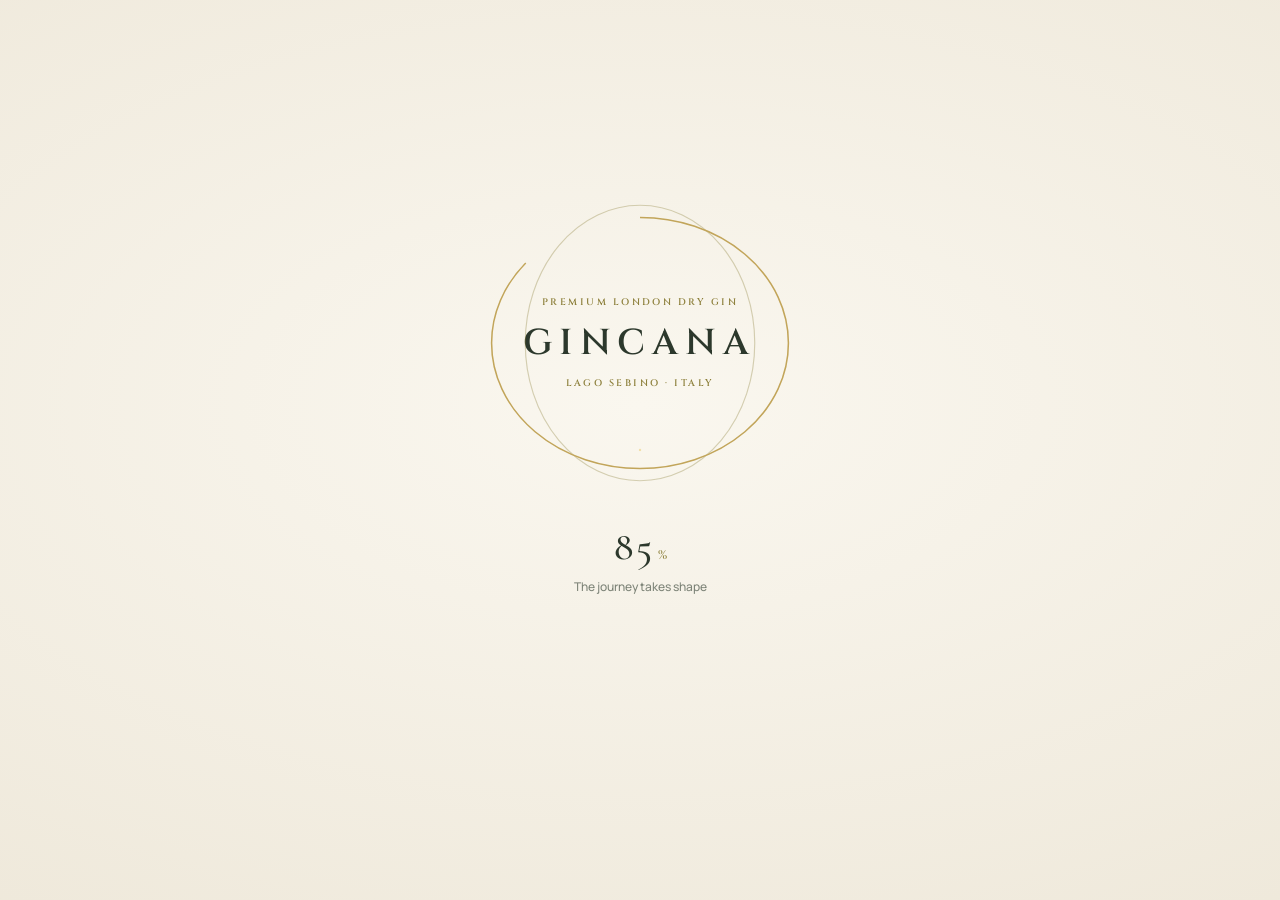
==== anteprima/index.html @ 13e138b6 "Anteprima Gincana (26/11/2026 11:02)" ====
<!doctype html>
<html lang="it">
<head>
  <meta name="robots" content="noindex, nofollow" />
  <meta charset="utf-8" />
  <script>try{if(sessionStorage.getItem("gc-pt"))document.documentElement.setAttribute("data-pt","");if(localStorage.getItem("gincana-age")==="ok")document.documentElement.setAttribute("data-age-ok","")}catch(e){}</script>
  <meta name="viewport" content="width=device-width, initial-scale=1, viewport-fit=cover" />
  <title>Gincana · Premium London Dry Gin · Lago Sebino</title>
  <meta name="description" content="Gincana, Premium London Dry Gin italiano ispirato al Lago Sebino. Un viaggio nel gusto, sorso dopo sorso." />
  <meta name="theme-color" content="#0f140f" />
  <link rel="icon" href="img/medaglione.png" />
  <link rel="preconnect" href="https://fonts.googleapis.com" />
  <link rel="preconnect" href="https://fonts.gstatic.com" crossorigin />
  <link href="https://fonts.googleapis.com/css2?family=Cinzel:wght@500;600&family=Cormorant+Garamond:ital,wght@0,400;0,500;1,400;1,500&family=Pinyon+Script&family=Manrope:wght@400;500;600;700&display=swap" rel="stylesheet" />
  <script type="module" crossorigin src="./assets/index-BLOfh_Nz.js"></script>
  <link rel="modulepreload" crossorigin href="./assets/cart-DpD7hsn4.js">
  <link rel="stylesheet" crossorigin href="./assets/cart-BZKIj5uR.css">
</head>
<body data-tone="dark" data-variant="editoriale">
  <canvas id="scene" aria-hidden="true"></canvas>
  <div class="shade" aria-hidden="true"></div>

  <div class="progress" aria-hidden="true"><span id="trip-progress"></span></div>

  <header class="header" inert>
    <a class="brand" href="#" data-goto="0" aria-label="Gincana, torna all'inizio"><span class="foil">GINCANA</span></a>
    <p class="chapter" aria-live="polite"><span class="ch-num" id="ch-num">01</span><span class="ch-sep"></span><span class="ch-name" id="ch-name">La bottiglia</span></p>
    <nav aria-label="Capitoli" class="sr-nav">
      <a href="#" data-goto="0" aria-current="page">Il gin</a><a href="#" data-goto="1">Il lago</a><a href="#" data-goto="2">Botaniche</a><a href="#" data-goto="3">Gin Tonic</a><a href="#" data-goto="4">Formati</a>
    </nav>
    <div class="header-right">
      <div class="lang-switch" data-lang-switch role="group" aria-label="Lingua"></div>
      <a class="header-link link-line" href="contatti.html">Contatti</a>
      <a class="header-link link-line h-buy" href="prodotto.html?p=gin-50">Acquista ora</a>
      <button class="cart-btn" type="button" data-cart-open aria-label="Apri il carrello"><svg class="cart-ic" viewBox="0 0 24 24" aria-hidden="true"><path d="M5 8h14l-1.2 11.2a1 1 0 0 1-1 .8H7.2a1 1 0 0 1-1-.8L5 8Z"/><path d="M9 10V6.5a3 3 0 0 1 6 0V10"/></svg><span class="cart-label">Carrello</span><span class="cart-count" data-cart-count>0</span></button>
      <button class="menu-btn" type="button" id="menu-open" aria-expanded="false" aria-controls="menu"><span class="menu-lines" aria-hidden="true"><i></i><i></i></span><span class="menu-label">Menu</span></button>
    </div>
  </header>

  <main class="panels" id="panels" inert>
    <section class="panel" data-index="0" aria-labelledby="p0">
      <div class="panel-inner">
        <p class="eyebrow"><span class="idx">01</span><span class="eb-text">London Dry Gin · Lago Sebino</span></p>
        <h1 id="p0"><span class="l"><span>Un viaggio</span></span><span class="l"><span>nel <em>gusto,</em></span></span><span class="l"><span><i class="script">sorso dopo sorso</i></span></span></h1>
        <p class="lead m-only">Tre amici, una ricetta, dodici botaniche: il gin delle sere d'estate sul lago.</p>
        <p class="lead reveal-words d-only">Tre amici, tante prove, una ricetta che li ha lasciati senza parole. Dodici botaniche che sanno di tavole lunghe, di brindisi e di sere d'estate sul lago.</p>
        <dl class="specs">
          <div><dt>Gradazione</dt><dd><b data-count="43">43</b><small>% vol</small></dd></div>
          <div><dt>Botaniche</dt><dd><b data-count="12">12</b><small>dal ginepro al sale rosa</small></dd></div>
          <div><dt>Ispirato al</dt><dd><b class="word">Sebino</b><small>il Lago d'Iseo</small></dd></div>
        </dl>
        <div class="actions">
          <button class="btn btn--solid magnetic" data-next><span>Scopri la bottiglia</span></button>
          <a class="btn btn--ghost magnetic" href="prodotto.html?p=gin-50"><span>Acquista ora</span></a>
        </div>
      </div>
    </section>

    <section class="panel" data-index="1" aria-labelledby="p1">
      <div class="panel-inner">
        <p class="eyebrow"><span class="idx">02</span><span class="eb-text">Ispirato al Lago Sebino</span></p>
        <h2 id="p1"><span class="l"><span>Un tuffo dove</span></span><span class="l"><span>l'acqua incontra</span></span><span class="l"><span>la <i class="script">terra</i></span></span></h2>
        <p class="lead m-only">Gincana nasce sul Lago d'Iseo, il Sebino. Tre amici, le sere sull'acqua: il gin è ispirato a quel lago.</p>
        <p class="lead reveal-words d-only">Gincana nasce sul Lago d'Iseo, che qui tutti chiamano Sebino. È lì che tre amici hanno cercato la loro ricetta: le sere sull'acqua, il vento che cala al tramonto, gli aperitivi che non finiscono mai. Il gin è ispirato a quel lago e lo racconta in tre tempi.</p>
        <p class="quote reveal-words">«Come il vento che increspa il lago la sera.»</p>
        <ol class="journey" aria-label="Il sorso in tre tempi">
          <li><span class="j-n">I</span><b>Secco</b><small>Il ginepro apre deciso, il pepe gli dà carattere.</small></li>
          <li><span class="j-n">II</span><b>Fresco</b><small>Bergamotto e pompelmo accendono il sorso.</small></li>
          <li><span class="j-n">III</span><b>Balsamico</b><small>Salvia sclarea e tonka lo accompagnano nel finale.</small></li>
        </ol>
      </div>
    </section>

    <section class="panel" data-index="2" aria-labelledby="p2">
      <div class="panel-inner">
        <p class="eyebrow"><span class="idx">03</span><span class="eb-text">Dodici botaniche, sei famiglie</span></p>
        <h2 id="p2"><span class="l"><span>Il ginepro al centro,</span></span><span class="l"><span>tutto il resto in</span></span><span class="l"><span><i class="script">equilibrio</i></span></span></h2>
        <ul class="families" aria-label="Le botaniche per famiglia">
          <li><span class="f-n">01</span><b>Ginepro</b><i>il cuore</i></li>
          <li><span class="f-n">02</span><b>Agrumi</b><i>bergamotto, pompelmo</i></li>
          <li><span class="f-n">03</span><b>Erbe</b><i>melissa, salvia sclarea</i></li>
          <li><span class="f-n">04</span><b>Spezie</b><i>coriandolo, cardamomo, pepe</i></li>
          <li><span class="f-n">05</span><b>Fiori</b><i>calendula, fava di tonka</i></li>
          <li><span class="f-n">06</span><b>Minerale</b><i>un pizzico di sale rosa</i></li>
        </ul>
        <p class="fam-detail" aria-live="polite"><span>Tocca una famiglia per vedere le sue botaniche</span></p>
      </div>
    </section>

    <section class="panel" data-index="3" aria-labelledby="p3">
      <div class="panel-inner">
        <p class="eyebrow"><span class="idx">04</span><span class="eb-text">Perfect serve</span></p>
        <h2 id="p3"><span class="l"><span>Nato per un</span></span><span class="l"><span><i class="script">Gin Tonic</i></span></span><span class="l"><span>elegante.</span></span></h2>
        <ol class="recipe" aria-label="Come lo serviamo noi">
          <li><b>Ghiaccio</b><span>fino all'orlo del calice</span></li>
          <li><b>5 cl</b><span>di Gincana</span></li>
          <li><b>15 cl</b><span>di tonica, lungo il cucchiaio</span></li>
          <li><b>Scorza</b><span>di limone e un rametto di rosmarino</span></li>
        </ol>
        <div class="actions"><button class="btn btn--solid magnetic" data-next><span>Scegli il formato</span></button></div>
      </div>
    </section>

    <section class="panel" data-index="4" aria-labelledby="p4">
      <div class="panel-inner">
        <p class="eyebrow"><span class="idx">05</span><span class="eb-text">Lo shop</span></p>
        <h2 id="p4"><span class="l"><span>Scegli il tuo</span></span><span class="l"><span><i class="script">formato</i></span></span></h2>
        <ul class="products">
          <li>
            <a class="p-link" href="prodotto.html?p=gin-20"><span class="p-name">London Dry Gin <small>20 cl</small></span><span class="p-note">Per assaggiarlo, o da regalare</span></a>
            <span class="p-price">€22</span>
            <button class="p-add" type="button" data-add="gin-20" aria-label="Aggiungi London Dry Gin 20 cl al carrello"><span>+</span></button>
          </li>
          <li>
            <a class="p-link" href="prodotto.html?p=gin-50"><span class="p-name">London Dry Gin <small>50 cl</small></span><span class="p-note">La bottiglia da tenere sul bancone</span></a>
            <span class="p-price">€35</span>
            <button class="p-add" type="button" data-add="gin-50" aria-label="Aggiungi London Dry Gin 50 cl al carrello"><span>+</span></button>
          </li>
          <li>
            <a class="p-link" href="prodotto.html?p=marmellata"><span class="p-name">Marmellata Gincana <small>220 g</small></span><span class="p-note">Con formaggi e taglieri</span></a>
            <span class="p-price">€16</span>
            <button class="p-add" type="button" data-add="marmellata" aria-label="Aggiungi Marmellata Gincana al carrello"><span>+</span></button>
          </li>
        </ul>
        <p class="ship"><span class="ship-dot"></span>Spedizione gratuita sopra €150 · Carte, PayPal, Klarna, Apple Pay, Google Pay</p>
        <div class="actions">
          <button class="btn btn--solid magnetic" type="button" data-cart-open><span>Vai al carrello</span></button>
        </div>
      </div>
    </section>
  </main>

  <nav class="dots" aria-label="Capitoli" inert><ol id="dots"></ol></nav>
  <div class="hint" id="hint" aria-hidden="true"><span class="hint-line"></span>Scorri</div>
  <div class="swipe-hint" aria-hidden="true"><span>Scorri</span><i></i></div>
  <div class="bot-spots" id="bot-spots" aria-hidden="true"><p class="bot-tip" id="bot-tip"></p></div>
  <p class="responsible" aria-hidden="true">Bevi responsabilmente</p>

  <div class="controls" inert>
    <p class="sound-tip" id="sound-tip" role="status" aria-live="polite"></p>
    <button class="orb" id="sound-toggle" aria-pressed="false" aria-label="Attiva l'audio">
      <svg viewBox="0 0 24 24" fill="none" stroke="currentColor" stroke-width="1.6" stroke-linecap="round"><path class="wave" d="M3 12q3-9 6 0t6 0t6 0" /><path class="wave" d="M3 12q3 9 6 0t6 0t6 0" opacity=".55" /></svg>
    </button>
    <button class="orb" id="fullscreen" aria-label="Schermo intero">
      <svg viewBox="0 0 24 24" fill="none" stroke="currentColor" stroke-width="1.6" stroke-linecap="round" stroke-linejoin="round"><path d="M4 9V4h5M20 9V4h-5M4 15v5h5M20 15v5h-5" /></svg>
    </button>
  </div>

  <footer class="footer" id="footer" aria-label="Informazioni" inert>
    <!-- scena di chiusura a tutto schermo (Daniele 25/11: il footer a 2/3 con il titolo dei formati tagliato dietro "non mi piace") -->
    <div class="f-top">
      <div class="f-cta">
        <p class="eyebrow"><span class="idx">06</span><span class="eb-text">Portalo a casa</span></p>
        <h2 class="f-title"><span class="f-l">L'eleganza della</span><span class="f-l"><i class="script">semplicità</i></span></h2>
        <p class="f-lead">Un London Dry ispirato al Lago Sebino, nato da tre amici. Portalo a casa e stappalo con le persone giuste.</p>
        <div class="f-actions">
          <a class="btn btn--solid magnetic" href="prodotto.html?p=gin-50"><span>Acquista ora</span></a>
          <button class="btn btn--ghost magnetic" type="button" data-goto="0"><span>Torna all'inizio</span></button>
        </div>
      </div>
      <div class="f-side">
        <form class="news" id="news" novalidate>
          <h3>Newsletter</h3>
          <label for="news-mail">Le serate, le novità e i nuovi punti vendita. Una mail al mese, niente di più.</label>
          <div class="news-row"><input id="news-mail" type="email" placeholder="La tua email" autocomplete="email" required /><button class="btn btn--solid" type="submit"><span>Iscriviti</span></button></div>
          <p class="news-msg" aria-live="polite"></p>
        </form>
        <div class="f-cols">
          <div><h3><a href="contatti.html">Contatti</a></h3><p><a href="mailto:info@gincana.it">info@gincana.it</a><br /><a href="tel:+393392366963">339 2366963</a><br />Lun–Ven 10:00–18:00</p></div>
          <div><h3>Seguici</h3><p><a href="https://www.instagram.com/gincana.londondrygin/" target="_blank" rel="noopener">Instagram</a><br /><a href="prodotto.html?p=gin-50">Shop</a><br /><a class="f-buy" href="prodotto.html?p=gin-50">Acquista ora</a></p></div>
        </div>
      </div>
    </div>
    <p class="f-word-xl foil" aria-hidden="true">GINCANA</p>
    <div class="f-legal">
      <p>MB di Bulgari Michele · Via Marina Negrini 15, 25050 Ome (BS) · P.IVA 04263660989 · Prodotto per distillazione e imbottigliato a Meda (MB)</p>
      <p><b>Bevi responsabilmente.</b> Vendita riservata ai maggiori di 18 anni.</p>
    </div>
  </footer>

  <div class="menu" id="menu" role="dialog" aria-modal="true" aria-label="Menu" hidden>
    <div class="menu-bg" aria-hidden="true"></div>
    <div class="menu-inner">
      <!-- menu (26/11): si compra e si contatta, niente capitoli e niente immagini che seguono il cursore -->
      <nav class="menu-list" aria-label="Acquista e contatti">
        <a href="prodotto.html?p=gin-50"><span class="m-n">01</span><span class="m-t">London Dry Gin</span><span class="m-p">50 cl · €35</span></a>
        <a href="prodotto.html?p=gin-20"><span class="m-n">02</span><span class="m-t">London Dry Gin</span><span class="m-p">20 cl · €22</span></a>
        <a href="prodotto.html?p=marmellata"><span class="m-n">03</span><span class="m-t">Marmellata</span><span class="m-p">220 g · €16</span></a>
        <button type="button" class="menu-cart"><span class="m-n">04</span><span class="m-t">Il tuo carrello</span><span class="m-p" data-cart-count></span></button>
        <a href="contatti.html"><span class="m-n">05</span><span class="m-t">Contatti</span><span class="m-p">Scrivici</span></a>
      </nav>
      <aside class="menu-side">
        <a class="menu-shop" href="prodotto.html?p=gin-50"><span>Acquista ora</span><i class="script">London Dry Gin</i></a>
        <!-- telefono (26/11): nel menu si compra, non si naviga tra i capitoli -->
        <nav class="menu-buy" aria-label="Acquista">
          <a href="prodotto.html?p=gin-50"><span class="m-t">London Dry Gin</span><small>50 cl · €35</small></a>
          <a href="prodotto.html?p=gin-20"><span class="m-t">London Dry Gin</span><small>20 cl · €22</small></a>
          <a href="prodotto.html?p=marmellata"><span class="m-t">Marmellata</span><small>220 g · €16</small></a>
          <button type="button" class="menu-cart"><span class="m-t">Il tuo carrello</span><small data-cart-count></small></button>
        </nav>
        <p><a href="contatti.html">Contatti</a><br /><a href="mailto:info@gincana.it">info@gincana.it</a><br /><a href="https://www.instagram.com/gincana.londondrygin/" target="_blank" rel="noopener">Instagram</a></p>
        <p class="menu-note">Spedizione gratuita sopra €150</p>
        <div class="lang-switch" data-lang-switch role="group" aria-label="Lingua"></div>
      </aside>
    </div>
    <button class="menu-close" type="button" id="menu-close" aria-label="Chiudi il menu"><span>Chiudi</span></button>
  </div>

  <div class="loader" id="loader" role="dialog" aria-modal="true" aria-labelledby="age-q">
    <div class="loader-stack">
      <div class="loader-ring">
        <svg viewBox="0 0 400 400" aria-hidden="true">
          <ellipse cx="200" cy="200" rx="150" ry="180" fill="none" stroke="#8e813d" stroke-opacity=".35" stroke-width="1.5" />
          <ellipse id="loader-arc" cx="200" cy="200" rx="164" ry="194" fill="none" stroke="#c2a55a" stroke-width="2" stroke-dasharray="1131" stroke-dashoffset="1131" transform="rotate(-90 200 200)" />
        </svg>
        <div class="loader-center">
          <span class="loader-small">Premium London Dry Gin</span>
          <span class="wordmark loader-word">GINCANA</span>
          <span class="loader-small">Lago Sebino · Italy</span>
        </div>
      </div>
      <div class="loader-swap">
        <div class="loader-progress"><span id="loader-num">00</span><small>%</small><div class="loader-stage" id="loader-stage">Prepariamo la scena</div></div>
        <div class="age">
          <p id="age-q" class="age-q">Hai almeno 18 anni?</p>
          <div class="age-actions"><button class="btn btn--solid" id="enter"><span>Sì, entra</span></button></div>
          <button class="age-no" id="underage">No, non ancora</button>
          <div class="lang-switch lang-switch--gate" data-lang-switch role="group" aria-label="Lingua"></div>
          <p class="age-msg">Ci vediamo quando sarai maggiorenne. Gincana si beve responsabilmente.</p>
        </div>
      </div>
    </div>
  </div>

  <div class="grain" aria-hidden="true"></div>
  <canvas class="trail" aria-hidden="true"></canvas>
  <div class="cursor" aria-hidden="true"><span></span></div>
</body>
</html>
---- anteprima/assets/cart-BZKIj5uR.css ----
:root{--lightningcss-light: ;--lightningcss-dark:initial;color-scheme:dark;--night:#0d110d;--green:#2c382c;--gold:#c2a55a;--gold-hi:#f3dfa6;--ivory:#f4f0e6;--ivory-dim:#f4f0e6b8;--ivory-faint:#f4f0e67a;--line:#f4f0e629;--f-display:"Cormorant Garamond", "Times New Roman", serif;--f-script:"Pinyon Script", "Cormorant Garamond", cursive;--f-caps:"Cinzel", "Times New Roman", serif;--f-body:"Manrope", system-ui, -apple-system, "Segoe UI", sans-serif;--ease-out:cubic-bezier(.16, 1, .3, 1);--ease-io:cubic-bezier(.65, 0, .35, 1);--margin:max(24px, 6vw, env(safe-area-inset-left,0px));--edge:22px}*,:before,:after{box-sizing:border-box}html,body{height:100%;margin:0}body{background:var(--night);color:var(--ivory);font-family:var(--f-body);-webkit-font-smoothing:antialiased;overscroll-behavior:none;touch-action:none;-webkit-tap-highlight-color:transparent;overflow:hidden}a{color:inherit}.sr-nav{clip-path:inset(50%);width:1px;height:1px;position:absolute;overflow:hidden}#scene,#scene-video,.station-loop{z-index:1;object-fit:cover;background:var(--night);transform-origin:62%;will-change:transform;width:100%;height:100%;display:block;position:fixed;inset:0}.scene-veil{z-index:2;background:var(--night);opacity:0;pointer-events:none;position:fixed;inset:0}.shade{z-index:2;pointer-events:none;background:linear-gradient(95deg,#090c09d1 0%,#090c098c 32%,#090c0900 60%),linear-gradient(#090c0900 74%,#090c098c 100%),linear-gradient(#090c0980 0%,#090c0900 16%);position:fixed;inset:0}.shade:after{content:"";opacity:0;transition:opacity .9s var(--ease-out);background:linear-gradient(95deg,#090c09e6 0%,#090c09c7 30%,#090c0959 44%,#090c0900 56%);position:absolute;inset:0}body[data-station="2"] .shade:after{opacity:.6}body[data-station="3"] .shade:after,body[data-station="4"] .shade:after{opacity:1}.foil{font-family:var(--f-caps);letter-spacing:.22em;background:linear-gradient(100deg,#8d7334 0%,#c2a55a 28%,#fff4d2 44%,#e6cd8e 50%,#c2a55a 64%,#8d7334 100%) 100% 0/280% 100%;color:#0000;animation:foil 6s var(--ease-io) infinite;-webkit-background-clip:text;background-clip:text;font-weight:600}@keyframes foil{0%,55%{background-position:100% 0}85%,to{background-position:0 0}}.header{z-index:40;top:var(--edge);left:var(--margin);right:var(--margin);grid-template-columns:1fr auto 1fr;align-items:center;gap:16px;display:grid;position:fixed}.brand{justify-self:start;font-size:17px;text-decoration:none}.chapter{font:500 11px var(--f-body);letter-spacing:.28em;text-transform:uppercase;color:var(--ivory-dim);align-items:center;gap:12px;margin:0;display:flex}.ch-num{font:500 15px var(--f-display);letter-spacing:.04em;color:var(--gold-hi);font-variant-numeric:tabular-nums}.ch-sep{background:var(--gold);opacity:.7;width:34px;height:1px}.ch-name{min-width:9ch;display:inline-block}.header-right{justify-self:end;align-items:center;gap:22px;display:flex}.header-link{font:600 11px var(--f-body);letter-spacing:.24em;text-transform:uppercase;padding:10px 0;text-decoration:none}.cart-btn,.menu-btn{height:40px;color:var(--ivory);cursor:pointer;font:600 11px var(--f-body);letter-spacing:.24em;text-transform:uppercase;background:0 0;border:0;align-items:center;gap:10px;padding:0 4px;display:inline-flex}.cart-ic{fill:none;stroke:currentColor;stroke-width:1.5px;stroke-linejoin:round;stroke-linecap:round;width:22px;height:22px;display:none}.menu-buy,.m-only{display:none}.cart-count{min-width:24px;height:24px;font:500 13px var(--f-display);letter-spacing:0;color:var(--gold-hi);font-variant-numeric:tabular-nums;transition:background .4s, color .4s, transform .5s var(--ease-out);border:1px solid #c2a55a99;border-radius:999px;place-items:center;padding:0 6px;display:inline-grid}.cart-count:not([data-empty]):not(:empty){background:var(--gold);color:#121811;border-color:var(--gold)}.cart-btn:hover .cart-count{transform:scale(1.12)}.menu-lines{width:26px;height:10px;position:relative}.menu-lines i{height:1px;transition:transform .6s var(--ease-out);background:currentColor;position:absolute;left:0;right:0}.menu-lines i:first-child{top:0}.menu-lines i:last-child{bottom:0;right:8px}.menu-btn:hover .menu-lines i:last-child{transform:translate(8px)}.progress{z-index:41;pointer-events:none;height:2px;position:fixed;top:0;left:0;right:0}.progress span{background:linear-gradient(90deg, #c2a55a00, var(--gold) 30%, var(--gold-hi));transform-origin:0;height:100%;transform:scaleX(var(--p,0));display:block}.link-line{position:relative}.link-line:after{content:"";background:var(--gold);transform-origin:100%;height:1px;transition:transform .6s var(--ease-out);position:absolute;bottom:4px;left:0;right:0}.link-line:hover:after{transform-origin:100%;transform:scaleX(0)}.link-line:hover{color:var(--gold-hi)}.panels{z-index:3;pointer-events:none;position:fixed;inset:0}.panel{padding:calc(var(--edge) + 78px) var(--margin) clamp(64px, 10vh, 120px);visibility:hidden;align-content:end;transition:visibility 0s linear .6s;display:grid;position:absolute;inset:0}.panel[data-active]{visibility:visible;transition:visibility}.panel-inner{width:min(40rem, 37vw, var(--col-max,40rem));pointer-events:auto;container-type:inline-size}.eyebrow{font:600 12px/1.2 var(--f-body);letter-spacing:.3em;text-transform:uppercase;color:var(--ivory-dim);align-items:center;gap:14px;margin:0 0 20px;display:flex}.eyebrow .idx{font:500 14px var(--f-display);letter-spacing:.04em;color:var(--gold-hi);border-right:1px solid var(--line);padding-right:14px}.panel h1,.panel h2{font-family:var(--f-display);letter-spacing:-.02em;color:var(--ivory);text-wrap:balance;margin:0 0 22px;font-weight:400;line-height:.92}.panel h1{font-size:min(clamp(48px,min(5.2vw,9.2vh),104px),15cqi)}.panel h2{font-size:min(clamp(42px,min(4.7vw,8.4vh),92px),13.5cqi)}.panel h1 em,.panel h2 em{color:var(--gold-hi);font-style:italic}.script{font-family:var(--f-script);letter-spacing:0;color:#0000;background:linear-gradient(100deg,#b6974c 0%,#f6e3ad 40%,#fff8e0 50%,#d8bb72 62%,#a98c45 100%) 100% 0/260% 100%;-webkit-box-decoration-break:clone;box-decoration-break:clone;-webkit-background-clip:text;background-clip:text;margin:-.2em -.34em -.3em -.4em;padding:.2em .34em .3em .4em;font-size:1.12em;font-style:normal;font-weight:400;line-height:.8;display:inline-block}.l{margin:-.12em -.42em -.32em;padding:.16em .42em .34em;display:block;overflow:hidden}.l>span{transition:transform .55s cubic-bezier(.5,0,.75,0);display:block;transform:translateY(105%)}.panel[data-active] .l>span{transition:transform 1.15s var(--ease-out);transform:none}.panel[data-active] .l:nth-child(2)>span{transition-delay:80ms}.panel[data-active] .l:nth-child(3)>span{transition-delay:.16s}.panel[data-active] .script{transition:background-position 1.8s var(--ease-io) .6s;background-position:0 0}.panel-inner>:not(h1,h2){opacity:0;transition:opacity .35s,transform .35s;transform:translateY(16px)}.panel[data-active] .panel-inner>:not(h1,h2){opacity:1;transition:opacity 1s var(--ease-out), transform 1s var(--ease-out);transition-delay:calc(.25s + var(--i,0) * 70ms);transform:none}.lead{max-width:36ch;font:400 clamp(16.5px, min(1.3vw, 2.3vh), 19px)/1.6 var(--f-body);color:var(--ivory-dim);text-wrap:pretty;margin:0 0 24px}.reveal-words .rw{opacity:0;filter:blur(6px);transition:opacity .3s,filter .3s,transform .3s;display:inline-block;transform:translateY(.3em)}.panel[data-active] .reveal-words .rw{opacity:1;filter:none;transition:opacity .9s var(--ease-out), filter .9s var(--ease-out), transform .9s var(--ease-out);transition-delay:calc(.45s + var(--w) * 28ms);transform:none}.specs{grid-template-columns:repeat(3,auto);justify-content:start;gap:0;margin:0 0 28px;display:grid}.specs div{border-right:1px solid var(--line);margin-right:28px;padding:4px 28px 4px 0}.specs div:last-child{border-right:0;margin-right:0}.specs dt{font:600 10.5px var(--f-body);letter-spacing:.26em;text-transform:uppercase;color:var(--gold);margin-bottom:8px}.specs dd{margin:0;display:grid}.specs b{font:400 clamp(34px, 5vh, 46px)/.95 var(--f-display);color:var(--ivory);font-variant-numeric:tabular-nums}.specs b.word{font-style:italic}.specs small{font:400 13.5px var(--f-body);color:var(--ivory-faint);margin-top:6px}.quote{max-width:22ch;font:italic 400 clamp(26px, 2.3vw, 36px)/1.2 var(--f-display);color:var(--ivory);margin:0 0 30px}.journey{counter-reset:j;gap:0;max-width:34rem;margin:0;padding:0;list-style:none;display:grid}.journey li{border-top:1px solid var(--line);grid-template-rows:auto auto;grid-template-columns:44px 1fr;column-gap:8px;padding:14px 0;display:grid;position:relative}.journey li:after{content:"";background:var(--gold);transform-origin:0;width:100%;height:1px;position:absolute;top:-1px;left:0;transform:scaleX(0)}.panel[data-active] .journey li:after{transition:transform 1.4s var(--ease-out);transform:scaleX(1)}.panel[data-active] .journey li:nth-child(2):after{transition-delay:.35s}.panel[data-active] .journey li:nth-child(3):after{transition-delay:.7s}.j-n{font:500 13px var(--f-caps);letter-spacing:.16em;color:var(--gold);grid-row:1/span 2;padding-top:8px}.journey b{font:italic 400 30px/1.1 var(--f-display);color:var(--ivory)}.journey small{font:400 16px/1.5 var(--f-body);color:var(--ivory-dim)}.panel[data-index="1"] .journey{grid-template-columns:repeat(3,minmax(0,1fr));column-gap:18px;max-width:none}.panel[data-index="1"] .journey li{grid-template-rows:auto auto auto;grid-template-columns:1fr;padding:12px 0 0}.panel[data-index="1"] .j-n{grid-row:auto;padding-top:0}.panel[data-index="1"] .journey b{font-size:26px}.panel[data-index="1"] .journey small{font-size:14.5px;line-height:1.45}.panel[data-index="1"] .quote{margin-bottom:22px;font-size:clamp(24px,2vw,32px)}.families{grid-template-columns:repeat(2,minmax(0,1fr));gap:0 30px;max-width:40rem;margin:4px 0 0;padding:0;list-style:none;display:grid}.families li{border-top:1px solid var(--line);grid-template-columns:30px 1fr;padding:13px 0;transition:border-color .5s;display:grid}.families li:hover{border-color:var(--gold)}.f-n{font:500 13px var(--f-display);color:var(--gold);grid-row:1/span 2;padding-top:3px}.families b{font:600 11px var(--f-body);letter-spacing:.24em;text-transform:uppercase;color:var(--gold-hi)}.families i{font:italic 400 21px/1.3 var(--f-display);color:var(--ivory)}.recipe{counter-reset:r;grid-template-columns:repeat(2,minmax(0,1fr));gap:0 30px;max-width:36rem;margin:4px 0 30px;padding:0;list-style:none;display:grid}.recipe li{counter-increment:r;border-top:1px solid var(--line);padding:14px 0 14px 34px;display:grid;position:relative}.recipe li:before{content:counter(r);width:22px;height:22px;font:500 12px var(--f-display);color:var(--gold-hi);border:1px solid #c2a55a99;border-radius:50%;place-items:center;display:grid;position:absolute;top:16px;left:0}.recipe b{font:400 30px/1.05 var(--f-display);color:var(--ivory)}.recipe span{font:400 15.5px/1.45 var(--f-body);color:var(--ivory-dim)}.products{max-width:34rem;margin:0 0 16px;padding:0;list-style:none}.products li{border-top:1px solid var(--line);grid-template-columns:1fr auto auto;align-items:center;gap:0 18px;padding:15px 0;transition:border-color .5s;display:grid}.products li:last-child{border-bottom:1px solid var(--line)}.products li:hover{border-top-color:#c2a55a99}.p-link{text-decoration:none;display:grid}.p-name{font:400 27px/1.15 var(--f-display);color:var(--ivory);transition:color .4s}.p-link:hover .p-name{color:var(--gold-hi)}.p-name small{font:600 11px var(--f-body);letter-spacing:.2em;color:var(--gold);margin-left:8px}.p-note{font:400 15px var(--f-body);color:var(--ivory-faint);margin-top:3px}.p-price{font:400 32px var(--f-display);color:var(--gold-hi)}.p-add{width:44px;height:44px;color:var(--ivory);cursor:pointer;isolation:isolate;font:300 24px/1 var(--f-display);background:0 0;border:1px solid #c2a55a8c;border-radius:50%;position:relative;overflow:visible}.p-add:before{content:"";z-index:-1;background:var(--gold);transition:transform .5s var(--ease-out);border-radius:50%;position:absolute;inset:0;transform:scale(0)}.p-add:hover:before,.p-add[data-done]:before{transform:scale(1)}.p-add:hover,.p-add[data-done]{color:#121811}.p-add span{transition:transform .6s var(--ease-out);display:inline-block}.p-add:hover span{transform:rotate(90deg)}.p-add:focus-visible{outline:2px solid var(--gold);outline-offset:3px}.p-add:after{content:"Aggiungi al carrello";white-space:nowrap;pointer-events:none;-webkit-backdrop-filter:blur(10px);backdrop-filter:blur(10px);font:600 10.5px/1 var(--f-body);letter-spacing:.2em;text-transform:uppercase;color:var(--gold-hi);opacity:0;transition:opacity .35s var(--ease-out), transform .5s var(--ease-out);background:#0c0e0cc7;border:1px solid #c2a55a73;border-radius:999px;padding:8px 14px;position:absolute;bottom:calc(100% + 10px);right:-6px;transform:translateY(6px)}.p-add:hover:after,.p-add:focus-visible:after{opacity:1;transform:none}.p-add[data-done]:after{content:"Aggiunto"}@media (hover:none){.products .p-add{border-radius:999px;align-items:center;gap:6px;width:auto;padding:0 12px 0 10px;font-size:18px;display:inline-flex}.p-add:before{border-radius:999px}.p-add:after{content:"Aggiungi";-webkit-backdrop-filter:none;backdrop-filter:none;opacity:1;color:inherit;letter-spacing:.16em;background:0 0;border:0;padding:0;font-size:10px;position:static;transform:none}.p-add[data-done]:after{content:"Aggiunto"}}.ship{font:500 13.5px var(--f-body);color:var(--ivory-dim);align-items:center;gap:10px;margin:0 0 24px;display:flex}.ship-dot{background:var(--gold);width:7px;height:7px;animation:ping 2.4s var(--ease-out) infinite;border-radius:50%;box-shadow:0 0 #c2a55a99}@keyframes ping{0%{box-shadow:0 0 #c2a55a8c}70%,to{box-shadow:0 0 0 9px #c2a55a00}}.btn{--bg:var(--ivory);--fg:#121811;--bd:var(--ivory);border:1px solid var(--bd);background:var(--bg);height:50px;color:var(--fg);cursor:pointer;font:700 11px/1 var(--f-body);letter-spacing:.2em;text-transform:uppercase;white-space:nowrap;isolation:isolate;border-radius:999px;justify-content:center;align-items:center;padding:0 30px;text-decoration:none;display:inline-flex;position:relative;overflow:hidden}.btn:before{content:"";z-index:-1;background:var(--gold);border-radius:inherit;transition:transform .6s var(--ease-out);position:absolute;inset:0;transform:translateY(101%)}.btn:hover:before{transform:none}.btn span{transition:transform .6s var(--ease-out);display:inline-block}.btn:focus-visible{outline:2px solid var(--gold);outline-offset:3px}.btn--ghost{--bg:transparent;--fg:var(--ivory);--bd:#f4f0e666}.btn--ghost:hover{--fg:#121811}.dots{z-index:4;right:var(--margin);position:fixed;top:50%;transform:translateY(-50%)}.dots ol{counter-reset:ch;-webkit-backdrop-filter:blur(14px)saturate(1.3);backdrop-filter:blur(14px)saturate(1.3);background:#0c0e0c80;border:1px solid #f4f0e624;border-radius:999px;gap:2px;margin:0;padding:10px 8px;list-style:none;display:grid;box-shadow:0 10px 34px #00000061}.dots li{counter-increment:ch}.dots button{cursor:pointer;color:#f4f0e6cc;background:0 0;border:0;border-radius:999px;justify-content:flex-end;align-items:center;gap:10px;height:32px;padding:0 8px;transition:color .4s,background .4s;display:flex;position:relative}.dots button:before{content:"0" counter(ch);font:600 13px var(--f-display);color:inherit;order:2;transition:color .4s}.dots button:after{content:"";transform-origin:100%;width:28px;height:2px;transition:transform .6s var(--ease-out), background .4s;background:currentColor;border-radius:2px;order:3;transform:scaleX(.5)}.dots .tip{-webkit-backdrop-filter:blur(12px);backdrop-filter:blur(12px);height:28px;font:600 10.5px var(--f-body);letter-spacing:.22em;text-transform:uppercase;color:var(--ivory);opacity:0;transition:opacity .4s, transform .6s var(--ease-out);white-space:nowrap;pointer-events:none;background:#0c0e0ca8;border:1px solid #f4f0e61f;border-radius:999px;align-items:center;margin-top:-14px;padding:0 12px;display:flex;position:absolute;top:50%;right:calc(100% + 14px);transform:translate(8px)}.dots button:hover{color:var(--ivory);background:#f4f0e612}.dots button[aria-current]{color:var(--ivory)}.dots button[aria-current]:after{background:var(--gold);transform:none}.dots button:hover .tip,.dots button[aria-current] .tip{opacity:1;transform:none}.dots button[aria-current]:before{color:var(--gold-hi)}.dots button:focus-visible{outline:1px solid var(--gold);outline-offset:2px}.hint{z-index:4;font:600 10px var(--f-body);letter-spacing:.32em;text-transform:uppercase;color:var(--ivory-dim);justify-items:center;gap:10px;transition:opacity .4s;display:grid;position:fixed;bottom:26px;left:50%;translate:-50%}.hint[hidden]{opacity:0;display:grid}.hint-line{background:linear-gradient(var(--gold), transparent);transform-origin:top;width:1px;height:42px;animation:drip 2.2s var(--ease-io) infinite}@keyframes drip{0%{opacity:1;transform:scaleY(0)}60%{opacity:1;transform:scaleY(1)}to{opacity:0;transform:scaleY(1)}}.controls{z-index:35;left:max(22px, env(safe-area-inset-left));right:max(22px, env(safe-area-inset-right));pointer-events:none;justify-content:space-between;transition:opacity .4s;display:flex;position:fixed;bottom:22px}body[data-footer=open] :is(.controls,.dots,.hint,.responsible){opacity:0;pointer-events:none}.orb{pointer-events:auto;cursor:pointer;width:44px;height:44px;color:var(--ivory);border:1px solid var(--line);-webkit-backdrop-filter:blur(10px);backdrop-filter:blur(10px);background:#0d110d59;border-radius:50%;place-items:center;transition:border-color .4s,color .4s;display:grid}.orb:hover{border-color:var(--gold);color:var(--gold-hi)}.sound-tip{white-space:nowrap;pointer-events:none;-webkit-backdrop-filter:blur(10px);backdrop-filter:blur(10px);height:32px;font:600 10.5px var(--f-body);letter-spacing:.2em;text-transform:uppercase;color:var(--gold-hi);opacity:0;transition:opacity .35s var(--ease-out), transform .5s var(--ease-out);background:#0c0e0cb8;border:1px solid #c2a55a73;border-radius:999px;align-items:center;margin:0;padding:0 14px;display:flex;position:absolute;bottom:6px;left:56px;transform:translate(-8px)}.sound-tip[data-show]{opacity:1;transform:none}@media (hover:none) and (pointer:coarse),(width<=900px) and (orientation:portrait){#fullscreen{display:none}}.orb[aria-pressed=true]{background:var(--gold);color:#121811;border-color:var(--gold)}.orb svg{width:20px;height:20px;overflow:visible}.orb .wave{transform-origin:50%;transform-box:fill-box}.responsible{z-index:35;pointer-events:none;font:600 8.5px var(--f-body);letter-spacing:.26em;text-transform:uppercase;color:var(--ivory-faint);margin:0;position:fixed;bottom:6px;left:50%;translate:-50%}.footer{z-index:30;overscroll-behavior:contain;color:var(--ivory);padding:calc(var(--edge) + 88px) var(--margin) 0;clip-path:inset(100% 0 0);visibility:hidden;transition:clip-path 1.2s var(--ease-out), visibility 0s linear 1.2s;background:#0b0f0b;grid-template-rows:1fr auto auto;grid-template-columns:minmax(0,1fr);display:grid;position:fixed;inset:0;overflow:auto}.footer[data-open]{clip-path:inset(0);visibility:visible;transition:clip-path 1.2s var(--ease-out), visibility 0s}.footer{overflow-x:hidden}.f-top{grid-template-columns:minmax(0,1.15fr) minmax(0,.85fr);align-items:end;gap:clamp(40px,7vw,140px);padding-bottom:clamp(28px,4vh,56px);display:grid;position:relative}.f-title{font:400 clamp(56px, min(7vw, 12vh), 132px)/.9 var(--f-display);letter-spacing:-.025em;margin:0 0 22px}.f-title .f-l{display:block}.f-lead{max-width:34ch;font:400 clamp(17px, 1.25vw, 19px)/1.6 var(--f-body);color:var(--ivory-dim);margin:0 0 30px}.f-actions{flex-wrap:wrap;gap:12px;display:flex}.f-side{-webkit-backdrop-filter:blur(10px);backdrop-filter:blur(10px);background:#f4f0e60a;border:1px solid #f4f0e61a;border-radius:18px;gap:34px;padding:30px;display:grid}.f-cols{border-top:1px solid var(--line);grid-template-columns:1fr 1fr;gap:24px;padding-top:26px;display:grid}.footer h3{font:600 11px var(--f-body);letter-spacing:.26em;text-transform:uppercase;color:var(--gold);margin:0 0 12px}.footer .f-cols p{font:400 15.5px/1.85 var(--f-body);color:var(--ivory-dim);margin:0}.footer :is(.f-cols,.f-legal) a{color:inherit;text-underline-offset:3px;text-decoration-color:#c2a55a80;transition:color .3s}.footer :is(.f-cols,.f-legal) a:hover,.f-link:hover{color:var(--gold-hi)}.footer .f-cols a.f-buy{color:var(--gold-hi);-webkit-text-decoration-color:var(--gold);text-decoration-color:var(--gold);font-weight:600}.news{gap:12px;display:grid}.news label{font:400 15.5px/1.55 var(--f-body);color:var(--ivory-dim)}.news-row{gap:10px;display:flex}.news input{border:1px solid var(--line);min-width:0;height:52px;color:var(--ivory);font:400 16px var(--f-body);background:#f4f0e60d;border-radius:999px;flex:1;padding:0 20px;transition:border-color .4s}.news input:focus{border-color:var(--gold);outline:none}.news input[aria-invalid=true]{border-color:#d27a5a}.news-msg{min-height:1.4em;color:var(--gold-hi);margin:0;font:500 13.5px var(--f-body)!important}.news[data-sent] .news-row{display:none}.f-link{color:inherit;font:inherit;cursor:pointer;text-underline-offset:3px;background:0 0;border:0;padding:0;-webkit-text-decoration:underline #c2a55a80;text-decoration:underline #c2a55a80}.f-word-xl{letter-spacing:.04em;text-align:center;white-space:nowrap;-webkit-user-select:none;user-select:none;margin:clamp(6px,2vh,30px) 0 0;padding-top:.06em;font-size:clamp(60px,min(15.5vw,25vh),300px);line-height:.9;position:relative;-webkit-mask-image:linear-gradient(#000 45%,#00000026 100%);mask-image:linear-gradient(#000 45%,#00000026 100%)}.f-legal{border-top:1px solid var(--line);flex-wrap:wrap;justify-content:space-between;gap:8px 30px;padding:16px 0 22px;display:flex;position:relative}.f-legal p{font:400 12.5px/1.6 var(--f-body);color:var(--ivory-faint);margin:0}.footer :is(.f-cta>*,.f-side,.f-word-xl,.f-legal){opacity:0;transition:opacity .5s,transform .5s;transform:translateY(26px)}.footer[data-open] :is(.f-cta>*,.f-side,.f-word-xl,.f-legal){opacity:1;transition:opacity 1.1s var(--ease-out), transform 1.1s var(--ease-out);transform:none}.footer[data-open] .f-cta>:first-child{transition-delay:.35s}.footer[data-open] .f-cta>:nth-child(2){transition-delay:.45s}.footer[data-open] .f-cta>:nth-child(3){transition-delay:.55s}.footer[data-open] .f-cta>:nth-child(4){transition-delay:.65s}.footer[data-open] .f-side{transition-delay:.6s}.footer[data-open] .f-word-xl{transition-duration:1.6s;transition-delay:.75s}.footer[data-open] .f-legal{transition-delay:.9s}.loader{z-index:10000;text-align:center;transition:opacity .9s var(--ease-io), filter .9s var(--ease-io);background:radial-gradient(120% 90% at 50% 45%,#faf7ef,#ebe4d4);place-items:center;display:grid;position:fixed;inset:0}.loader[data-exiting]{opacity:0;filter:blur(6px);pointer-events:none}.loader-stack{justify-items:center;gap:30px;display:grid}.loader-ring{aspect-ratio:1;place-items:center;width:clamp(230px,34vh,330px);display:grid;position:relative}.loader-ring svg{width:100%;height:100%;position:absolute;inset:0}#loader-arc{transition:stroke-dashoffset .4s linear}.loader-center{justify-items:center;gap:10px;display:grid}.wordmark{font-family:var(--f-caps);letter-spacing:.16em;font-weight:600}.loader-word{color:var(--green);letter-spacing:.2em;font-size:clamp(26px,4vh,36px)}.loader-small{font:600 9.5px var(--f-caps);letter-spacing:.26em;color:#8e813d;text-transform:uppercase}.loader-swap{justify-items:center;min-height:150px;display:grid}.loader-swap>*{grid-area:1/1}.loader-progress{font:500 40px/1 var(--f-display);color:var(--green);font-variant-numeric:tabular-nums;transition:opacity .42s .18s,filter .42s .18s}.loader-progress small{color:#8e813d;margin-left:4px;font-size:16px}.loader-stage{font:500 12px var(--f-body);color:#2c382c99;margin-top:12px}.age{z-index:1;opacity:0;filter:blur(3px);pointer-events:none;transition:opacity .64s var(--ease-out) .5s, filter .64s var(--ease-out) .5s;justify-items:center;gap:14px;display:grid;position:relative}.age-q{font:italic 500 28px var(--f-display);color:var(--green);margin:0}.age-actions{flex-wrap:wrap;justify-content:center;gap:10px;display:flex}.loader .btn--solid{--bg:var(--green);--fg:#f4f0e6;--bd:var(--green)}.loader .btn--solid:hover{--fg:#121811}.age-no{font:500 12px var(--f-body);color:#2c382c8c;cursor:pointer;text-underline-offset:3px;background:0 0;border:0;text-decoration:underline}.age-msg{font:500 13px var(--f-body);color:var(--green);max-width:32ch;margin:4px 0 0;display:none}.loader[data-ready] .loader-progress{opacity:0;filter:blur(3px);pointer-events:none;visibility:hidden;transition:opacity .42s .18s,filter .42s .18s,visibility 0s .6s}.loader[data-ready] .age{opacity:1;filter:none;pointer-events:auto}.loader[data-underage] :is(.age-actions,.age-no){display:none}.loader[data-underage] .age-msg{display:block}.menu{z-index:60;touch-action:pan-y;display:grid;position:fixed;inset:0}.menu[hidden]{display:none}.menu-bg{clip-path:inset(0 0 100%);transition:clip-path .9s var(--ease-io);background:#0a0d0a;position:absolute;inset:0}.menu[data-open] .menu-bg{clip-path:inset(0)}.menu-inner{padding:110px var(--margin) 70px;grid-template-columns:1fr minmax(220px,26vw);align-items:end;gap:40px;display:grid;position:relative}.menu-list{display:grid}.menu-list a{color:var(--ivory);border-bottom:1px solid var(--line);align-items:baseline;gap:22px;padding:8px 0;text-decoration:none;display:flex;overflow:hidden}.m-n{font:500 14px var(--f-display);color:var(--gold);min-width:2.2em}.m-t{font:400 clamp(44px, 7.4vh, 92px)/1 var(--f-display);letter-spacing:-.02em;transition:transform .4s var(--ease-io), color .4s;display:inline-block;transform:translateY(110%)}.menu[data-open] .m-t{transition:transform 1.1s var(--ease-out), color .4s, letter-spacing .6s var(--ease-out);transition-delay:calc(.3s + var(--i) * 60ms), 0s, 0s;transform:none}.menu-list a:hover .m-t,.menu-list a:focus-visible .m-t{color:var(--gold-hi);font-style:italic}.menu-list a[aria-current] .m-n:after{content:" ·"}.menu-side{opacity:0;gap:22px;transition:opacity .4s;display:grid}.menu[data-open] .menu-side{opacity:1;transition:opacity 1s var(--ease-out) .7s}.menu-shop{text-align:center;border:1px solid #c2a55a66;border-radius:50%/46%;padding:22px;text-decoration:none;transition:border-color .5s;display:grid}.menu-shop:hover{border-color:var(--gold)}.menu-shop span{font:600 11px var(--f-body);letter-spacing:.3em;text-transform:uppercase;color:var(--ivory-dim)}.menu-shop .script{background-position:0 0;font-size:34px;line-height:1.2}.menu-side p{font:400 15px/1.8 var(--f-body);color:var(--ivory-dim);margin:0}.menu-side a{color:var(--ivory);text-underline-offset:3px;text-decoration-color:#c2a55a80}.menu-note{color:var(--ivory-faint)!important;font-size:13px!important}.menu-close{top:var(--edge);right:var(--margin);height:40px;color:var(--ivory);cursor:pointer;font:600 11px var(--f-body);letter-spacing:.24em;text-transform:uppercase;opacity:0;background:0 0;border:0;transition:opacity .4s;position:absolute}.menu[data-open] .menu-close{opacity:1;transition-delay:.5s}.menu-peek{z-index:1;aspect-ratio:16/10;pointer-events:none;opacity:0;clip-path:inset(50%);width:300px;transition:clip-path .7s var(--ease-out), opacity .4s;border-radius:4px;margin:0;position:fixed;top:0;left:0;overflow:hidden}.menu-peek img{object-fit:cover;width:100%;height:100%;transition:transform 1.2s var(--ease-out);transform:scale(1.2)}.menu[data-peek] .menu-peek{opacity:1;clip-path:inset(0)}.menu[data-peek] .menu-peek img{transform:none}.grain{z-index:9;pointer-events:none;opacity:.075;mix-blend-mode:overlay;background-image:url("data:image/svg+xml;utf8,<svg xmlns='http://www.w3.org/2000/svg' width='220' height='220'><filter id='n'><feTurbulence type='fractalNoise' baseFrequency='0.85' numOctaves='2' stitchTiles='stitch'/><feColorMatrix values='0 0 0 0 1  0 0 0 0 1  0 0 0 0 1  0 0 0 1.4 -0.2'/></filter><rect width='100%' height='100%' filter='url(%23n)'/></svg>");animation:.9s steps(6,end) infinite grain;position:fixed;inset:-50%}@keyframes grain{0%{transform:translate(0)}20%{transform:translate(-6%,4%)}40%{transform:translate(5%,-3%)}60%{transform:translate(-3%,-6%)}80%{transform:translate(6%,5%)}to{transform:translate(0)}}.trail{z-index:19999;pointer-events:none;width:100%;height:100%;position:fixed;inset:0}@media (hover:none),(pointer:coarse){.trail{display:none}}.cursor{z-index:20000;pointer-events:none;opacity:0;width:34px;height:34px;transition:width .5s var(--ease-out), height .5s var(--ease-out), margin .5s var(--ease-out), background .4s, opacity .4s;mix-blend-mode:difference;border:1px solid #f3dfa6b3;border-radius:50%;margin:-17px 0 0 -17px;position:fixed;top:0;left:0}.cursor span{background:var(--gold-hi);border-radius:50%;width:4px;height:4px;margin:-2px;position:absolute;top:50%;left:50%}.cursor[data-on]{opacity:1}.cursor[data-hover]{background:#f3dfa61f;width:64px;height:64px;margin:-32px 0 0 -32px}@media (hover:none),(pointer:coarse){.cursor{display:none}}@media (width<=900px),(pointer:coarse){:root{--edge:16px;--margin:max(18px, 5vw)}.header{grid-template-columns:1fr auto}.chapter{display:none}.brand{font-size:15px}.shade{background:linear-gradient(#090c0900 38%,#090c09b3 66%,#090c09e6 100%),linear-gradient(#090c098c 0%,#090c0900 18%)}.panel{padding:0 var(--margin) 90px}#scene-video,.station-loop{-webkit-mask-image:linear-gradient(#000 calc(100% - 24vh),#0000);mask-image:linear-gradient(#000 calc(100% - 24vh),#0000)}.panel-inner{width:100%;padding-right:50px}.shade:after{background:linear-gradient(#090c0900 18%,#090c09a8 50%,#090c09e0 100%)}body[data-station="1"] .shade:after{opacity:1}.panel h1{font-size:clamp(42px,12vw,58px)}.panel h2{margin-bottom:14px;font-size:clamp(38px,11vw,52px)}.lead{margin-bottom:18px;font-size:16px;line-height:1.55}.specs{grid-template-columns:repeat(3,minmax(0,1fr));margin-bottom:20px}.specs div{margin-right:12px;padding:2px 10px 2px 0}.specs b{font-size:32px}.eyebrow{letter-spacing:.2em;gap:10px;margin-bottom:14px;font-size:10.5px}.eyebrow .idx{padding-right:10px}.specs small{display:none}.specs dt{letter-spacing:.2em;font-size:9.5px}.quote{margin-bottom:16px;font-size:24px}.journey li{grid-template-columns:30px 1fr;padding:9px 0}.journey b{font-size:22px}.journey small{font-size:14px}.families{gap:0 14px}.families li{grid-template-columns:1fr;padding:8px 0}.f-n{display:none}.families b{font-size:9.5px}.families i{font-size:16px}.recipe{gap:0 14px;margin-bottom:18px}.recipe li{padding:9px 0 9px 28px}.recipe li:before{width:19px;height:19px;font-size:11px;top:11px}.recipe b{font-size:22px}.recipe span{font-size:13.5px}.p-note{display:none}.products li{gap:0 12px;padding:8px 0}.p-name{font-size:19px}.p-name small{margin:2px 0 0;display:block}.p-price{font-size:22px}.p-add{width:38px;height:38px;font-size:20px}.ship{margin-bottom:16px;font-size:12px}.header-link:not(.h-buy),.cart-label,.menu-label{display:none}.header-right{gap:8px}.h-buy{-webkit-backdrop-filter:blur(8px);backdrop-filter:blur(8px);letter-spacing:.18em;height:34px;color:var(--gold-hi);white-space:nowrap;background:#0c0e0c73;border:1px solid #c2a55ab3;border-radius:999px;align-items:center;padding:0 14px;font-size:10px;display:inline-flex}.h-buy:after{display:none}.cart-btn{justify-content:center;width:40px;padding:0;position:relative}.cart-ic{display:block}.cart-btn .cart-count{min-width:18px;height:18px;padding:0 4px;font-size:11px;position:absolute;top:2px;right:0}.cart-btn .cart-count[data-empty],.cart-btn .cart-count:empty,.menu-list{display:none}.menu-inner{align-content:start}.menu-side{gap:26px}.menu-shop{background:var(--gold);border-color:var(--gold);border-radius:999px;padding:26px 18px}.menu-shop span{color:#121811;font-size:12px}.menu-shop .script{color:#121811}.menu-buy{display:grid}.menu-buy a,.menu-buy button{border:0;border-bottom:1px solid var(--line);color:var(--ivory);cursor:pointer;text-align:left;background:0 0;justify-content:space-between;align-items:baseline;gap:12px;width:100%;padding:16px 0;text-decoration:none;display:flex}.menu-buy .m-t{font:400 28px/1.1 var(--f-display)}.menu-buy small{font:600 11px var(--f-body);letter-spacing:.16em;text-transform:uppercase;color:var(--gold-hi)}.menu-buy small[data-empty]:before{content:"vuoto"}.menu-inner{padding:90px var(--margin) 40px;grid-template-columns:1fr;align-items:start;gap:30px}.m-t{font-size:clamp(36px,11vw,52px)}.menu-peek{display:none}.news-row{flex-direction:column}.age-actions{flex-direction:column;align-items:stretch;width:min(300px,84vw)}.age-q{font-size:24px}.btn{height:44px;padding:0 20px}.dots{right:8px}.dots ol{padding:8px 4px}.dots button{height:28px;padding:0 6px}.dots .tip,.dots button:before{display:none}.dots button:after{width:20px}.hint{display:none!important}.orb{width:40px;height:40px}.footer{padding-top:calc(var(--edge) + 72px);grid-template-rows:auto auto auto}.f-top{grid-template-columns:1fr;gap:30px}.f-title{font-size:clamp(46px,13vw,64px)}.f-side{padding:22px}.f-legal{flex-direction:column;padding-bottom:28px}}@media (prefers-reduced-motion:reduce){*,:before,:after{transition-duration:.01ms!important;animation-duration:.01ms!important;animation-iteration-count:1!important}}.station-loop{opacity:0;pointer-events:none}@media (width<=900px) and (orientation:portrait){:root{--band:48svh}#scene-video,.station-loop{height:var(--band);transform-origin:50%;inset:0 0 auto;-webkit-mask-image:linear-gradient(#0000 0,#000 7% 80%,#0000);mask-image:linear-gradient(#0000 0,#000 7% 80%,#0000)}.shade{background:linear-gradient(#090c0999 0%,#090c0900 12%)}.shade:after{display:none}.panel{padding:calc(var(--band) - 26px) var(--margin) 78px;align-content:start}.panel-inner{padding-right:0}.dots{top:calc(var(--band) * .5)}.panel h1{margin-bottom:12px;font-size:clamp(36px,10.4vw,48px)}.panel h2{margin-bottom:12px;font-size:clamp(32px,9.4vw,44px)}.eyebrow{margin-bottom:10px}.lead{margin-bottom:14px;font-size:15.5px;line-height:1.5}.d-only{display:none}.m-only{display:block}.panel[data-index="1"] .quote,.journey small,.families i{display:none}.recipe span{font-size:12.5px;line-height:1.35}.panel[data-index="1"] .journey{column-gap:10px}.panel[data-index="1"] .journey li{padding-top:8px}.panel[data-index="1"] .journey b{font-size:22px}.families{grid-template-columns:repeat(3,minmax(0,1fr));gap:0 10px}.families b{font-size:10px}.recipe{grid-template-columns:repeat(2,minmax(0,1fr))}.panel[data-index="4"] .ship,.panel[data-index="4"] .actions{display:none}.specs{margin-bottom:16px}.specs b{font-size:28px}.actions{gap:10px}}@media (width<=380px){.h-buy{letter-spacing:.12em;padding:0 11px}.header-right{gap:4px}.brand{font-size:13px}}@media (width<=900px) and (orientation:portrait){.panel{padding-bottom:72px}.panel h1{font-size:clamp(40px,11.6vw,54px)}.panel h2{font-size:clamp(36px,10.6vw,50px)}.eyebrow{font-size:11.5px}.lead{font-size:17px;line-height:1.5}.specs b{font-size:32px}.specs dt{font-size:10.5px}.panel[data-index="1"] .journey b{font-size:25px}.families b{font-size:12px}.recipe b{font-size:24px}.recipe span{font-size:13.5px}.p-name{font-size:21px}.p-name small{font-size:12px}.p-price{font-size:24px}.btn{height:46px;font-size:11.5px}}.fam-detail{display:none}@media (width<=900px) and (orientation:portrait){.panel{padding-bottom:86px}.panel h1{font-size:clamp(44px,12.6vw,58px)}.panel h2{font-size:clamp(40px,11.6vw,54px)}.eyebrow{font-size:12.5px}.lead{font-size:18.5px;line-height:1.48}.specs b{font-size:36px}.specs dt{font-size:11px}.panel[data-index="1"] .journey b{font-size:28px}.recipe b{font-size:26px}.recipe span{font-size:15px}.p-name{font-size:23px}.p-name small{font-size:13px}.p-price{font-size:26px}.btn{height:48px;font-size:12px}.families{grid-template-columns:repeat(3,minmax(0,1fr));gap:8px}.families li{border:1px solid var(--line);text-align:center;cursor:pointer;-webkit-tap-highlight-color:transparent;border-radius:10px;justify-items:center;padding:12px 6px;transition:border-color .3s,background .3s}.families b{letter-spacing:.14em;font-size:13px}.families li[aria-pressed=true]{border-color:var(--gold);background:#c2a55a24}.fam-detail{min-height:2.9em;font:italic 400 21px/1.35 var(--f-display);color:var(--ivory);margin:14px 0 0;display:block}.fam-detail span{animation:gc-fam-in .5s var(--ease-out);display:block}.fam-detail b{font:600 12px var(--f-body);letter-spacing:.18em;text-transform:uppercase;color:var(--gold-hi);margin-right:6px;font-style:normal}@keyframes gc-fam-in{0%{opacity:0;transform:translateY(8px)}}.swipe-hint{z-index:34;pointer-events:none;font:600 10.5px var(--f-body);letter-spacing:.3em;text-transform:uppercase;color:var(--ivory-dim);opacity:0;flex-direction:column;align-items:center;gap:4px;transition:opacity .5s;display:flex;position:fixed;bottom:28px;left:50%;translate:-50%}.swipe-hint i{border-right:1.5px solid var(--gold);border-bottom:1.5px solid var(--gold);width:10px;height:10px;animation:gc-swipe 1.6s var(--ease-io) infinite;transform:rotate(45deg)}body[data-swipe]:not([data-footer=open]) .swipe-hint{opacity:1}@keyframes gc-swipe{0%,to{opacity:.4;transform:translateY(-3px)rotate(45deg)}50%{opacity:1;transform:translateY(3px)rotate(45deg)}}.responsible{bottom:8px}}@media (prefers-reduced-motion:reduce){.swipe-hint i{animation:none}}.hint{display:none!important}.swipe-hint{z-index:34;left:50%;bottom:calc(30px + env(safe-area-inset-bottom));pointer-events:none;font:700 11px var(--f-body);letter-spacing:.3em;text-transform:uppercase;color:var(--gold-hi);text-shadow:0 1px 10px #000000b3;opacity:0;flex-direction:column;align-items:center;gap:6px;transition:opacity .5s;display:flex;position:fixed;translate:-50%}.swipe-hint i{border-right:2px solid var(--gold-hi);border-bottom:2px solid var(--gold-hi);width:11px;height:11px;animation:gc-swipe 1.6s var(--ease-io) infinite;transform:rotate(45deg)}body[data-swipe]:not([data-footer=open]) .swipe-hint{opacity:1}@keyframes gc-swipe{0%,to{opacity:.45;transform:translateY(-3px)rotate(45deg)}50%{opacity:1;transform:translateY(3px)rotate(45deg)}}.responsible{bottom:calc(8px + env(safe-area-inset-bottom))!important}.controls{bottom:calc(22px + env(safe-area-inset-bottom))}@media (prefers-reduced-motion:reduce){.swipe-hint i{animation:none}}.bot-spots{z-index:3;pointer-events:none;opacity:0;transition:opacity .6s;position:fixed;inset:0}body[data-bot-spots] .bot-spots{opacity:1}.bot-spot{pointer-events:none;cursor:help;border-radius:50%;position:absolute}body[data-bot-spots] .bot-spot{pointer-events:auto}.bot-spot--mark:after{content:"";background:var(--gold-hi);width:9px;height:9px;animation:bot-ping 2.4s var(--ease-out) infinite;border-radius:50%;margin:-4.5px;position:absolute;top:50%;left:50%;box-shadow:0 0 #f3dfa699}.bot-spot[data-hot]{box-shadow:0 0 0 1.5px #f3dfa6d9,0 0 28px #f3dfa640}@keyframes bot-ping{0%{box-shadow:0 0 #f3dfa68c}70%,to{box-shadow:0 0 0 14px #f3dfa600}}.bot-tip{z-index:5;white-space:nowrap;pointer-events:none;-webkit-backdrop-filter:blur(12px);backdrop-filter:blur(12px);opacity:0;transition:opacity .3s var(--ease-out), transform .45s var(--ease-out);background:#0c0e0cbd;border:1px solid #c2a55a80;border-radius:12px;gap:2px;margin:0;padding:10px 16px;display:grid;position:fixed;transform:translate(-50%,calc(-100% - 6px))}.bot-tip[data-show]{opacity:1;transform:translate(-50%,calc(-100% - 14px))}.bot-tip b{font:400 22px/1.1 var(--f-display);color:var(--ivory)}.bot-tip small{font:600 10px var(--f-body);letter-spacing:.22em;text-transform:uppercase;color:var(--gold-hi)}@media (prefers-reduced-motion:reduce){.bot-spot--mark:after{animation:none}}.menu-peek{display:none!important}.menu-list a,.menu-list button{border:0;border-bottom:1px solid var(--line);text-align:left;width:100%;color:var(--ivory);cursor:pointer;font:inherit;background:0 0;align-items:baseline;gap:22px;padding:8px 0;text-decoration:none;display:flex;overflow:hidden}.menu-list .m-p{font:600 11px var(--f-body);letter-spacing:.2em;text-transform:uppercase;color:var(--ivory-dim);white-space:nowrap;margin-left:auto;transition:color .4s}.menu-list .m-p[data-empty]:before{content:"vuoto"}.menu-list :is(a,button):hover .m-t,.menu-list :is(a,button):focus-visible .m-t{color:var(--gold-hi);font-style:italic}.menu-list :is(a,button):hover .m-p,.menu-list :is(a,button):focus-visible .m-p{color:var(--gold-hi)}.bot-tip[data-below]{transform:translate(-50%,6px)}.bot-tip[data-below][data-show]{transform:translate(-50%,14px)}.lang-switch{align-items:center;gap:2px;display:inline-flex}.lang-switch button{cursor:pointer;font:600 10.5px var(--f-body);letter-spacing:.16em;color:#f4f0e68c;background:0 0;border:0;border-bottom:1px solid #0000;padding:6px 6px 4px;transition:color .3s,border-color .3s}.lang-switch button:hover{color:var(--ivory)}.lang-switch button[aria-pressed=true]{color:var(--gold-hi);border-bottom-color:var(--gold)}.lang-switch--gate{justify-content:center;margin-top:14px}.menu-side .lang-switch button{padding:8px 10px 6px;font-size:12px}@media (width<=900px),(pointer:coarse){.header .lang-switch{display:none}}html[data-pt] body:before{content:"";z-index:99998;background:#0b0f0b;position:fixed;inset:0}.pt{z-index:99999;pointer-events:none;clip-path:inset(100% 0 0);visibility:hidden;background:#0b0f0b;place-items:center;display:grid;position:fixed;inset:0}.pt[data-state]{visibility:visible}.pt[data-state=in]{clip-path:inset(0);transition:clip-path .7s var(--ease-io);pointer-events:auto}.pt[data-state=cover]{clip-path:inset(0);transition:none}.pt[data-state=out]{clip-path:inset(0 0 100%);transition:clip-path 1s var(--ease-io) .1s}.pt-mark{justify-items:center;gap:14px;display:grid}.pt-word{font:600 clamp(22px, 2.4vw, 34px) var(--f-caps);letter-spacing:.32em;color:var(--gold-hi);opacity:0;transition:opacity .5s, transform .6s var(--ease-out);transform:translateY(10px)}.pt-line{background:var(--gold);transform-origin:0;width:140px;height:1px;transition:transform .7s var(--ease-out);transform:scaleX(0)}.pt[data-state=in] .pt-word,.pt[data-state=cover] .pt-word{opacity:1;transition-delay:.25s;transform:none}.pt[data-state=in] .pt-line,.pt[data-state=cover] .pt-line{transition-delay:.3s;transform:scaleX(1)}.glint{z-index:2;pointer-events:none;opacity:0;mix-blend-mode:screen;background:radial-gradient(ellipse 16% 55% at var(--gx,50%) var(--gy,40%), #fff4d68c, #ffecbe2e 45%, #ffecbe00 72%);border-radius:36% 36% 18% 18%/22% 22% 10% 10%;position:fixed}.glint--stage{z-index:4;background:radial-gradient(ellipse 22% 45% at var(--gx,50%) var(--gy,40%), #fff8e46b, #fff0cd00 70%);border-radius:0;position:absolute;inset:0}.cursor[data-label]{mix-blend-mode:normal;border-color:var(--gold);-webkit-backdrop-filter:blur(6px);backdrop-filter:blur(6px);background:#0c0e0c8c;width:88px;height:88px;margin:-44px 0 0 -44px}.cursor-label{font:700 10px var(--f-body);letter-spacing:.22em;text-transform:uppercase;color:var(--gold-hi);opacity:0;place-items:center;transition:opacity .3s;display:grid;position:absolute;inset:0}.cursor[data-label] .cursor-label{opacity:1;transition-delay:.12s}.cursor[data-label] span{opacity:0}html[data-age-ok] .age{visibility:hidden}html[lang=de] .panel h1{font-size:min(clamp(44px,min(4.6vw,8.2vh),92px),13.2cqi)}html[lang=de] .panel h1 .l>span,html[lang=de] .h-buy,.header-link{white-space:nowrap}@media (width<=760px){html[lang=de] .panel h1{font-size:clamp(30px,9.4vw,44px)}}::selection{color:#10140f;-webkit-text-fill-color:#10140f;text-shadow:none;background:#d6b76aeb}::-moz-selection{color:#10140f;text-shadow:none;background:#d6b76aeb}.script::selection{color:#10140f}em::selection{color:#10140f}i::selection{color:#10140f}html:not([lang=it]) .responsible{white-space:nowrap}@media (width<=760px){html[lang=de] .responsible{letter-spacing:.14em;font-size:8.5px}}.cart{z-index:9000;pointer-events:none;position:fixed;inset:0}.cart-veil{opacity:0;transition:opacity .6s var(--ease-out);background:#0508059e;position:absolute;inset:0}.cart-panel{-webkit-backdrop-filter:blur(18px)saturate(1.2);backdrop-filter:blur(18px)saturate(1.2);width:min(460px,100vw);transition:transform .75s var(--ease-out);background:linear-gradient(#1f2820f0,#0e130ef7);border-left:1px solid #c2a55a61;outline:none;grid-template-rows:auto auto 1fr auto;display:grid;position:absolute;top:0;bottom:0;right:0;transform:translate(104%);box-shadow:-40px 0 80px #00000073}.cart[data-open]{pointer-events:auto}.cart[data-open] .cart-veil{opacity:1}.cart[data-open] .cart-panel{transform:none}.cart-panel:before{content:"";pointer-events:none;background:linear-gradient(#0000,#c2a55a66,#0000);width:1px;position:absolute;top:14px;bottom:14px;left:14px}.cart-head{justify-content:space-between;align-items:center;padding:26px 28px 18px 40px;display:flex}.cart-head h2{font:400 40px/1 var(--f-display);color:var(--ivory);letter-spacing:-.01em;margin:0}.cart-head .script{background-position:0 0;font-size:1.05em}.cart-x{cursor:pointer;background:0 0;border:1px solid #f4f0e640;border-radius:50%;width:44px;height:44px;transition:border-color .4s;position:relative}.cart-x span{background:var(--ivory);height:1px;transition:transform .6s var(--ease-out);position:absolute;top:50%;left:13px;right:13px}.cart-x span:first-child{transform:rotate(45deg)}.cart-x span:last-child{transform:rotate(-45deg)}.cart-x:hover{border-color:var(--gold)}.cart-x:hover span:first-child{transform:rotate(135deg)}.cart-x:hover span:last-child{transform:rotate(45deg)}.cart-x:focus-visible,.cart :is(a,body[data-page=shop] button):focus-visible{outline:2px solid var(--gold);outline-offset:3px}.ship-meter{border-bottom:1px solid var(--line);margin:0 28px 0 40px;padding:14px 0 18px}.ship-meter-text{font:400 15px/1.4 var(--f-body);color:var(--ivory-dim);margin:0 0 10px}.ship-meter-text b{color:var(--gold-hi);font-weight:600}.ship-meter-bar{background:#f4f0e61f;border-radius:2px;height:2px;overflow:hidden}.ship-meter-bar span{background:linear-gradient(90deg, #8d7334, var(--gold), var(--gold-hi));transform-origin:0;height:100%;transition:transform .9s var(--ease-out);display:block;transform:scaleX(0)}.cart-list{overscroll-behavior:contain;touch-action:pan-y;-webkit-overflow-scrolling:touch;margin:0;padding:6px 28px 6px 40px;list-style:none;overflow-y:auto}.cart-item{border-bottom:1px solid var(--line);grid-template-columns:72px 1fr auto;align-items:start;gap:16px;padding:18px 0;display:grid}.cart[data-open] .cart-item{animation:gc-ci-in .8s var(--ease-out) both}.cart[data-open] .cart-item:nth-child(2){animation-delay:60ms}.cart[data-open] .cart-item:nth-child(3){animation-delay:.12s}@keyframes gc-ci-in{0%{opacity:0;transform:translate(26px)}}.ci-img{background:#0a0d0a;border-radius:3px;outline:1px solid #c2a55a40;width:72px;height:90px;display:block;overflow:hidden}.ci-img img{object-fit:cover;width:100%;height:100%;display:block}.ci-name{font:400 22px/1.15 var(--f-display);color:var(--ivory);text-decoration:none;display:block}.ci-name small{font:600 11px var(--f-body);letter-spacing:.18em;color:var(--gold);white-space:nowrap;margin-left:6px}.ci-unit{font:400 14px var(--f-body);color:var(--ivory-faint);margin:4px 0 10px}.ci-side{text-align:right;justify-items:end;gap:10px;display:grid}.ci-total{font:400 24px/1 var(--f-display);color:var(--gold-hi);font-variant-numeric:tabular-nums;margin:0}.ci-remove{cursor:pointer;color:var(--ivory-faint);font:600 11px var(--f-body);letter-spacing:.18em;text-transform:uppercase;background:0 0;border:0;padding:6px 0}.ci-remove:after{opacity:.5}.gc-stepper{border:1px solid #f4f0e63d;border-radius:999px;align-items:center;height:40px;display:inline-flex}.gc-stepper button{width:40px;height:38px;color:var(--ivory);font:400 20px/1 var(--f-body);cursor:pointer;background:0 0;border:0;border-radius:50%;transition:color .3s}.gc-stepper button:hover:not(:disabled){color:var(--gold-hi)}.gc-stepper button:disabled{opacity:.3;cursor:default}.gc-stepper output,.gc-stepper input{text-align:center;width:34px;min-width:28px;font:500 17px var(--f-body);color:var(--ivory);font-variant-numeric:tabular-nums;-moz-appearance:textfield;background:0 0;border:0;padding:0}.gc-stepper input::-webkit-outer-spin-button{-webkit-appearance:none;margin:0}.gc-stepper input::-webkit-inner-spin-button{-webkit-appearance:none;margin:0}.cart-empty{align-content:start;gap:14px;padding:40px 28px 0 40px;display:none}.cart[data-empty] .cart-empty{display:grid}.cart[data-empty] :is(.cart-list,.cart-foot){display:none}.cart-empty-title{font:italic 400 30px/1.1 var(--f-display);color:var(--ivory);margin:0}.cart-empty p:not(.cart-empty-title){font:400 16px/1.65 var(--f-body);color:var(--ivory-dim);max-width:34ch;margin:0 0 10px}.cart-empty .btn{justify-self:start}.ce-card{background:#f4f0e60a;border:1px solid #c2a55a47;border-radius:14px;grid-template-columns:120px minmax(0,1fr);gap:18px;margin-top:6px;padding:16px;display:grid}.ce-img{aspect-ratio:3/4;background:#e7dfd0;border-radius:8px;overflow:hidden}.ce-img img{object-fit:cover;width:100%;height:100%;display:block}.ce-body{align-content:start;gap:12px;display:grid}.ce-name{font:400 24px/1.1 var(--f-display)!important;color:var(--ivory)!important;margin:0!important}.ce-name small{font:600 10.5px var(--f-body);letter-spacing:.2em;text-transform:uppercase;color:var(--gold);margin-top:4px;display:block}.ce-formats{grid-template-columns:1fr 1fr;gap:8px;display:grid}.ce-formats button{text-align:left;cursor:pointer;color:var(--ivory);background:0 0;border:1px solid #f4f0e633;border-radius:8px;gap:2px;padding:9px 10px;transition:border-color .3s,background .3s;display:grid}.ce-formats button b{font:400 20px/1 var(--f-display)}.ce-formats button span{font:500 11.5px var(--f-body);color:var(--ivory-faint)}.ce-formats button:hover{border-color:#c2a55a99}.ce-formats button[aria-checked=true]{border-color:var(--gold);background:#c2a55a1a}.ce-formats button[aria-checked=true] b{color:var(--gold-hi)}.cart-empty .ce-add{grid-column:1/-1;justify-self:stretch;height:52px;font-size:11px}.ce-more{font:600 11px var(--f-body);letter-spacing:.2em;text-transform:uppercase;color:var(--ivory-dim);grid-column:1/-1;justify-self:center;text-decoration:none}@media (width<=420px){.ce-card{grid-template-columns:92px minmax(0,1fr);gap:14px;padding:12px}}.cart-foot{background:#080b0880;border-top:1px solid #c2a55a4d;padding:20px 28px 26px 40px}.cart-sum{justify-content:space-between;align-items:baseline;margin:0;display:flex}.cart-sum dt{font:600 12px var(--f-body);letter-spacing:.24em;text-transform:uppercase;color:var(--ivory-dim)}.cart-sum dd{font:400 36px/1 var(--f-display);color:var(--ivory);font-variant-numeric:tabular-nums;margin:0}.cart-note{font:400 14px/1.5 var(--f-body);color:var(--ivory-faint);margin:8px 0 18px}.cart-cta{width:100%;height:56px}.cart-pay{text-align:center;font:500 11px var(--f-body);letter-spacing:.12em;color:var(--ivory-faint);margin:14px 0 0}.cart-toast{z-index:8990;top:78px;right:var(--margin,24px);-webkit-backdrop-filter:blur(14px);backdrop-filter:blur(14px);opacity:0;pointer-events:none;visibility:hidden;width:min(360px,100vw - 32px);transition:opacity .4s var(--ease-out), transform .6s var(--ease-out), visibility 0s linear .6s;background:#141b15eb;border:1px solid #c2a55a6b;border-radius:6px;grid-template-columns:48px 1fr;align-items:center;gap:6px 14px;padding:14px 18px 14px 14px;display:grid;position:fixed;transform:translateY(-14px)scale(.98);box-shadow:0 24px 60px #00000080}.cart-toast[data-show]{opacity:1;pointer-events:auto;visibility:visible;transition-delay:0s;transform:none}.cart-toast img{object-fit:cover;border-radius:3px;grid-row:span 2;width:48px;height:60px}.cart-toast p{margin:0}.ct-title{font:600 11px var(--f-body);letter-spacing:.22em;text-transform:uppercase;color:var(--gold)}.ct-name{font:400 20px/1.2 var(--f-display);color:var(--ivory)}.ct-name small{font:600 10.5px var(--f-body);letter-spacing:.16em;color:var(--gold)}.ct-open{cursor:pointer;color:var(--ivory);font:600 11px var(--f-body);letter-spacing:.2em;text-transform:uppercase;background:0 0;border:0;grid-column:2;justify-self:start;padding:4px 0 6px}[data-cart-count]{background:var(--gold);color:#121811;min-width:20px;height:20px;font:700 11px/1 var(--f-body);letter-spacing:0;border-radius:999px;place-items:center;margin-left:8px;padding:0 6px;display:inline-grid}[data-cart-count][data-empty]{display:none}[data-added]>span{animation:gc-added 1.2s var(--ease-out)}@keyframes gc-added{0%{transform:translateY(0)}30%{transform:translateY(-120%)}31%{transform:translateY(120%)}60%,to{transform:none}}html[data-gate],html[data-gate] body{overflow:hidden}.age-gate{z-index:9500;-webkit-backdrop-filter:blur(16px);backdrop-filter:blur(16px);transition:opacity .7s var(--ease-out);background:#090c09e6;place-items:center;padding:24px;display:grid;position:fixed;inset:0}.age-gate[data-leaving]{opacity:0;pointer-events:none}.ag-card{text-align:center;justify-items:center;gap:14px;max-width:440px;display:grid}.ag-oval{outline-offset:6px;background:radial-gradient(closest-side,#2c382cd9,#1f2820b3);border:1px solid #c2a55ab3;border-radius:50%;outline:1px solid #c2a55a59;place-items:center;width:210px;height:128px;margin-bottom:18px;display:grid}.ag-word{font-size:22px}.ag-q{font:400 40px/1.1 var(--f-display);color:var(--ivory);margin:0}.ag-q .script{background-position:0 0}.ag-sub{font:400 16px/1.6 var(--f-body);color:var(--ivory-dim);margin:0 0 10px}.ag-actions{gap:12px;display:flex}.ag-msg{font:italic 400 20px var(--f-display);color:var(--gold-hi);opacity:0;margin:0;transition:opacity .5s}.age-gate[data-no] .ag-msg{opacity:1}.age-gate[data-no] .ag-actions{opacity:.4;pointer-events:none}html:has(body[data-page=shop]){scroll-behavior:smooth;height:auto}body[data-page=shop]{touch-action:auto;overscroll-behavior:auto;height:auto;min-height:100%;font-size:17px;line-height:1.65;overflow:clip auto}body[data-page=shop] ::selection{background:var(--gold);color:#121811}body[data-page=shop] .gc-grain-layer{z-index:1;pointer-events:none;opacity:.06;mix-blend-mode:overlay;background-image:url("data:image/svg+xml,%3Csvg xmlns='http://www.w3.org/2000/svg' width='160' height='160'%3E%3Cfilter id='n'%3E%3CfeTurbulence type='fractalNoise' baseFrequency='.9' numOctaves='3' stitchTiles='stitch'/%3E%3C/filter%3E%3Crect width='100%25' height='100%25' filter='url(%23n)'/%3E%3C/svg%3E");animation:1.2s steps(6,end) infinite gc-grain;position:fixed;inset:-50%}@keyframes gc-grain{0%{transform:translate(0)}20%{transform:translate(-3%,2%)}40%{transform:translate(2%,-3%)}60%{transform:translate(-2%,-1%)}80%{transform:translate(3%,3%)}to{transform:translate(0)}}body[data-page=shop] .s-header{z-index:50;padding:18px var(--margin);border-bottom:1px solid #0000;grid-template-columns:1fr auto 1fr;align-items:center;gap:16px;transition:background .5s,border-color .5s;display:grid;position:sticky;top:0}body[data-page=shop] .s-header[data-scrolled]{-webkit-backdrop-filter:blur(14px);backdrop-filter:blur(14px);background:#0b0f0bd1;border-bottom-color:#c2a55a2e}body[data-page=shop] .s-header .brand{font-size:17px}body[data-page=shop] .s-header nav{gap:30px;display:flex}body[data-page=shop] .s-header nav a,body[data-page=shop] .s-header .s-cart{font:600 11.5px var(--f-body);letter-spacing:.24em;text-transform:uppercase;color:var(--ivory-dim);padding:10px 0;text-decoration:none}body[data-page=shop] .s-header nav a[aria-current],body[data-page=shop] .s-header nav a:hover{color:var(--ivory)}body[data-page=shop] .s-cart{cursor:pointer;background:0 0;border:0;justify-self:end;align-items:center;display:inline-flex;color:var(--ivory)!important}body[data-page=shop] .s-back{align-items:center;gap:10px;display:inline-flex}body[data-page=shop] .s-back:before{content:"←";font:400 16px var(--f-body);letter-spacing:0;transition:transform .6s var(--ease-out)}body[data-page=shop] .s-back:hover:before{transform:translate(-5px)}body[data-page=shop] [data-reveal]{opacity:0;transition:opacity 1.1s var(--ease-out), transform 1.1s var(--ease-out);transition-delay:calc(var(--d,0) * 80ms);transform:translateY(28px)}body[data-page=shop] [data-reveal][data-in]{opacity:1;transform:none}body[data-page=shop] .rv-line{margin:-.12em -.42em -.32em;padding:.16em .42em .34em;display:block;overflow:hidden}body[data-page=shop] .rv-line>span{transition:transform 1.2s var(--ease-out);transition-delay:calc(var(--d,0) * 90ms);display:block;transform:translateY(105%)}body[data-page=shop] [data-in] .rv-line>span,body[data-page=shop] .rv-line[data-in]>span{transform:none}body[data-page=shop] [data-in] .script{transition:background-position 1.8s var(--ease-io) .5s;background-position:0 0}body[data-page=shop] .s-eyebrow{font:600 12px/1.2 var(--f-body);letter-spacing:.28em;text-transform:uppercase;color:var(--ivory-dim);align-items:center;gap:14px;margin:0 0 20px;display:flex}body[data-page=shop] .s-eyebrow:before{content:"";background:var(--gold);width:34px;height:1px}body[data-page=shop] .s-h2{font:400 clamp(42px, 4.6vw, 80px)/.95 var(--f-display);letter-spacing:-.02em;color:var(--ivory);margin:0 0 22px}body[data-page=shop] .crumbs{padding:8px var(--margin) 0;font:600 11px var(--f-body);letter-spacing:.2em;text-transform:uppercase;color:var(--ivory-faint);flex-wrap:wrap;align-items:center;gap:10px;margin:0;list-style:none;display:flex}body[data-page=shop] .crumbs li+li:before{content:"/";color:#c2a55a99;margin-right:10px}body[data-page=shop] .crumbs a{color:var(--ivory-dim);text-decoration:none}body[data-page=shop] .crumbs a:hover{color:var(--gold-hi)}body[data-page=shop] .pd{z-index:2;padding:28px var(--margin) 90px;grid-template-columns:minmax(0,1.08fr) minmax(0,.92fr);align-items:start;gap:clamp(32px,5vw,88px);display:grid;position:relative}body[data-page=shop] .gallery{grid-template-columns:76px minmax(0,1fr);gap:16px;display:grid;position:sticky;top:92px}body[data-page=shop] .g-thumbs{align-content:start;gap:10px;margin:0;padding:0;list-style:none;display:grid}body[data-page=shop] .g-thumbs button{cursor:pointer;opacity:.5;outline-offset:3px;background:#0a0d0a;border:0;border-radius:3px;outline:1px solid #0000;width:76px;height:101px;padding:0;transition:opacity .4s,outline-color .4s;display:block;overflow:hidden}body[data-page=shop] .g-thumbs button img{object-fit:cover;width:100%;height:100%;display:block}body[data-page=shop] .g-thumbs button[aria-current],body[data-page=shop] .g-thumbs button:hover{opacity:1}body[data-page=shop] .g-thumbs button[aria-current]{outline-color:var(--gold)}body[data-page=shop] .g-stage{aspect-ratio:3/4;cursor:zoom-in;background:#e7dfd0;border-radius:4px;justify-self:center;width:100%;max-height:calc(100svh - 130px);position:relative;overflow:hidden}body[data-page=shop] .g-stage figure{clip-path:inset(100% 0 0);transition:clip-path 1.1s var(--ease-out);margin:0;position:absolute;inset:0}body[data-page=shop] .g-stage figure[data-on]{clip-path:inset(0);z-index:2}body[data-page=shop] .g-stage figure[data-leaving]{z-index:1;clip-path:inset(0)}body[data-page=shop] .g-stage img{object-fit:cover;width:100%;height:100%;transition:transform 1.6s var(--ease-out);display:block;transform:scale(1.08)}body[data-page=shop] .g-stage[data-zoom] figure[data-on] img{transition:transform .5s var(--ease-out)}body[data-page=shop] .g-stage[data-zoom]{cursor:zoom-out}body[data-page=shop] .g-stage figure[data-on] img{transform:scale(1)}body[data-page=shop] .g-stage:after{content:"";z-index:3;pointer-events:none;border:1px solid #c2a55a52;border-radius:2px;position:absolute;inset:12px}body[data-page=shop] .g-count{z-index:4;font:500 15px var(--f-display);color:var(--ivory);letter-spacing:.08em;text-shadow:0 1px 8px #0009;position:absolute;bottom:22px;left:26px}body[data-page=shop] .g-count b{color:var(--gold-hi);font-weight:500}body[data-page=shop] .info{padding-top:6px}body[data-page=shop] .info h1{font:400 clamp(56px, 6.4vw, 118px)/.9 var(--f-display);letter-spacing:-.025em;color:var(--ivory);margin:0 0 20px}body[data-page=shop] .info .script{font-size:1.05em}body[data-page=shop] .price-row{flex-wrap:wrap;align-items:baseline;gap:6px 18px;margin:0 0 18px;display:flex}body[data-page=shop] .price{font:400 54px/1 var(--f-display);color:var(--gold-hi);font-variant-numeric:lining-nums tabular-nums}body[data-page=shop] .unit{font:400 15px var(--f-body);color:var(--ivory-faint)}body[data-page=shop] .pitch{max-width:32ch;font:italic 400 clamp(24px, 2vw, 30px)/1.3 var(--f-display);color:var(--ivory);margin:0 0 30px}body[data-page=shop] .opt-label{font:600 11.5px var(--f-body);letter-spacing:.24em;text-transform:uppercase;color:var(--ivory-dim);margin:0 0 12px;display:block}body[data-page=shop] .formats{flex-wrap:wrap;gap:10px;margin:0 0 28px;display:flex}body[data-page=shop] .formats a{border:1px solid #f4f0e638;border-radius:6px;gap:2px;min-width:132px;padding:14px 20px;text-decoration:none;transition:border-color .4s,background .4s;display:grid;position:relative}body[data-page=shop] .formats a b{font:400 26px/1 var(--f-display);color:var(--ivory)}body[data-page=shop] .formats a span{font:500 14px var(--f-body);color:var(--ivory-faint)}body[data-page=shop] .formats a:hover{border-color:#c2a55a99}body[data-page=shop] .formats a[aria-current]{border-color:var(--gold);background:#c2a55a14}body[data-page=shop] .formats a[aria-current]:after{content:"";background:var(--gold-hi);border-radius:50%;width:7px;height:7px;position:absolute;top:10px;right:10px}body[data-page=shop] .buy{align-items:center;gap:12px;margin:0 0 26px;display:flex}.buy .gc-stepper{height:58px}.buy .gc-stepper button{width:48px;height:56px}body[data-page=shop] .buy .btn{flex:1;height:58px;font-size:12px}body[data-page=shop] .assure{gap:12px;margin:0 0 34px;padding:0;list-style:none;display:grid}body[data-page=shop] .assure li{font:400 16px/1.5 var(--f-body);color:var(--ivory-dim);grid-template-columns:22px 1fr;align-items:baseline;gap:12px;display:grid}body[data-page=shop] .assure li:before{content:"";border:1px solid var(--gold);border-radius:50%;width:10px;height:10px;transform:translateY(1px)}body[data-page=shop] .assure b{color:var(--ivory);font-weight:600}body[data-page=shop] .tabs{border-top:1px solid var(--line)}body[data-page=shop] .tablist{scrollbar-width:none;gap:28px;display:flex;position:relative;overflow-x:auto}body[data-page=shop] .tablist button{cursor:pointer;font:600 12px var(--f-body);letter-spacing:.22em;text-transform:uppercase;color:var(--ivory-faint);white-space:nowrap;background:0 0;border:0;padding:20px 0 16px;transition:color .4s;position:relative}body[data-page=shop] .tablist button[aria-selected=true],body[data-page=shop] .tablist button:hover{color:var(--ivory)}body[data-page=shop] .tab-ink{background:var(--gold);transform-origin:0;width:100px;height:1px;transition:transform .7s var(--ease-out);position:absolute;bottom:0;left:0}body[data-page=shop] .tabpanel{padding:24px 0 4px}body[data-page=shop] .tabpanel[hidden]{display:none}body[data-page=shop] .tabpanel:not([hidden]){animation:gc-tab-in .8s var(--ease-out)}@keyframes gc-tab-in{0%{opacity:0;transform:translateY(10px)}}body[data-page=shop] .tabpanel p{font:400 17px/1.75 var(--f-body);color:var(--ivory-dim);max-width:60ch;margin:0 0 16px}body[data-page=shop] .pd-specs{grid-template-columns:repeat(2,minmax(0,1fr));gap:0 28px;margin:18px 0 0;display:grid}body[data-page=shop] .pd-specs div{border-top:1px solid var(--line);padding:14px 0}body[data-page=shop] .pd-specs dt{font:600 11px var(--f-body);letter-spacing:.22em;text-transform:uppercase;color:var(--gold);margin-bottom:4px}body[data-page=shop] .pd-specs dd{font:400 21px/1.3 var(--f-display);color:var(--ivory);margin:0}body[data-page=shop] .fam{grid-template-columns:repeat(2,minmax(0,1fr));gap:0 28px;margin:0;display:grid}body[data-page=shop] .fam div{border-top:1px solid var(--line);padding:14px 0}body[data-page=shop] .fam dt{font:600 11px var(--f-body);letter-spacing:.22em;text-transform:uppercase;color:var(--gold);margin-bottom:4px}body[data-page=shop] .fam dd{font:italic 400 22px/1.3 var(--f-display);color:var(--ivory);margin:0}body[data-page=shop] .g-nav{z-index:5;gap:8px;display:flex;position:absolute;bottom:18px;right:22px}body[data-page=shop] .g-arrow{cursor:pointer;-webkit-backdrop-filter:blur(10px);backdrop-filter:blur(10px);width:46px;height:46px;color:var(--ivory);transition:background .4s, border-color .4s, transform .5s var(--ease-out);background:#0e120e80;border:1px solid #f4f0e638;border-radius:50%;place-items:center;padding:0;display:grid}body[data-page=shop] .g-arrow svg{fill:none;stroke:currentColor;stroke-width:1.6px;stroke-linecap:round;stroke-linejoin:round;width:18px;height:18px}body[data-page=shop] .g-arrow:hover{color:#12160f;background:#c2a55ad9;border-color:#0000;transform:scale(1.06)}body[data-page=shop] .g-bar{z-index:5;background:#1418122e;height:1px;position:absolute;bottom:41px;left:26px;right:140px}body[data-page=shop] .g-bar i{background:var(--gold);transform-origin:0;transition:transform .9s var(--ease-out);position:absolute;inset:0;transform:scaleX(0)}body[data-page=shop] .g-count{color:#1a1f17;text-shadow:none;bottom:52px}body[data-page=shop] .g-count b{color:#7a5f22}body[data-page=shop] .g-stage[data-zoom] :is(.g-count,.g-bar){opacity:0}body[data-page=shop] .g-count,body[data-page=shop] .g-bar{transition:opacity .4s}body[data-page=shop] .look{z-index:2;padding:clamp(90px, 10vw, 160px) var(--margin) clamp(70px, 8vw, 130px);border-top:1px solid #c2a55a33;grid-template-columns:repeat(12,minmax(0,1fr));gap:40px clamp(16px,2.4vw,36px);display:grid;position:relative}body[data-page=shop] .look-head{grid-area:1/1/auto/span 5;align-self:start;position:sticky;top:120px}body[data-page=shop] .look-lead{max-width:38ch;font:400 18px/1.7 var(--f-body);color:var(--ivory-dim);margin:0}body[data-page=shop] .look figure{margin:0}body[data-page=shop] .look-a{grid-area:1/7/auto/span 6}body[data-page=shop] .look-b{grid-area:2/1/auto/span 5;margin-top:6vh!important}body[data-page=shop] .look-c{grid-area:2/8/auto/span 5;margin-top:22vh!important}body[data-page=shop] .look-img{aspect-ratio:3/4;clip-path:inset(100% 0 0 round 4px);transition:clip-path 1.4s var(--ease-out);background:#0a0d0a;border-radius:4px;position:relative;overflow:hidden}body[data-page=shop] .look-img img{object-fit:cover;will-change:transform;width:100%;height:100%;position:absolute;inset:0;transform:scale(1.12)}body[data-page=shop] .look figure[data-in] .look-img{clip-path:inset(0 round 4px)}body[data-page=shop] .look figcaption{font:italic 400 22px/1.3 var(--f-display);color:var(--ivory);opacity:0;transition:opacity .9s var(--ease-out) .35s, transform .9s var(--ease-out) .35s;align-items:baseline;gap:14px;margin-top:16px;display:flex;transform:translateY(12px)}body[data-page=shop] .look figcaption span{font:600 11px var(--f-body);letter-spacing:.22em;color:var(--gold);font-style:normal}body[data-page=shop] .look figure[data-in] figcaption{opacity:1;transform:none}body[data-page=shop] .serve{z-index:2;border-top:1px solid #c2a55a33;grid-template-columns:minmax(0,1fr) minmax(0,1fr);min-height:88svh;display:grid;position:relative}body[data-page=shop] .serve-img{position:relative;overflow:hidden}body[data-page=shop] .serve-img img{object-fit:cover;will-change:transform;width:100%;height:116%;position:absolute;inset:-8% 0}body[data-page=shop] .serve-text{padding:clamp(60px, 9vw, 140px) var(--margin);align-self:center}body[data-page=shop] .steps-serve{counter-reset:s;margin:34px 0 0;padding:0;list-style:none;display:grid}body[data-page=shop] .steps-serve li{counter-increment:s;border-top:1px solid var(--line);grid-template-columns:64px 1fr;align-items:baseline;gap:18px;padding:20px 0;display:grid}body[data-page=shop] .steps-serve li:before{content:counter(s, upper-roman);font:500 15px var(--f-caps);letter-spacing:.18em;color:var(--gold)}body[data-page=shop] .steps-serve b{font:400 28px/1.15 var(--f-display);color:var(--ivory);margin-bottom:4px;font-weight:400;display:block}body[data-page=shop] .steps-serve span{font:400 16px/1.6 var(--f-body);color:var(--ivory-dim)}body[data-page=shop] .faq{z-index:2;padding:clamp(80px, 10vw, 150px) var(--margin);border-top:1px solid #c2a55a33;grid-template-columns:minmax(0,.8fr) minmax(0,1.2fr);gap:clamp(32px,6vw,110px);display:grid;position:relative}body[data-page=shop] .faq-list{border-bottom:1px solid var(--line)}body[data-page=shop] .faq details{border-top:1px solid var(--line)}body[data-page=shop] .faq summary{cursor:pointer;font:400 clamp(22px, 2vw, 28px)/1.25 var(--f-display);color:var(--ivory);grid-template-columns:1fr 28px;align-items:center;gap:16px;padding:26px 0;list-style:none;transition:color .3s;display:grid}body[data-page=shop] .faq summary::-webkit-details-marker{display:none}body[data-page=shop] .faq summary:hover{color:var(--gold-hi)}body[data-page=shop] .faq summary i{border:1px solid #c2a55a8c;border-radius:50%;width:28px;height:28px;position:relative}body[data-page=shop] .faq summary i:before,body[data-page=shop] .faq summary i:after{content:"";background:var(--gold-hi);height:1px;transition:transform .6s var(--ease-out);position:absolute;top:50%;left:8px;right:8px}body[data-page=shop] .faq summary i:after{transform:rotate(90deg)}body[data-page=shop] .faq details[open] summary i:after{transform:rotate(0)}body[data-page=shop] .faq .ans{overflow:hidden}body[data-page=shop] .faq .ans p{font:400 17px/1.75 var(--f-body);color:var(--ivory-dim);max-width:62ch;margin:0;padding:0 44px 28px 0}body[data-page=shop] .faq details[open] .ans p{animation:gc-tab-in .7s var(--ease-out)}body[data-page=shop] .related{z-index:2;padding:clamp(80px, 9vw, 140px) var(--margin) 110px;border-top:1px solid #c2a55a33;position:relative}body[data-page=shop] .rel-grid{grid-template-columns:repeat(3,minmax(0,1fr));gap:28px;margin-top:40px;display:grid}body[data-page=shop] .card{gap:16px;display:grid;position:relative}body[data-page=shop] .card-img{aspect-ratio:4/5;background:#0a0d0a;border-radius:4px;display:block;position:relative;overflow:hidden}body[data-page=shop] .card-img img{object-fit:cover;width:100%;height:100%;transition:transform 1.4s var(--ease-out);display:block}body[data-page=shop] .card-img img+img{opacity:0;transition:opacity .8s var(--ease-out), transform 1.4s var(--ease-out);position:absolute;inset:0}body[data-page=shop] .card:hover .card-img img{transform:scale(1.05)}body[data-page=shop] .card:hover .card-img img+img{opacity:1}body[data-page=shop] .card-img:after{content:"";pointer-events:none;border:1px solid #c2a55a00;border-radius:2px;transition:border-color .6s;position:absolute;inset:10px}body[data-page=shop] .card:hover .card-img:after{border-color:#c2a55a73}body[data-page=shop] .card-row{grid-template-columns:1fr auto;align-items:baseline;gap:4px 16px;display:grid}body[data-page=shop] .card h3{font:400 28px/1.1 var(--f-display);margin:0}body[data-page=shop] .card h3 a{color:var(--ivory);text-decoration:none}body[data-page=shop] .card h3 small{font:600 11px var(--f-body);letter-spacing:.18em;color:var(--gold);margin-left:6px}body[data-page=shop] .card .c-price{font:400 28px/1 var(--f-display);color:var(--gold-hi)}body[data-page=shop] .card .c-line{font:400 16px/1.55 var(--f-body);color:var(--ivory-faint);grid-column:1/-1;margin:0}body[data-page=shop] .card .c-add{justify-self:start}body[data-page=shop] .card[data-current],body[data-page=shop] .sticky-buy{display:none}body[data-page=shop] .s-footer{z-index:2;background:#0a0d0a;border-top:1px solid #c2a55a59;position:relative}body[data-page=shop] .s-footer .footer-inner{padding:64px var(--margin) 44px;grid-template-columns:1.4fr 1fr 1fr;gap:34px 48px;display:grid}body[data-page=shop] .s-footer .f-word{font-size:clamp(36px,5vw,64px)}body[data-page=shop] .s-footer .f-brand p{font:500 14px var(--f-body);color:var(--ivory-faint);margin:12px 0 0}body[data-page=shop] .s-footer .f-quote{font:italic 400 24px var(--f-display);color:var(--ivory)}body[data-page=shop] .s-footer h3{font:600 11px var(--f-body);letter-spacing:.26em;text-transform:uppercase;color:var(--gold);margin:0 0 12px}body[data-page=shop] .s-footer p{font:400 15px/1.8 var(--f-body);margin:0}body[data-page=shop] .s-footer a{text-underline-offset:3px;text-decoration-color:#c2a55a80}body[data-page=shop] .s-footer .f-legal{border-top:1px solid var(--line);grid-column:1/-1;padding-top:22px}body[data-page=shop] .s-footer .f-legal p{color:var(--ivory-faint);font-size:13px}body[data-page=shop] .demo-ribbon{z-index:51;font:600 11px var(--f-body);letter-spacing:.24em;text-transform:uppercase;color:var(--gold-hi);text-align:center;background:linear-gradient(90deg,#2c382c,#3a4a3b,#2c382c);border-bottom:1px solid #c2a55a73;justify-content:center;align-items:center;gap:12px;padding:9px 16px;display:flex;position:relative}body[data-page=shop] .demo-ribbon:before,body[data-page=shop] .demo-ribbon:after{content:"";background:var(--gold);border-radius:50%;flex:none;width:5px;height:5px}body[data-page=shop] .co{z-index:2;padding:30px var(--margin) 110px;grid-template-columns:minmax(0,1.25fr) minmax(320px,.75fr);align-items:start;gap:clamp(32px,5vw,90px);display:grid;position:relative}body[data-page=shop] .co h1{font:400 clamp(48px, 5vw, 92px)/.92 var(--f-display);letter-spacing:-.02em;margin:0 0 30px}body[data-page=shop] .steps{counter-reset:st;grid-template-columns:repeat(4,1fr);margin:0 0 36px;padding:0;list-style:none;display:grid;position:relative}body[data-page=shop] .steps:before{content:"";background:var(--line);height:1px;position:absolute;top:15px;left:0;right:0}body[data-page=shop] .steps:after{content:"";background:var(--gold);transform-origin:0;height:1px;transform:scaleX(var(--p,0));transition:transform .9s var(--ease-out);position:absolute;top:15px;left:0;right:0}body[data-page=shop] .steps li{counter-increment:st;font:600 11px var(--f-body);letter-spacing:.2em;text-transform:uppercase;color:var(--ivory-faint);justify-items:start;gap:10px;display:grid;position:relative}body[data-page=shop] .steps li:before{content:counter(st);background:var(--night);width:31px;height:31px;font:500 15px var(--f-display);letter-spacing:0;color:var(--ivory-dim);border:1px solid #f4f0e640;border-radius:50%;place-items:center;transition:background .5s,border-color .5s,color .5s;display:grid}body[data-page=shop] .steps li[data-state=current]{color:var(--ivory)}body[data-page=shop] .steps li[data-state=current]:before{border-color:var(--gold);color:var(--gold-hi)}body[data-page=shop] .steps li[data-state=done]:before{content:"✓";background:var(--gold);border-color:var(--gold);color:#121811;font:700 13px var(--f-body)}body[data-page=shop] .steps li[data-state=done]{color:var(--ivory-dim);cursor:pointer}body[data-page=shop] .co-step[hidden]{display:none}body[data-page=shop] .co-step:not([hidden]){animation:gc-step-in .9s var(--ease-out)}@keyframes gc-step-in{0%{opacity:0;transform:translateY(18px)}}body[data-page=shop] .co-step h2{font:400 36px/1.1 var(--f-display);margin:0 0 8px}body[data-page=shop] .co-step>p.co-hint{font:400 16px/1.6 var(--f-body);color:var(--ivory-faint);margin:0 0 26px}body[data-page=shop] .fields{grid-template-columns:repeat(6,minmax(0,1fr));gap:18px 16px;margin-bottom:26px;display:grid}body[data-page=shop] .field{grid-column:span 6;position:relative}body[data-page=shop] .field.half{grid-column:span 3}body[data-page=shop] .field.third{grid-column:span 2}body[data-page=shop] .field.two-third{grid-column:span 4}body[data-page=shop] .field label{font:600 11.5px var(--f-body);letter-spacing:.2em;text-transform:uppercase;color:var(--ivory-dim);margin:0 0 8px;display:block}body[data-page=shop] .field label small{letter-spacing:.1em;text-transform:none;color:var(--ivory-faint);font-weight:500}body[data-page=shop] .field input,body[data-page=shop] .field select{width:100%;height:56px;color:var(--ivory);font:400 17px var(--f-body);appearance:none;background:#f4f0e609;border:1px solid #f4f0e633;border-radius:6px;outline:none;padding:0 18px;transition:border-color .3s,background .3s}body[data-page=shop] .field select{background-image:linear-gradient(45deg, transparent 50%, var(--gold) 50%), linear-gradient(135deg, var(--gold) 50%, transparent 50%);background-position:calc(100% - 22px) 25px,calc(100% - 17px) 25px;background-repeat:no-repeat;background-size:5px 5px}body[data-page=shop] .field select option{background:#141a14}body[data-page=shop] .field input::placeholder{color:#f4f0e64d}body[data-page=shop] .field input:hover,body[data-page=shop] .field select:hover{border-color:#f4f0e65c}body[data-page=shop] .field input:focus,body[data-page=shop] .field select:focus{border-color:var(--gold);background:#c2a55a0f}body[data-page=shop] .field[data-invalid] input,body[data-page=shop] .field[data-invalid] select{border-color:#d07a5a}body[data-page=shop] .field .err{min-height:0;font:500 14px var(--f-body);color:#e79c80;margin:6px 0 0;display:block}body[data-page=shop] .field .err:empty{display:none}body[data-page=shop] .field .brand-ic{height:26px;font:800 11px var(--f-body);letter-spacing:.08em;color:#121811;background:var(--gold-hi);opacity:0;transition:opacity .3s, transform .4s var(--ease-out);border-radius:4px;place-items:center;padding:0 8px;display:grid;position:absolute;top:38px;right:14px;transform:scale(.8)}body[data-page=shop] .field .brand-ic[data-on]{opacity:1;transform:none}body[data-page=shop] .choices{gap:12px;margin-bottom:26px;display:grid}body[data-page=shop] .choices.grid3{grid-template-columns:repeat(3,minmax(0,1fr))}body[data-page=shop] .choice{cursor:pointer;border:1px solid #f4f0e633;border-radius:8px;grid-template-columns:22px 1fr auto;align-items:center;gap:14px;padding:18px 20px;transition:border-color .35s,background .35s;display:grid;position:relative}body[data-page=shop] .choice:hover{border-color:#c2a55a8c}body[data-page=shop] .choice input{opacity:0;pointer-events:none;position:absolute}body[data-page=shop] .choice .dot{border:1px solid #f4f0e666;border-radius:50%;place-items:center;width:20px;height:20px;display:grid}body[data-page=shop] .choice .dot:after{content:"";background:var(--gold-hi);width:10px;height:10px;transition:transform .5s var(--ease-out);border-radius:50%;transform:scale(0)}body[data-page=shop] .choice:has(input:checked){border-color:var(--gold);background:#c2a55a12}body[data-page=shop] .choice:has(input:checked) .dot{border-color:var(--gold)}body[data-page=shop] .choice:has(input:checked) .dot:after{transform:scale(1)}body[data-page=shop] .choice:has(input:focus-visible){outline:2px solid var(--gold);outline-offset:3px}body[data-page=shop] .choice b{font:400 23px/1.15 var(--f-display);color:var(--ivory);font-weight:400;display:block}body[data-page=shop] .choice span.note{font:400 15px/1.45 var(--f-body);color:var(--ivory-faint)}body[data-page=shop] .choice .c-amt{font:400 23px var(--f-display);color:var(--gold-hi)}body[data-page=shop] .choices.grid3 .choice{grid-template-columns:1fr;justify-items:start;gap:8px;min-height:96px}body[data-page=shop] .choices.grid3 .choice .dot{position:absolute;top:14px;right:14px}body[data-page=shop] .pm-ic{font:400 24px/1.1 var(--f-display);color:var(--ivory)}body[data-page=shop] .pay-panel{border:1px solid var(--line);background:#f4f0e606;border-radius:8px;margin:-6px 0 26px;padding:22px}body[data-page=shop] .pay-panel[hidden]{display:none}body[data-page=shop] .pay-panel p{font:400 16px/1.65 var(--f-body);color:var(--ivory-dim);margin:0}body[data-page=shop] .pay-panel .fields{margin-bottom:4px}body[data-page=shop] .test-hint{color:var(--ivory-faint)!important;margin:0 0 18px!important;font-size:14px!important}body[data-page=shop] .test-hint code{color:var(--gold-hi);font:600 14px ui-monospace,monospace}body[data-page=shop] .checks{gap:14px;margin-bottom:28px;display:grid}body[data-page=shop] .check{cursor:pointer;font:400 16px/1.55 var(--f-body);color:var(--ivory-dim);grid-template-columns:24px 1fr;align-items:start;gap:14px;display:grid}body[data-page=shop] .check input{width:22px;height:22px;accent-color:var(--gold);cursor:pointer;margin:1px 0 0}body[data-page=shop] .check[data-invalid]{color:#e79c80}body[data-page=shop] .check a{color:var(--ivory);-webkit-text-decoration-color:var(--gold);text-decoration-color:var(--gold)}body[data-page=shop] .co-nav{flex-wrap:wrap;justify-content:space-between;align-items:center;gap:16px;display:flex}body[data-page=shop] .co-nav .btn{min-width:240px;height:58px;font-size:12px}body[data-page=shop] .co-back{cursor:pointer;color:var(--ivory-dim);font:600 11.5px var(--f-body);letter-spacing:.22em;text-transform:uppercase;background:0 0;border:0;padding:10px 0}body[data-page=shop] .co-back:hover{color:var(--ivory)}body[data-page=shop] .btn[data-loading]{pointer-events:none}body[data-page=shop] .btn[data-loading] span{opacity:0}body[data-page=shop] .btn[data-loading]:after{content:"";border:2px solid #12181140;border-top-color:#121811;border-radius:50%;width:20px;height:20px;margin:-10px;animation:.8s linear infinite gc-spin;position:absolute;top:50%;left:50%}@keyframes gc-spin{to{transform:rotate(360deg)}}body[data-page=shop] .summary{background:linear-gradient(#1f282099,#0e130e99);border:1px solid #c2a55a4d;border-radius:10px;padding:28px;position:sticky;top:92px}body[data-page=shop] .sum-toggle{display:none}body[data-page=shop] .sum-title{justify-content:space-between;align-items:baseline;margin:0 0 18px;display:flex}body[data-page=shop] .sum-title h2{font:400 30px var(--f-display);margin:0}body[data-page=shop] .sum-title button{cursor:pointer;color:var(--gold-hi);font:600 11px var(--f-body);letter-spacing:.2em;text-transform:uppercase;background:0 0;border:0;padding:6px 0}body[data-page=shop] .sum-items{margin:0 0 18px;padding:0;list-style:none}body[data-page=shop] .sum-items li{border-top:1px solid var(--line);grid-template-columns:56px 1fr auto;align-items:center;gap:14px;padding:12px 0;display:grid}body[data-page=shop] .sum-items .si-img{width:56px;height:70px;position:relative}body[data-page=shop] .sum-items .si-img img{object-fit:cover;border-radius:3px;width:100%;height:100%;display:block}body[data-page=shop] .sum-items .si-img b{background:var(--gold);color:#121811;min-width:22px;height:22px;font:700 11px var(--f-body);border-radius:999px;place-items:center;padding:0 5px;display:grid;position:absolute;top:-8px;right:-8px}body[data-page=shop] .sum-items .si-name{font:400 20px/1.2 var(--f-display);color:var(--ivory)}body[data-page=shop] .sum-items .si-name small{font:600 10.5px var(--f-body);letter-spacing:.16em;color:var(--gold);margin-top:3px;display:block}body[data-page=shop] .sum-items .si-total{font:400 20px var(--f-display);color:var(--ivory);font-variant-numeric:tabular-nums}body[data-page=shop] .coupon{gap:10px;margin:0 0 6px;display:flex}body[data-page=shop] .coupon input{min-width:0;height:50px;color:var(--ivory);font:500 15px var(--f-body);letter-spacing:.12em;text-transform:uppercase;background:#f4f0e609;border:1px solid #f4f0e633;border-radius:6px;outline:none;flex:1;padding:0 16px}body[data-page=shop] .coupon input:focus{border-color:var(--gold)}body[data-page=shop] .coupon .btn{height:50px;padding:0 22px}body[data-page=shop] .coupon-msg{min-height:22px;font:500 14px var(--f-body);color:var(--ivory-faint);margin:0 0 14px}body[data-page=shop] .coupon-msg[data-ok]{color:var(--gold-hi)}body[data-page=shop] .coupon-msg[data-err]{color:#e79c80}body[data-page=shop] .coupon-tip{font:400 13.5px var(--f-body);color:var(--ivory-faint);margin:-8px 0 16px}body[data-page=shop] .totals{border-top:1px solid var(--line);gap:10px;margin:0;padding-top:14px;display:grid}body[data-page=shop] .totals div{font:400 16px var(--f-body);color:var(--ivory-dim);justify-content:space-between;display:flex}body[data-page=shop] .totals dd{color:var(--ivory);font-variant-numeric:tabular-nums;margin:0}body[data-page=shop] .totals .disc dd{color:var(--gold-hi)}body[data-page=shop] .totals .grand{border-top:1px solid #c2a55a4d;align-items:baseline;margin-top:8px;padding-top:16px}body[data-page=shop] .totals .grand dt{font:600 12px var(--f-body);letter-spacing:.24em;text-transform:uppercase;color:var(--ivory)}body[data-page=shop] .totals .grand dd{font:400 40px/1 var(--f-display);color:var(--gold-hi)}body[data-page=shop] .sum-foot{font:400 13.5px/1.6 var(--f-body);color:var(--ivory-faint);margin:14px 0 0}body[data-page=shop] .done{text-align:center;justify-items:center;gap:16px;padding:20px 0 40px;display:grid}body[data-page=shop] .seal{width:150px;height:150px}body[data-page=shop] .seal circle,body[data-page=shop] .seal path{fill:none;stroke:var(--gold);stroke-linecap:round;stroke-linejoin:round}body[data-page=shop] .seal .s1{stroke-width:1.4px;stroke-dasharray:440;stroke-dashoffset:440px;animation:gc-draw 1.6s var(--ease-out) forwards}body[data-page=shop] .seal .s2{stroke-width:1px;stroke-opacity:.55;stroke-dasharray:400;stroke-dashoffset:400px;animation:gc-draw 1.6s var(--ease-out) .2s forwards}body[data-page=shop] .seal .s3{stroke:var(--gold-hi);stroke-width:3px;stroke-dasharray:90;stroke-dashoffset:90px;animation:gc-draw .9s var(--ease-out) .9s forwards}@keyframes gc-draw{to{stroke-dashoffset:0}}body[data-page=shop] .done h2{font:400 clamp(44px, 4.6vw, 76px)/.95 var(--f-display);margin:0}body[data-page=shop] .done .order-no{font:600 13px var(--f-body);letter-spacing:.28em;color:var(--gold-hi)}body[data-page=shop] .done p{max-width:46ch;font:400 17px/1.7 var(--f-body);color:var(--ivory-dim);margin:0}body[data-page=shop] .done .recap{text-align:left;width:100%;max-width:520px;margin:14px 0 10px}body[data-page=shop] .done .actions{flex-wrap:wrap;justify-content:center;gap:12px;margin-top:10px;display:flex}body[data-page=shop] .co[data-done] .summary{display:none}body[data-page=shop] .co[data-done]{grid-template-columns:1fr;max-width:860px;margin:0 auto}body[data-page=shop] .co[data-done] :is(.steps,body[data-page=shop] .co-title){display:none}body[data-page=shop] .co-empty{justify-items:start;gap:18px;padding:20px 0 60px;display:grid}body[data-page=shop] .co-empty[hidden]{display:none}body[data-page=shop] .co-empty p{font:400 18px/1.7 var(--f-body);color:var(--ivory-dim);max-width:46ch;margin:0}body[data-page=shop] .co[data-empty] .co-title,body[data-page=shop] .co[data-empty] .summary,body[data-page=shop] .co[data-empty] .steps,body[data-page=shop] .co[data-empty] form{display:none}@media (width<=960px){body[data-page=shop] .s-header{grid-template-columns:1fr auto;padding:14px 16px}body[data-page=shop] .s-header nav{display:none}body[data-page=shop] .crumbs{padding:6px 16px 0}body[data-page=shop] .pd{grid-template-columns:minmax(0,1fr);gap:30px;padding:18px 16px 70px}body[data-page=shop] .gallery{grid-template-columns:minmax(0,1fr);position:relative;top:0}body[data-page=shop] .g-thumbs{scrollbar-width:none;order:2;gap:10px;display:flex;overflow-x:auto}body[data-page=shop] .g-thumbs button{flex:none;width:62px;height:78px}body[data-page=shop] .g-stage{cursor:default;max-height:none}body[data-page=shop] .g-thumbs button{height:83px}body[data-page=shop] .g-nav{bottom:14px;right:14px}body[data-page=shop] .g-arrow{width:40px;height:40px}body[data-page=shop] .g-bar{bottom:33px;left:18px;right:116px}body[data-page=shop] .g-count{bottom:44px;left:18px}body[data-page=shop] .look{grid-template-columns:repeat(6,minmax(0,1fr));row-gap:34px;padding:80px 16px 70px}body[data-page=shop] .look-head{grid-column:1/-1;position:relative;top:0}body[data-page=shop] .look-a{grid-area:auto/1/auto/-1}body[data-page=shop] .look-b{grid-area:auto/1/auto/span 4;margin-top:0!important}body[data-page=shop] .look-c{grid-area:auto/3/auto/-1;margin-top:0!important}body[data-page=shop] .info h1{font-size:clamp(54px,15vw,76px)}body[data-page=shop] .price{font-size:46px}body[data-page=shop] .serve{grid-template-columns:minmax(0,1fr);min-height:0}body[data-page=shop] .serve-img{aspect-ratio:4/5}body[data-page=shop] .serve-text{padding:56px 16px}body[data-page=shop] .faq{grid-template-columns:minmax(0,1fr);gap:10px;padding:80px 16px}body[data-page=shop] .faq .ans p{padding-right:0}body[data-page=shop] .related{padding:80px 16px 120px}body[data-page=shop] .rel-grid{grid-template-columns:minmax(0,1fr);gap:40px}body[data-page=shop] .pd-specs,body[data-page=shop] .fam{grid-template-columns:1fr 1fr;gap:0 16px}body[data-page=shop] .s-footer .footer-inner{grid-template-columns:1fr;padding:48px 16px 110px}body[data-page=shop] .sticky-buy{z-index:60;left:10px;right:10px;bottom:max(10px, env(safe-area-inset-bottom));-webkit-backdrop-filter:blur(14px);backdrop-filter:blur(14px);transition:transform .7s var(--ease-out);background:#141b15eb;border:1px solid #c2a55a66;border-radius:12px;grid-template-columns:44px 1fr auto;align-items:center;gap:12px;padding:10px 10px 10px 12px;display:grid;position:fixed;transform:translateY(140%);box-shadow:0 20px 50px #00000080}body[data-page=shop] .sticky-buy[data-show]{transform:none}body[data-page=shop] .sticky-buy img{object-fit:cover;border-radius:3px;width:44px;height:55px}body[data-page=shop] .sticky-buy p{font:400 19px/1.1 var(--f-display);color:var(--ivory);margin:0}body[data-page=shop] .sticky-buy p small{font:500 13px var(--f-body);color:var(--gold-hi);margin-top:3px;display:block}body[data-page=shop] .sticky-buy .btn{height:46px;padding:0 18px}body[data-page=shop] .co{grid-template-columns:minmax(0,1fr);gap:18px;padding:18px 16px 90px}body[data-page=shop] .summary{border:1px solid #c2a55a4d;order:-1;padding:0;position:relative;top:0}body[data-page=shop] .sum-toggle{cursor:pointer;width:100%;color:var(--ivory);font:600 12px var(--f-body);letter-spacing:.2em;text-transform:uppercase;background:0 0;border:0;justify-content:space-between;align-items:center;padding:18px;display:flex}body[data-page=shop] .sum-toggle b{font:400 26px var(--f-display);color:var(--gold-hi);letter-spacing:0}body[data-page=shop] .sum-toggle i{transition:transform .5s var(--ease-out);margin-left:8px;font-style:normal;display:inline-block}body[data-page=shop] .summary[data-open] .sum-toggle i{transform:rotate(180deg)}body[data-page=shop] .sum-body{padding:0 18px 20px;display:none}body[data-page=shop] .sum-title h2{clip-path:inset(50%);width:1px;height:1px;position:absolute;overflow:hidden}body[data-page=shop] .sum-title{justify-content:flex-end;margin-bottom:6px}body[data-page=shop] .summary[data-open] .sum-body{animation:gc-tab-in .6s var(--ease-out);display:block}body[data-page=shop] .steps li{letter-spacing:.12em;font-size:9.5px}body[data-page=shop] .field.half,body[data-page=shop] .field.third,body[data-page=shop] .field.two-third{grid-column:span 6}body[data-page=shop] .field.third.pair{grid-column:span 3}body[data-page=shop] .choices.grid3{grid-template-columns:1fr 1fr}body[data-page=shop] .co-nav{flex-direction:column-reverse;align-items:stretch}body[data-page=shop] .co-nav .btn{width:100%;min-width:0}.cart-head,.ship-meter,.cart-list,.cart-foot,.cart-empty{padding-left:28px;padding-right:20px}.ship-meter{margin-left:28px;margin-right:20px;padding-left:0;padding-right:0}.cart-panel:before{left:10px}.cart-toast{top:auto;bottom:86px;right:16px}}@media (width<=420px){body[data-page=shop] .buy{flex-wrap:wrap}body[data-page=shop] .buy .btn{flex-basis:100%}body[data-page=shop] .formats a{flex:1;min-width:0}body[data-page=shop] .card-row{grid-template-columns:1fr}}@media (prefers-reduced-motion:reduce){.cart-panel,.cart-veil,.cart-toast,body[data-page=shop] .g-stage figure,body[data-page=shop] .g-stage img,body[data-page=shop] .look-img,body[data-page=shop] .look figcaption,body[data-page=shop] [data-reveal],body[data-page=shop] .rv-line>span{transition-duration:10ms!important;transition-delay:0s!important}.cart[data-open] .cart-item,body[data-page=shop] .tabpanel:not([hidden]),body[data-page=shop] .co-step:not([hidden]),body[data-page=shop] .gc-grain-layer{animation:none}body[data-page=shop] .seal *{animation-duration:10ms!important;animation-delay:0s!important}html:has(body[data-page=shop]){scroll-behavior:auto}}body[data-page=shop] .ct{z-index:2;padding:34px var(--margin) clamp(90px, 10vw, 150px);position:relative}body[data-page=shop] .ct-hero{max-width:60rem;padding:clamp(20px,4vw,60px) 0 clamp(40px,5vw,70px)}body[data-page=shop] .ct-title{font:400 clamp(56px, 7vw, 124px)/.9 var(--f-display);letter-spacing:-.025em;text-transform:none;color:var(--ivory);margin:0 0 24px}body[data-page=shop] .ct-title .script{font-size:1.05em}body[data-page=shop] .ct-lead{max-width:46ch;font:400 clamp(17px, 1.3vw, 19px)/1.7 var(--f-body);color:var(--ivory-dim);margin:0}body[data-page=shop] .ct-grid{grid-template-columns:minmax(0,1.2fr) minmax(0,.8fr);align-items:start;gap:clamp(28px,5vw,90px);display:grid}body[data-page=shop] .ct-form{-webkit-backdrop-filter:blur(10px);backdrop-filter:blur(10px);background:#f4f0e609;border:1px solid #f4f0e61a;border-radius:18px;padding:clamp(26px,3vw,44px);position:relative}body[data-page=shop] .ct-h2{font:400 clamp(32px, 2.6vw, 44px)/1 var(--f-display);color:var(--ivory);margin:0 0 26px}body[data-page=shop] .ct-label{font:600 11.5px var(--f-body);letter-spacing:.2em;text-transform:uppercase;color:var(--ivory-dim);margin:0 0 10px;display:block}body[data-page=shop] .field textarea{width:100%;min-height:150px;color:var(--ivory);font:400 17px/1.6 var(--f-body);resize:vertical;background:#f4f0e609;border:1px solid #f4f0e633;border-radius:6px;outline:none;padding:16px 18px;transition:border-color .3s,background .3s}body[data-page=shop] .field textarea:hover{border-color:#f4f0e65c}body[data-page=shop] .field textarea:focus{border-color:var(--gold);background:#c2a55a0f}body[data-page=shop] .field[data-invalid] textarea{border-color:#d07a5a}body[data-page=shop] .ct-topics{flex-wrap:wrap;gap:8px;display:flex}body[data-page=shop] .ct-topics label{cursor:pointer;position:relative}body[data-page=shop] .ct-topics input{opacity:0;pointer-events:none;position:absolute}body[data-page=shop] .ct-topics span{height:42px;font:500 14.5px var(--f-body);color:var(--ivory-dim);border:1px solid #f4f0e633;border-radius:999px;align-items:center;padding:0 18px;transition:border-color .3s,background .3s,color .3s;display:inline-flex}body[data-page=shop] .ct-topics label:hover span{color:var(--ivory);border-color:#c2a55a99}body[data-page=shop] .ct-topics input:checked+span{border-color:var(--gold);color:var(--gold-hi);background:#c2a55a1f}body[data-page=shop] .ct-topics input:focus-visible+span{outline:2px solid var(--gold);outline-offset:2px}body[data-page=shop] .ct-send{min-width:240px;height:58px}body[data-page=shop] .ct-note{font:400 13px var(--f-body);color:var(--ivory-faint);margin:14px 0 0}body[data-page=shop] .ct-form[data-sent]>:not(.ct-done){display:none}body[data-page=shop] .ct-done{animation:gc-tab-in .9s var(--ease-out);justify-items:start;gap:16px;padding:20px 0;display:grid}body[data-page=shop] .ct-done[hidden]{display:none}body[data-page=shop] .ct-done-t{font:400 clamp(38px, 4vw, 60px)/1 var(--f-display);color:var(--ivory);margin:0}body[data-page=shop] .ct-info{gap:34px;display:grid;position:sticky;top:110px}body[data-page=shop] .ct-list{margin:0;display:grid}body[data-page=shop] .ct-list>div{border-top:1px solid var(--line);grid-template-columns:110px 1fr;align-items:baseline;gap:16px;padding:20px 0;display:grid}body[data-page=shop] .ct-list>div:last-child{border-bottom:1px solid var(--line)}body[data-page=shop] .ct-list dt{font:600 11px var(--f-body);letter-spacing:.24em;text-transform:uppercase;color:var(--gold)}body[data-page=shop] .ct-list dd{font:400 clamp(22px, 1.8vw, 27px)/1.3 var(--f-display);color:var(--ivory);margin:0}body[data-page=shop] .ct-list dd small{font:400 14.5px/1.5 var(--f-body);color:var(--ivory-faint);margin-top:6px;display:block}body[data-page=shop] .ct-list a{color:inherit;background:linear-gradient(var(--gold), var(--gold)) 0 100% / 0 1px no-repeat;transition:background-size .6s var(--ease-out), color .3s;text-decoration:none}body[data-page=shop] .ct-list a:hover{color:var(--gold-hi);background-size:100% 1px}body[data-page=shop] .ct-photo{margin:0}body[data-page=shop] .ct-photo img{aspect-ratio:4/3;object-fit:cover;border-radius:6px;width:100%;display:block}body[data-page=shop] .ct-photo figcaption{font:italic 400 20px/1.35 var(--f-display);color:var(--ivory-dim);margin-top:12px}@media (width<=960px){body[data-page=shop] .ct{padding:18px 16px 90px}body[data-page=shop] .ct-grid{grid-template-columns:minmax(0,1fr)}body[data-page=shop] .ct-info{position:relative;top:0}body[data-page=shop] .ct-form .field.half{grid-column:span 6}body[data-page=shop] .ct-list>div{grid-template-columns:92px 1fr}body[data-page=shop] .ct-send{width:100%}}body[data-page=shop] .ct-form .ct-topics label,body[data-page=shop] .ct-form .check{text-transform:none;letter-spacing:normal;margin:0}body[data-page=shop] .ct-form .check{font:400 15.5px/1.55 var(--f-body);color:var(--ivory-dim);display:grid}body[data-page=shop] .s-header{grid-template-columns:1fr auto 1fr auto}body[data-page=shop] .s-header .lang-switch{justify-self:end}@media (width<=960px){body[data-page=shop] .s-header{grid-template-columns:1fr auto auto}}
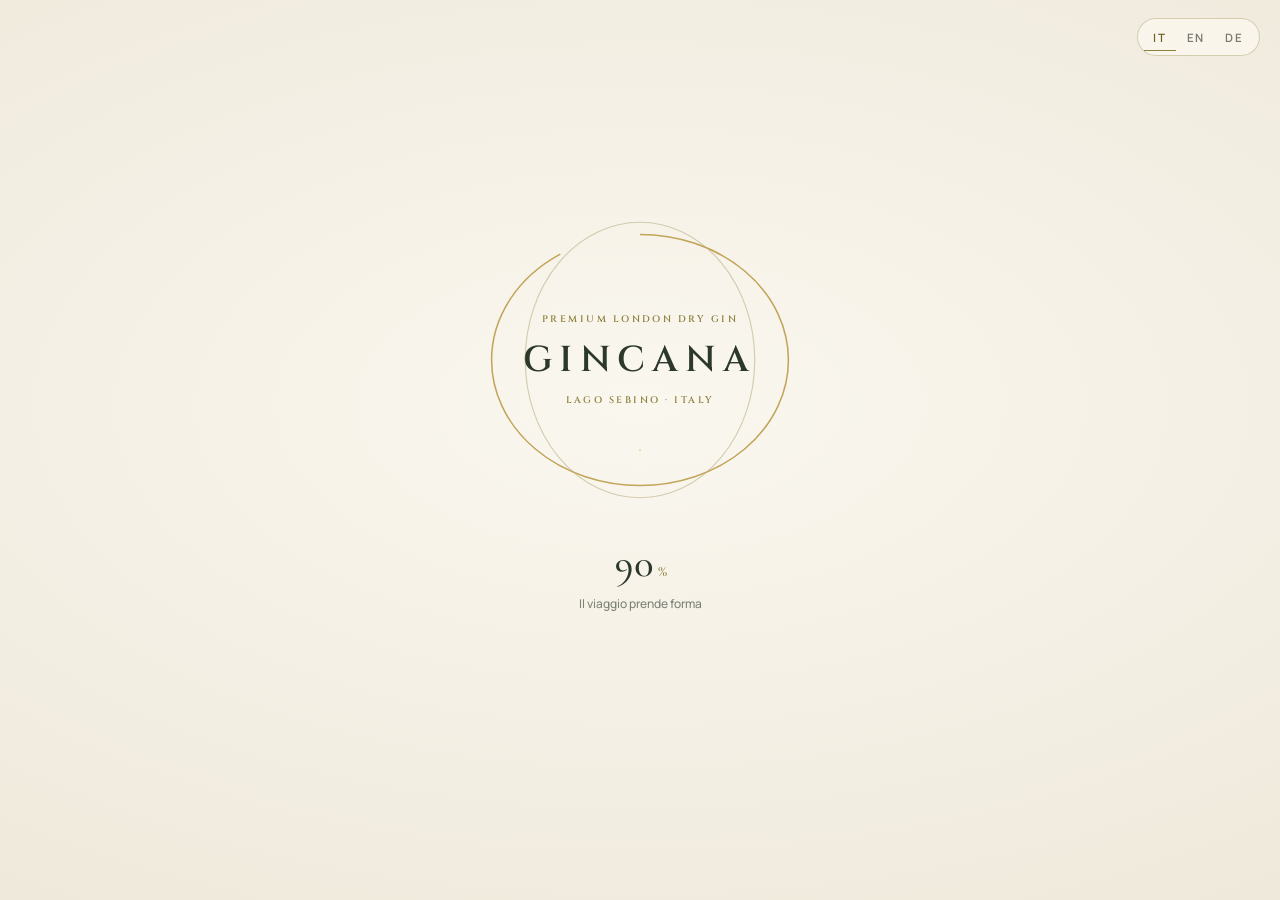
==== commit 451fe4aa: "Anteprima Gincana (26/11/2026 11:13)" ====
--- a/anteprima/index.html
+++ b/anteprima/index.html
@@ -3,7 +3,7 @@
 <head>
   <meta name="robots" content="noindex, nofollow" />
   <meta charset="utf-8" />
-  <script>try{if(sessionStorage.getItem("gc-pt"))document.documentElement.setAttribute("data-pt","");if(localStorage.getItem("gincana-age")==="ok")document.documentElement.setAttribute("data-age-ok","")}catch(e){}</script>
+  <script>try{if(sessionStorage.getItem("gc-pt"))document.documentElement.setAttribute("data-pt","");if(sessionStorage.getItem("gincana:18"))document.documentElement.setAttribute("data-age-ok","")}catch(e){}</script>
   <meta name="viewport" content="width=device-width, initial-scale=1, viewport-fit=cover" />
   <title>Gincana · Premium London Dry Gin · Lago Sebino</title>
   <meta name="description" content="Gincana, Premium London Dry Gin italiano ispirato al Lago Sebino. Un viaggio nel gusto, sorso dopo sorso." />
@@ -12,9 +12,9 @@
   <link rel="preconnect" href="https://fonts.googleapis.com" />
   <link rel="preconnect" href="https://fonts.gstatic.com" crossorigin />
   <link href="https://fonts.googleapis.com/css2?family=Cinzel:wght@500;600&family=Cormorant+Garamond:ital,wght@0,400;0,500;1,400;1,500&family=Pinyon+Script&family=Manrope:wght@400;500;600;700&display=swap" rel="stylesheet" />
-  <script type="module" crossorigin src="./assets/index-BLOfh_Nz.js"></script>
-  <link rel="modulepreload" crossorigin href="./assets/cart-DpD7hsn4.js">
-  <link rel="stylesheet" crossorigin href="./assets/cart-BZKIj5uR.css">
+  <script type="module" crossorigin src="./assets/index-BcDUeJtv.js"></script>
+  <link rel="modulepreload" crossorigin href="./assets/cart-BRs5hpzH.js">
+  <link rel="stylesheet" crossorigin href="./assets/cart-BEZr0bEt.css">
 </head>
 <body data-tone="dark" data-variant="editoriale">
   <canvas id="scene" aria-hidden="true"></canvas>
@@ -133,7 +133,7 @@
   <nav class="dots" aria-label="Capitoli" inert><ol id="dots"></ol></nav>
   <div class="hint" id="hint" aria-hidden="true"><span class="hint-line"></span>Scorri</div>
   <div class="swipe-hint" aria-hidden="true"><span>Scorri</span><i></i></div>
-  <div class="bot-spots" id="bot-spots" aria-hidden="true"><p class="bot-tip" id="bot-tip"></p></div>
+  <div class="bot-spots" id="bot-spots" aria-hidden="true"><p class="bot-tip" id="bot-tip"></p><p class="bot-hint"><i></i><span class="hint-fine">Passa il mouse su una botanica: ti diciamo come si chiama</span><span class="hint-touch">Tocca una botanica per scoprire come si chiama</span></p></div>
   <p class="responsible" aria-hidden="true">Bevi responsabilmente</p>
 
   <div class="controls" inert>
@@ -207,6 +207,7 @@
   </div>
 
   <div class="loader" id="loader" role="dialog" aria-modal="true" aria-labelledby="age-q">
+    <div class="lang-switch lang-switch--gate" data-lang-switch role="group" aria-label="Lingua"></div>
     <div class="loader-stack">
       <div class="loader-ring">
         <svg viewBox="0 0 400 400" aria-hidden="true">
@@ -225,7 +226,6 @@
           <p id="age-q" class="age-q">Hai almeno 18 anni?</p>
           <div class="age-actions"><button class="btn btn--solid" id="enter"><span>Sì, entra</span></button></div>
           <button class="age-no" id="underage">No, non ancora</button>
-          <div class="lang-switch lang-switch--gate" data-lang-switch role="group" aria-label="Lingua"></div>
           <p class="age-msg">Ci vediamo quando sarai maggiorenne. Gincana si beve responsabilmente.</p>
         </div>
       </div>
--- a/anteprima/assets/cart-BEZr0bEt.css
+++ b/anteprima/assets/cart-BEZr0bEt.css
@@ -0,0 +1 @@
+:root{--lightningcss-light: ;--lightningcss-dark:initial;color-scheme:dark;--night:#0d110d;--green:#2c382c;--gold:#c2a55a;--gold-hi:#f3dfa6;--ivory:#f4f0e6;--ivory-dim:#f4f0e6b8;--ivory-faint:#f4f0e67a;--line:#f4f0e629;--f-display:"Cormorant Garamond", "Times New Roman", serif;--f-script:"Pinyon Script", "Cormorant Garamond", cursive;--f-caps:"Cinzel", "Times New Roman", serif;--f-body:"Manrope", system-ui, -apple-system, "Segoe UI", sans-serif;--ease-out:cubic-bezier(.16, 1, .3, 1);--ease-io:cubic-bezier(.65, 0, .35, 1);--margin:max(24px, 6vw, env(safe-area-inset-left,0px));--edge:22px}*,:before,:after{box-sizing:border-box}html,body{height:100%;margin:0}body{background:var(--night);color:var(--ivory);font-family:var(--f-body);-webkit-font-smoothing:antialiased;overscroll-behavior:none;touch-action:none;-webkit-tap-highlight-color:transparent;overflow:hidden}a{color:inherit}.sr-nav{clip-path:inset(50%);width:1px;height:1px;position:absolute;overflow:hidden}#scene,#scene-video,.station-loop{z-index:1;object-fit:cover;background:var(--night);transform-origin:62%;will-change:transform;width:100%;height:100%;display:block;position:fixed;inset:0}.scene-veil{z-index:2;background:var(--night);opacity:0;pointer-events:none;position:fixed;inset:0}.shade{z-index:2;pointer-events:none;background:linear-gradient(95deg,#090c09d1 0%,#090c098c 32%,#090c0900 60%),linear-gradient(#090c0900 74%,#090c098c 100%),linear-gradient(#090c0980 0%,#090c0900 16%);position:fixed;inset:0}.shade:after{content:"";opacity:0;transition:opacity .9s var(--ease-out);background:linear-gradient(95deg,#090c09e6 0%,#090c09c7 30%,#090c0959 44%,#090c0900 56%);position:absolute;inset:0}body[data-station="2"] .shade:after{opacity:.6}body[data-station="3"] .shade:after,body[data-station="4"] .shade:after{opacity:1}.foil{font-family:var(--f-caps);letter-spacing:.22em;background:linear-gradient(100deg,#8d7334 0%,#c2a55a 28%,#fff4d2 44%,#e6cd8e 50%,#c2a55a 64%,#8d7334 100%) 100% 0/280% 100%;color:#0000;animation:foil 6s var(--ease-io) infinite;-webkit-background-clip:text;background-clip:text;font-weight:600}@keyframes foil{0%,55%{background-position:100% 0}85%,to{background-position:0 0}}.header{z-index:40;top:var(--edge);left:var(--margin);right:var(--margin);grid-template-columns:1fr auto 1fr;align-items:center;gap:16px;display:grid;position:fixed}.brand{justify-self:start;font-size:17px;text-decoration:none}.chapter{font:500 11px var(--f-body);letter-spacing:.28em;text-transform:uppercase;color:var(--ivory-dim);align-items:center;gap:12px;margin:0;display:flex}.ch-num{font:500 15px var(--f-display);letter-spacing:.04em;color:var(--gold-hi);font-variant-numeric:tabular-nums}.ch-sep{background:var(--gold);opacity:.7;width:34px;height:1px}.ch-name{min-width:9ch;display:inline-block}.header-right{justify-self:end;align-items:center;gap:22px;display:flex}.header-link{font:600 11px var(--f-body);letter-spacing:.24em;text-transform:uppercase;padding:10px 0;text-decoration:none}.cart-btn,.menu-btn{height:40px;color:var(--ivory);cursor:pointer;font:600 11px var(--f-body);letter-spacing:.24em;text-transform:uppercase;background:0 0;border:0;align-items:center;gap:10px;padding:0 4px;display:inline-flex}.cart-ic{fill:none;stroke:currentColor;stroke-width:1.5px;stroke-linejoin:round;stroke-linecap:round;width:22px;height:22px;display:none}.menu-buy,.m-only{display:none}.cart-count{min-width:24px;height:24px;font:500 13px var(--f-display);letter-spacing:0;color:var(--gold-hi);font-variant-numeric:tabular-nums;transition:background .4s, color .4s, transform .5s var(--ease-out);border:1px solid #c2a55a99;border-radius:999px;place-items:center;padding:0 6px;display:inline-grid}.cart-count:not([data-empty]):not(:empty){background:var(--gold);color:#121811;border-color:var(--gold)}.cart-btn:hover .cart-count{transform:scale(1.12)}.menu-lines{width:26px;height:10px;position:relative}.menu-lines i{height:1px;transition:transform .6s var(--ease-out);background:currentColor;position:absolute;left:0;right:0}.menu-lines i:first-child{top:0}.menu-lines i:last-child{bottom:0;right:8px}.menu-btn:hover .menu-lines i:last-child{transform:translate(8px)}.progress{z-index:41;pointer-events:none;height:2px;position:fixed;top:0;left:0;right:0}.progress span{background:linear-gradient(90deg, #c2a55a00, var(--gold) 30%, var(--gold-hi));transform-origin:0;height:100%;transform:scaleX(var(--p,0));display:block}.link-line{position:relative}.link-line:after{content:"";background:var(--gold);transform-origin:100%;height:1px;transition:transform .6s var(--ease-out);position:absolute;bottom:4px;left:0;right:0}.link-line:hover:after{transform-origin:100%;transform:scaleX(0)}.link-line:hover{color:var(--gold-hi)}.panels{z-index:3;pointer-events:none;position:fixed;inset:0}.panel{padding:calc(var(--edge) + 78px) var(--margin) clamp(64px, 10vh, 120px);visibility:hidden;align-content:end;transition:visibility 0s linear .6s;display:grid;position:absolute;inset:0}.panel[data-active]{visibility:visible;transition:visibility}.panel-inner{width:min(40rem, 37vw, var(--col-max,40rem));pointer-events:auto;container-type:inline-size}.eyebrow{font:600 12px/1.2 var(--f-body);letter-spacing:.3em;text-transform:uppercase;color:var(--ivory-dim);align-items:center;gap:14px;margin:0 0 20px;display:flex}.eyebrow .idx{font:500 14px var(--f-display);letter-spacing:.04em;color:var(--gold-hi);border-right:1px solid var(--line);padding-right:14px}.panel h1,.panel h2{font-family:var(--f-display);letter-spacing:-.02em;color:var(--ivory);text-wrap:balance;margin:0 0 22px;font-weight:400;line-height:.92}.panel h1{font-size:min(clamp(48px,min(5.2vw,9.2vh),104px),15cqi)}.panel h2{font-size:min(clamp(42px,min(4.7vw,8.4vh),92px),13.5cqi)}.panel h1 em,.panel h2 em{color:var(--gold-hi);font-style:italic}.script{font-family:var(--f-script);letter-spacing:0;color:#0000;background:linear-gradient(100deg,#b6974c 0%,#f6e3ad 40%,#fff8e0 50%,#d8bb72 62%,#a98c45 100%) 100% 0/260% 100%;-webkit-box-decoration-break:clone;box-decoration-break:clone;-webkit-background-clip:text;background-clip:text;margin:-.2em -.34em -.3em -.4em;padding:.2em .34em .3em .4em;font-size:1.12em;font-style:normal;font-weight:400;line-height:.8;display:inline-block}.l{margin:-.12em -.42em -.32em;padding:.16em .42em .34em;display:block;overflow:hidden}.l>span{transition:transform .55s cubic-bezier(.5,0,.75,0);display:block;transform:translateY(105%)}.panel[data-active] .l>span{transition:transform 1.15s var(--ease-out);transform:none}.panel[data-active] .l:nth-child(2)>span{transition-delay:80ms}.panel[data-active] .l:nth-child(3)>span{transition-delay:.16s}.panel[data-active] .script{transition:background-position 1.8s var(--ease-io) .6s;background-position:0 0}.panel-inner>:not(h1,h2){opacity:0;transition:opacity .35s,transform .35s;transform:translateY(16px)}.panel[data-active] .panel-inner>:not(h1,h2){opacity:1;transition:opacity 1s var(--ease-out), transform 1s var(--ease-out);transition-delay:calc(.25s + var(--i,0) * 70ms);transform:none}.lead{max-width:36ch;font:400 clamp(16.5px, min(1.3vw, 2.3vh), 19px)/1.6 var(--f-body);color:var(--ivory-dim);text-wrap:pretty;margin:0 0 24px}.reveal-words .rw{opacity:0;filter:blur(6px);transition:opacity .3s,filter .3s,transform .3s;display:inline-block;transform:translateY(.3em)}.panel[data-active] .reveal-words .rw{opacity:1;filter:none;transition:opacity .9s var(--ease-out), filter .9s var(--ease-out), transform .9s var(--ease-out);transition-delay:calc(.45s + var(--w) * 28ms);transform:none}.specs{grid-template-columns:repeat(3,auto);justify-content:start;gap:0;margin:0 0 28px;display:grid}.specs div{border-right:1px solid var(--line);margin-right:28px;padding:4px 28px 4px 0}.specs div:last-child{border-right:0;margin-right:0}.specs dt{font:600 10.5px var(--f-body);letter-spacing:.26em;text-transform:uppercase;color:var(--gold);margin-bottom:8px}.specs dd{margin:0;display:grid}.specs b{font:400 clamp(34px, 5vh, 46px)/.95 var(--f-display);color:var(--ivory);font-variant-numeric:tabular-nums}.specs b.word{font-style:italic}.specs small{font:400 13.5px var(--f-body);color:var(--ivory-faint);margin-top:6px}.quote{max-width:22ch;font:italic 400 clamp(26px, 2.3vw, 36px)/1.2 var(--f-display);color:var(--ivory);margin:0 0 30px}.journey{counter-reset:j;gap:0;max-width:34rem;margin:0;padding:0;list-style:none;display:grid}.journey li{border-top:1px solid var(--line);grid-template-rows:auto auto;grid-template-columns:44px 1fr;column-gap:8px;padding:14px 0;display:grid;position:relative}.journey li:after{content:"";background:var(--gold);transform-origin:0;width:100%;height:1px;position:absolute;top:-1px;left:0;transform:scaleX(0)}.panel[data-active] .journey li:after{transition:transform 1.4s var(--ease-out);transform:scaleX(1)}.panel[data-active] .journey li:nth-child(2):after{transition-delay:.35s}.panel[data-active] .journey li:nth-child(3):after{transition-delay:.7s}.j-n{font:500 13px var(--f-caps);letter-spacing:.16em;color:var(--gold);grid-row:1/span 2;padding-top:8px}.journey b{font:italic 400 30px/1.1 var(--f-display);color:var(--ivory)}.journey small{font:400 16px/1.5 var(--f-body);color:var(--ivory-dim)}.panel[data-index="1"] .journey{grid-template-columns:repeat(3,minmax(0,1fr));column-gap:18px;max-width:none}.panel[data-index="1"] .journey li{grid-template-rows:auto auto auto;grid-template-columns:1fr;padding:12px 0 0}.panel[data-index="1"] .j-n{grid-row:auto;padding-top:0}.panel[data-index="1"] .journey b{font-size:26px}.panel[data-index="1"] .journey small{font-size:14.5px;line-height:1.45}.panel[data-index="1"] .quote{margin-bottom:22px;font-size:clamp(24px,2vw,32px)}.families{grid-template-columns:repeat(2,minmax(0,1fr));gap:0 30px;max-width:40rem;margin:4px 0 0;padding:0;list-style:none;display:grid}.families li{border-top:1px solid var(--line);grid-template-columns:30px 1fr;padding:13px 0;transition:border-color .5s;display:grid}.families li:hover{border-color:var(--gold)}.f-n{font:500 13px var(--f-display);color:var(--gold);grid-row:1/span 2;padding-top:3px}.families b{font:600 11px var(--f-body);letter-spacing:.24em;text-transform:uppercase;color:var(--gold-hi)}.families i{font:italic 400 21px/1.3 var(--f-display);color:var(--ivory)}.recipe{counter-reset:r;grid-template-columns:repeat(2,minmax(0,1fr));gap:0 30px;max-width:36rem;margin:4px 0 30px;padding:0;list-style:none;display:grid}.recipe li{counter-increment:r;border-top:1px solid var(--line);padding:14px 0 14px 34px;display:grid;position:relative}.recipe li:before{content:counter(r);width:22px;height:22px;font:500 12px var(--f-display);color:var(--gold-hi);border:1px solid #c2a55a99;border-radius:50%;place-items:center;display:grid;position:absolute;top:16px;left:0}.recipe b{font:400 30px/1.05 var(--f-display);color:var(--ivory)}.recipe span{font:400 15.5px/1.45 var(--f-body);color:var(--ivory-dim)}.products{max-width:34rem;margin:0 0 16px;padding:0;list-style:none}.products li{border-top:1px solid var(--line);grid-template-columns:1fr auto auto;align-items:center;gap:0 18px;padding:15px 0;transition:border-color .5s;display:grid}.products li:last-child{border-bottom:1px solid var(--line)}.products li:hover{border-top-color:#c2a55a99}.p-link{text-decoration:none;display:grid}.p-name{font:400 27px/1.15 var(--f-display);color:var(--ivory);transition:color .4s}.p-link:hover .p-name{color:var(--gold-hi)}.p-name small{font:600 11px var(--f-body);letter-spacing:.2em;color:var(--gold);margin-left:8px}.p-note{font:400 15px var(--f-body);color:var(--ivory-faint);margin-top:3px}.p-price{font:400 32px var(--f-display);color:var(--gold-hi)}.p-add{width:44px;height:44px;color:var(--ivory);cursor:pointer;isolation:isolate;font:300 24px/1 var(--f-display);background:0 0;border:1px solid #c2a55a8c;border-radius:50%;position:relative;overflow:visible}.p-add:before{content:"";z-index:-1;background:var(--gold);transition:transform .5s var(--ease-out);border-radius:50%;position:absolute;inset:0;transform:scale(0)}.p-add:hover:before,.p-add[data-done]:before{transform:scale(1)}.p-add:hover,.p-add[data-done]{color:#121811}.p-add span{transition:transform .6s var(--ease-out);display:inline-block}.p-add:hover span{transform:rotate(90deg)}.p-add:focus-visible{outline:2px solid var(--gold);outline-offset:3px}.p-add:after{content:"Aggiungi al carrello";white-space:nowrap;pointer-events:none;-webkit-backdrop-filter:blur(10px);backdrop-filter:blur(10px);font:600 10.5px/1 var(--f-body);letter-spacing:.2em;text-transform:uppercase;color:var(--gold-hi);opacity:0;transition:opacity .35s var(--ease-out), transform .5s var(--ease-out);background:#0c0e0cc7;border:1px solid #c2a55a73;border-radius:999px;padding:8px 14px;position:absolute;bottom:calc(100% + 10px);right:-6px;transform:translateY(6px)}.p-add:hover:after,.p-add:focus-visible:after{opacity:1;transform:none}.p-add[data-done]:after{content:"Aggiunto"}@media (hover:none){.products .p-add{border-radius:999px;align-items:center;gap:6px;width:auto;padding:0 12px 0 10px;font-size:18px;display:inline-flex}.p-add:before{border-radius:999px}.p-add:after{content:"Aggiungi";-webkit-backdrop-filter:none;backdrop-filter:none;opacity:1;color:inherit;letter-spacing:.16em;background:0 0;border:0;padding:0;font-size:10px;position:static;transform:none}.p-add[data-done]:after{content:"Aggiunto"}}.ship{font:500 13.5px var(--f-body);color:var(--ivory-dim);align-items:center;gap:10px;margin:0 0 24px;display:flex}.ship-dot{background:var(--gold);width:7px;height:7px;animation:ping 2.4s var(--ease-out) infinite;border-radius:50%;box-shadow:0 0 #c2a55a99}@keyframes ping{0%{box-shadow:0 0 #c2a55a8c}70%,to{box-shadow:0 0 0 9px #c2a55a00}}.btn{--bg:var(--ivory);--fg:#121811;--bd:var(--ivory);border:1px solid var(--bd);background:var(--bg);height:50px;color:var(--fg);cursor:pointer;font:700 11px/1 var(--f-body);letter-spacing:.2em;text-transform:uppercase;white-space:nowrap;isolation:isolate;border-radius:999px;justify-content:center;align-items:center;padding:0 30px;text-decoration:none;display:inline-flex;position:relative;overflow:hidden}.btn:before{content:"";z-index:-1;background:var(--gold);border-radius:inherit;transition:transform .6s var(--ease-out);position:absolute;inset:0;transform:translateY(101%)}.btn:hover:before{transform:none}.btn span{transition:transform .6s var(--ease-out);display:inline-block}.btn:focus-visible{outline:2px solid var(--gold);outline-offset:3px}.btn--ghost{--bg:transparent;--fg:var(--ivory);--bd:#f4f0e666}.btn--ghost:hover{--fg:#121811}.dots{z-index:4;right:var(--margin);position:fixed;top:50%;transform:translateY(-50%)}.dots ol{counter-reset:ch;-webkit-backdrop-filter:blur(14px)saturate(1.3);backdrop-filter:blur(14px)saturate(1.3);background:#0c0e0c80;border:1px solid #f4f0e624;border-radius:999px;gap:2px;margin:0;padding:10px 8px;list-style:none;display:grid;box-shadow:0 10px 34px #00000061}.dots li{counter-increment:ch}.dots button{cursor:pointer;color:#f4f0e6cc;background:0 0;border:0;border-radius:999px;justify-content:flex-end;align-items:center;gap:10px;height:32px;padding:0 8px;transition:color .4s,background .4s;display:flex;position:relative}.dots button:before{content:"0" counter(ch);font:600 13px var(--f-display);color:inherit;order:2;transition:color .4s}.dots button:after{content:"";transform-origin:100%;width:28px;height:2px;transition:transform .6s var(--ease-out), background .4s;background:currentColor;border-radius:2px;order:3;transform:scaleX(.5)}.dots .tip{-webkit-backdrop-filter:blur(12px);backdrop-filter:blur(12px);height:28px;font:600 10.5px var(--f-body);letter-spacing:.22em;text-transform:uppercase;color:var(--ivory);opacity:0;transition:opacity .4s, transform .6s var(--ease-out);white-space:nowrap;pointer-events:none;background:#0c0e0ca8;border:1px solid #f4f0e61f;border-radius:999px;align-items:center;margin-top:-14px;padding:0 12px;display:flex;position:absolute;top:50%;right:calc(100% + 14px);transform:translate(8px)}.dots button:hover{color:var(--ivory);background:#f4f0e612}.dots button[aria-current]{color:var(--ivory)}.dots button[aria-current]:after{background:var(--gold);transform:none}.dots button:hover .tip,.dots button[aria-current] .tip{opacity:1;transform:none}.dots button[aria-current]:before{color:var(--gold-hi)}.dots button:focus-visible{outline:1px solid var(--gold);outline-offset:2px}.hint{z-index:4;font:600 10px var(--f-body);letter-spacing:.32em;text-transform:uppercase;color:var(--ivory-dim);justify-items:center;gap:10px;transition:opacity .4s;display:grid;position:fixed;bottom:26px;left:50%;translate:-50%}.hint[hidden]{opacity:0;display:grid}.hint-line{background:linear-gradient(var(--gold), transparent);transform-origin:top;width:1px;height:42px;animation:drip 2.2s var(--ease-io) infinite}@keyframes drip{0%{opacity:1;transform:scaleY(0)}60%{opacity:1;transform:scaleY(1)}to{opacity:0;transform:scaleY(1)}}.controls{z-index:35;left:max(22px, env(safe-area-inset-left));right:max(22px, env(safe-area-inset-right));pointer-events:none;justify-content:space-between;transition:opacity .4s;display:flex;position:fixed;bottom:22px}body[data-footer=open] :is(.controls,.dots,.hint,.responsible){opacity:0;pointer-events:none}.orb{pointer-events:auto;cursor:pointer;width:44px;height:44px;color:var(--ivory);border:1px solid var(--line);-webkit-backdrop-filter:blur(10px);backdrop-filter:blur(10px);background:#0d110d59;border-radius:50%;place-items:center;transition:border-color .4s,color .4s;display:grid}.orb:hover{border-color:var(--gold);color:var(--gold-hi)}.sound-tip{white-space:nowrap;pointer-events:none;-webkit-backdrop-filter:blur(10px);backdrop-filter:blur(10px);height:32px;font:600 10.5px var(--f-body);letter-spacing:.2em;text-transform:uppercase;color:var(--gold-hi);opacity:0;transition:opacity .35s var(--ease-out), transform .5s var(--ease-out);background:#0c0e0cb8;border:1px solid #c2a55a73;border-radius:999px;align-items:center;margin:0;padding:0 14px;display:flex;position:absolute;bottom:6px;left:56px;transform:translate(-8px)}.sound-tip[data-show]{opacity:1;transform:none}@media (hover:none) and (pointer:coarse),(width<=900px) and (orientation:portrait){#fullscreen{display:none}}.orb[aria-pressed=true]{background:var(--gold);color:#121811;border-color:var(--gold)}.orb svg{width:20px;height:20px;overflow:visible}.orb .wave{transform-origin:50%;transform-box:fill-box}.responsible{z-index:35;pointer-events:none;font:600 8.5px var(--f-body);letter-spacing:.26em;text-transform:uppercase;color:var(--ivory-faint);margin:0;position:fixed;bottom:6px;left:50%;translate:-50%}.footer{z-index:30;overscroll-behavior:contain;color:var(--ivory);padding:calc(var(--edge) + 88px) var(--margin) 0;clip-path:inset(100% 0 0);visibility:hidden;transition:clip-path 1.2s var(--ease-out), visibility 0s linear 1.2s;background:#0b0f0b;grid-template-rows:1fr auto auto;grid-template-columns:minmax(0,1fr);display:grid;position:fixed;inset:0;overflow:auto}.footer[data-open]{clip-path:inset(0);visibility:visible;transition:clip-path 1.2s var(--ease-out), visibility 0s}.footer{overflow-x:hidden}.f-top{grid-template-columns:minmax(0,1.15fr) minmax(0,.85fr);align-items:end;gap:clamp(40px,7vw,140px);padding-bottom:clamp(28px,4vh,56px);display:grid;position:relative}.f-title{font:400 clamp(56px, min(7vw, 12vh), 132px)/.9 var(--f-display);letter-spacing:-.025em;margin:0 0 22px}.f-title .f-l{display:block}.f-lead{max-width:34ch;font:400 clamp(17px, 1.25vw, 19px)/1.6 var(--f-body);color:var(--ivory-dim);margin:0 0 30px}.f-actions{flex-wrap:wrap;gap:12px;display:flex}.f-side{-webkit-backdrop-filter:blur(10px);backdrop-filter:blur(10px);background:#f4f0e60a;border:1px solid #f4f0e61a;border-radius:18px;gap:34px;padding:30px;display:grid}.f-cols{border-top:1px solid var(--line);grid-template-columns:1fr 1fr;gap:24px;padding-top:26px;display:grid}.footer h3{font:600 11px var(--f-body);letter-spacing:.26em;text-transform:uppercase;color:var(--gold);margin:0 0 12px}.footer .f-cols p{font:400 15.5px/1.85 var(--f-body);color:var(--ivory-dim);margin:0}.footer :is(.f-cols,.f-legal) a{color:inherit;text-underline-offset:3px;text-decoration-color:#c2a55a80;transition:color .3s}.footer :is(.f-cols,.f-legal) a:hover,.f-link:hover{color:var(--gold-hi)}.footer .f-cols a.f-buy{color:var(--gold-hi);-webkit-text-decoration-color:var(--gold);text-decoration-color:var(--gold);font-weight:600}.news{gap:12px;display:grid}.news label{font:400 15.5px/1.55 var(--f-body);color:var(--ivory-dim)}.news-row{gap:10px;display:flex}.news input{border:1px solid var(--line);min-width:0;height:52px;color:var(--ivory);font:400 16px var(--f-body);background:#f4f0e60d;border-radius:999px;flex:1;padding:0 20px;transition:border-color .4s}.news input:focus{border-color:var(--gold);outline:none}.news input[aria-invalid=true]{border-color:#d27a5a}.news-msg{min-height:1.4em;color:var(--gold-hi);margin:0;font:500 13.5px var(--f-body)!important}.news[data-sent] .news-row{display:none}.f-link{color:inherit;font:inherit;cursor:pointer;text-underline-offset:3px;background:0 0;border:0;padding:0;-webkit-text-decoration:underline #c2a55a80;text-decoration:underline #c2a55a80}.f-word-xl{letter-spacing:.04em;text-align:center;white-space:nowrap;-webkit-user-select:none;user-select:none;margin:clamp(6px,2vh,30px) 0 0;padding-top:.06em;font-size:clamp(60px,min(15.5vw,25vh),300px);line-height:.9;position:relative;-webkit-mask-image:linear-gradient(#000 45%,#00000026 100%);mask-image:linear-gradient(#000 45%,#00000026 100%)}.f-legal{border-top:1px solid var(--line);flex-wrap:wrap;justify-content:space-between;gap:8px 30px;padding:16px 0 22px;display:flex;position:relative}.f-legal p{font:400 12.5px/1.6 var(--f-body);color:var(--ivory-faint);margin:0}.footer :is(.f-cta>*,.f-side,.f-word-xl,.f-legal){opacity:0;transition:opacity .5s,transform .5s;transform:translateY(26px)}.footer[data-open] :is(.f-cta>*,.f-side,.f-word-xl,.f-legal){opacity:1;transition:opacity 1.1s var(--ease-out), transform 1.1s var(--ease-out);transform:none}.footer[data-open] .f-cta>:first-child{transition-delay:.35s}.footer[data-open] .f-cta>:nth-child(2){transition-delay:.45s}.footer[data-open] .f-cta>:nth-child(3){transition-delay:.55s}.footer[data-open] .f-cta>:nth-child(4){transition-delay:.65s}.footer[data-open] .f-side{transition-delay:.6s}.footer[data-open] .f-word-xl{transition-duration:1.6s;transition-delay:.75s}.footer[data-open] .f-legal{transition-delay:.9s}.loader{z-index:10000;text-align:center;transition:opacity .9s var(--ease-io), filter .9s var(--ease-io);background:radial-gradient(120% 90% at 50% 45%,#faf7ef,#ebe4d4);place-items:center;display:grid;position:fixed;inset:0}.loader[data-exiting]{opacity:0;filter:blur(6px);pointer-events:none}.loader-stack{justify-items:center;gap:30px;display:grid}.loader-ring{aspect-ratio:1;place-items:center;width:clamp(230px,34vh,330px);display:grid;position:relative}.loader-ring svg{width:100%;height:100%;position:absolute;inset:0}#loader-arc{transition:stroke-dashoffset .4s linear}.loader-center{justify-items:center;gap:10px;display:grid}.wordmark{font-family:var(--f-caps);letter-spacing:.16em;font-weight:600}.loader-word{color:var(--green);letter-spacing:.2em;font-size:clamp(26px,4vh,36px)}.loader-small{font:600 9.5px var(--f-caps);letter-spacing:.26em;color:#8e813d;text-transform:uppercase}.loader-swap{justify-items:center;min-height:150px;display:grid}.loader-swap>*{grid-area:1/1}.loader-progress{font:500 40px/1 var(--f-display);color:var(--green);font-variant-numeric:tabular-nums;transition:opacity .42s .18s,filter .42s .18s}.loader-progress small{color:#8e813d;margin-left:4px;font-size:16px}.loader-stage{font:500 12px var(--f-body);color:#2c382c99;margin-top:12px}.age{z-index:1;opacity:0;filter:blur(3px);pointer-events:none;transition:opacity .64s var(--ease-out) .5s, filter .64s var(--ease-out) .5s;justify-items:center;gap:14px;display:grid;position:relative}.age-q{font:italic 500 28px var(--f-display);color:var(--green);margin:0}.age-actions{flex-wrap:wrap;justify-content:center;gap:10px;display:flex}.loader .btn--solid{--bg:var(--green);--fg:#f4f0e6;--bd:var(--green)}.loader .btn--solid:hover{--fg:#121811}.age-no{font:500 12px var(--f-body);color:#2c382c8c;cursor:pointer;text-underline-offset:3px;background:0 0;border:0;text-decoration:underline}.age-msg{font:500 13px var(--f-body);color:var(--green);max-width:32ch;margin:4px 0 0;display:none}.loader[data-ready] .loader-progress{opacity:0;filter:blur(3px);pointer-events:none;visibility:hidden;transition:opacity .42s .18s,filter .42s .18s,visibility 0s .6s}.loader[data-ready] .age{opacity:1;filter:none;pointer-events:auto}.loader[data-underage] :is(.age-actions,.age-no){display:none}.loader[data-underage] .age-msg{display:block}.menu{z-index:60;touch-action:pan-y;display:grid;position:fixed;inset:0}.menu[hidden]{display:none}.menu-bg{clip-path:inset(0 0 100%);transition:clip-path .9s var(--ease-io);background:#0a0d0a;position:absolute;inset:0}.menu[data-open] .menu-bg{clip-path:inset(0)}.menu-inner{padding:110px var(--margin) 70px;grid-template-columns:1fr minmax(220px,26vw);align-items:end;gap:40px;display:grid;position:relative}.menu-list{display:grid}.menu-list a{color:var(--ivory);border-bottom:1px solid var(--line);align-items:baseline;gap:22px;padding:8px 0;text-decoration:none;display:flex;overflow:hidden}.m-n{font:500 14px var(--f-display);color:var(--gold);min-width:2.2em}.m-t{font:400 clamp(44px, 7.4vh, 92px)/1 var(--f-display);letter-spacing:-.02em;transition:transform .4s var(--ease-io), color .4s;display:inline-block;transform:translateY(110%)}.menu[data-open] .m-t{transition:transform 1.1s var(--ease-out), color .4s, letter-spacing .6s var(--ease-out);transition-delay:calc(.3s + var(--i) * 60ms), 0s, 0s;transform:none}.menu-list a:hover .m-t,.menu-list a:focus-visible .m-t{color:var(--gold-hi);font-style:italic}.menu-list a[aria-current] .m-n:after{content:" ·"}.menu-side{opacity:0;gap:22px;transition:opacity .4s;display:grid}.menu[data-open] .menu-side{opacity:1;transition:opacity 1s var(--ease-out) .7s}.menu-shop{text-align:center;border:1px solid #c2a55a66;border-radius:50%/46%;padding:22px;text-decoration:none;transition:border-color .5s;display:grid}.menu-shop:hover{border-color:var(--gold)}.menu-shop span{font:600 11px var(--f-body);letter-spacing:.3em;text-transform:uppercase;color:var(--ivory-dim)}.menu-shop .script{background-position:0 0;font-size:34px;line-height:1.2}.menu-side p{font:400 15px/1.8 var(--f-body);color:var(--ivory-dim);margin:0}.menu-side a{color:var(--ivory);text-underline-offset:3px;text-decoration-color:#c2a55a80}.menu-note{color:var(--ivory-faint)!important;font-size:13px!important}.menu-close{top:var(--edge);right:var(--margin);height:40px;color:var(--ivory);cursor:pointer;font:600 11px var(--f-body);letter-spacing:.24em;text-transform:uppercase;opacity:0;background:0 0;border:0;transition:opacity .4s;position:absolute}.menu[data-open] .menu-close{opacity:1;transition-delay:.5s}.menu-peek{z-index:1;aspect-ratio:16/10;pointer-events:none;opacity:0;clip-path:inset(50%);width:300px;transition:clip-path .7s var(--ease-out), opacity .4s;border-radius:4px;margin:0;position:fixed;top:0;left:0;overflow:hidden}.menu-peek img{object-fit:cover;width:100%;height:100%;transition:transform 1.2s var(--ease-out);transform:scale(1.2)}.menu[data-peek] .menu-peek{opacity:1;clip-path:inset(0)}.menu[data-peek] .menu-peek img{transform:none}.grain{z-index:9;pointer-events:none;opacity:.075;mix-blend-mode:overlay;background-image:url("data:image/svg+xml;utf8,<svg xmlns='http://www.w3.org/2000/svg' width='220' height='220'><filter id='n'><feTurbulence type='fractalNoise' baseFrequency='0.85' numOctaves='2' stitchTiles='stitch'/><feColorMatrix values='0 0 0 0 1  0 0 0 0 1  0 0 0 0 1  0 0 0 1.4 -0.2'/></filter><rect width='100%' height='100%' filter='url(%23n)'/></svg>");animation:.9s steps(6,end) infinite grain;position:fixed;inset:-50%}@keyframes grain{0%{transform:translate(0)}20%{transform:translate(-6%,4%)}40%{transform:translate(5%,-3%)}60%{transform:translate(-3%,-6%)}80%{transform:translate(6%,5%)}to{transform:translate(0)}}.trail{z-index:19999;pointer-events:none;width:100%;height:100%;position:fixed;inset:0}@media (hover:none),(pointer:coarse){.trail{display:none}}.cursor{z-index:20000;pointer-events:none;opacity:0;width:34px;height:34px;transition:width .5s var(--ease-out), height .5s var(--ease-out), margin .5s var(--ease-out), background .4s, opacity .4s;mix-blend-mode:difference;border:1px solid #f3dfa6b3;border-radius:50%;margin:-17px 0 0 -17px;position:fixed;top:0;left:0}.cursor span{background:var(--gold-hi);border-radius:50%;width:4px;height:4px;margin:-2px;position:absolute;top:50%;left:50%}.cursor[data-on]{opacity:1}.cursor[data-hover]{background:#f3dfa61f;width:64px;height:64px;margin:-32px 0 0 -32px}@media (hover:none),(pointer:coarse){.cursor{display:none}}@media (width<=900px),(pointer:coarse){:root{--edge:16px;--margin:max(18px, 5vw)}.header{grid-template-columns:1fr auto}.chapter{display:none}.brand{font-size:15px}.shade{background:linear-gradient(#090c0900 38%,#090c09b3 66%,#090c09e6 100%),linear-gradient(#090c098c 0%,#090c0900 18%)}.panel{padding:0 var(--margin) 90px}#scene-video,.station-loop{-webkit-mask-image:linear-gradient(#000 calc(100% - 24vh),#0000);mask-image:linear-gradient(#000 calc(100% - 24vh),#0000)}.panel-inner{width:100%;padding-right:50px}.shade:after{background:linear-gradient(#090c0900 18%,#090c09a8 50%,#090c09e0 100%)}body[data-station="1"] .shade:after{opacity:1}.panel h1{font-size:clamp(42px,12vw,58px)}.panel h2{margin-bottom:14px;font-size:clamp(38px,11vw,52px)}.lead{margin-bottom:18px;font-size:16px;line-height:1.55}.specs{grid-template-columns:repeat(3,minmax(0,1fr));margin-bottom:20px}.specs div{margin-right:12px;padding:2px 10px 2px 0}.specs b{font-size:32px}.eyebrow{letter-spacing:.2em;gap:10px;margin-bottom:14px;font-size:10.5px}.eyebrow .idx{padding-right:10px}.specs small{display:none}.specs dt{letter-spacing:.2em;font-size:9.5px}.quote{margin-bottom:16px;font-size:24px}.journey li{grid-template-columns:30px 1fr;padding:9px 0}.journey b{font-size:22px}.journey small{font-size:14px}.families{gap:0 14px}.families li{grid-template-columns:1fr;padding:8px 0}.f-n{display:none}.families b{font-size:9.5px}.families i{font-size:16px}.recipe{gap:0 14px;margin-bottom:18px}.recipe li{padding:9px 0 9px 28px}.recipe li:before{width:19px;height:19px;font-size:11px;top:11px}.recipe b{font-size:22px}.recipe span{font-size:13.5px}.p-note{display:none}.products li{gap:0 12px;padding:8px 0}.p-name{font-size:19px}.p-name small{margin:2px 0 0;display:block}.p-price{font-size:22px}.p-add{width:38px;height:38px;font-size:20px}.ship{margin-bottom:16px;font-size:12px}.header-link:not(.h-buy),.cart-label,.menu-label{display:none}.header-right{gap:8px}.h-buy{-webkit-backdrop-filter:blur(8px);backdrop-filter:blur(8px);letter-spacing:.18em;height:34px;color:var(--gold-hi);white-space:nowrap;background:#0c0e0c73;border:1px solid #c2a55ab3;border-radius:999px;align-items:center;padding:0 14px;font-size:10px;display:inline-flex}.h-buy:after{display:none}.cart-btn{justify-content:center;width:40px;padding:0;position:relative}.cart-ic{display:block}.cart-btn .cart-count{min-width:18px;height:18px;padding:0 4px;font-size:11px;position:absolute;top:2px;right:0}.cart-btn .cart-count[data-empty],.cart-btn .cart-count:empty,.menu-list{display:none}.menu-inner{align-content:start}.menu-side{gap:26px}.menu-shop{background:var(--gold);border-color:var(--gold);border-radius:999px;padding:26px 18px}.menu-shop span{color:#121811;font-size:12px}.menu-shop .script{color:#121811}.menu-buy{display:grid}.menu-buy a,.menu-buy button{border:0;border-bottom:1px solid var(--line);color:var(--ivory);cursor:pointer;text-align:left;background:0 0;justify-content:space-between;align-items:baseline;gap:12px;width:100%;padding:16px 0;text-decoration:none;display:flex}.menu-buy .m-t{font:400 28px/1.1 var(--f-display)}.menu-buy small{font:600 11px var(--f-body);letter-spacing:.16em;text-transform:uppercase;color:var(--gold-hi)}.menu-buy small[data-empty]:before{content:"vuoto"}.menu-inner{padding:90px var(--margin) 40px;grid-template-columns:1fr;align-items:start;gap:30px}.m-t{font-size:clamp(36px,11vw,52px)}.menu-peek{display:none}.news-row{flex-direction:column}.age-actions{flex-direction:column;align-items:stretch;width:min(300px,84vw)}.age-q{font-size:24px}.btn{height:44px;padding:0 20px}.dots{right:8px}.dots ol{padding:8px 4px}.dots button{height:28px;padding:0 6px}.dots .tip,.dots button:before{display:none}.dots button:after{width:20px}.hint{display:none!important}.orb{width:40px;height:40px}.footer{padding-top:calc(var(--edge) + 72px);grid-template-rows:auto auto auto}.f-top{grid-template-columns:1fr;gap:30px}.f-title{font-size:clamp(46px,13vw,64px)}.f-side{padding:22px}.f-legal{flex-direction:column;padding-bottom:28px}}@media (prefers-reduced-motion:reduce){*,:before,:after{transition-duration:.01ms!important;animation-duration:.01ms!important;animation-iteration-count:1!important}}.station-loop{opacity:0;pointer-events:none}@media (width<=900px) and (orientation:portrait){:root{--band:48svh}#scene-video,.station-loop{height:var(--band);transform-origin:50%;inset:0 0 auto;-webkit-mask-image:linear-gradient(#0000 0,#000 7% 80%,#0000);mask-image:linear-gradient(#0000 0,#000 7% 80%,#0000)}.shade{background:linear-gradient(#090c0999 0%,#090c0900 12%)}.shade:after{display:none}.panel{padding:calc(var(--band) - 26px) var(--margin) 78px;align-content:start}.panel-inner{padding-right:0}.dots{top:calc(var(--band) * .5)}.panel h1{margin-bottom:12px;font-size:clamp(36px,10.4vw,48px)}.panel h2{margin-bottom:12px;font-size:clamp(32px,9.4vw,44px)}.eyebrow{margin-bottom:10px}.lead{margin-bottom:14px;font-size:15.5px;line-height:1.5}.d-only{display:none}.m-only{display:block}.panel[data-index="1"] .quote,.journey small,.families i{display:none}.recipe span{font-size:12.5px;line-height:1.35}.panel[data-index="1"] .journey{column-gap:10px}.panel[data-index="1"] .journey li{padding-top:8px}.panel[data-index="1"] .journey b{font-size:22px}.families{grid-template-columns:repeat(3,minmax(0,1fr));gap:0 10px}.families b{font-size:10px}.recipe{grid-template-columns:repeat(2,minmax(0,1fr))}.panel[data-index="4"] .ship,.panel[data-index="4"] .actions{display:none}.specs{margin-bottom:16px}.specs b{font-size:28px}.actions{gap:10px}}@media (width<=380px){.h-buy{letter-spacing:.12em;padding:0 11px}.header-right{gap:4px}.brand{font-size:13px}}@media (width<=900px) and (orientation:portrait){.panel{padding-bottom:72px}.panel h1{font-size:clamp(40px,11.6vw,54px)}.panel h2{font-size:clamp(36px,10.6vw,50px)}.eyebrow{font-size:11.5px}.lead{font-size:17px;line-height:1.5}.specs b{font-size:32px}.specs dt{font-size:10.5px}.panel[data-index="1"] .journey b{font-size:25px}.families b{font-size:12px}.recipe b{font-size:24px}.recipe span{font-size:13.5px}.p-name{font-size:21px}.p-name small{font-size:12px}.p-price{font-size:24px}.btn{height:46px;font-size:11.5px}}.fam-detail{display:none}@media (width<=900px) and (orientation:portrait){.panel{padding-bottom:86px}.panel h1{font-size:clamp(44px,12.6vw,58px)}.panel h2{font-size:clamp(40px,11.6vw,54px)}.eyebrow{font-size:12.5px}.lead{font-size:18.5px;line-height:1.48}.specs b{font-size:36px}.specs dt{font-size:11px}.panel[data-index="1"] .journey b{font-size:28px}.recipe b{font-size:26px}.recipe span{font-size:15px}.p-name{font-size:23px}.p-name small{font-size:13px}.p-price{font-size:26px}.btn{height:48px;font-size:12px}.families{grid-template-columns:repeat(3,minmax(0,1fr));gap:8px}.families li{border:1px solid var(--line);text-align:center;cursor:pointer;-webkit-tap-highlight-color:transparent;border-radius:10px;justify-items:center;padding:12px 6px;transition:border-color .3s,background .3s}.families b{letter-spacing:.14em;font-size:13px}.families li[aria-pressed=true]{border-color:var(--gold);background:#c2a55a24}.fam-detail{min-height:2.9em;font:italic 400 21px/1.35 var(--f-display);color:var(--ivory);margin:14px 0 0;display:block}.fam-detail span{animation:gc-fam-in .5s var(--ease-out);display:block}.fam-detail b{font:600 12px var(--f-body);letter-spacing:.18em;text-transform:uppercase;color:var(--gold-hi);margin-right:6px;font-style:normal}@keyframes gc-fam-in{0%{opacity:0;transform:translateY(8px)}}.swipe-hint{z-index:34;pointer-events:none;font:600 10.5px var(--f-body);letter-spacing:.3em;text-transform:uppercase;color:var(--ivory-dim);opacity:0;flex-direction:column;align-items:center;gap:4px;transition:opacity .5s;display:flex;position:fixed;bottom:28px;left:50%;translate:-50%}.swipe-hint i{border-right:1.5px solid var(--gold);border-bottom:1.5px solid var(--gold);width:10px;height:10px;animation:gc-swipe 1.6s var(--ease-io) infinite;transform:rotate(45deg)}body[data-swipe]:not([data-footer=open]) .swipe-hint{opacity:1}@keyframes gc-swipe{0%,to{opacity:.4;transform:translateY(-3px)rotate(45deg)}50%{opacity:1;transform:translateY(3px)rotate(45deg)}}.responsible{bottom:8px}}@media (prefers-reduced-motion:reduce){.swipe-hint i{animation:none}}.hint{display:none!important}.swipe-hint{z-index:34;left:50%;bottom:calc(30px + env(safe-area-inset-bottom));pointer-events:none;font:700 11px var(--f-body);letter-spacing:.3em;text-transform:uppercase;color:var(--gold-hi);text-shadow:0 1px 10px #000000b3;opacity:0;flex-direction:column;align-items:center;gap:6px;transition:opacity .5s;display:flex;position:fixed;translate:-50%}.swipe-hint i{border-right:2px solid var(--gold-hi);border-bottom:2px solid var(--gold-hi);width:11px;height:11px;animation:gc-swipe 1.6s var(--ease-io) infinite;transform:rotate(45deg)}body[data-swipe]:not([data-footer=open]) .swipe-hint{opacity:1}@keyframes gc-swipe{0%,to{opacity:.45;transform:translateY(-3px)rotate(45deg)}50%{opacity:1;transform:translateY(3px)rotate(45deg)}}.responsible{bottom:calc(8px + env(safe-area-inset-bottom))!important}.controls{bottom:calc(22px + env(safe-area-inset-bottom))}@media (prefers-reduced-motion:reduce){.swipe-hint i{animation:none}}.bot-spots{z-index:3;pointer-events:none;opacity:0;transition:opacity .6s;position:fixed;inset:0}body[data-bot-spots] .bot-spots{opacity:1}.bot-spot{pointer-events:none;cursor:help;border-radius:50%;position:absolute}body[data-bot-spots] .bot-spot{pointer-events:auto}.bot-spot--mark:after{content:"";background:var(--gold-hi);width:9px;height:9px;animation:bot-ping 2.4s var(--ease-out) infinite;border-radius:50%;margin:-4.5px;position:absolute;top:50%;left:50%;box-shadow:0 0 #f3dfa699}.bot-spot[data-hot]{box-shadow:0 0 0 1.5px #f3dfa6d9,0 0 28px #f3dfa640}@keyframes bot-ping{0%{box-shadow:0 0 #f3dfa699}to{box-shadow:0 0 0 12px #f3dfa600}}.bot-tip{z-index:5;white-space:nowrap;pointer-events:none;-webkit-backdrop-filter:blur(12px);backdrop-filter:blur(12px);opacity:0;transition:opacity .3s var(--ease-out), transform .45s var(--ease-out);background:#0c0e0cbd;border:1px solid #c2a55a80;border-radius:12px;gap:2px;margin:0;padding:10px 16px;display:grid;position:fixed;transform:translate(-50%,calc(-100% - 6px))}.bot-tip[data-show]{opacity:1;transform:translate(-50%,calc(-100% - 14px))}.bot-tip b{font:400 22px/1.1 var(--f-display);color:var(--ivory)}.bot-tip small{font:600 10px var(--f-body);letter-spacing:.22em;text-transform:uppercase;color:var(--gold-hi)}@media (prefers-reduced-motion:reduce){.bot-spot--mark:after{animation:none}}.menu-peek{display:none!important}.menu-list a,.menu-list button{border:0;border-bottom:1px solid var(--line);text-align:left;width:100%;color:var(--ivory);cursor:pointer;font:inherit;background:0 0;align-items:baseline;gap:22px;padding:8px 0;text-decoration:none;display:flex;overflow:hidden}.menu-list .m-p{font:600 11px var(--f-body);letter-spacing:.2em;text-transform:uppercase;color:var(--ivory-dim);white-space:nowrap;margin-left:auto;transition:color .4s}.menu-list .m-p[data-empty]:before{content:"vuoto"}.menu-list :is(a,button):hover .m-t,.menu-list :is(a,button):focus-visible .m-t{color:var(--gold-hi);font-style:italic}.menu-list :is(a,button):hover .m-p,.menu-list :is(a,button):focus-visible .m-p{color:var(--gold-hi)}.bot-tip[data-below]{transform:translate(-50%,6px)}.bot-tip[data-below][data-show]{transform:translate(-50%,14px)}.lang-switch{align-items:center;gap:2px;display:inline-flex}.lang-switch button{cursor:pointer;font:600 10.5px var(--f-body);letter-spacing:.16em;color:#f4f0e68c;background:0 0;border:0;border-bottom:1px solid #0000;padding:6px 6px 4px;transition:color .3s,border-color .3s}.lang-switch button:hover{color:var(--ivory)}.lang-switch button[aria-pressed=true]{color:var(--gold-hi);border-bottom-color:var(--gold)}.lang-switch--gate{justify-content:center;margin-top:14px}.menu-side .lang-switch button{padding:8px 10px 6px;font-size:12px}@media (width<=900px),(pointer:coarse){.header .lang-switch{display:none}}html[data-pt] body:before{content:"";z-index:99998;background:#0b0f0b;position:fixed;inset:0}.pt{z-index:99999;pointer-events:none;clip-path:inset(100% 0 0);visibility:hidden;background:#0b0f0b;place-items:center;display:grid;position:fixed;inset:0}.pt[data-state]{visibility:visible}.pt[data-state=in]{clip-path:inset(0);transition:clip-path .7s var(--ease-io);pointer-events:auto}.pt[data-state=cover]{clip-path:inset(0);transition:none}.pt[data-state=out]{clip-path:inset(0 0 100%);transition:clip-path 1s var(--ease-io) .1s}.pt-mark{justify-items:center;gap:14px;display:grid}.pt-word{font:600 clamp(22px, 2.4vw, 34px) var(--f-caps);letter-spacing:.32em;color:var(--gold-hi);opacity:0;transition:opacity .5s, transform .6s var(--ease-out);transform:translateY(10px)}.pt-line{background:var(--gold);transform-origin:0;width:140px;height:1px;transition:transform .7s var(--ease-out);transform:scaleX(0)}.pt[data-state=in] .pt-word,.pt[data-state=cover] .pt-word{opacity:1;transition-delay:.25s;transform:none}.pt[data-state=in] .pt-line,.pt[data-state=cover] .pt-line{transition-delay:.3s;transform:scaleX(1)}.glint{z-index:2;pointer-events:none;opacity:0;mix-blend-mode:screen;background:radial-gradient(ellipse 16% 55% at var(--gx,50%) var(--gy,40%), #fff4d68c, #ffecbe2e 45%, #ffecbe00 72%);border-radius:36% 36% 18% 18%/22% 22% 10% 10%;position:fixed}.glint--stage{z-index:4;background:radial-gradient(ellipse 22% 45% at var(--gx,50%) var(--gy,40%), #fff8e46b, #fff0cd00 70%);border-radius:0;position:absolute;inset:0}@media (hover:hover) and (pointer:fine){html.has-cursor,html.has-cursor *{cursor:none!important}html.has-cursor input:not([type=radio]):not([type=checkbox]),html.has-cursor textarea{cursor:text!important}}.cursor-dot{z-index:20001;background:var(--gold-hi);pointer-events:none;opacity:0;border-radius:50%;width:6px;height:6px;margin:-3px 0 0 -3px;transition:opacity .3s;position:fixed;top:0;left:0;box-shadow:0 0 0 1px #0c0e0c59}.cursor-dot[data-on]{opacity:1}.cursor span{display:none}@media (hover:none),(pointer:coarse){.cursor-dot{display:none}}.cursor[data-label]{mix-blend-mode:normal;border-color:var(--gold);background:#0c0e0c40;width:40px;height:40px;margin:-20px 0 0 -20px}.cursor-label{-webkit-backdrop-filter:blur(6px);backdrop-filter:blur(6px);font:700 9.5px var(--f-body);letter-spacing:.16em;text-transform:uppercase;white-space:nowrap;color:var(--gold-hi);opacity:0;transition:opacity .25s, transform .4s var(--ease-out);background:#0c0e0cd1;border:1px solid #c2a55a73;border-radius:999px;padding:6px 11px 5px;position:absolute;top:50%;left:calc(100% + 10px);transform:translate(-6px,-50%)}.cursor[data-label] .cursor-label{opacity:1;transition-delay:80ms;transform:translateY(-50%)}html[data-age-ok] .age{visibility:hidden}html[lang=de] .panel h1{font-size:min(clamp(44px,min(4.6vw,8.2vh),92px),13.2cqi)}html[lang=de] .panel h1 .l>span,html[lang=de] .h-buy,.header-link{white-space:nowrap}@media (width<=760px){html[lang=de] .panel h1{font-size:clamp(30px,9.4vw,44px)}}::selection{color:#10140f;-webkit-text-fill-color:#10140f;text-shadow:none;background:#d6b76aeb}::-moz-selection{color:#10140f;text-shadow:none;background:#d6b76aeb}.script::selection{color:#10140f}em::selection{color:#10140f}i::selection{color:#10140f}html:not([lang=it]) .responsible{white-space:nowrap}@media (width<=760px){html[lang=de] .responsible{letter-spacing:.14em;font-size:8.5px}}.lang-switch--gate{top:max(18px, env(safe-area-inset-top));right:max(20px, env(safe-area-inset-right));z-index:5;background:#fffcf499;border:1px solid #8e813d59;border-radius:999px;margin:0;padding:4px 6px;position:absolute}.lang-switch--gate button{color:#20261e99;padding:7px 9px 5px;font-size:11.5px}.lang-switch--gate button:hover{color:#1c221a}.lang-switch--gate button[aria-pressed=true]{color:#6f5f22;border-bottom-color:#8e813d}.bot-hint{-webkit-backdrop-filter:blur(8px);backdrop-filter:blur(8px);color:var(--ivory);font:600 11px var(--f-body);letter-spacing:.12em;text-transform:uppercase;pointer-events:none;transition:opacity .5s, transform .6s var(--ease-out);background:#0c0e0ca8;border:1px solid #c2a55a66;border-radius:999px;align-items:center;gap:10px;margin:0;padding:10px 18px 9px 14px;display:flex;position:absolute;bottom:96px;right:5vw}.bot-hint i{background:var(--gold-hi);border-radius:50%;width:9px;height:9px}@media (prefers-reduced-motion:no-preference){.bot-hint i{animation:1.8s ease-out infinite bot-ping}}.bot-spots[data-used] .bot-hint{opacity:0;transform:translateY(8px)}.hint-touch{display:none}@media (hover:none),(pointer:coarse){.hint-fine{display:none}.hint-touch{display:inline}}@media (width<=760px) and (orientation:portrait){.bot-hint{bottom:auto;right:50%;top:calc(var(--band,48svh) - 52px);letter-spacing:.08em;white-space:nowrap;padding:8px 14px 7px 11px;font-size:9.5px;transform:translate(50%)}.bot-spots[data-used] .bot-hint{transform:translate(50%,8px)}}.cart{z-index:9000;pointer-events:none;position:fixed;inset:0}.cart-veil{opacity:0;transition:opacity .6s var(--ease-out);background:#0508059e;position:absolute;inset:0}.cart-panel{-webkit-backdrop-filter:blur(18px)saturate(1.2);backdrop-filter:blur(18px)saturate(1.2);width:min(460px,100vw);transition:transform .75s var(--ease-out);background:linear-gradient(#1f2820f0,#0e130ef7);border-left:1px solid #c2a55a61;outline:none;grid-template-rows:auto auto 1fr auto;display:grid;position:absolute;top:0;bottom:0;right:0;transform:translate(104%);box-shadow:-40px 0 80px #00000073}.cart[data-open]{pointer-events:auto}.cart[data-open] .cart-veil{opacity:1}.cart[data-open] .cart-panel{transform:none}.cart-panel:before{content:"";pointer-events:none;background:linear-gradient(#0000,#c2a55a66,#0000);width:1px;position:absolute;top:14px;bottom:14px;left:14px}.cart-head{justify-content:space-between;align-items:center;padding:26px 28px 18px 40px;display:flex}.cart-head h2{font:400 40px/1 var(--f-display);color:var(--ivory);letter-spacing:-.01em;margin:0}.cart-head .script{background-position:0 0;font-size:1.05em}.cart-x{cursor:pointer;background:0 0;border:1px solid #f4f0e640;border-radius:50%;width:44px;height:44px;transition:border-color .4s;position:relative}.cart-x span{background:var(--ivory);height:1px;transition:transform .6s var(--ease-out);position:absolute;top:50%;left:13px;right:13px}.cart-x span:first-child{transform:rotate(45deg)}.cart-x span:last-child{transform:rotate(-45deg)}.cart-x:hover{border-color:var(--gold)}.cart-x:hover span:first-child{transform:rotate(135deg)}.cart-x:hover span:last-child{transform:rotate(45deg)}.cart-x:focus-visible,.cart :is(a,body[data-page=shop] button):focus-visible{outline:2px solid var(--gold);outline-offset:3px}.ship-meter{border-bottom:1px solid var(--line);margin:0 28px 0 40px;padding:14px 0 18px}.ship-meter-text{font:400 15px/1.4 var(--f-body);color:var(--ivory-dim);margin:0 0 10px}.ship-meter-text b{color:var(--gold-hi);font-weight:600}.ship-meter-bar{background:#f4f0e61f;border-radius:2px;height:2px;overflow:hidden}.ship-meter-bar span{background:linear-gradient(90deg, #8d7334, var(--gold), var(--gold-hi));transform-origin:0;height:100%;transition:transform .9s var(--ease-out);display:block;transform:scaleX(0)}.cart-list{overscroll-behavior:contain;touch-action:pan-y;-webkit-overflow-scrolling:touch;margin:0;padding:6px 28px 6px 40px;list-style:none;overflow-y:auto}.cart-item{border-bottom:1px solid var(--line);grid-template-columns:72px 1fr auto;align-items:start;gap:16px;padding:18px 0;display:grid}.cart[data-open] .cart-item{animation:gc-ci-in .8s var(--ease-out) both}.cart[data-open] .cart-item:nth-child(2){animation-delay:60ms}.cart[data-open] .cart-item:nth-child(3){animation-delay:.12s}@keyframes gc-ci-in{0%{opacity:0;transform:translate(26px)}}.ci-img{background:#0a0d0a;border-radius:3px;outline:1px solid #c2a55a40;width:72px;height:90px;display:block;overflow:hidden}.ci-img img{object-fit:cover;width:100%;height:100%;display:block}.ci-name{font:400 22px/1.15 var(--f-display);color:var(--ivory);text-decoration:none;display:block}.ci-name small{font:600 11px var(--f-body);letter-spacing:.18em;color:var(--gold);white-space:nowrap;margin-left:6px}.ci-unit{font:400 14px var(--f-body);color:var(--ivory-faint);margin:4px 0 10px}.ci-side{text-align:right;justify-items:end;gap:10px;display:grid}.ci-total{font:400 24px/1 var(--f-display);color:var(--gold-hi);font-variant-numeric:tabular-nums;margin:0}.ci-remove{cursor:pointer;color:var(--ivory-faint);font:600 11px var(--f-body);letter-spacing:.18em;text-transform:uppercase;background:0 0;border:0;padding:6px 0}.ci-remove:after{opacity:.5}.gc-stepper{border:1px solid #f4f0e63d;border-radius:999px;align-items:center;height:40px;display:inline-flex}.gc-stepper button{width:40px;height:38px;color:var(--ivory);font:400 20px/1 var(--f-body);cursor:pointer;background:0 0;border:0;border-radius:50%;transition:color .3s}.gc-stepper button:hover:not(:disabled){color:var(--gold-hi)}.gc-stepper button:disabled{opacity:.3;cursor:default}.gc-stepper output,.gc-stepper input{text-align:center;width:34px;min-width:28px;font:500 17px var(--f-body);color:var(--ivory);font-variant-numeric:tabular-nums;-moz-appearance:textfield;background:0 0;border:0;padding:0}.gc-stepper input::-webkit-outer-spin-button{-webkit-appearance:none;margin:0}.gc-stepper input::-webkit-inner-spin-button{-webkit-appearance:none;margin:0}.cart-empty{align-content:start;gap:14px;padding:40px 28px 0 40px;display:none}.cart[data-empty] .cart-empty{display:grid}.cart[data-empty] :is(.cart-list,.cart-foot){display:none}.cart-empty-title{font:italic 400 30px/1.1 var(--f-display);color:var(--ivory);margin:0}.cart-empty p:not(.cart-empty-title){font:400 16px/1.65 var(--f-body);color:var(--ivory-dim);max-width:34ch;margin:0 0 10px}.cart-empty .btn{justify-self:start}.ce-card{background:#f4f0e60a;border:1px solid #c2a55a47;border-radius:14px;grid-template-columns:120px minmax(0,1fr);gap:18px;margin-top:6px;padding:16px;display:grid}.ce-img{aspect-ratio:3/4;background:#e7dfd0;border-radius:8px;overflow:hidden}.ce-img img{object-fit:cover;width:100%;height:100%;display:block}.ce-body{align-content:start;gap:12px;display:grid}.ce-name{font:400 24px/1.1 var(--f-display)!important;color:var(--ivory)!important;margin:0!important}.ce-name small{font:600 10.5px var(--f-body);letter-spacing:.2em;text-transform:uppercase;color:var(--gold);margin-top:4px;display:block}.ce-formats{grid-template-columns:1fr 1fr;gap:8px;display:grid}.ce-formats button{text-align:left;cursor:pointer;color:var(--ivory);background:0 0;border:1px solid #f4f0e633;border-radius:8px;gap:2px;padding:9px 10px;transition:border-color .3s,background .3s;display:grid}.ce-formats button b{font:400 20px/1 var(--f-display)}.ce-formats button span{font:500 11.5px var(--f-body);color:var(--ivory-faint)}.ce-formats button:hover{border-color:#c2a55a99}.ce-formats button[aria-checked=true]{border-color:var(--gold);background:#c2a55a1a}.ce-formats button[aria-checked=true] b{color:var(--gold-hi)}.cart-empty .ce-add{grid-column:1/-1;justify-self:stretch;height:52px;font-size:11px}.ce-more{font:600 11px var(--f-body);letter-spacing:.2em;text-transform:uppercase;color:var(--ivory-dim);grid-column:1/-1;justify-self:center;text-decoration:none}@media (width<=420px){.ce-card{grid-template-columns:92px minmax(0,1fr);gap:14px;padding:12px}}.cart-foot{background:#080b0880;border-top:1px solid #c2a55a4d;padding:20px 28px 26px 40px}.cart-sum{justify-content:space-between;align-items:baseline;margin:0;display:flex}.cart-sum dt{font:600 12px var(--f-body);letter-spacing:.24em;text-transform:uppercase;color:var(--ivory-dim)}.cart-sum dd{font:400 36px/1 var(--f-display);color:var(--ivory);font-variant-numeric:tabular-nums;margin:0}.cart-note{font:400 14px/1.5 var(--f-body);color:var(--ivory-faint);margin:8px 0 18px}.cart-cta{width:100%;height:56px}.cart-pay{text-align:center;font:500 11px var(--f-body);letter-spacing:.12em;color:var(--ivory-faint);margin:14px 0 0}.cart-toast{z-index:8990;top:78px;right:var(--margin,24px);-webkit-backdrop-filter:blur(14px);backdrop-filter:blur(14px);opacity:0;pointer-events:none;visibility:hidden;width:min(360px,100vw - 32px);transition:opacity .4s var(--ease-out), transform .6s var(--ease-out), visibility 0s linear .6s;background:#141b15eb;border:1px solid #c2a55a6b;border-radius:6px;grid-template-columns:48px 1fr;align-items:center;gap:6px 14px;padding:14px 18px 14px 14px;display:grid;position:fixed;transform:translateY(-14px)scale(.98);box-shadow:0 24px 60px #00000080}.cart-toast[data-show]{opacity:1;pointer-events:auto;visibility:visible;transition-delay:0s;transform:none}.cart-toast img{object-fit:cover;border-radius:3px;grid-row:span 2;width:48px;height:60px}.cart-toast p{margin:0}.ct-title{font:600 11px var(--f-body);letter-spacing:.22em;text-transform:uppercase;color:var(--gold)}.ct-name{font:400 20px/1.2 var(--f-display);color:var(--ivory)}.ct-name small{font:600 10.5px var(--f-body);letter-spacing:.16em;color:var(--gold)}.ct-open{cursor:pointer;color:var(--ivory);font:600 11px var(--f-body);letter-spacing:.2em;text-transform:uppercase;background:0 0;border:0;grid-column:2;justify-self:start;padding:4px 0 6px}[data-cart-count]{background:var(--gold);color:#121811;min-width:20px;height:20px;font:700 11px/1 var(--f-body);letter-spacing:0;border-radius:999px;place-items:center;margin-left:8px;padding:0 6px;display:inline-grid}[data-cart-count][data-empty]{display:none}[data-added]>span{animation:gc-added 1.2s var(--ease-out)}@keyframes gc-added{0%{transform:translateY(0)}30%{transform:translateY(-120%)}31%{transform:translateY(120%)}60%,to{transform:none}}html[data-gate],html[data-gate] body{overflow:hidden}.age-gate{z-index:9500;-webkit-backdrop-filter:blur(16px);backdrop-filter:blur(16px);transition:opacity .7s var(--ease-out);background:#090c09e6;place-items:center;padding:24px;display:grid;position:fixed;inset:0}.age-gate[data-leaving]{opacity:0;pointer-events:none}.ag-card{text-align:center;justify-items:center;gap:14px;max-width:440px;display:grid}.ag-oval{outline-offset:6px;background:radial-gradient(closest-side,#2c382cd9,#1f2820b3);border:1px solid #c2a55ab3;border-radius:50%;outline:1px solid #c2a55a59;place-items:center;width:210px;height:128px;margin-bottom:18px;display:grid}.ag-word{font-size:22px}.ag-q{font:400 40px/1.1 var(--f-display);color:var(--ivory);margin:0}.ag-q .script{background-position:0 0}.ag-sub{font:400 16px/1.6 var(--f-body);color:var(--ivory-dim);margin:0 0 10px}.ag-actions{gap:12px;display:flex}.ag-msg{font:italic 400 20px var(--f-display);color:var(--gold-hi);opacity:0;margin:0;transition:opacity .5s}.age-gate[data-no] .ag-msg{opacity:1}.age-gate[data-no] .ag-actions{opacity:.4;pointer-events:none}html:has(body[data-page=shop]){scroll-behavior:smooth;height:auto}body[data-page=shop]{touch-action:auto;overscroll-behavior:auto;height:auto;min-height:100%;font-size:17px;line-height:1.65;overflow:clip auto}body[data-page=shop] ::selection{background:var(--gold);color:#121811}body[data-page=shop] .gc-grain-layer{z-index:1;pointer-events:none;opacity:.06;mix-blend-mode:overlay;background-image:url("data:image/svg+xml,%3Csvg xmlns='http://www.w3.org/2000/svg' width='160' height='160'%3E%3Cfilter id='n'%3E%3CfeTurbulence type='fractalNoise' baseFrequency='.9' numOctaves='3' stitchTiles='stitch'/%3E%3C/filter%3E%3Crect width='100%25' height='100%25' filter='url(%23n)'/%3E%3C/svg%3E");animation:1.2s steps(6,end) infinite gc-grain;position:fixed;inset:-50%}@keyframes gc-grain{0%{transform:translate(0)}20%{transform:translate(-3%,2%)}40%{transform:translate(2%,-3%)}60%{transform:translate(-2%,-1%)}80%{transform:translate(3%,3%)}to{transform:translate(0)}}body[data-page=shop] .s-header{z-index:50;padding:18px var(--margin);border-bottom:1px solid #0000;grid-template-columns:1fr auto 1fr;align-items:center;gap:16px;transition:background .5s,border-color .5s;display:grid;position:sticky;top:0}body[data-page=shop] .s-header[data-scrolled]{-webkit-backdrop-filter:blur(14px);backdrop-filter:blur(14px);background:#0b0f0bd1;border-bottom-color:#c2a55a2e}body[data-page=shop] .s-header .brand{font-size:17px}body[data-page=shop] .s-header nav{gap:30px;display:flex}body[data-page=shop] .s-header nav a,body[data-page=shop] .s-header .s-cart{font:600 11.5px var(--f-body);letter-spacing:.24em;text-transform:uppercase;color:var(--ivory-dim);padding:10px 0;text-decoration:none}body[data-page=shop] .s-header nav a[aria-current],body[data-page=shop] .s-header nav a:hover{color:var(--ivory)}body[data-page=shop] .s-cart{cursor:pointer;background:0 0;border:0;justify-self:end;align-items:center;display:inline-flex;color:var(--ivory)!important}body[data-page=shop] .s-back{align-items:center;gap:10px;display:inline-flex}body[data-page=shop] .s-back:before{content:"←";font:400 16px var(--f-body);letter-spacing:0;transition:transform .6s var(--ease-out)}body[data-page=shop] .s-back:hover:before{transform:translate(-5px)}body[data-page=shop] [data-reveal]{opacity:0;transition:opacity 1.1s var(--ease-out), transform 1.1s var(--ease-out);transition-delay:calc(var(--d,0) * 80ms);transform:translateY(28px)}body[data-page=shop] [data-reveal][data-in]{opacity:1;transform:none}body[data-page=shop] .rv-line{margin:-.12em -.42em -.32em;padding:.16em .42em .34em;display:block;overflow:hidden}body[data-page=shop] .rv-line>span{transition:transform 1.2s var(--ease-out);transition-delay:calc(var(--d,0) * 90ms);display:block;transform:translateY(105%)}body[data-page=shop] [data-in] .rv-line>span,body[data-page=shop] .rv-line[data-in]>span{transform:none}body[data-page=shop] [data-in] .script{transition:background-position 1.8s var(--ease-io) .5s;background-position:0 0}body[data-page=shop] .s-eyebrow{font:600 12px/1.2 var(--f-body);letter-spacing:.28em;text-transform:uppercase;color:var(--ivory-dim);align-items:center;gap:14px;margin:0 0 20px;display:flex}body[data-page=shop] .s-eyebrow:before{content:"";background:var(--gold);width:34px;height:1px}body[data-page=shop] .s-h2{font:400 clamp(42px, 4.6vw, 80px)/.95 var(--f-display);letter-spacing:-.02em;color:var(--ivory);margin:0 0 22px}body[data-page=shop] .crumbs{padding:8px var(--margin) 0;font:600 11px var(--f-body);letter-spacing:.2em;text-transform:uppercase;color:var(--ivory-faint);flex-wrap:wrap;align-items:center;gap:10px;margin:0;list-style:none;display:flex}body[data-page=shop] .crumbs li+li:before{content:"/";color:#c2a55a99;margin-right:10px}body[data-page=shop] .crumbs a{color:var(--ivory-dim);text-decoration:none}body[data-page=shop] .crumbs a:hover{color:var(--gold-hi)}body[data-page=shop] .pd{z-index:2;padding:28px var(--margin) 90px;grid-template-columns:minmax(0,1.08fr) minmax(0,.92fr);align-items:start;gap:clamp(32px,5vw,88px);display:grid;position:relative}body[data-page=shop] .gallery{grid-template-columns:76px minmax(0,1fr);gap:16px;display:grid;position:sticky;top:92px}body[data-page=shop] .g-thumbs{align-content:start;gap:10px;margin:0;padding:0;list-style:none;display:grid}body[data-page=shop] .g-thumbs button{cursor:pointer;opacity:.5;outline-offset:3px;background:#0a0d0a;border:0;border-radius:3px;outline:1px solid #0000;width:76px;height:101px;padding:0;transition:opacity .4s,outline-color .4s;display:block;overflow:hidden}body[data-page=shop] .g-thumbs button img{object-fit:cover;width:100%;height:100%;display:block}body[data-page=shop] .g-thumbs button[aria-current],body[data-page=shop] .g-thumbs button:hover{opacity:1}body[data-page=shop] .g-thumbs button[aria-current]{outline-color:var(--gold)}body[data-page=shop] .g-stage{aspect-ratio:3/4;cursor:zoom-in;background:#e7dfd0;border-radius:4px;justify-self:center;width:100%;max-height:calc(100svh - 130px);position:relative;overflow:hidden}body[data-page=shop] .g-stage figure{clip-path:inset(100% 0 0);transition:clip-path 1.1s var(--ease-out);margin:0;position:absolute;inset:0}body[data-page=shop] .g-stage figure[data-on]{clip-path:inset(0);z-index:2}body[data-page=shop] .g-stage figure[data-leaving]{z-index:1;clip-path:inset(0)}body[data-page=shop] .g-stage img{object-fit:cover;width:100%;height:100%;transition:transform 1.6s var(--ease-out);display:block;transform:scale(1.08)}body[data-page=shop] .g-stage[data-zoom] figure[data-on] img{transition:transform .5s var(--ease-out)}body[data-page=shop] .g-stage[data-zoom]{cursor:zoom-out}body[data-page=shop] .g-stage figure[data-on] img{transform:scale(1)}body[data-page=shop] .g-stage:after{content:"";z-index:3;pointer-events:none;border:1px solid #c2a55a52;border-radius:2px;position:absolute;inset:12px}body[data-page=shop] .g-count{z-index:4;font:500 15px var(--f-display);color:var(--ivory);letter-spacing:.08em;text-shadow:0 1px 8px #0009;position:absolute;bottom:22px;left:26px}body[data-page=shop] .g-count b{color:var(--gold-hi);font-weight:500}body[data-page=shop] .info{padding-top:6px}body[data-page=shop] .info h1{font:400 clamp(56px, 6.4vw, 118px)/.9 var(--f-display);letter-spacing:-.025em;color:var(--ivory);margin:0 0 20px}body[data-page=shop] .info .script{font-size:1.05em}body[data-page=shop] .price-row{flex-wrap:wrap;align-items:baseline;gap:6px 18px;margin:0 0 18px;display:flex}body[data-page=shop] .price{font:400 54px/1 var(--f-display);color:var(--gold-hi);font-variant-numeric:lining-nums tabular-nums}body[data-page=shop] .unit{font:400 15px var(--f-body);color:var(--ivory-faint)}body[data-page=shop] .pitch{max-width:32ch;font:italic 400 clamp(24px, 2vw, 30px)/1.3 var(--f-display);color:var(--ivory);margin:0 0 30px}body[data-page=shop] .opt-label{font:600 11.5px var(--f-body);letter-spacing:.24em;text-transform:uppercase;color:var(--ivory-dim);margin:0 0 12px;display:block}body[data-page=shop] .formats{flex-wrap:wrap;gap:10px;margin:0 0 28px;display:flex}body[data-page=shop] .formats a{border:1px solid #f4f0e638;border-radius:6px;gap:2px;min-width:132px;padding:14px 20px;text-decoration:none;transition:border-color .4s,background .4s;display:grid;position:relative}body[data-page=shop] .formats a b{font:400 26px/1 var(--f-display);color:var(--ivory)}body[data-page=shop] .formats a span{font:500 14px var(--f-body);color:var(--ivory-faint)}body[data-page=shop] .formats a:hover{border-color:#c2a55a99}body[data-page=shop] .formats a[aria-current]{border-color:var(--gold);background:#c2a55a14}body[data-page=shop] .formats a[aria-current]:after{content:"";background:var(--gold-hi);border-radius:50%;width:7px;height:7px;position:absolute;top:10px;right:10px}body[data-page=shop] .buy{align-items:center;gap:12px;margin:0 0 26px;display:flex}.buy .gc-stepper{height:58px}.buy .gc-stepper button{width:48px;height:56px}body[data-page=shop] .buy .btn{flex:1;height:58px;font-size:12px}body[data-page=shop] .assure{gap:12px;margin:0 0 34px;padding:0;list-style:none;display:grid}body[data-page=shop] .assure li{font:400 16px/1.5 var(--f-body);color:var(--ivory-dim);grid-template-columns:22px 1fr;align-items:baseline;gap:12px;display:grid}body[data-page=shop] .assure li:before{content:"";border:1px solid var(--gold);border-radius:50%;width:10px;height:10px;transform:translateY(1px)}body[data-page=shop] .assure b{color:var(--ivory);font-weight:600}body[data-page=shop] .tabs{border-top:1px solid var(--line)}body[data-page=shop] .tablist{scrollbar-width:none;gap:28px;display:flex;position:relative;overflow-x:auto}body[data-page=shop] .tablist button{cursor:pointer;font:600 12px var(--f-body);letter-spacing:.22em;text-transform:uppercase;color:var(--ivory-faint);white-space:nowrap;background:0 0;border:0;padding:20px 0 16px;transition:color .4s;position:relative}body[data-page=shop] .tablist button[aria-selected=true],body[data-page=shop] .tablist button:hover{color:var(--ivory)}body[data-page=shop] .tab-ink{background:var(--gold);transform-origin:0;width:100px;height:1px;transition:transform .7s var(--ease-out);position:absolute;bottom:0;left:0}body[data-page=shop] .tabpanel{padding:24px 0 4px}body[data-page=shop] .tabpanel[hidden]{display:none}body[data-page=shop] .tabpanel:not([hidden]){animation:gc-tab-in .8s var(--ease-out)}@keyframes gc-tab-in{0%{opacity:0;transform:translateY(10px)}}body[data-page=shop] .tabpanel p{font:400 17px/1.75 var(--f-body);color:var(--ivory-dim);max-width:60ch;margin:0 0 16px}body[data-page=shop] .pd-specs{grid-template-columns:repeat(2,minmax(0,1fr));gap:0 28px;margin:18px 0 0;display:grid}body[data-page=shop] .pd-specs div{border-top:1px solid var(--line);padding:14px 0}body[data-page=shop] .pd-specs dt{font:600 11px var(--f-body);letter-spacing:.22em;text-transform:uppercase;color:var(--gold);margin-bottom:4px}body[data-page=shop] .pd-specs dd{font:400 21px/1.3 var(--f-display);color:var(--ivory);margin:0}body[data-page=shop] .fam{grid-template-columns:repeat(2,minmax(0,1fr));gap:0 28px;margin:0;display:grid}body[data-page=shop] .fam div{border-top:1px solid var(--line);padding:14px 0}body[data-page=shop] .fam dt{font:600 11px var(--f-body);letter-spacing:.22em;text-transform:uppercase;color:var(--gold);margin-bottom:4px}body[data-page=shop] .fam dd{font:italic 400 22px/1.3 var(--f-display);color:var(--ivory);margin:0}body[data-page=shop] .g-nav{z-index:5;gap:8px;display:flex;position:absolute;bottom:18px;right:22px}body[data-page=shop] .g-arrow{cursor:pointer;-webkit-backdrop-filter:blur(10px);backdrop-filter:blur(10px);width:46px;height:46px;color:var(--ivory);transition:background .4s, border-color .4s, transform .5s var(--ease-out);background:#0e120e80;border:1px solid #f4f0e638;border-radius:50%;place-items:center;padding:0;display:grid}body[data-page=shop] .g-arrow svg{fill:none;stroke:currentColor;stroke-width:1.6px;stroke-linecap:round;stroke-linejoin:round;width:18px;height:18px}body[data-page=shop] .g-arrow:hover{color:#12160f;background:#c2a55ad9;border-color:#0000;transform:scale(1.06)}body[data-page=shop] .g-bar{z-index:5;background:#1418122e;height:1px;position:absolute;bottom:41px;left:26px;right:140px}body[data-page=shop] .g-bar i{background:var(--gold);transform-origin:0;transition:transform .9s var(--ease-out);position:absolute;inset:0;transform:scaleX(0)}body[data-page=shop] .g-count{color:#1a1f17;text-shadow:none;bottom:52px}body[data-page=shop] .g-count b{color:#7a5f22}body[data-page=shop] .g-stage[data-zoom] :is(.g-count,.g-bar){opacity:0}body[data-page=shop] .g-count,body[data-page=shop] .g-bar{transition:opacity .4s}body[data-page=shop] .look{z-index:2;padding:clamp(90px, 10vw, 160px) var(--margin) clamp(70px, 8vw, 130px);border-top:1px solid #c2a55a33;grid-template-columns:repeat(12,minmax(0,1fr));gap:40px clamp(16px,2.4vw,36px);display:grid;position:relative}body[data-page=shop] .look-head{grid-area:1/1/auto/span 5;align-self:start;position:sticky;top:120px}body[data-page=shop] .look-lead{max-width:38ch;font:400 18px/1.7 var(--f-body);color:var(--ivory-dim);margin:0}body[data-page=shop] .look figure{margin:0}body[data-page=shop] .look-a{grid-area:1/7/auto/span 6}body[data-page=shop] .look-b{grid-area:2/1/auto/span 5;margin-top:6vh!important}body[data-page=shop] .look-c{grid-area:2/8/auto/span 5;margin-top:22vh!important}body[data-page=shop] .look-img{aspect-ratio:3/4;clip-path:inset(100% 0 0 round 4px);transition:clip-path 1.4s var(--ease-out);background:#0a0d0a;border-radius:4px;position:relative;overflow:hidden}body[data-page=shop] .look-img img{object-fit:cover;will-change:transform;width:100%;height:100%;position:absolute;inset:0;transform:scale(1.12)}body[data-page=shop] .look figure[data-in] .look-img{clip-path:inset(0 round 4px)}body[data-page=shop] .look figcaption{font:italic 400 22px/1.3 var(--f-display);color:var(--ivory);opacity:0;transition:opacity .9s var(--ease-out) .35s, transform .9s var(--ease-out) .35s;align-items:baseline;gap:14px;margin-top:16px;display:flex;transform:translateY(12px)}body[data-page=shop] .look figcaption span{font:600 11px var(--f-body);letter-spacing:.22em;color:var(--gold);font-style:normal}body[data-page=shop] .look figure[data-in] figcaption{opacity:1;transform:none}body[data-page=shop] .serve{z-index:2;border-top:1px solid #c2a55a33;grid-template-columns:minmax(0,1fr) minmax(0,1fr);min-height:88svh;display:grid;position:relative}body[data-page=shop] .serve-img{position:relative;overflow:hidden}body[data-page=shop] .serve-img img{object-fit:cover;will-change:transform;width:100%;height:116%;position:absolute;inset:-8% 0}body[data-page=shop] .serve-text{padding:clamp(60px, 9vw, 140px) var(--margin);align-self:center}body[data-page=shop] .steps-serve{counter-reset:s;margin:34px 0 0;padding:0;list-style:none;display:grid}body[data-page=shop] .steps-serve li{counter-increment:s;border-top:1px solid var(--line);grid-template-columns:64px 1fr;align-items:baseline;gap:18px;padding:20px 0;display:grid}body[data-page=shop] .steps-serve li:before{content:counter(s, upper-roman);font:500 15px var(--f-caps);letter-spacing:.18em;color:var(--gold)}body[data-page=shop] .steps-serve b{font:400 28px/1.15 var(--f-display);color:var(--ivory);margin-bottom:4px;font-weight:400;display:block}body[data-page=shop] .steps-serve span{font:400 16px/1.6 var(--f-body);color:var(--ivory-dim)}body[data-page=shop] .faq{z-index:2;padding:clamp(80px, 10vw, 150px) var(--margin);border-top:1px solid #c2a55a33;grid-template-columns:minmax(0,.8fr) minmax(0,1.2fr);gap:clamp(32px,6vw,110px);display:grid;position:relative}body[data-page=shop] .faq-list{border-bottom:1px solid var(--line)}body[data-page=shop] .faq details{border-top:1px solid var(--line)}body[data-page=shop] .faq summary{cursor:pointer;font:400 clamp(22px, 2vw, 28px)/1.25 var(--f-display);color:var(--ivory);grid-template-columns:1fr 28px;align-items:center;gap:16px;padding:26px 0;list-style:none;transition:color .3s;display:grid}body[data-page=shop] .faq summary::-webkit-details-marker{display:none}body[data-page=shop] .faq summary:hover{color:var(--gold-hi)}body[data-page=shop] .faq summary i{border:1px solid #c2a55a8c;border-radius:50%;width:28px;height:28px;position:relative}body[data-page=shop] .faq summary i:before,body[data-page=shop] .faq summary i:after{content:"";background:var(--gold-hi);height:1px;transition:transform .6s var(--ease-out);position:absolute;top:50%;left:8px;right:8px}body[data-page=shop] .faq summary i:after{transform:rotate(90deg)}body[data-page=shop] .faq details[open] summary i:after{transform:rotate(0)}body[data-page=shop] .faq .ans{overflow:hidden}body[data-page=shop] .faq .ans p{font:400 17px/1.75 var(--f-body);color:var(--ivory-dim);max-width:62ch;margin:0;padding:0 44px 28px 0}body[data-page=shop] .faq details[open] .ans p{animation:gc-tab-in .7s var(--ease-out)}body[data-page=shop] .related{z-index:2;padding:clamp(80px, 9vw, 140px) var(--margin) 110px;border-top:1px solid #c2a55a33;position:relative}body[data-page=shop] .rel-grid{grid-template-columns:repeat(3,minmax(0,1fr));gap:28px;margin-top:40px;display:grid}body[data-page=shop] .card{gap:16px;display:grid;position:relative}body[data-page=shop] .card-img{aspect-ratio:4/5;background:#0a0d0a;border-radius:4px;display:block;position:relative;overflow:hidden}body[data-page=shop] .card-img img{object-fit:cover;width:100%;height:100%;transition:transform 1.4s var(--ease-out);display:block}body[data-page=shop] .card-img img+img{opacity:0;transition:opacity .8s var(--ease-out), transform 1.4s var(--ease-out);position:absolute;inset:0}body[data-page=shop] .card:hover .card-img img{transform:scale(1.05)}body[data-page=shop] .card:hover .card-img img+img{opacity:1}body[data-page=shop] .card-img:after{content:"";pointer-events:none;border:1px solid #c2a55a00;border-radius:2px;transition:border-color .6s;position:absolute;inset:10px}body[data-page=shop] .card:hover .card-img:after{border-color:#c2a55a73}body[data-page=shop] .card-row{grid-template-columns:1fr auto;align-items:baseline;gap:4px 16px;display:grid}body[data-page=shop] .card h3{font:400 28px/1.1 var(--f-display);margin:0}body[data-page=shop] .card h3 a{color:var(--ivory);text-decoration:none}body[data-page=shop] .card h3 small{font:600 11px var(--f-body);letter-spacing:.18em;color:var(--gold);margin-left:6px}body[data-page=shop] .card .c-price{font:400 28px/1 var(--f-display);color:var(--gold-hi)}body[data-page=shop] .card .c-line{font:400 16px/1.55 var(--f-body);color:var(--ivory-faint);grid-column:1/-1;margin:0}body[data-page=shop] .card .c-add{justify-self:start}body[data-page=shop] .card[data-current],body[data-page=shop] .sticky-buy{display:none}body[data-page=shop] .s-footer{z-index:2;background:#0a0d0a;border-top:1px solid #c2a55a59;position:relative}body[data-page=shop] .s-footer .footer-inner{padding:64px var(--margin) 44px;grid-template-columns:1.4fr 1fr 1fr;gap:34px 48px;display:grid}body[data-page=shop] .s-footer .f-word{font-size:clamp(36px,5vw,64px)}body[data-page=shop] .s-footer .f-brand p{font:500 14px var(--f-body);color:var(--ivory-faint);margin:12px 0 0}body[data-page=shop] .s-footer .f-quote{font:italic 400 24px var(--f-display);color:var(--ivory)}body[data-page=shop] .s-footer h3{font:600 11px var(--f-body);letter-spacing:.26em;text-transform:uppercase;color:var(--gold);margin:0 0 12px}body[data-page=shop] .s-footer p{font:400 15px/1.8 var(--f-body);margin:0}body[data-page=shop] .s-footer a{text-underline-offset:3px;text-decoration-color:#c2a55a80}body[data-page=shop] .s-footer .f-legal{border-top:1px solid var(--line);grid-column:1/-1;padding-top:22px}body[data-page=shop] .s-footer .f-legal p{color:var(--ivory-faint);font-size:13px}body[data-page=shop] .demo-ribbon{z-index:51;font:600 11px var(--f-body);letter-spacing:.24em;text-transform:uppercase;color:var(--gold-hi);text-align:center;background:linear-gradient(90deg,#2c382c,#3a4a3b,#2c382c);border-bottom:1px solid #c2a55a73;justify-content:center;align-items:center;gap:12px;padding:9px 16px;display:flex;position:relative}body[data-page=shop] .demo-ribbon:before,body[data-page=shop] .demo-ribbon:after{content:"";background:var(--gold);border-radius:50%;flex:none;width:5px;height:5px}body[data-page=shop] .co{z-index:2;padding:30px var(--margin) 110px;grid-template-columns:minmax(0,1.25fr) minmax(320px,.75fr);align-items:start;gap:clamp(32px,5vw,90px);display:grid;position:relative}body[data-page=shop] .co h1{font:400 clamp(48px, 5vw, 92px)/.92 var(--f-display);letter-spacing:-.02em;margin:0 0 30px}body[data-page=shop] .steps{counter-reset:st;grid-template-columns:repeat(4,1fr);margin:0 0 36px;padding:0;list-style:none;display:grid;position:relative}body[data-page=shop] .steps:before{content:"";background:var(--line);height:1px;position:absolute;top:15px;left:0;right:0}body[data-page=shop] .steps:after{content:"";background:var(--gold);transform-origin:0;height:1px;transform:scaleX(var(--p,0));transition:transform .9s var(--ease-out);position:absolute;top:15px;left:0;right:0}body[data-page=shop] .steps li{counter-increment:st;font:600 11px var(--f-body);letter-spacing:.2em;text-transform:uppercase;color:var(--ivory-faint);justify-items:start;gap:10px;display:grid;position:relative}body[data-page=shop] .steps li:before{content:counter(st);background:var(--night);width:31px;height:31px;font:500 15px var(--f-display);letter-spacing:0;color:var(--ivory-dim);border:1px solid #f4f0e640;border-radius:50%;place-items:center;transition:background .5s,border-color .5s,color .5s;display:grid}body[data-page=shop] .steps li[data-state=current]{color:var(--ivory)}body[data-page=shop] .steps li[data-state=current]:before{border-color:var(--gold);color:var(--gold-hi)}body[data-page=shop] .steps li[data-state=done]:before{content:"✓";background:var(--gold);border-color:var(--gold);color:#121811;font:700 13px var(--f-body)}body[data-page=shop] .steps li[data-state=done]{color:var(--ivory-dim);cursor:pointer}body[data-page=shop] .co-step[hidden]{display:none}body[data-page=shop] .co-step:not([hidden]){animation:gc-step-in .9s var(--ease-out)}@keyframes gc-step-in{0%{opacity:0;transform:translateY(18px)}}body[data-page=shop] .co-step h2{font:400 36px/1.1 var(--f-display);margin:0 0 8px}body[data-page=shop] .co-step>p.co-hint{font:400 16px/1.6 var(--f-body);color:var(--ivory-faint);margin:0 0 26px}body[data-page=shop] .fields{grid-template-columns:repeat(6,minmax(0,1fr));gap:18px 16px;margin-bottom:26px;display:grid}body[data-page=shop] .field{grid-column:span 6;position:relative}body[data-page=shop] .field.half{grid-column:span 3}body[data-page=shop] .field.third{grid-column:span 2}body[data-page=shop] .field.two-third{grid-column:span 4}body[data-page=shop] .field label{font:600 11.5px var(--f-body);letter-spacing:.2em;text-transform:uppercase;color:var(--ivory-dim);margin:0 0 8px;display:block}body[data-page=shop] .field label small{letter-spacing:.1em;text-transform:none;color:var(--ivory-faint);font-weight:500}body[data-page=shop] .field input,body[data-page=shop] .field select{width:100%;height:56px;color:var(--ivory);font:400 17px var(--f-body);appearance:none;background:#f4f0e609;border:1px solid #f4f0e633;border-radius:6px;outline:none;padding:0 18px;transition:border-color .3s,background .3s}body[data-page=shop] .field select{background-image:linear-gradient(45deg, transparent 50%, var(--gold) 50%), linear-gradient(135deg, var(--gold) 50%, transparent 50%);background-position:calc(100% - 22px) 25px,calc(100% - 17px) 25px;background-repeat:no-repeat;background-size:5px 5px}body[data-page=shop] .field select option{background:#141a14}body[data-page=shop] .field input::placeholder{color:#f4f0e64d}body[data-page=shop] .field input:hover,body[data-page=shop] .field select:hover{border-color:#f4f0e65c}body[data-page=shop] .field input:focus,body[data-page=shop] .field select:focus{border-color:var(--gold);background:#c2a55a0f}body[data-page=shop] .field[data-invalid] input,body[data-page=shop] .field[data-invalid] select{border-color:#d07a5a}body[data-page=shop] .field .err{min-height:0;font:500 14px var(--f-body);color:#e79c80;margin:6px 0 0;display:block}body[data-page=shop] .field .err:empty{display:none}body[data-page=shop] .field .brand-ic{height:26px;font:800 11px var(--f-body);letter-spacing:.08em;color:#121811;background:var(--gold-hi);opacity:0;transition:opacity .3s, transform .4s var(--ease-out);border-radius:4px;place-items:center;padding:0 8px;display:grid;position:absolute;top:38px;right:14px;transform:scale(.8)}body[data-page=shop] .field .brand-ic[data-on]{opacity:1;transform:none}body[data-page=shop] .choices{gap:12px;margin-bottom:26px;display:grid}body[data-page=shop] .choices.grid3{grid-template-columns:repeat(3,minmax(0,1fr))}body[data-page=shop] .choice{cursor:pointer;border:1px solid #f4f0e633;border-radius:8px;grid-template-columns:22px 1fr auto;align-items:center;gap:14px;padding:18px 20px;transition:border-color .35s,background .35s;display:grid;position:relative}body[data-page=shop] .choice:hover{border-color:#c2a55a8c}body[data-page=shop] .choice input{opacity:0;pointer-events:none;position:absolute}body[data-page=shop] .choice .dot{border:1px solid #f4f0e666;border-radius:50%;place-items:center;width:20px;height:20px;display:grid}body[data-page=shop] .choice .dot:after{content:"";background:var(--gold-hi);width:10px;height:10px;transition:transform .5s var(--ease-out);border-radius:50%;transform:scale(0)}body[data-page=shop] .choice:has(input:checked){border-color:var(--gold);background:#c2a55a12}body[data-page=shop] .choice:has(input:checked) .dot{border-color:var(--gold)}body[data-page=shop] .choice:has(input:checked) .dot:after{transform:scale(1)}body[data-page=shop] .choice:has(input:focus-visible){outline:2px solid var(--gold);outline-offset:3px}body[data-page=shop] .choice b{font:400 23px/1.15 var(--f-display);color:var(--ivory);font-weight:400;display:block}body[data-page=shop] .choice span.note{font:400 15px/1.45 var(--f-body);color:var(--ivory-faint)}body[data-page=shop] .choice .c-amt{font:400 23px var(--f-display);color:var(--gold-hi)}body[data-page=shop] .choices.grid3 .choice{grid-template-columns:1fr;justify-items:start;gap:8px;min-height:96px}body[data-page=shop] .choices.grid3 .choice .dot{position:absolute;top:14px;right:14px}body[data-page=shop] .pm-ic{font:400 24px/1.1 var(--f-display);color:var(--ivory)}body[data-page=shop] .pay-panel{border:1px solid var(--line);background:#f4f0e606;border-radius:8px;margin:-6px 0 26px;padding:22px}body[data-page=shop] .pay-panel[hidden]{display:none}body[data-page=shop] .pay-panel p{font:400 16px/1.65 var(--f-body);color:var(--ivory-dim);margin:0}body[data-page=shop] .pay-panel .fields{margin-bottom:4px}body[data-page=shop] .test-hint{color:var(--ivory-faint)!important;margin:0 0 18px!important;font-size:14px!important}body[data-page=shop] .test-hint code{color:var(--gold-hi);font:600 14px ui-monospace,monospace}body[data-page=shop] .checks{gap:14px;margin-bottom:28px;display:grid}body[data-page=shop] .check{cursor:pointer;font:400 16px/1.55 var(--f-body);color:var(--ivory-dim);grid-template-columns:24px 1fr;align-items:start;gap:14px;display:grid}body[data-page=shop] .check input{width:22px;height:22px;accent-color:var(--gold);cursor:pointer;margin:1px 0 0}body[data-page=shop] .check[data-invalid]{color:#e79c80}body[data-page=shop] .check a{color:var(--ivory);-webkit-text-decoration-color:var(--gold);text-decoration-color:var(--gold)}body[data-page=shop] .co-nav{flex-wrap:wrap;justify-content:space-between;align-items:center;gap:16px;display:flex}body[data-page=shop] .co-nav .btn{min-width:240px;height:58px;font-size:12px}body[data-page=shop] .co-back{cursor:pointer;color:var(--ivory-dim);font:600 11.5px var(--f-body);letter-spacing:.22em;text-transform:uppercase;background:0 0;border:0;padding:10px 0}body[data-page=shop] .co-back:hover{color:var(--ivory)}body[data-page=shop] .btn[data-loading]{pointer-events:none}body[data-page=shop] .btn[data-loading] span{opacity:0}body[data-page=shop] .btn[data-loading]:after{content:"";border:2px solid #12181140;border-top-color:#121811;border-radius:50%;width:20px;height:20px;margin:-10px;animation:.8s linear infinite gc-spin;position:absolute;top:50%;left:50%}@keyframes gc-spin{to{transform:rotate(360deg)}}body[data-page=shop] .summary{background:linear-gradient(#1f282099,#0e130e99);border:1px solid #c2a55a4d;border-radius:10px;padding:28px;position:sticky;top:92px}body[data-page=shop] .sum-toggle{display:none}body[data-page=shop] .sum-title{justify-content:space-between;align-items:baseline;margin:0 0 18px;display:flex}body[data-page=shop] .sum-title h2{font:400 30px var(--f-display);margin:0}body[data-page=shop] .sum-title button{cursor:pointer;color:var(--gold-hi);font:600 11px var(--f-body);letter-spacing:.2em;text-transform:uppercase;background:0 0;border:0;padding:6px 0}body[data-page=shop] .sum-items{margin:0 0 18px;padding:0;list-style:none}body[data-page=shop] .sum-items li{border-top:1px solid var(--line);grid-template-columns:56px 1fr auto;align-items:center;gap:14px;padding:12px 0;display:grid}body[data-page=shop] .sum-items .si-img{width:56px;height:70px;position:relative}body[data-page=shop] .sum-items .si-img img{object-fit:cover;border-radius:3px;width:100%;height:100%;display:block}body[data-page=shop] .sum-items .si-img b{background:var(--gold);color:#121811;min-width:22px;height:22px;font:700 11px var(--f-body);border-radius:999px;place-items:center;padding:0 5px;display:grid;position:absolute;top:-8px;right:-8px}body[data-page=shop] .sum-items .si-name{font:400 20px/1.2 var(--f-display);color:var(--ivory)}body[data-page=shop] .sum-items .si-name small{font:600 10.5px var(--f-body);letter-spacing:.16em;color:var(--gold);margin-top:3px;display:block}body[data-page=shop] .sum-items .si-total{font:400 20px var(--f-display);color:var(--ivory);font-variant-numeric:tabular-nums}body[data-page=shop] .coupon{gap:10px;margin:0 0 6px;display:flex}body[data-page=shop] .coupon input{min-width:0;height:50px;color:var(--ivory);font:500 15px var(--f-body);letter-spacing:.12em;text-transform:uppercase;background:#f4f0e609;border:1px solid #f4f0e633;border-radius:6px;outline:none;flex:1;padding:0 16px}body[data-page=shop] .coupon input:focus{border-color:var(--gold)}body[data-page=shop] .coupon .btn{height:50px;padding:0 22px}body[data-page=shop] .coupon-msg{min-height:22px;font:500 14px var(--f-body);color:var(--ivory-faint);margin:0 0 14px}body[data-page=shop] .coupon-msg[data-ok]{color:var(--gold-hi)}body[data-page=shop] .coupon-msg[data-err]{color:#e79c80}body[data-page=shop] .coupon-tip{font:400 13.5px var(--f-body);color:var(--ivory-faint);margin:-8px 0 16px}body[data-page=shop] .totals{border-top:1px solid var(--line);gap:10px;margin:0;padding-top:14px;display:grid}body[data-page=shop] .totals div{font:400 16px var(--f-body);color:var(--ivory-dim);justify-content:space-between;display:flex}body[data-page=shop] .totals dd{color:var(--ivory);font-variant-numeric:tabular-nums;margin:0}body[data-page=shop] .totals .disc dd{color:var(--gold-hi)}body[data-page=shop] .totals .grand{border-top:1px solid #c2a55a4d;align-items:baseline;margin-top:8px;padding-top:16px}body[data-page=shop] .totals .grand dt{font:600 12px var(--f-body);letter-spacing:.24em;text-transform:uppercase;color:var(--ivory)}body[data-page=shop] .totals .grand dd{font:400 40px/1 var(--f-display);color:var(--gold-hi)}body[data-page=shop] .sum-foot{font:400 13.5px/1.6 var(--f-body);color:var(--ivory-faint);margin:14px 0 0}body[data-page=shop] .done{text-align:center;justify-items:center;gap:16px;padding:20px 0 40px;display:grid}body[data-page=shop] .seal{width:150px;height:150px}body[data-page=shop] .seal circle,body[data-page=shop] .seal path{fill:none;stroke:var(--gold);stroke-linecap:round;stroke-linejoin:round}body[data-page=shop] .seal .s1{stroke-width:1.4px;stroke-dasharray:440;stroke-dashoffset:440px;animation:gc-draw 1.6s var(--ease-out) forwards}body[data-page=shop] .seal .s2{stroke-width:1px;stroke-opacity:.55;stroke-dasharray:400;stroke-dashoffset:400px;animation:gc-draw 1.6s var(--ease-out) .2s forwards}body[data-page=shop] .seal .s3{stroke:var(--gold-hi);stroke-width:3px;stroke-dasharray:90;stroke-dashoffset:90px;animation:gc-draw .9s var(--ease-out) .9s forwards}@keyframes gc-draw{to{stroke-dashoffset:0}}body[data-page=shop] .done h2{font:400 clamp(44px, 4.6vw, 76px)/.95 var(--f-display);margin:0}body[data-page=shop] .done .order-no{font:600 13px var(--f-body);letter-spacing:.28em;color:var(--gold-hi)}body[data-page=shop] .done p{max-width:46ch;font:400 17px/1.7 var(--f-body);color:var(--ivory-dim);margin:0}body[data-page=shop] .done .recap{text-align:left;width:100%;max-width:520px;margin:14px 0 10px}body[data-page=shop] .done .actions{flex-wrap:wrap;justify-content:center;gap:12px;margin-top:10px;display:flex}body[data-page=shop] .co[data-done] .summary{display:none}body[data-page=shop] .co[data-done]{grid-template-columns:1fr;max-width:860px;margin:0 auto}body[data-page=shop] .co[data-done] :is(.steps,body[data-page=shop] .co-title){display:none}body[data-page=shop] .co-empty{justify-items:start;gap:18px;padding:20px 0 60px;display:grid}body[data-page=shop] .co-empty[hidden]{display:none}body[data-page=shop] .co-empty p{font:400 18px/1.7 var(--f-body);color:var(--ivory-dim);max-width:46ch;margin:0}body[data-page=shop] .co[data-empty] .co-title,body[data-page=shop] .co[data-empty] .summary,body[data-page=shop] .co[data-empty] .steps,body[data-page=shop] .co[data-empty] form{display:none}@media (width<=960px){body[data-page=shop] .s-header{grid-template-columns:1fr auto;padding:14px 16px}body[data-page=shop] .s-header nav{display:none}body[data-page=shop] .crumbs{padding:6px 16px 0}body[data-page=shop] .pd{grid-template-columns:minmax(0,1fr);gap:30px;padding:18px 16px 70px}body[data-page=shop] .gallery{grid-template-columns:minmax(0,1fr);position:relative;top:0}body[data-page=shop] .g-thumbs{scrollbar-width:none;order:2;gap:10px;display:flex;overflow-x:auto}body[data-page=shop] .g-thumbs button{flex:none;width:62px;height:78px}body[data-page=shop] .g-stage{cursor:default;max-height:none}body[data-page=shop] .g-thumbs button{height:83px}body[data-page=shop] .g-nav{bottom:14px;right:14px}body[data-page=shop] .g-arrow{width:40px;height:40px}body[data-page=shop] .g-bar{bottom:33px;left:18px;right:116px}body[data-page=shop] .g-count{bottom:44px;left:18px}body[data-page=shop] .look{grid-template-columns:repeat(6,minmax(0,1fr));row-gap:34px;padding:80px 16px 70px}body[data-page=shop] .look-head{grid-column:1/-1;position:relative;top:0}body[data-page=shop] .look-a{grid-area:auto/1/auto/-1}body[data-page=shop] .look-b{grid-area:auto/1/auto/span 4;margin-top:0!important}body[data-page=shop] .look-c{grid-area:auto/3/auto/-1;margin-top:0!important}body[data-page=shop] .info h1{font-size:clamp(54px,15vw,76px)}body[data-page=shop] .price{font-size:46px}body[data-page=shop] .serve{grid-template-columns:minmax(0,1fr);min-height:0}body[data-page=shop] .serve-img{aspect-ratio:4/5}body[data-page=shop] .serve-text{padding:56px 16px}body[data-page=shop] .faq{grid-template-columns:minmax(0,1fr);gap:10px;padding:80px 16px}body[data-page=shop] .faq .ans p{padding-right:0}body[data-page=shop] .related{padding:80px 16px 120px}body[data-page=shop] .rel-grid{grid-template-columns:minmax(0,1fr);gap:40px}body[data-page=shop] .pd-specs,body[data-page=shop] .fam{grid-template-columns:1fr 1fr;gap:0 16px}body[data-page=shop] .s-footer .footer-inner{grid-template-columns:1fr;padding:48px 16px 110px}body[data-page=shop] .sticky-buy{z-index:60;left:10px;right:10px;bottom:max(10px, env(safe-area-inset-bottom));-webkit-backdrop-filter:blur(14px);backdrop-filter:blur(14px);transition:transform .7s var(--ease-out);background:#141b15eb;border:1px solid #c2a55a66;border-radius:12px;grid-template-columns:44px 1fr auto;align-items:center;gap:12px;padding:10px 10px 10px 12px;display:grid;position:fixed;transform:translateY(140%);box-shadow:0 20px 50px #00000080}body[data-page=shop] .sticky-buy[data-show]{transform:none}body[data-page=shop] .sticky-buy img{object-fit:cover;border-radius:3px;width:44px;height:55px}body[data-page=shop] .sticky-buy p{font:400 19px/1.1 var(--f-display);color:var(--ivory);margin:0}body[data-page=shop] .sticky-buy p small{font:500 13px var(--f-body);color:var(--gold-hi);margin-top:3px;display:block}body[data-page=shop] .sticky-buy .btn{height:46px;padding:0 18px}body[data-page=shop] .co{grid-template-columns:minmax(0,1fr);gap:18px;padding:18px 16px 90px}body[data-page=shop] .summary{border:1px solid #c2a55a4d;order:-1;padding:0;position:relative;top:0}body[data-page=shop] .sum-toggle{cursor:pointer;width:100%;color:var(--ivory);font:600 12px var(--f-body);letter-spacing:.2em;text-transform:uppercase;background:0 0;border:0;justify-content:space-between;align-items:center;padding:18px;display:flex}body[data-page=shop] .sum-toggle b{font:400 26px var(--f-display);color:var(--gold-hi);letter-spacing:0}body[data-page=shop] .sum-toggle i{transition:transform .5s var(--ease-out);margin-left:8px;font-style:normal;display:inline-block}body[data-page=shop] .summary[data-open] .sum-toggle i{transform:rotate(180deg)}body[data-page=shop] .sum-body{padding:0 18px 20px;display:none}body[data-page=shop] .sum-title h2{clip-path:inset(50%);width:1px;height:1px;position:absolute;overflow:hidden}body[data-page=shop] .sum-title{justify-content:flex-end;margin-bottom:6px}body[data-page=shop] .summary[data-open] .sum-body{animation:gc-tab-in .6s var(--ease-out);display:block}body[data-page=shop] .steps li{letter-spacing:.12em;font-size:9.5px}body[data-page=shop] .field.half,body[data-page=shop] .field.third,body[data-page=shop] .field.two-third{grid-column:span 6}body[data-page=shop] .field.third.pair{grid-column:span 3}body[data-page=shop] .choices.grid3{grid-template-columns:1fr 1fr}body[data-page=shop] .co-nav{flex-direction:column-reverse;align-items:stretch}body[data-page=shop] .co-nav .btn{width:100%;min-width:0}.cart-head,.ship-meter,.cart-list,.cart-foot,.cart-empty{padding-left:28px;padding-right:20px}.ship-meter{margin-left:28px;margin-right:20px;padding-left:0;padding-right:0}.cart-panel:before{left:10px}.cart-toast{top:auto;bottom:86px;right:16px}}@media (width<=420px){body[data-page=shop] .buy{flex-wrap:wrap}body[data-page=shop] .buy .btn{flex-basis:100%}body[data-page=shop] .formats a{flex:1;min-width:0}body[data-page=shop] .card-row{grid-template-columns:1fr}}@media (prefers-reduced-motion:reduce){.cart-panel,.cart-veil,.cart-toast,body[data-page=shop] .g-stage figure,body[data-page=shop] .g-stage img,body[data-page=shop] .look-img,body[data-page=shop] .look figcaption,body[data-page=shop] [data-reveal],body[data-page=shop] .rv-line>span{transition-duration:10ms!important;transition-delay:0s!important}.cart[data-open] .cart-item,body[data-page=shop] .tabpanel:not([hidden]),body[data-page=shop] .co-step:not([hidden]),body[data-page=shop] .gc-grain-layer{animation:none}body[data-page=shop] .seal *{animation-duration:10ms!important;animation-delay:0s!important}html:has(body[data-page=shop]){scroll-behavior:auto}}body[data-page=shop] .ct{z-index:2;padding:34px var(--margin) clamp(90px, 10vw, 150px);position:relative}body[data-page=shop] .ct-hero{max-width:60rem;padding:clamp(20px,4vw,60px) 0 clamp(40px,5vw,70px)}body[data-page=shop] .ct-title{font:400 clamp(56px, 7vw, 124px)/.9 var(--f-display);letter-spacing:-.025em;text-transform:none;color:var(--ivory);margin:0 0 24px}body[data-page=shop] .ct-title .script{font-size:1.05em}body[data-page=shop] .ct-lead{max-width:46ch;font:400 clamp(17px, 1.3vw, 19px)/1.7 var(--f-body);color:var(--ivory-dim);margin:0}body[data-page=shop] .ct-grid{grid-template-columns:minmax(0,1.2fr) minmax(0,.8fr);align-items:start;gap:clamp(28px,5vw,90px);display:grid}body[data-page=shop] .ct-form{-webkit-backdrop-filter:blur(10px);backdrop-filter:blur(10px);background:#f4f0e609;border:1px solid #f4f0e61a;border-radius:18px;padding:clamp(26px,3vw,44px);position:relative}body[data-page=shop] .ct-h2{font:400 clamp(32px, 2.6vw, 44px)/1 var(--f-display);color:var(--ivory);margin:0 0 26px}body[data-page=shop] .ct-label{font:600 11.5px var(--f-body);letter-spacing:.2em;text-transform:uppercase;color:var(--ivory-dim);margin:0 0 10px;display:block}body[data-page=shop] .field textarea{width:100%;min-height:150px;color:var(--ivory);font:400 17px/1.6 var(--f-body);resize:vertical;background:#f4f0e609;border:1px solid #f4f0e633;border-radius:6px;outline:none;padding:16px 18px;transition:border-color .3s,background .3s}body[data-page=shop] .field textarea:hover{border-color:#f4f0e65c}body[data-page=shop] .field textarea:focus{border-color:var(--gold);background:#c2a55a0f}body[data-page=shop] .field[data-invalid] textarea{border-color:#d07a5a}body[data-page=shop] .ct-topics{flex-wrap:wrap;gap:8px;display:flex}body[data-page=shop] .ct-topics label{cursor:pointer;position:relative}body[data-page=shop] .ct-topics input{opacity:0;pointer-events:none;position:absolute}body[data-page=shop] .ct-topics span{height:42px;font:500 14.5px var(--f-body);color:var(--ivory-dim);border:1px solid #f4f0e633;border-radius:999px;align-items:center;padding:0 18px;transition:border-color .3s,background .3s,color .3s;display:inline-flex}body[data-page=shop] .ct-topics label:hover span{color:var(--ivory);border-color:#c2a55a99}body[data-page=shop] .ct-topics input:checked+span{border-color:var(--gold);color:var(--gold-hi);background:#c2a55a1f}body[data-page=shop] .ct-topics input:focus-visible+span{outline:2px solid var(--gold);outline-offset:2px}body[data-page=shop] .ct-send{min-width:240px;height:58px}body[data-page=shop] .ct-note{font:400 13px var(--f-body);color:var(--ivory-faint);margin:14px 0 0}body[data-page=shop] .ct-form[data-sent]>:not(.ct-done){display:none}body[data-page=shop] .ct-done{animation:gc-tab-in .9s var(--ease-out);justify-items:start;gap:16px;padding:20px 0;display:grid}body[data-page=shop] .ct-done[hidden]{display:none}body[data-page=shop] .ct-done-t{font:400 clamp(38px, 4vw, 60px)/1 var(--f-display);color:var(--ivory);margin:0}body[data-page=shop] .ct-info{gap:34px;display:grid;position:sticky;top:110px}body[data-page=shop] .ct-list{margin:0;display:grid}body[data-page=shop] .ct-list>div{border-top:1px solid var(--line);grid-template-columns:110px 1fr;align-items:baseline;gap:16px;padding:20px 0;display:grid}body[data-page=shop] .ct-list>div:last-child{border-bottom:1px solid var(--line)}body[data-page=shop] .ct-list dt{font:600 11px var(--f-body);letter-spacing:.24em;text-transform:uppercase;color:var(--gold)}body[data-page=shop] .ct-list dd{font:400 clamp(22px, 1.8vw, 27px)/1.3 var(--f-display);color:var(--ivory);margin:0}body[data-page=shop] .ct-list dd small{font:400 14.5px/1.5 var(--f-body);color:var(--ivory-faint);margin-top:6px;display:block}body[data-page=shop] .ct-list a{color:inherit;background:linear-gradient(var(--gold), var(--gold)) 0 100% / 0 1px no-repeat;transition:background-size .6s var(--ease-out), color .3s;text-decoration:none}body[data-page=shop] .ct-list a:hover{color:var(--gold-hi);background-size:100% 1px}body[data-page=shop] .ct-photo{margin:0}body[data-page=shop] .ct-photo img{aspect-ratio:4/3;object-fit:cover;border-radius:6px;width:100%;display:block}body[data-page=shop] .ct-photo figcaption{font:italic 400 20px/1.35 var(--f-display);color:var(--ivory-dim);margin-top:12px}@media (width<=960px){body[data-page=shop] .ct{padding:18px 16px 90px}body[data-page=shop] .ct-grid{grid-template-columns:minmax(0,1fr)}body[data-page=shop] .ct-info{position:relative;top:0}body[data-page=shop] .ct-form .field.half{grid-column:span 6}body[data-page=shop] .ct-list>div{grid-template-columns:92px 1fr}body[data-page=shop] .ct-send{width:100%}}body[data-page=shop] .ct-form .ct-topics label,body[data-page=shop] .ct-form .check{text-transform:none;letter-spacing:normal;margin:0}body[data-page=shop] .ct-form .check{font:400 15.5px/1.55 var(--f-body);color:var(--ivory-dim);display:grid}body[data-page=shop] .s-header{grid-template-columns:1fr auto 1fr auto}body[data-page=shop] .s-header .lang-switch{justify-self:end}@media (width<=960px){body[data-page=shop] .s-header{grid-template-columns:1fr auto auto}}body[data-page=shop] .g-thumbs button{position:relative}body[data-page=shop] .t360{color:var(--gold-hi);font:700 9px var(--f-body);letter-spacing:.08em;background:#0c0e0cb8;border-radius:999px;padding:3px 6px;position:absolute;inset:auto 6px 6px auto}body[data-page=shop] .v360{cursor:grab;touch-action:pan-y;-webkit-user-select:none;user-select:none}body[data-page=shop] .v360[data-drag]{cursor:grabbing}body[data-page=shop] .g-stage figure.v360[data-on] img,body[data-page=shop] .g-stage figure.v360 img{pointer-events:none;transition:none;transform:none}.v360-hint{z-index:3;-webkit-backdrop-filter:blur(8px);backdrop-filter:blur(8px);color:var(--ivory);font:600 10px var(--f-body);letter-spacing:.2em;text-transform:uppercase;white-space:nowrap;pointer-events:none;transition:opacity .5s, transform .6s var(--ease-out);background:#0c0e0c99;border-radius:999px;align-items:center;gap:10px;margin:0;padding:9px 16px;display:flex;position:absolute;bottom:64px;left:50%;transform:translate(-50%)}.v360-hint svg{fill:none;width:30px;height:10px;stroke:var(--gold-hi);stroke-width:1.4px;stroke-linecap:round;stroke-linejoin:round}.v360[data-touched] .v360-hint{opacity:0;transform:translate(-50%,8px)}@media (prefers-reduced-motion:no-preference){.v360:not([data-touched]) .v360-hint svg{animation:v360-nudge 2.4s var(--ease-io) infinite}}@keyframes v360-nudge{0%,to{transform:translate(-4px)}50%{transform:translate(4px)}}body[data-page=shop] .s-header nav{align-items:center}body[data-page=shop] .s-header nav .s-back{line-height:inherit}body[data-page=shop] .s-header nav .s-back:before{font-size:14px;line-height:1}.ce-more.link-line{padding:4px 0 10px}
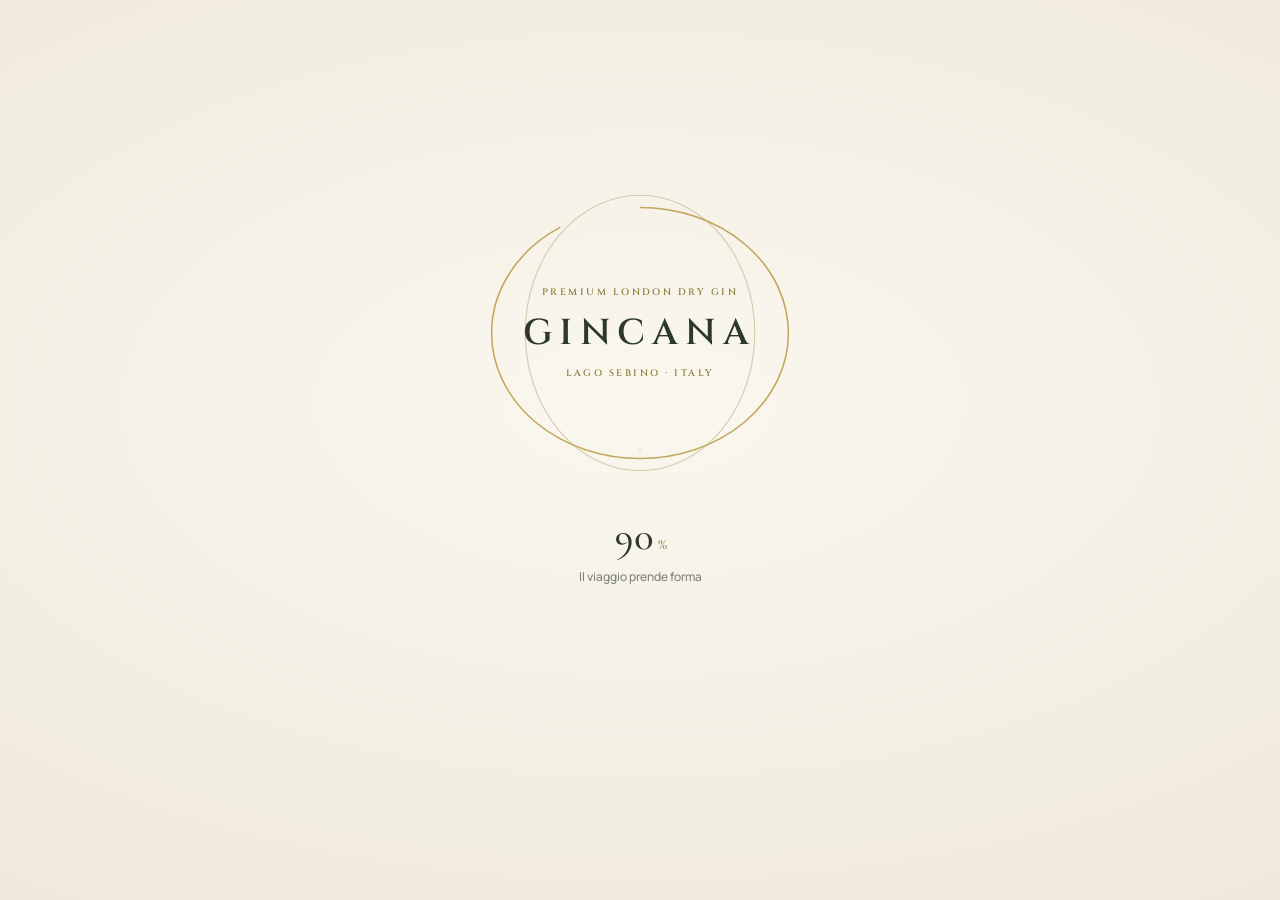
==== commit 822a2dc8: "Anteprima Gincana (26/11/2026 11:22)" ====
--- a/anteprima/index.html
+++ b/anteprima/index.html
@@ -12,9 +12,9 @@
   <link rel="preconnect" href="https://fonts.googleapis.com" />
   <link rel="preconnect" href="https://fonts.gstatic.com" crossorigin />
   <link href="https://fonts.googleapis.com/css2?family=Cinzel:wght@500;600&family=Cormorant+Garamond:ital,wght@0,400;0,500;1,400;1,500&family=Pinyon+Script&family=Manrope:wght@400;500;600;700&display=swap" rel="stylesheet" />
-  <script type="module" crossorigin src="./assets/index-BcDUeJtv.js"></script>
-  <link rel="modulepreload" crossorigin href="./assets/cart-BRs5hpzH.js">
-  <link rel="stylesheet" crossorigin href="./assets/cart-BEZr0bEt.css">
+  <script type="module" crossorigin src="./assets/index-D4Tb0jN_.js"></script>
+  <link rel="modulepreload" crossorigin href="./assets/cart-C99oeNG1.js">
+  <link rel="stylesheet" crossorigin href="./assets/cart-BIGniNLU.css">
 </head>
 <body data-tone="dark" data-variant="editoriale">
   <canvas id="scene" aria-hidden="true"></canvas>
@@ -207,7 +207,6 @@
   </div>
 
   <div class="loader" id="loader" role="dialog" aria-modal="true" aria-labelledby="age-q">
-    <div class="lang-switch lang-switch--gate" data-lang-switch role="group" aria-label="Lingua"></div>
     <div class="loader-stack">
       <div class="loader-ring">
         <svg viewBox="0 0 400 400" aria-hidden="true">
@@ -226,6 +225,7 @@
           <p id="age-q" class="age-q">Hai almeno 18 anni?</p>
           <div class="age-actions"><button class="btn btn--solid" id="enter"><span>Sì, entra</span></button></div>
           <button class="age-no" id="underage">No, non ancora</button>
+          <div class="lang-switch lang-switch--gate" data-lang-switch role="group" aria-label="Lingua"></div>
           <p class="age-msg">Ci vediamo quando sarai maggiorenne. Gincana si beve responsabilmente.</p>
         </div>
       </div>
--- a/anteprima/assets/cart-BIGniNLU.css
+++ b/anteprima/assets/cart-BIGniNLU.css
@@ -0,0 +1 @@
+:root{--lightningcss-light: ;--lightningcss-dark:initial;color-scheme:dark;--night:#0d110d;--green:#2c382c;--gold:#c2a55a;--gold-hi:#f3dfa6;--ivory:#f4f0e6;--ivory-dim:#f4f0e6b8;--ivory-faint:#f4f0e67a;--line:#f4f0e629;--f-display:"Cormorant Garamond", "Times New Roman", serif;--f-script:"Pinyon Script", "Cormorant Garamond", cursive;--f-caps:"Cinzel", "Times New Roman", serif;--f-body:"Manrope", system-ui, -apple-system, "Segoe UI", sans-serif;--ease-out:cubic-bezier(.16, 1, .3, 1);--ease-io:cubic-bezier(.65, 0, .35, 1);--margin:max(24px, 6vw, env(safe-area-inset-left,0px));--edge:22px}*,:before,:after{box-sizing:border-box}html,body{height:100%;margin:0}body{background:var(--night);color:var(--ivory);font-family:var(--f-body);-webkit-font-smoothing:antialiased;overscroll-behavior:none;touch-action:none;-webkit-tap-highlight-color:transparent;overflow:hidden}a{color:inherit}.sr-nav{clip-path:inset(50%);width:1px;height:1px;position:absolute;overflow:hidden}#scene,#scene-video,.station-loop{z-index:1;object-fit:cover;background:var(--night);transform-origin:62%;will-change:transform;width:100%;height:100%;display:block;position:fixed;inset:0}.scene-veil{z-index:2;background:var(--night);opacity:0;pointer-events:none;position:fixed;inset:0}.shade{z-index:2;pointer-events:none;background:linear-gradient(95deg,#090c09d1 0%,#090c098c 32%,#090c0900 60%),linear-gradient(#090c0900 74%,#090c098c 100%),linear-gradient(#090c0980 0%,#090c0900 16%);position:fixed;inset:0}.shade:after{content:"";opacity:0;transition:opacity .9s var(--ease-out);background:linear-gradient(95deg,#090c09e6 0%,#090c09c7 30%,#090c0959 44%,#090c0900 56%);position:absolute;inset:0}body[data-station="2"] .shade:after{opacity:.6}body[data-station="3"] .shade:after,body[data-station="4"] .shade:after{opacity:1}.foil{font-family:var(--f-caps);letter-spacing:.22em;background:linear-gradient(100deg,#8d7334 0%,#c2a55a 28%,#fff4d2 44%,#e6cd8e 50%,#c2a55a 64%,#8d7334 100%) 100% 0/280% 100%;color:#0000;animation:foil 6s var(--ease-io) infinite;-webkit-background-clip:text;background-clip:text;font-weight:600}@keyframes foil{0%,55%{background-position:100% 0}85%,to{background-position:0 0}}.header{z-index:40;top:var(--edge);left:var(--margin);right:var(--margin);grid-template-columns:1fr auto 1fr;align-items:center;gap:16px;display:grid;position:fixed}.brand{justify-self:start;font-size:17px;text-decoration:none}.chapter{font:500 11px var(--f-body);letter-spacing:.28em;text-transform:uppercase;color:var(--ivory-dim);align-items:center;gap:12px;margin:0;display:flex}.ch-num{font:500 15px var(--f-display);letter-spacing:.04em;color:var(--gold-hi);font-variant-numeric:tabular-nums}.ch-sep{background:var(--gold);opacity:.7;width:34px;height:1px}.ch-name{min-width:9ch;display:inline-block}.header-right{justify-self:end;align-items:center;gap:22px;display:flex}.header-link{font:600 11px var(--f-body);letter-spacing:.24em;text-transform:uppercase;padding:10px 0;text-decoration:none}.cart-btn,.menu-btn{height:40px;color:var(--ivory);cursor:pointer;font:600 11px var(--f-body);letter-spacing:.24em;text-transform:uppercase;background:0 0;border:0;align-items:center;gap:10px;padding:0 4px;display:inline-flex}.cart-ic{fill:none;stroke:currentColor;stroke-width:1.5px;stroke-linejoin:round;stroke-linecap:round;width:22px;height:22px;display:none}.menu-buy,.m-only{display:none}.cart-count{min-width:24px;height:24px;font:500 13px var(--f-display);letter-spacing:0;color:var(--gold-hi);font-variant-numeric:tabular-nums;transition:background .4s, color .4s, transform .5s var(--ease-out);border:1px solid #c2a55a99;border-radius:999px;place-items:center;padding:0 6px;display:inline-grid}.cart-count:not([data-empty]):not(:empty){background:var(--gold);color:#121811;border-color:var(--gold)}.cart-btn:hover .cart-count{transform:scale(1.12)}.menu-lines{width:26px;height:10px;position:relative}.menu-lines i{height:1px;transition:transform .6s var(--ease-out);background:currentColor;position:absolute;left:0;right:0}.menu-lines i:first-child{top:0}.menu-lines i:last-child{bottom:0;right:8px}.menu-btn:hover .menu-lines i:last-child{transform:translate(8px)}.progress{z-index:41;pointer-events:none;height:2px;position:fixed;top:0;left:0;right:0}.progress span{background:linear-gradient(90deg, #c2a55a00, var(--gold) 30%, var(--gold-hi));transform-origin:0;height:100%;transform:scaleX(var(--p,0));display:block}.link-line{position:relative}.link-line:after{content:"";background:var(--gold);transform-origin:100%;height:1px;transition:transform .6s var(--ease-out);position:absolute;bottom:4px;left:0;right:0}.link-line:hover:after{transform-origin:100%;transform:scaleX(0)}.link-line:hover{color:var(--gold-hi)}.panels{z-index:3;pointer-events:none;position:fixed;inset:0}.panel{padding:calc(var(--edge) + 78px) var(--margin) clamp(64px, 10vh, 120px);visibility:hidden;align-content:end;transition:visibility 0s linear .6s;display:grid;position:absolute;inset:0}.panel[data-active]{visibility:visible;transition:visibility}.panel-inner{width:min(40rem, 37vw, var(--col-max,40rem));pointer-events:auto;container-type:inline-size}.eyebrow{font:600 12px/1.2 var(--f-body);letter-spacing:.3em;text-transform:uppercase;color:var(--ivory-dim);align-items:center;gap:14px;margin:0 0 20px;display:flex}.eyebrow .idx{font:500 14px var(--f-display);letter-spacing:.04em;color:var(--gold-hi);border-right:1px solid var(--line);padding-right:14px}.panel h1,.panel h2{font-family:var(--f-display);letter-spacing:-.02em;color:var(--ivory);text-wrap:balance;margin:0 0 22px;font-weight:400;line-height:.92}.panel h1{font-size:min(clamp(48px,min(5.2vw,9.2vh),104px),15cqi)}.panel h2{font-size:min(clamp(42px,min(4.7vw,8.4vh),92px),13.5cqi)}.panel h1 em,.panel h2 em{color:var(--gold-hi);font-style:italic}.script{font-family:var(--f-script);letter-spacing:0;color:#0000;background:linear-gradient(100deg,#b6974c 0%,#f6e3ad 40%,#fff8e0 50%,#d8bb72 62%,#a98c45 100%) 100% 0/260% 100%;-webkit-box-decoration-break:clone;box-decoration-break:clone;-webkit-background-clip:text;background-clip:text;margin:-.2em -.34em -.3em -.4em;padding:.2em .34em .3em .4em;font-size:1.12em;font-style:normal;font-weight:400;line-height:.8;display:inline-block}.l{margin:-.12em -.42em -.32em;padding:.16em .42em .34em;display:block;overflow:hidden}.l>span{transition:transform .55s cubic-bezier(.5,0,.75,0);display:block;transform:translateY(105%)}.panel[data-active] .l>span{transition:transform 1.15s var(--ease-out);transform:none}.panel[data-active] .l:nth-child(2)>span{transition-delay:80ms}.panel[data-active] .l:nth-child(3)>span{transition-delay:.16s}.panel[data-active] .script{transition:background-position 1.8s var(--ease-io) .6s;background-position:0 0}.panel-inner>:not(h1,h2){opacity:0;transition:opacity .35s,transform .35s;transform:translateY(16px)}.panel[data-active] .panel-inner>:not(h1,h2){opacity:1;transition:opacity 1s var(--ease-out), transform 1s var(--ease-out);transition-delay:calc(.25s + var(--i,0) * 70ms);transform:none}.lead{max-width:36ch;font:400 clamp(16.5px, min(1.3vw, 2.3vh), 19px)/1.6 var(--f-body);color:var(--ivory-dim);text-wrap:pretty;margin:0 0 24px}.reveal-words .rw{opacity:0;filter:blur(6px);transition:opacity .3s,filter .3s,transform .3s;display:inline-block;transform:translateY(.3em)}.panel[data-active] .reveal-words .rw{opacity:1;filter:none;transition:opacity .9s var(--ease-out), filter .9s var(--ease-out), transform .9s var(--ease-out);transition-delay:calc(.45s + var(--w) * 28ms);transform:none}.specs{grid-template-columns:repeat(3,auto);justify-content:start;gap:0;margin:0 0 28px;display:grid}.specs div{border-right:1px solid var(--line);margin-right:28px;padding:4px 28px 4px 0}.specs div:last-child{border-right:0;margin-right:0}.specs dt{font:600 10.5px var(--f-body);letter-spacing:.26em;text-transform:uppercase;color:var(--gold);margin-bottom:8px}.specs dd{margin:0;display:grid}.specs b{font:400 clamp(34px, 5vh, 46px)/.95 var(--f-display);color:var(--ivory);font-variant-numeric:tabular-nums}.specs b.word{font-style:italic}.specs small{font:400 13.5px var(--f-body);color:var(--ivory-faint);margin-top:6px}.quote{max-width:22ch;font:italic 400 clamp(26px, 2.3vw, 36px)/1.2 var(--f-display);color:var(--ivory);margin:0 0 30px}.journey{counter-reset:j;gap:0;max-width:34rem;margin:0;padding:0;list-style:none;display:grid}.journey li{border-top:1px solid var(--line);grid-template-rows:auto auto;grid-template-columns:44px 1fr;column-gap:8px;padding:14px 0;display:grid;position:relative}.journey li:after{content:"";background:var(--gold);transform-origin:0;width:100%;height:1px;position:absolute;top:-1px;left:0;transform:scaleX(0)}.panel[data-active] .journey li:after{transition:transform 1.4s var(--ease-out);transform:scaleX(1)}.panel[data-active] .journey li:nth-child(2):after{transition-delay:.35s}.panel[data-active] .journey li:nth-child(3):after{transition-delay:.7s}.j-n{font:500 13px var(--f-caps);letter-spacing:.16em;color:var(--gold);grid-row:1/span 2;padding-top:8px}.journey b{font:italic 400 30px/1.1 var(--f-display);color:var(--ivory)}.journey small{font:400 16px/1.5 var(--f-body);color:var(--ivory-dim)}.panel[data-index="1"] .journey{grid-template-columns:repeat(3,minmax(0,1fr));column-gap:18px;max-width:none}.panel[data-index="1"] .journey li{grid-template-rows:auto auto auto;grid-template-columns:1fr;padding:12px 0 0}.panel[data-index="1"] .j-n{grid-row:auto;padding-top:0}.panel[data-index="1"] .journey b{font-size:26px}.panel[data-index="1"] .journey small{font-size:14.5px;line-height:1.45}.panel[data-index="1"] .quote{margin-bottom:22px;font-size:clamp(24px,2vw,32px)}.families{grid-template-columns:repeat(2,minmax(0,1fr));gap:0 30px;max-width:40rem;margin:4px 0 0;padding:0;list-style:none;display:grid}.families li{border-top:1px solid var(--line);grid-template-columns:30px 1fr;padding:13px 0;transition:border-color .5s;display:grid}.families li:hover{border-color:var(--gold)}.f-n{font:500 13px var(--f-display);color:var(--gold);grid-row:1/span 2;padding-top:3px}.families b{font:600 11px var(--f-body);letter-spacing:.24em;text-transform:uppercase;color:var(--gold-hi)}.families i{font:italic 400 21px/1.3 var(--f-display);color:var(--ivory)}.recipe{counter-reset:r;grid-template-columns:repeat(2,minmax(0,1fr));gap:0 30px;max-width:36rem;margin:4px 0 30px;padding:0;list-style:none;display:grid}.recipe li{counter-increment:r;border-top:1px solid var(--line);padding:14px 0 14px 34px;display:grid;position:relative}.recipe li:before{content:counter(r);width:22px;height:22px;font:500 12px var(--f-display);color:var(--gold-hi);border:1px solid #c2a55a99;border-radius:50%;place-items:center;display:grid;position:absolute;top:16px;left:0}.recipe b{font:400 30px/1.05 var(--f-display);color:var(--ivory)}.recipe span{font:400 15.5px/1.45 var(--f-body);color:var(--ivory-dim)}.products{max-width:34rem;margin:0 0 16px;padding:0;list-style:none}.products li{border-top:1px solid var(--line);grid-template-columns:1fr auto auto;align-items:center;gap:0 18px;padding:15px 0;transition:border-color .5s;display:grid}.products li:last-child{border-bottom:1px solid var(--line)}.products li:hover{border-top-color:#c2a55a99}.p-link{text-decoration:none;display:grid}.p-name{font:400 27px/1.15 var(--f-display);color:var(--ivory);transition:color .4s}.p-link:hover .p-name{color:var(--gold-hi)}.p-name small{font:600 11px var(--f-body);letter-spacing:.2em;color:var(--gold);margin-left:8px}.p-note{font:400 15px var(--f-body);color:var(--ivory-faint);margin-top:3px}.p-price{font:400 32px var(--f-display);color:var(--gold-hi)}.p-add{width:44px;height:44px;color:var(--ivory);cursor:pointer;isolation:isolate;font:300 24px/1 var(--f-display);background:0 0;border:1px solid #c2a55a8c;border-radius:50%;position:relative;overflow:visible}.p-add:before{content:"";z-index:-1;background:var(--gold);transition:transform .5s var(--ease-out);border-radius:50%;position:absolute;inset:0;transform:scale(0)}.p-add:hover:before,.p-add[data-done]:before{transform:scale(1)}.p-add:hover,.p-add[data-done]{color:#121811}.p-add span{transition:transform .6s var(--ease-out);display:inline-block}.p-add:hover span{transform:rotate(90deg)}.p-add:focus-visible{outline:2px solid var(--gold);outline-offset:3px}.p-add:after{content:"Aggiungi al carrello";white-space:nowrap;pointer-events:none;-webkit-backdrop-filter:blur(10px);backdrop-filter:blur(10px);font:600 10.5px/1 var(--f-body);letter-spacing:.2em;text-transform:uppercase;color:var(--gold-hi);opacity:0;transition:opacity .35s var(--ease-out), transform .5s var(--ease-out);background:#0c0e0cc7;border:1px solid #c2a55a73;border-radius:999px;padding:8px 14px;position:absolute;bottom:calc(100% + 10px);right:-6px;transform:translateY(6px)}.p-add:hover:after,.p-add:focus-visible:after{opacity:1;transform:none}.p-add[data-done]:after{content:"Aggiunto"}@media (hover:none){.products .p-add{border-radius:999px;align-items:center;gap:6px;width:auto;padding:0 12px 0 10px;font-size:18px;display:inline-flex}.p-add:before{border-radius:999px}.p-add:after{content:"Aggiungi";-webkit-backdrop-filter:none;backdrop-filter:none;opacity:1;color:inherit;letter-spacing:.16em;background:0 0;border:0;padding:0;font-size:10px;position:static;transform:none}.p-add[data-done]:after{content:"Aggiunto"}}.ship{font:500 13.5px var(--f-body);color:var(--ivory-dim);align-items:center;gap:10px;margin:0 0 24px;display:flex}.ship-dot{background:var(--gold);width:7px;height:7px;animation:ping 2.4s var(--ease-out) infinite;border-radius:50%;box-shadow:0 0 #c2a55a99}@keyframes ping{0%{box-shadow:0 0 #c2a55a8c}70%,to{box-shadow:0 0 0 9px #c2a55a00}}.btn{--bg:var(--ivory);--fg:#121811;--bd:var(--ivory);border:1px solid var(--bd);background:var(--bg);height:50px;color:var(--fg);cursor:pointer;font:700 11px/1 var(--f-body);letter-spacing:.2em;text-transform:uppercase;white-space:nowrap;isolation:isolate;border-radius:999px;justify-content:center;align-items:center;padding:0 30px;text-decoration:none;display:inline-flex;position:relative;overflow:hidden}.btn:before{content:"";z-index:-1;background:var(--gold);border-radius:inherit;transition:transform .6s var(--ease-out);position:absolute;inset:0;transform:translateY(101%)}.btn:hover:before{transform:none}.btn span{transition:transform .6s var(--ease-out);display:inline-block}.btn:focus-visible{outline:2px solid var(--gold);outline-offset:3px}.btn--ghost{--bg:transparent;--fg:var(--ivory);--bd:#f4f0e666}.btn--ghost:hover{--fg:#121811}.dots{z-index:4;right:var(--margin);position:fixed;top:50%;transform:translateY(-50%)}.dots ol{counter-reset:ch;-webkit-backdrop-filter:blur(14px)saturate(1.3);backdrop-filter:blur(14px)saturate(1.3);background:#0c0e0c80;border:1px solid #f4f0e624;border-radius:999px;gap:2px;margin:0;padding:10px 8px;list-style:none;display:grid;box-shadow:0 10px 34px #00000061}.dots li{counter-increment:ch}.dots button{cursor:pointer;color:#f4f0e6cc;background:0 0;border:0;border-radius:999px;justify-content:flex-end;align-items:center;gap:10px;height:32px;padding:0 8px;transition:color .4s,background .4s;display:flex;position:relative}.dots button:before{content:"0" counter(ch);font:600 13px var(--f-display);color:inherit;order:2;transition:color .4s}.dots button:after{content:"";transform-origin:100%;width:28px;height:2px;transition:transform .6s var(--ease-out), background .4s;background:currentColor;border-radius:2px;order:3;transform:scaleX(.5)}.dots .tip{-webkit-backdrop-filter:blur(12px);backdrop-filter:blur(12px);height:28px;font:600 10.5px var(--f-body);letter-spacing:.22em;text-transform:uppercase;color:var(--ivory);opacity:0;transition:opacity .4s, transform .6s var(--ease-out);white-space:nowrap;pointer-events:none;background:#0c0e0ca8;border:1px solid #f4f0e61f;border-radius:999px;align-items:center;margin-top:-14px;padding:0 12px;display:flex;position:absolute;top:50%;right:calc(100% + 14px);transform:translate(8px)}.dots button:hover{color:var(--ivory);background:#f4f0e612}.dots button[aria-current]{color:var(--ivory)}.dots button[aria-current]:after{background:var(--gold);transform:none}.dots button:hover .tip,.dots button[aria-current] .tip{opacity:1;transform:none}.dots button[aria-current]:before{color:var(--gold-hi)}.dots button:focus-visible{outline:1px solid var(--gold);outline-offset:2px}.hint{z-index:4;font:600 10px var(--f-body);letter-spacing:.32em;text-transform:uppercase;color:var(--ivory-dim);justify-items:center;gap:10px;transition:opacity .4s;display:grid;position:fixed;bottom:26px;left:50%;translate:-50%}.hint[hidden]{opacity:0;display:grid}.hint-line{background:linear-gradient(var(--gold), transparent);transform-origin:top;width:1px;height:42px;animation:drip 2.2s var(--ease-io) infinite}@keyframes drip{0%{opacity:1;transform:scaleY(0)}60%{opacity:1;transform:scaleY(1)}to{opacity:0;transform:scaleY(1)}}.controls{z-index:35;left:max(22px, env(safe-area-inset-left));right:max(22px, env(safe-area-inset-right));pointer-events:none;justify-content:space-between;transition:opacity .4s;display:flex;position:fixed;bottom:22px}body[data-footer=open] :is(.controls,.dots,.hint,.responsible){opacity:0;pointer-events:none}.orb{pointer-events:auto;cursor:pointer;width:44px;height:44px;color:var(--ivory);border:1px solid var(--line);-webkit-backdrop-filter:blur(10px);backdrop-filter:blur(10px);background:#0d110d59;border-radius:50%;place-items:center;transition:border-color .4s,color .4s;display:grid}.orb:hover{border-color:var(--gold);color:var(--gold-hi)}.sound-tip{white-space:nowrap;pointer-events:none;-webkit-backdrop-filter:blur(10px);backdrop-filter:blur(10px);height:32px;font:600 10.5px var(--f-body);letter-spacing:.2em;text-transform:uppercase;color:var(--gold-hi);opacity:0;transition:opacity .35s var(--ease-out), transform .5s var(--ease-out);background:#0c0e0cb8;border:1px solid #c2a55a73;border-radius:999px;align-items:center;margin:0;padding:0 14px;display:flex;position:absolute;bottom:6px;left:56px;transform:translate(-8px)}.sound-tip[data-show]{opacity:1;transform:none}@media (hover:none) and (pointer:coarse),(width<=900px) and (orientation:portrait){#fullscreen{display:none}}.orb[aria-pressed=true]{background:var(--gold);color:#121811;border-color:var(--gold)}.orb svg{width:20px;height:20px;overflow:visible}.orb .wave{transform-origin:50%;transform-box:fill-box}.responsible{z-index:35;pointer-events:none;font:600 8.5px var(--f-body);letter-spacing:.26em;text-transform:uppercase;color:var(--ivory-faint);margin:0;position:fixed;bottom:6px;left:50%;translate:-50%}.footer{z-index:30;overscroll-behavior:contain;color:var(--ivory);padding:calc(var(--edge) + 88px) var(--margin) 0;clip-path:inset(100% 0 0);visibility:hidden;transition:clip-path 1.2s var(--ease-out), visibility 0s linear 1.2s;background:#0b0f0b;grid-template-rows:1fr auto auto;grid-template-columns:minmax(0,1fr);display:grid;position:fixed;inset:0;overflow:auto}.footer[data-open]{clip-path:inset(0);visibility:visible;transition:clip-path 1.2s var(--ease-out), visibility 0s}.footer{overflow-x:hidden}.f-top{grid-template-columns:minmax(0,1.15fr) minmax(0,.85fr);align-items:end;gap:clamp(40px,7vw,140px);padding-bottom:clamp(28px,4vh,56px);display:grid;position:relative}.f-title{font:400 clamp(56px, min(7vw, 12vh), 132px)/.9 var(--f-display);letter-spacing:-.025em;margin:0 0 22px}.f-title .f-l{display:block}.f-lead{max-width:34ch;font:400 clamp(17px, 1.25vw, 19px)/1.6 var(--f-body);color:var(--ivory-dim);margin:0 0 30px}.f-actions{flex-wrap:wrap;gap:12px;display:flex}.f-side{-webkit-backdrop-filter:blur(10px);backdrop-filter:blur(10px);background:#f4f0e60a;border:1px solid #f4f0e61a;border-radius:18px;gap:34px;padding:30px;display:grid}.f-cols{border-top:1px solid var(--line);grid-template-columns:1fr 1fr;gap:24px;padding-top:26px;display:grid}.footer h3{font:600 11px var(--f-body);letter-spacing:.26em;text-transform:uppercase;color:var(--gold);margin:0 0 12px}.footer .f-cols p{font:400 15.5px/1.85 var(--f-body);color:var(--ivory-dim);margin:0}.footer :is(.f-cols,.f-legal) a{color:inherit;text-underline-offset:3px;text-decoration-color:#c2a55a80;transition:color .3s}.footer :is(.f-cols,.f-legal) a:hover,.f-link:hover{color:var(--gold-hi)}.footer .f-cols a.f-buy{color:var(--gold-hi);-webkit-text-decoration-color:var(--gold);text-decoration-color:var(--gold);font-weight:600}.news{gap:12px;display:grid}.news label{font:400 15.5px/1.55 var(--f-body);color:var(--ivory-dim)}.news-row{gap:10px;display:flex}.news input{border:1px solid var(--line);min-width:0;height:52px;color:var(--ivory);font:400 16px var(--f-body);background:#f4f0e60d;border-radius:999px;flex:1;padding:0 20px;transition:border-color .4s}.news input:focus{border-color:var(--gold);outline:none}.news input[aria-invalid=true]{border-color:#d27a5a}.news-msg{min-height:1.4em;color:var(--gold-hi);margin:0;font:500 13.5px var(--f-body)!important}.news[data-sent] .news-row{display:none}.f-link{color:inherit;font:inherit;cursor:pointer;text-underline-offset:3px;background:0 0;border:0;padding:0;-webkit-text-decoration:underline #c2a55a80;text-decoration:underline #c2a55a80}.f-word-xl{letter-spacing:.04em;text-align:center;white-space:nowrap;-webkit-user-select:none;user-select:none;margin:clamp(6px,2vh,30px) 0 0;padding-top:.06em;font-size:clamp(60px,min(15.5vw,25vh),300px);line-height:.9;position:relative;-webkit-mask-image:linear-gradient(#000 45%,#00000026 100%);mask-image:linear-gradient(#000 45%,#00000026 100%)}.f-legal{border-top:1px solid var(--line);flex-wrap:wrap;justify-content:space-between;gap:8px 30px;padding:16px 0 22px;display:flex;position:relative}.f-legal p{font:400 12.5px/1.6 var(--f-body);color:var(--ivory-faint);margin:0}.footer :is(.f-cta>*,.f-side,.f-word-xl,.f-legal){opacity:0;transition:opacity .5s,transform .5s;transform:translateY(26px)}.footer[data-open] :is(.f-cta>*,.f-side,.f-word-xl,.f-legal){opacity:1;transition:opacity 1.1s var(--ease-out), transform 1.1s var(--ease-out);transform:none}.footer[data-open] .f-cta>:first-child{transition-delay:.35s}.footer[data-open] .f-cta>:nth-child(2){transition-delay:.45s}.footer[data-open] .f-cta>:nth-child(3){transition-delay:.55s}.footer[data-open] .f-cta>:nth-child(4){transition-delay:.65s}.footer[data-open] .f-side{transition-delay:.6s}.footer[data-open] .f-word-xl{transition-duration:1.6s;transition-delay:.75s}.footer[data-open] .f-legal{transition-delay:.9s}.loader{z-index:10000;text-align:center;transition:opacity .9s var(--ease-io), filter .9s var(--ease-io);background:radial-gradient(120% 90% at 50% 45%,#faf7ef,#ebe4d4);place-items:center;display:grid;position:fixed;inset:0}.loader[data-exiting]{opacity:0;filter:blur(6px);pointer-events:none}.loader-stack{justify-items:center;gap:30px;display:grid}.loader-ring{aspect-ratio:1;place-items:center;width:clamp(230px,34vh,330px);display:grid;position:relative}.loader-ring svg{width:100%;height:100%;position:absolute;inset:0}#loader-arc{transition:stroke-dashoffset .4s linear}.loader-center{justify-items:center;gap:10px;display:grid}.wordmark{font-family:var(--f-caps);letter-spacing:.16em;font-weight:600}.loader-word{color:var(--green);letter-spacing:.2em;font-size:clamp(26px,4vh,36px)}.loader-small{font:600 9.5px var(--f-caps);letter-spacing:.26em;color:#8e813d;text-transform:uppercase}.loader-swap{justify-items:center;min-height:150px;display:grid}.loader-swap>*{grid-area:1/1}.loader-progress{font:500 40px/1 var(--f-display);color:var(--green);font-variant-numeric:tabular-nums;transition:opacity .42s .18s,filter .42s .18s}.loader-progress small{color:#8e813d;margin-left:4px;font-size:16px}.loader-stage{font:500 12px var(--f-body);color:#2c382c99;margin-top:12px}.age{z-index:1;opacity:0;filter:blur(3px);pointer-events:none;transition:opacity .64s var(--ease-out) .5s, filter .64s var(--ease-out) .5s;justify-items:center;gap:14px;display:grid;position:relative}.age-q{font:italic 500 28px var(--f-display);color:var(--green);margin:0}.age-actions{flex-wrap:wrap;justify-content:center;gap:10px;display:flex}.loader .btn--solid{--bg:var(--green);--fg:#f4f0e6;--bd:var(--green)}.loader .btn--solid:hover{--fg:#121811}.age-no{font:500 12px var(--f-body);color:#2c382c8c;cursor:pointer;text-underline-offset:3px;background:0 0;border:0;text-decoration:underline}.age-msg{font:500 13px var(--f-body);color:var(--green);max-width:32ch;margin:4px 0 0;display:none}.loader[data-ready] .loader-progress{opacity:0;filter:blur(3px);pointer-events:none;visibility:hidden;transition:opacity .42s .18s,filter .42s .18s,visibility 0s .6s}.loader[data-ready] .age{opacity:1;filter:none;pointer-events:auto}.loader[data-underage] :is(.age-actions,.age-no){display:none}.loader[data-underage] .age-msg{display:block}.menu{z-index:60;touch-action:pan-y;display:grid;position:fixed;inset:0}.menu[hidden]{display:none}.menu-bg{clip-path:inset(0 0 100%);transition:clip-path .9s var(--ease-io);background:#0a0d0a;position:absolute;inset:0}.menu[data-open] .menu-bg{clip-path:inset(0)}.menu-inner{padding:110px var(--margin) 70px;grid-template-columns:1fr minmax(220px,26vw);align-items:end;gap:40px;display:grid;position:relative}.menu-list{display:grid}.menu-list a{color:var(--ivory);border-bottom:1px solid var(--line);align-items:baseline;gap:22px;padding:8px 0;text-decoration:none;display:flex;overflow:hidden}.m-n{font:500 14px var(--f-display);color:var(--gold);min-width:2.2em}.m-t{font:400 clamp(44px, 7.4vh, 92px)/1 var(--f-display);letter-spacing:-.02em;transition:transform .4s var(--ease-io), color .4s;display:inline-block;transform:translateY(110%)}.menu[data-open] .m-t{transition:transform 1.1s var(--ease-out), color .4s, letter-spacing .6s var(--ease-out);transition-delay:calc(.3s + var(--i) * 60ms), 0s, 0s;transform:none}.menu-list a:hover .m-t,.menu-list a:focus-visible .m-t{color:var(--gold-hi);font-style:italic}.menu-list a[aria-current] .m-n:after{content:" ·"}.menu-side{opacity:0;gap:22px;transition:opacity .4s;display:grid}.menu[data-open] .menu-side{opacity:1;transition:opacity 1s var(--ease-out) .7s}.menu-shop{text-align:center;border:1px solid #c2a55a66;border-radius:50%/46%;padding:22px;text-decoration:none;transition:border-color .5s;display:grid}.menu-shop:hover{border-color:var(--gold)}.menu-shop span{font:600 11px var(--f-body);letter-spacing:.3em;text-transform:uppercase;color:var(--ivory-dim)}.menu-shop .script{background-position:0 0;font-size:34px;line-height:1.2}.menu-side p{font:400 15px/1.8 var(--f-body);color:var(--ivory-dim);margin:0}.menu-side a{color:var(--ivory);text-underline-offset:3px;text-decoration-color:#c2a55a80}.menu-note{color:var(--ivory-faint)!important;font-size:13px!important}.menu-close{top:var(--edge);right:var(--margin);height:40px;color:var(--ivory);cursor:pointer;font:600 11px var(--f-body);letter-spacing:.24em;text-transform:uppercase;opacity:0;background:0 0;border:0;transition:opacity .4s;position:absolute}.menu[data-open] .menu-close{opacity:1;transition-delay:.5s}.menu-peek{z-index:1;aspect-ratio:16/10;pointer-events:none;opacity:0;clip-path:inset(50%);width:300px;transition:clip-path .7s var(--ease-out), opacity .4s;border-radius:4px;margin:0;position:fixed;top:0;left:0;overflow:hidden}.menu-peek img{object-fit:cover;width:100%;height:100%;transition:transform 1.2s var(--ease-out);transform:scale(1.2)}.menu[data-peek] .menu-peek{opacity:1;clip-path:inset(0)}.menu[data-peek] .menu-peek img{transform:none}.grain{z-index:9;pointer-events:none;opacity:.075;mix-blend-mode:overlay;background-image:url("data:image/svg+xml;utf8,<svg xmlns='http://www.w3.org/2000/svg' width='220' height='220'><filter id='n'><feTurbulence type='fractalNoise' baseFrequency='0.85' numOctaves='2' stitchTiles='stitch'/><feColorMatrix values='0 0 0 0 1  0 0 0 0 1  0 0 0 0 1  0 0 0 1.4 -0.2'/></filter><rect width='100%' height='100%' filter='url(%23n)'/></svg>");animation:.9s steps(6,end) infinite grain;position:fixed;inset:-50%}@keyframes grain{0%{transform:translate(0)}20%{transform:translate(-6%,4%)}40%{transform:translate(5%,-3%)}60%{transform:translate(-3%,-6%)}80%{transform:translate(6%,5%)}to{transform:translate(0)}}.trail{z-index:19999;pointer-events:none;width:100%;height:100%;position:fixed;inset:0}@media (hover:none),(pointer:coarse){.trail{display:none}}.cursor{z-index:20000;pointer-events:none;opacity:0;width:34px;height:34px;transition:width .5s var(--ease-out), height .5s var(--ease-out), margin .5s var(--ease-out), background .4s, opacity .4s;mix-blend-mode:difference;border:1px solid #f3dfa6b3;border-radius:50%;margin:-17px 0 0 -17px;position:fixed;top:0;left:0}.cursor span{background:var(--gold-hi);border-radius:50%;width:4px;height:4px;margin:-2px;position:absolute;top:50%;left:50%}.cursor[data-on]{opacity:1}.cursor[data-hover]{background:#f3dfa61f;width:64px;height:64px;margin:-32px 0 0 -32px}@media (hover:none),(pointer:coarse){.cursor{display:none}}@media (width<=900px),(pointer:coarse){:root{--edge:16px;--margin:max(18px, 5vw)}.header{grid-template-columns:1fr auto}.chapter{display:none}.brand{font-size:15px}.shade{background:linear-gradient(#090c0900 38%,#090c09b3 66%,#090c09e6 100%),linear-gradient(#090c098c 0%,#090c0900 18%)}.panel{padding:0 var(--margin) 90px}#scene-video,.station-loop{-webkit-mask-image:linear-gradient(#000 calc(100% - 24vh),#0000);mask-image:linear-gradient(#000 calc(100% - 24vh),#0000)}.panel-inner{width:100%;padding-right:50px}.shade:after{background:linear-gradient(#090c0900 18%,#090c09a8 50%,#090c09e0 100%)}body[data-station="1"] .shade:after{opacity:1}.panel h1{font-size:clamp(42px,12vw,58px)}.panel h2{margin-bottom:14px;font-size:clamp(38px,11vw,52px)}.lead{margin-bottom:18px;font-size:16px;line-height:1.55}.specs{grid-template-columns:repeat(3,minmax(0,1fr));margin-bottom:20px}.specs div{margin-right:12px;padding:2px 10px 2px 0}.specs b{font-size:32px}.eyebrow{letter-spacing:.2em;gap:10px;margin-bottom:14px;font-size:10.5px}.eyebrow .idx{padding-right:10px}.specs small{display:none}.specs dt{letter-spacing:.2em;font-size:9.5px}.quote{margin-bottom:16px;font-size:24px}.journey li{grid-template-columns:30px 1fr;padding:9px 0}.journey b{font-size:22px}.journey small{font-size:14px}.families{gap:0 14px}.families li{grid-template-columns:1fr;padding:8px 0}.f-n{display:none}.families b{font-size:9.5px}.families i{font-size:16px}.recipe{gap:0 14px;margin-bottom:18px}.recipe li{padding:9px 0 9px 28px}.recipe li:before{width:19px;height:19px;font-size:11px;top:11px}.recipe b{font-size:22px}.recipe span{font-size:13.5px}.p-note{display:none}.products li{gap:0 12px;padding:8px 0}.p-name{font-size:19px}.p-name small{margin:2px 0 0;display:block}.p-price{font-size:22px}.p-add{width:38px;height:38px;font-size:20px}.ship{margin-bottom:16px;font-size:12px}.header-link:not(.h-buy),.cart-label,.menu-label{display:none}.header-right{gap:8px}.h-buy{-webkit-backdrop-filter:blur(8px);backdrop-filter:blur(8px);letter-spacing:.18em;height:34px;color:var(--gold-hi);white-space:nowrap;background:#0c0e0c73;border:1px solid #c2a55ab3;border-radius:999px;align-items:center;padding:0 14px;font-size:10px;display:inline-flex}.h-buy:after{display:none}.cart-btn{justify-content:center;width:40px;padding:0;position:relative}.cart-ic{display:block}.cart-btn .cart-count{min-width:18px;height:18px;padding:0 4px;font-size:11px;position:absolute;top:2px;right:0}.cart-btn .cart-count[data-empty],.cart-btn .cart-count:empty,.menu-list{display:none}.menu-inner{align-content:start}.menu-side{gap:26px}.menu-shop{background:var(--gold);border-color:var(--gold);border-radius:999px;padding:26px 18px}.menu-shop span{color:#121811;font-size:12px}.menu-shop .script{color:#121811}.menu-buy{display:grid}.menu-buy a,.menu-buy button{border:0;border-bottom:1px solid var(--line);color:var(--ivory);cursor:pointer;text-align:left;background:0 0;justify-content:space-between;align-items:baseline;gap:12px;width:100%;padding:16px 0;text-decoration:none;display:flex}.menu-buy .m-t{font:400 28px/1.1 var(--f-display)}.menu-buy small{font:600 11px var(--f-body);letter-spacing:.16em;text-transform:uppercase;color:var(--gold-hi)}.menu-buy small[data-empty]:before{content:"vuoto"}.menu-inner{padding:90px var(--margin) 40px;grid-template-columns:1fr;align-items:start;gap:30px}.m-t{font-size:clamp(36px,11vw,52px)}.menu-peek{display:none}.news-row{flex-direction:column}.age-actions{flex-direction:column;align-items:stretch;width:min(300px,84vw)}.age-q{font-size:24px}.btn{height:44px;padding:0 20px}.dots{right:8px}.dots ol{padding:8px 4px}.dots button{height:28px;padding:0 6px}.dots .tip,.dots button:before{display:none}.dots button:after{width:20px}.hint{display:none!important}.orb{width:40px;height:40px}.footer{padding-top:calc(var(--edge) + 72px);grid-template-rows:auto auto auto}.f-top{grid-template-columns:1fr;gap:30px}.f-title{font-size:clamp(46px,13vw,64px)}.f-side{padding:22px}.f-legal{flex-direction:column;padding-bottom:28px}}@media (prefers-reduced-motion:reduce){*,:before,:after{transition-duration:.01ms!important;animation-duration:.01ms!important;animation-iteration-count:1!important}}.station-loop{opacity:0;pointer-events:none}@media (width<=900px) and (orientation:portrait){:root{--band:48svh}#scene-video,.station-loop{height:var(--band);transform-origin:50%;inset:0 0 auto;-webkit-mask-image:linear-gradient(#0000 0,#000 7% 80%,#0000);mask-image:linear-gradient(#0000 0,#000 7% 80%,#0000)}.shade{background:linear-gradient(#090c0999 0%,#090c0900 12%)}.shade:after{display:none}.panel{padding:calc(var(--band) - 26px) var(--margin) 78px;align-content:start}.panel-inner{padding-right:0}.dots{top:calc(var(--band) * .5)}.panel h1{margin-bottom:12px;font-size:clamp(36px,10.4vw,48px)}.panel h2{margin-bottom:12px;font-size:clamp(32px,9.4vw,44px)}.eyebrow{margin-bottom:10px}.lead{margin-bottom:14px;font-size:15.5px;line-height:1.5}.d-only{display:none}.m-only{display:block}.panel[data-index="1"] .quote,.journey small,.families i{display:none}.recipe span{font-size:12.5px;line-height:1.35}.panel[data-index="1"] .journey{column-gap:10px}.panel[data-index="1"] .journey li{padding-top:8px}.panel[data-index="1"] .journey b{font-size:22px}.families{grid-template-columns:repeat(3,minmax(0,1fr));gap:0 10px}.families b{font-size:10px}.recipe{grid-template-columns:repeat(2,minmax(0,1fr))}.panel[data-index="4"] .ship,.panel[data-index="4"] .actions{display:none}.specs{margin-bottom:16px}.specs b{font-size:28px}.actions{gap:10px}}@media (width<=380px){.h-buy{letter-spacing:.12em;padding:0 11px}.header-right{gap:4px}.brand{font-size:13px}}@media (width<=900px) and (orientation:portrait){.panel{padding-bottom:72px}.panel h1{font-size:clamp(40px,11.6vw,54px)}.panel h2{font-size:clamp(36px,10.6vw,50px)}.eyebrow{font-size:11.5px}.lead{font-size:17px;line-height:1.5}.specs b{font-size:32px}.specs dt{font-size:10.5px}.panel[data-index="1"] .journey b{font-size:25px}.families b{font-size:12px}.recipe b{font-size:24px}.recipe span{font-size:13.5px}.p-name{font-size:21px}.p-name small{font-size:12px}.p-price{font-size:24px}.btn{height:46px;font-size:11.5px}}.fam-detail{display:none}@media (width<=900px) and (orientation:portrait){.panel{padding-bottom:86px}.panel h1{font-size:clamp(44px,12.6vw,58px)}.panel h2{font-size:clamp(40px,11.6vw,54px)}.eyebrow{font-size:12.5px}.lead{font-size:18.5px;line-height:1.48}.specs b{font-size:36px}.specs dt{font-size:11px}.panel[data-index="1"] .journey b{font-size:28px}.recipe b{font-size:26px}.recipe span{font-size:15px}.p-name{font-size:23px}.p-name small{font-size:13px}.p-price{font-size:26px}.btn{height:48px;font-size:12px}.families{grid-template-columns:repeat(3,minmax(0,1fr));gap:8px}.families li{border:1px solid var(--line);text-align:center;cursor:pointer;-webkit-tap-highlight-color:transparent;border-radius:10px;justify-items:center;padding:12px 6px;transition:border-color .3s,background .3s}.families b{letter-spacing:.14em;font-size:13px}.families li[aria-pressed=true]{border-color:var(--gold);background:#c2a55a24}.fam-detail{min-height:2.9em;font:italic 400 21px/1.35 var(--f-display);color:var(--ivory);margin:14px 0 0;display:block}.fam-detail span{animation:gc-fam-in .5s var(--ease-out);display:block}.fam-detail b{font:600 12px var(--f-body);letter-spacing:.18em;text-transform:uppercase;color:var(--gold-hi);margin-right:6px;font-style:normal}@keyframes gc-fam-in{0%{opacity:0;transform:translateY(8px)}}.swipe-hint{z-index:34;pointer-events:none;font:600 10.5px var(--f-body);letter-spacing:.3em;text-transform:uppercase;color:var(--ivory-dim);opacity:0;flex-direction:column;align-items:center;gap:4px;transition:opacity .5s;display:flex;position:fixed;bottom:28px;left:50%;translate:-50%}.swipe-hint i{border-right:1.5px solid var(--gold);border-bottom:1.5px solid var(--gold);width:10px;height:10px;animation:gc-swipe 1.6s var(--ease-io) infinite;transform:rotate(45deg)}body[data-swipe]:not([data-footer=open]) .swipe-hint{opacity:1}@keyframes gc-swipe{0%,to{opacity:.4;transform:translateY(-3px)rotate(45deg)}50%{opacity:1;transform:translateY(3px)rotate(45deg)}}.responsible{bottom:8px}}@media (prefers-reduced-motion:reduce){.swipe-hint i{animation:none}}.hint{display:none!important}.swipe-hint{z-index:34;left:50%;bottom:calc(30px + env(safe-area-inset-bottom));pointer-events:none;font:700 11px var(--f-body);letter-spacing:.3em;text-transform:uppercase;color:var(--gold-hi);text-shadow:0 1px 10px #000000b3;opacity:0;flex-direction:column;align-items:center;gap:6px;transition:opacity .5s;display:flex;position:fixed;translate:-50%}.swipe-hint i{border-right:2px solid var(--gold-hi);border-bottom:2px solid var(--gold-hi);width:11px;height:11px;animation:gc-swipe 1.6s var(--ease-io) infinite;transform:rotate(45deg)}body[data-swipe]:not([data-footer=open]) .swipe-hint{opacity:1}@keyframes gc-swipe{0%,to{opacity:.45;transform:translateY(-3px)rotate(45deg)}50%{opacity:1;transform:translateY(3px)rotate(45deg)}}.responsible{bottom:calc(8px + env(safe-area-inset-bottom))!important}.controls{bottom:calc(22px + env(safe-area-inset-bottom))}@media (prefers-reduced-motion:reduce){.swipe-hint i{animation:none}}.bot-spots{z-index:3;pointer-events:none;opacity:0;transition:opacity .6s;position:fixed;inset:0}body[data-bot-spots] .bot-spots{opacity:1}.bot-spot{pointer-events:none;cursor:help;border-radius:50%;position:absolute}body[data-bot-spots] .bot-spot{pointer-events:auto}.bot-spot--mark:after{content:"";background:var(--gold-hi);width:9px;height:9px;animation:bot-ping 2.4s var(--ease-out) infinite;border-radius:50%;margin:-4.5px;position:absolute;top:50%;left:50%;box-shadow:0 0 #f3dfa699}.bot-spot[data-hot]{box-shadow:0 0 0 1.5px #f3dfa6d9,0 0 28px #f3dfa640}@keyframes bot-ping{0%{box-shadow:0 0 #f3dfa699}to{box-shadow:0 0 0 12px #f3dfa600}}.bot-tip{z-index:5;white-space:nowrap;pointer-events:none;-webkit-backdrop-filter:blur(12px);backdrop-filter:blur(12px);opacity:0;transition:opacity .3s var(--ease-out), transform .45s var(--ease-out);background:#0c0e0cbd;border:1px solid #c2a55a80;border-radius:12px;gap:2px;margin:0;padding:10px 16px;display:grid;position:fixed;transform:translate(-50%,calc(-100% - 6px))}.bot-tip[data-show]{opacity:1;transform:translate(-50%,calc(-100% - 14px))}.bot-tip b{font:400 22px/1.1 var(--f-display);color:var(--ivory)}.bot-tip small{font:600 10px var(--f-body);letter-spacing:.22em;text-transform:uppercase;color:var(--gold-hi)}@media (prefers-reduced-motion:reduce){.bot-spot--mark:after{animation:none}}.menu-peek{display:none!important}.menu-list a,.menu-list button{border:0;border-bottom:1px solid var(--line);text-align:left;width:100%;color:var(--ivory);cursor:pointer;font:inherit;background:0 0;align-items:baseline;gap:22px;padding:8px 0;text-decoration:none;display:flex;overflow:hidden}.menu-list .m-p{font:600 11px var(--f-body);letter-spacing:.2em;text-transform:uppercase;color:var(--ivory-dim);white-space:nowrap;margin-left:auto;transition:color .4s}.menu-list .m-p[data-empty]:before{content:"vuoto"}.menu-list :is(a,button):hover .m-t,.menu-list :is(a,button):focus-visible .m-t{color:var(--gold-hi);font-style:italic}.menu-list :is(a,button):hover .m-p,.menu-list :is(a,button):focus-visible .m-p{color:var(--gold-hi)}.bot-tip[data-below]{transform:translate(-50%,6px)}.bot-tip[data-below][data-show]{transform:translate(-50%,14px)}.lang-switch{align-items:center;gap:2px;display:inline-flex}.lang-switch button{cursor:pointer;font:600 10.5px var(--f-body);letter-spacing:.16em;color:#f4f0e68c;background:0 0;border:0;border-bottom:1px solid #0000;padding:6px 6px 4px;transition:color .3s,border-color .3s}.lang-switch button:hover{color:var(--ivory)}.lang-switch button[aria-pressed=true]{color:var(--gold-hi);border-bottom-color:var(--gold)}.lang-switch--gate{justify-content:center;margin-top:14px}.menu-side .lang-switch button{padding:8px 10px 6px;font-size:12px}@media (width<=900px),(pointer:coarse){.header .lang-switch{display:none}}html[data-pt] body:before{content:"";z-index:99998;background:#0b0f0b;position:fixed;inset:0}.pt{z-index:99999;pointer-events:none;clip-path:inset(100% 0 0);visibility:hidden;background:#0b0f0b;place-items:center;display:grid;position:fixed;inset:0}.pt[data-state]{visibility:visible}.pt[data-state=in]{clip-path:inset(0);transition:clip-path .7s var(--ease-io);pointer-events:auto}.pt[data-state=cover]{clip-path:inset(0);transition:none}.pt[data-state=out]{clip-path:inset(0 0 100%);transition:clip-path 1s var(--ease-io) .1s}.pt-mark{justify-items:center;gap:14px;display:grid}.pt-word{font:600 clamp(22px, 2.4vw, 34px) var(--f-caps);letter-spacing:.32em;color:var(--gold-hi);opacity:0;transition:opacity .5s, transform .6s var(--ease-out);transform:translateY(10px)}.pt-line{background:var(--gold);transform-origin:0;width:140px;height:1px;transition:transform .7s var(--ease-out);transform:scaleX(0)}.pt[data-state=in] .pt-word,.pt[data-state=cover] .pt-word{opacity:1;transition-delay:.25s;transform:none}.pt[data-state=in] .pt-line,.pt[data-state=cover] .pt-line{transition-delay:.3s;transform:scaleX(1)}.glint{z-index:2;pointer-events:none;opacity:0;mix-blend-mode:screen;background:radial-gradient(ellipse 16% 55% at var(--gx,50%) var(--gy,40%), #fff4d68c, #ffecbe2e 45%, #ffecbe00 72%);border-radius:36% 36% 18% 18%/22% 22% 10% 10%;position:fixed}.glint--stage{z-index:4;background:radial-gradient(ellipse 22% 45% at var(--gx,50%) var(--gy,40%), #fff8e46b, #fff0cd00 70%);border-radius:0;position:absolute;inset:0}@media (hover:hover) and (pointer:fine){html.has-cursor,html.has-cursor *{cursor:none!important}html.has-cursor input:not([type=radio]):not([type=checkbox]),html.has-cursor textarea{cursor:text!important}}.cursor-dot{z-index:20001;background:var(--gold-hi);pointer-events:none;opacity:0;border-radius:50%;width:6px;height:6px;margin:-3px 0 0 -3px;transition:opacity .3s;position:fixed;top:0;left:0;box-shadow:0 0 0 1px #0c0e0c59}.cursor-dot[data-on]{opacity:1}.cursor span{display:none}@media (hover:none),(pointer:coarse){.cursor-dot{display:none}}.cursor[data-label]{mix-blend-mode:normal;border-color:var(--gold);background:#0c0e0c40;width:40px;height:40px;margin:-20px 0 0 -20px}.cursor-label{-webkit-backdrop-filter:blur(6px);backdrop-filter:blur(6px);font:700 9.5px var(--f-body);letter-spacing:.16em;text-transform:uppercase;white-space:nowrap;color:var(--gold-hi);opacity:0;transition:opacity .25s, transform .4s var(--ease-out);background:#0c0e0cd1;border:1px solid #c2a55a73;border-radius:999px;padding:6px 11px 5px;position:absolute;top:50%;left:calc(100% + 10px);transform:translate(-6px,-50%)}.cursor[data-label] .cursor-label{opacity:1;transition-delay:80ms;transform:translateY(-50%)}html[data-age-ok] .age{visibility:hidden}html[lang=de] .panel h1{font-size:min(clamp(44px,min(4.6vw,8.2vh),92px),13.2cqi)}html[lang=de] .panel h1 .l>span,html[lang=de] .h-buy,.header-link{white-space:nowrap}@media (width<=760px){html[lang=de] .panel h1{font-size:clamp(30px,9.4vw,44px)}}::selection{color:#10140f;-webkit-text-fill-color:#10140f;text-shadow:none;background:#d6b76aeb}::-moz-selection{color:#10140f;text-shadow:none;background:#d6b76aeb}.script::selection{color:#10140f}em::selection{color:#10140f}i::selection{color:#10140f}html:not([lang=it]) .responsible{white-space:nowrap}@media (width<=760px){html[lang=de] .responsible{letter-spacing:.14em;font-size:8.5px}}.lang-switch--gate{background:#fffcf499;border:1px solid #8e813d59;border-radius:999px;width:max-content;margin:22px auto 0;padding:4px 8px;display:flex;position:relative}.lang-switch--gate button{color:#20261e99;padding:7px 9px 5px;font-size:11.5px}.lang-switch--gate button:hover{color:#1c221a}.lang-switch--gate button[aria-pressed=true]{color:#6f5f22;border-bottom-color:#8e813d}.bot-hint{-webkit-backdrop-filter:blur(8px);backdrop-filter:blur(8px);color:var(--ivory);font:600 11px var(--f-body);letter-spacing:.12em;text-transform:uppercase;pointer-events:none;transition:opacity .5s, transform .6s var(--ease-out);background:#0c0e0ca8;border:1px solid #c2a55a66;border-radius:999px;align-items:center;gap:10px;margin:0;padding:10px 18px 9px 14px;display:flex;position:absolute;bottom:96px;right:5vw}.bot-hint i{background:var(--gold-hi);border-radius:50%;width:9px;height:9px}@media (prefers-reduced-motion:no-preference){.bot-hint i{animation:1.8s ease-out infinite bot-ping}}.bot-spots[data-used] .bot-hint{opacity:0;transform:translateY(8px)}.hint-touch{display:none}@media (hover:none),(pointer:coarse){.hint-fine{display:none}.hint-touch{display:inline}}@media (width<=760px) and (orientation:portrait){.bot-hint{bottom:auto;right:50%;top:calc(var(--band,48svh) - 52px);letter-spacing:.08em;white-space:nowrap;padding:8px 14px 7px 11px;font-size:9.5px;transform:translate(50%)}.bot-spots[data-used] .bot-hint{transform:translate(50%,8px)}}.cart{z-index:9000;pointer-events:none;position:fixed;inset:0}.cart-veil{opacity:0;transition:opacity .6s var(--ease-out);background:#0508059e;position:absolute;inset:0}.cart-panel{-webkit-backdrop-filter:blur(18px)saturate(1.2);backdrop-filter:blur(18px)saturate(1.2);width:min(460px,100vw);transition:transform .75s var(--ease-out);background:linear-gradient(#1f2820f0,#0e130ef7);border-left:1px solid #c2a55a61;outline:none;grid-template-rows:auto auto 1fr auto;display:grid;position:absolute;top:0;bottom:0;right:0;transform:translate(104%);box-shadow:-40px 0 80px #00000073}.cart[data-open]{pointer-events:auto}.cart[data-open] .cart-veil{opacity:1}.cart[data-open] .cart-panel{transform:none}.cart-panel:before{content:"";pointer-events:none;background:linear-gradient(#0000,#c2a55a66,#0000);width:1px;position:absolute;top:14px;bottom:14px;left:14px}.cart-head{justify-content:space-between;align-items:center;padding:26px 28px 18px 40px;display:flex}.cart-head h2{font:400 40px/1 var(--f-display);color:var(--ivory);letter-spacing:-.01em;margin:0}.cart-head .script{background-position:0 0;font-size:1.05em}.cart-x{cursor:pointer;background:0 0;border:1px solid #f4f0e640;border-radius:50%;width:44px;height:44px;transition:border-color .4s;position:relative}.cart-x span{background:var(--ivory);height:1px;transition:transform .6s var(--ease-out);position:absolute;top:50%;left:13px;right:13px}.cart-x span:first-child{transform:rotate(45deg)}.cart-x span:last-child{transform:rotate(-45deg)}.cart-x:hover{border-color:var(--gold)}.cart-x:hover span:first-child{transform:rotate(135deg)}.cart-x:hover span:last-child{transform:rotate(45deg)}.cart-x:focus-visible,.cart :is(a,body[data-page=shop] button):focus-visible{outline:2px solid var(--gold);outline-offset:3px}.ship-meter{border-bottom:1px solid var(--line);margin:0 28px 0 40px;padding:14px 0 18px}.ship-meter-text{font:400 15px/1.4 var(--f-body);color:var(--ivory-dim);margin:0 0 10px}.ship-meter-text b{color:var(--gold-hi);font-weight:600}.ship-meter-bar{background:#f4f0e61f;border-radius:2px;height:2px;overflow:hidden}.ship-meter-bar span{background:linear-gradient(90deg, #8d7334, var(--gold), var(--gold-hi));transform-origin:0;height:100%;transition:transform .9s var(--ease-out);display:block;transform:scaleX(0)}.cart-list{overscroll-behavior:contain;touch-action:pan-y;-webkit-overflow-scrolling:touch;margin:0;padding:6px 28px 6px 40px;list-style:none;overflow-y:auto}.cart-item{border-bottom:1px solid var(--line);grid-template-columns:72px 1fr auto;align-items:start;gap:16px;padding:18px 0;display:grid}.cart[data-open] .cart-item{animation:gc-ci-in .8s var(--ease-out) both}.cart[data-open] .cart-item:nth-child(2){animation-delay:60ms}.cart[data-open] .cart-item:nth-child(3){animation-delay:.12s}@keyframes gc-ci-in{0%{opacity:0;transform:translate(26px)}}.ci-img{background:#0a0d0a;border-radius:3px;outline:1px solid #c2a55a40;width:72px;height:90px;display:block;overflow:hidden}.ci-img img{object-fit:cover;width:100%;height:100%;display:block}.ci-name{font:400 22px/1.15 var(--f-display);color:var(--ivory);text-decoration:none;display:block}.ci-name small{font:600 11px var(--f-body);letter-spacing:.18em;color:var(--gold);white-space:nowrap;margin-left:6px}.ci-unit{font:400 14px var(--f-body);color:var(--ivory-faint);margin:4px 0 10px}.ci-side{text-align:right;justify-items:end;gap:10px;display:grid}.ci-total{font:400 24px/1 var(--f-display);color:var(--gold-hi);font-variant-numeric:tabular-nums;margin:0}.ci-remove{cursor:pointer;color:var(--ivory-faint);font:600 11px var(--f-body);letter-spacing:.18em;text-transform:uppercase;background:0 0;border:0;padding:6px 0}.ci-remove:after{opacity:.5}.gc-stepper{border:1px solid #f4f0e63d;border-radius:999px;align-items:center;height:40px;display:inline-flex}.gc-stepper button{width:40px;height:38px;color:var(--ivory);font:400 20px/1 var(--f-body);cursor:pointer;background:0 0;border:0;border-radius:50%;transition:color .3s}.gc-stepper button:hover:not(:disabled){color:var(--gold-hi)}.gc-stepper button:disabled{opacity:.3;cursor:default}.gc-stepper output,.gc-stepper input{text-align:center;width:34px;min-width:28px;font:500 17px var(--f-body);color:var(--ivory);font-variant-numeric:tabular-nums;-moz-appearance:textfield;background:0 0;border:0;padding:0}.gc-stepper input::-webkit-outer-spin-button{-webkit-appearance:none;margin:0}.gc-stepper input::-webkit-inner-spin-button{-webkit-appearance:none;margin:0}.cart-empty{align-content:start;gap:14px;padding:40px 28px 0 40px;display:none}.cart[data-empty] .cart-empty{display:grid}.cart[data-empty] :is(.cart-list,.cart-foot){display:none}.cart-empty-title{font:italic 400 30px/1.1 var(--f-display);color:var(--ivory);margin:0}.cart-empty p:not(.cart-empty-title){font:400 16px/1.65 var(--f-body);color:var(--ivory-dim);max-width:34ch;margin:0 0 10px}.cart-empty .btn{justify-self:start}.ce-card{background:#f4f0e60a;border:1px solid #c2a55a47;border-radius:14px;grid-template-columns:120px minmax(0,1fr);gap:18px;margin-top:6px;padding:16px;display:grid}.ce-img{aspect-ratio:3/4;background:#e7dfd0;border-radius:8px;overflow:hidden}.ce-img img{object-fit:cover;width:100%;height:100%;display:block}.ce-body{align-content:start;gap:12px;display:grid}.ce-name{font:400 24px/1.1 var(--f-display)!important;color:var(--ivory)!important;margin:0!important}.ce-name small{font:600 10.5px var(--f-body);letter-spacing:.2em;text-transform:uppercase;color:var(--gold);margin-top:4px;display:block}.ce-formats{grid-template-columns:1fr 1fr;gap:8px;display:grid}.ce-formats button{text-align:left;cursor:pointer;color:var(--ivory);background:0 0;border:1px solid #f4f0e633;border-radius:8px;gap:2px;padding:9px 10px;transition:border-color .3s,background .3s;display:grid}.ce-formats button b{font:400 20px/1 var(--f-display)}.ce-formats button span{font:500 11.5px var(--f-body);color:var(--ivory-faint)}.ce-formats button:hover{border-color:#c2a55a99}.ce-formats button[aria-checked=true]{border-color:var(--gold);background:#c2a55a1a}.ce-formats button[aria-checked=true] b{color:var(--gold-hi)}.cart-empty .ce-add{grid-column:1/-1;justify-self:stretch;height:52px;font-size:11px}.ce-more{font:600 11px var(--f-body);letter-spacing:.2em;text-transform:uppercase;color:var(--ivory-dim);grid-column:1/-1;justify-self:center;text-decoration:none}@media (width<=420px){.ce-card{grid-template-columns:92px minmax(0,1fr);gap:14px;padding:12px}}.cart-foot{background:#080b0880;border-top:1px solid #c2a55a4d;padding:20px 28px 26px 40px}.cart-sum{justify-content:space-between;align-items:baseline;margin:0;display:flex}.cart-sum dt{font:600 12px var(--f-body);letter-spacing:.24em;text-transform:uppercase;color:var(--ivory-dim)}.cart-sum dd{font:400 36px/1 var(--f-display);color:var(--ivory);font-variant-numeric:tabular-nums;margin:0}.cart-note{font:400 14px/1.5 var(--f-body);color:var(--ivory-faint);margin:8px 0 18px}.cart-cta{width:100%;height:56px}.cart-pay{text-align:center;font:500 11px var(--f-body);letter-spacing:.12em;color:var(--ivory-faint);margin:14px 0 0}.cart-toast{z-index:8990;top:78px;right:var(--margin,24px);-webkit-backdrop-filter:blur(14px);backdrop-filter:blur(14px);opacity:0;pointer-events:none;visibility:hidden;width:min(360px,100vw - 32px);transition:opacity .4s var(--ease-out), transform .6s var(--ease-out), visibility 0s linear .6s;background:#141b15eb;border:1px solid #c2a55a6b;border-radius:6px;grid-template-columns:48px 1fr;align-items:center;gap:6px 14px;padding:14px 18px 14px 14px;display:grid;position:fixed;transform:translateY(-14px)scale(.98);box-shadow:0 24px 60px #00000080}.cart-toast[data-show]{opacity:1;pointer-events:auto;visibility:visible;transition-delay:0s;transform:none}.cart-toast img{object-fit:cover;border-radius:3px;grid-row:span 2;width:48px;height:60px}.cart-toast p{margin:0}.ct-title{font:600 11px var(--f-body);letter-spacing:.22em;text-transform:uppercase;color:var(--gold)}.ct-name{font:400 20px/1.2 var(--f-display);color:var(--ivory)}.ct-name small{font:600 10.5px var(--f-body);letter-spacing:.16em;color:var(--gold)}.ct-open{cursor:pointer;color:var(--ivory);font:600 11px var(--f-body);letter-spacing:.2em;text-transform:uppercase;background:0 0;border:0;grid-column:2;justify-self:start;padding:4px 0 6px}[data-cart-count]{background:var(--gold);color:#121811;min-width:20px;height:20px;font:700 11px/1 var(--f-body);letter-spacing:0;border-radius:999px;place-items:center;margin-left:8px;padding:0 6px;display:inline-grid}[data-cart-count][data-empty]{display:none}[data-added]>span{animation:gc-added 1.2s var(--ease-out)}@keyframes gc-added{0%{transform:translateY(0)}30%{transform:translateY(-120%)}31%{transform:translateY(120%)}60%,to{transform:none}}html[data-gate],html[data-gate] body{overflow:hidden}.age-gate{z-index:9500;-webkit-backdrop-filter:blur(16px);backdrop-filter:blur(16px);transition:opacity .7s var(--ease-out);background:#090c09e6;place-items:center;padding:24px;display:grid;position:fixed;inset:0}.age-gate[data-leaving]{opacity:0;pointer-events:none}.ag-card{text-align:center;justify-items:center;gap:14px;max-width:440px;display:grid}.ag-oval{outline-offset:6px;background:radial-gradient(closest-side,#2c382cd9,#1f2820b3);border:1px solid #c2a55ab3;border-radius:50%;outline:1px solid #c2a55a59;place-items:center;width:210px;height:128px;margin-bottom:18px;display:grid}.ag-word{font-size:22px}.ag-q{font:400 40px/1.1 var(--f-display);color:var(--ivory);margin:0}.ag-q .script{background-position:0 0}.ag-sub{font:400 16px/1.6 var(--f-body);color:var(--ivory-dim);margin:0 0 10px}.ag-actions{gap:12px;display:flex}.ag-msg{font:italic 400 20px var(--f-display);color:var(--gold-hi);opacity:0;margin:0;transition:opacity .5s}.age-gate[data-no] .ag-msg{opacity:1}.age-gate[data-no] .ag-actions{opacity:.4;pointer-events:none}html:has(body[data-page=shop]){scroll-behavior:smooth;height:auto}body[data-page=shop]{touch-action:auto;overscroll-behavior:auto;height:auto;min-height:100%;font-size:17px;line-height:1.65;overflow:clip auto}body[data-page=shop] ::selection{background:var(--gold);color:#121811}body[data-page=shop] .gc-grain-layer{z-index:1;pointer-events:none;opacity:.06;mix-blend-mode:overlay;background-image:url("data:image/svg+xml,%3Csvg xmlns='http://www.w3.org/2000/svg' width='160' height='160'%3E%3Cfilter id='n'%3E%3CfeTurbulence type='fractalNoise' baseFrequency='.9' numOctaves='3' stitchTiles='stitch'/%3E%3C/filter%3E%3Crect width='100%25' height='100%25' filter='url(%23n)'/%3E%3C/svg%3E");animation:1.2s steps(6,end) infinite gc-grain;position:fixed;inset:-50%}@keyframes gc-grain{0%{transform:translate(0)}20%{transform:translate(-3%,2%)}40%{transform:translate(2%,-3%)}60%{transform:translate(-2%,-1%)}80%{transform:translate(3%,3%)}to{transform:translate(0)}}body[data-page=shop] .s-header{z-index:50;padding:18px var(--margin);border-bottom:1px solid #0000;grid-template-columns:1fr auto 1fr;align-items:center;gap:16px;transition:background .5s,border-color .5s;display:grid;position:sticky;top:0}body[data-page=shop] .s-header[data-scrolled]{-webkit-backdrop-filter:blur(14px);backdrop-filter:blur(14px);background:#0b0f0bd1;border-bottom-color:#c2a55a2e}body[data-page=shop] .s-header .brand{font-size:17px}body[data-page=shop] .s-header nav{gap:30px;display:flex}body[data-page=shop] .s-header nav a,body[data-page=shop] .s-header .s-cart{font:600 11.5px var(--f-body);letter-spacing:.24em;text-transform:uppercase;color:var(--ivory-dim);padding:10px 0;text-decoration:none}body[data-page=shop] .s-header nav a[aria-current],body[data-page=shop] .s-header nav a:hover{color:var(--ivory)}body[data-page=shop] .s-cart{cursor:pointer;background:0 0;border:0;justify-self:end;align-items:center;display:inline-flex;color:var(--ivory)!important}body[data-page=shop] .s-back{align-items:center;gap:10px;display:inline-flex}body[data-page=shop] .s-back:before{content:"←";font:400 16px var(--f-body);letter-spacing:0;transition:transform .6s var(--ease-out)}body[data-page=shop] .s-back:hover:before{transform:translate(-5px)}body[data-page=shop] [data-reveal]{opacity:0;transition:opacity 1.1s var(--ease-out), transform 1.1s var(--ease-out);transition-delay:calc(var(--d,0) * 80ms);transform:translateY(28px)}body[data-page=shop] [data-reveal][data-in]{opacity:1;transform:none}body[data-page=shop] .rv-line{margin:-.12em -.42em -.32em;padding:.16em .42em .34em;display:block;overflow:hidden}body[data-page=shop] .rv-line>span{transition:transform 1.2s var(--ease-out);transition-delay:calc(var(--d,0) * 90ms);display:block;transform:translateY(105%)}body[data-page=shop] [data-in] .rv-line>span,body[data-page=shop] .rv-line[data-in]>span{transform:none}body[data-page=shop] [data-in] .script{transition:background-position 1.8s var(--ease-io) .5s;background-position:0 0}body[data-page=shop] .s-eyebrow{font:600 12px/1.2 var(--f-body);letter-spacing:.28em;text-transform:uppercase;color:var(--ivory-dim);align-items:center;gap:14px;margin:0 0 20px;display:flex}body[data-page=shop] .s-eyebrow:before{content:"";background:var(--gold);width:34px;height:1px}body[data-page=shop] .s-h2{font:400 clamp(42px, 4.6vw, 80px)/.95 var(--f-display);letter-spacing:-.02em;color:var(--ivory);margin:0 0 22px}body[data-page=shop] .crumbs{padding:8px var(--margin) 0;font:600 11px var(--f-body);letter-spacing:.2em;text-transform:uppercase;color:var(--ivory-faint);flex-wrap:wrap;align-items:center;gap:10px;margin:0;list-style:none;display:flex}body[data-page=shop] .crumbs li+li:before{content:"/";color:#c2a55a99;margin-right:10px}body[data-page=shop] .crumbs a{color:var(--ivory-dim);text-decoration:none}body[data-page=shop] .crumbs a:hover{color:var(--gold-hi)}body[data-page=shop] .pd{z-index:2;padding:28px var(--margin) 90px;grid-template-columns:minmax(0,1.08fr) minmax(0,.92fr);align-items:start;gap:clamp(32px,5vw,88px);display:grid;position:relative}body[data-page=shop] .gallery{grid-template-columns:76px minmax(0,1fr);gap:16px;display:grid;position:sticky;top:92px}body[data-page=shop] .g-thumbs{align-content:start;gap:10px;margin:0;padding:0;list-style:none;display:grid}body[data-page=shop] .g-thumbs button{cursor:pointer;opacity:.5;outline-offset:3px;background:#0a0d0a;border:0;border-radius:3px;outline:1px solid #0000;width:76px;height:101px;padding:0;transition:opacity .4s,outline-color .4s;display:block;overflow:hidden}body[data-page=shop] .g-thumbs button img{object-fit:cover;width:100%;height:100%;display:block}body[data-page=shop] .g-thumbs button[aria-current],body[data-page=shop] .g-thumbs button:hover{opacity:1}body[data-page=shop] .g-thumbs button[aria-current]{outline-color:var(--gold)}body[data-page=shop] .g-stage{aspect-ratio:3/4;cursor:zoom-in;background:#e7dfd0;border-radius:4px;justify-self:center;width:100%;max-height:calc(100svh - 130px);position:relative;overflow:hidden}body[data-page=shop] .g-stage figure{clip-path:inset(100% 0 0);transition:clip-path 1.1s var(--ease-out);margin:0;position:absolute;inset:0}body[data-page=shop] .g-stage figure[data-on]{clip-path:inset(0);z-index:2}body[data-page=shop] .g-stage figure[data-leaving]{z-index:1;clip-path:inset(0)}body[data-page=shop] .g-stage img{object-fit:cover;width:100%;height:100%;transition:transform 1.6s var(--ease-out);display:block;transform:scale(1.08)}body[data-page=shop] .g-stage[data-zoom] figure[data-on] img{transition:transform .5s var(--ease-out)}body[data-page=shop] .g-stage[data-zoom]{cursor:zoom-out}body[data-page=shop] .g-stage figure[data-on] img{transform:scale(1)}body[data-page=shop] .g-stage:after{content:"";z-index:3;pointer-events:none;border:1px solid #c2a55a52;border-radius:2px;position:absolute;inset:12px}body[data-page=shop] .g-count{z-index:4;font:500 15px var(--f-display);color:var(--ivory);letter-spacing:.08em;text-shadow:0 1px 8px #0009;position:absolute;bottom:22px;left:26px}body[data-page=shop] .g-count b{color:var(--gold-hi);font-weight:500}body[data-page=shop] .info{padding-top:6px}body[data-page=shop] .info h1{font:400 clamp(56px, 6.4vw, 118px)/.9 var(--f-display);letter-spacing:-.025em;color:var(--ivory);margin:0 0 20px}body[data-page=shop] .info .script{font-size:1.05em}body[data-page=shop] .price-row{flex-wrap:wrap;align-items:baseline;gap:6px 18px;margin:0 0 18px;display:flex}body[data-page=shop] .price{font:400 54px/1 var(--f-display);color:var(--gold-hi);font-variant-numeric:lining-nums tabular-nums}body[data-page=shop] .unit{font:400 15px var(--f-body);color:var(--ivory-faint)}body[data-page=shop] .pitch{max-width:32ch;font:italic 400 clamp(24px, 2vw, 30px)/1.3 var(--f-display);color:var(--ivory);margin:0 0 30px}body[data-page=shop] .opt-label{font:600 11.5px var(--f-body);letter-spacing:.24em;text-transform:uppercase;color:var(--ivory-dim);margin:0 0 12px;display:block}body[data-page=shop] .formats{flex-wrap:wrap;gap:10px;margin:0 0 28px;display:flex}body[data-page=shop] .formats a{border:1px solid #f4f0e638;border-radius:6px;gap:2px;min-width:132px;padding:14px 20px;text-decoration:none;transition:border-color .4s,background .4s;display:grid;position:relative}body[data-page=shop] .formats a b{font:400 26px/1 var(--f-display);color:var(--ivory)}body[data-page=shop] .formats a span{font:500 14px var(--f-body);color:var(--ivory-faint)}body[data-page=shop] .formats a:hover{border-color:#c2a55a99}body[data-page=shop] .formats a[aria-current]{border-color:var(--gold);background:#c2a55a14}body[data-page=shop] .formats a[aria-current]:after{content:"";background:var(--gold-hi);border-radius:50%;width:7px;height:7px;position:absolute;top:10px;right:10px}body[data-page=shop] .buy{align-items:center;gap:12px;margin:0 0 26px;display:flex}.buy .gc-stepper{height:58px}.buy .gc-stepper button{width:48px;height:56px}body[data-page=shop] .buy .btn{flex:1;height:58px;font-size:12px}body[data-page=shop] .assure{gap:12px;margin:0 0 34px;padding:0;list-style:none;display:grid}body[data-page=shop] .assure li{font:400 16px/1.5 var(--f-body);color:var(--ivory-dim);grid-template-columns:22px 1fr;align-items:baseline;gap:12px;display:grid}body[data-page=shop] .assure li:before{content:"";border:1px solid var(--gold);border-radius:50%;width:10px;height:10px;transform:translateY(1px)}body[data-page=shop] .assure b{color:var(--ivory);font-weight:600}body[data-page=shop] .tabs{border-top:1px solid var(--line)}body[data-page=shop] .tablist{scrollbar-width:none;gap:28px;display:flex;position:relative;overflow-x:auto}body[data-page=shop] .tablist button{cursor:pointer;font:600 12px var(--f-body);letter-spacing:.22em;text-transform:uppercase;color:var(--ivory-faint);white-space:nowrap;background:0 0;border:0;padding:20px 0 16px;transition:color .4s;position:relative}body[data-page=shop] .tablist button[aria-selected=true],body[data-page=shop] .tablist button:hover{color:var(--ivory)}body[data-page=shop] .tab-ink{background:var(--gold);transform-origin:0;width:100px;height:1px;transition:transform .7s var(--ease-out);position:absolute;bottom:0;left:0}body[data-page=shop] .tabpanel{padding:24px 0 4px}body[data-page=shop] .tabpanel[hidden]{display:none}body[data-page=shop] .tabpanel:not([hidden]){animation:gc-tab-in .8s var(--ease-out)}@keyframes gc-tab-in{0%{opacity:0;transform:translateY(10px)}}body[data-page=shop] .tabpanel p{font:400 17px/1.75 var(--f-body);color:var(--ivory-dim);max-width:60ch;margin:0 0 16px}body[data-page=shop] .pd-specs{grid-template-columns:repeat(2,minmax(0,1fr));gap:0 28px;margin:18px 0 0;display:grid}body[data-page=shop] .pd-specs div{border-top:1px solid var(--line);padding:14px 0}body[data-page=shop] .pd-specs dt{font:600 11px var(--f-body);letter-spacing:.22em;text-transform:uppercase;color:var(--gold);margin-bottom:4px}body[data-page=shop] .pd-specs dd{font:400 21px/1.3 var(--f-display);color:var(--ivory);margin:0}body[data-page=shop] .fam{grid-template-columns:repeat(2,minmax(0,1fr));gap:0 28px;margin:0;display:grid}body[data-page=shop] .fam div{border-top:1px solid var(--line);padding:14px 0}body[data-page=shop] .fam dt{font:600 11px var(--f-body);letter-spacing:.22em;text-transform:uppercase;color:var(--gold);margin-bottom:4px}body[data-page=shop] .fam dd{font:italic 400 22px/1.3 var(--f-display);color:var(--ivory);margin:0}body[data-page=shop] .g-nav{z-index:5;gap:8px;display:flex;position:absolute;bottom:18px;right:22px}body[data-page=shop] .g-arrow{cursor:pointer;-webkit-backdrop-filter:blur(10px);backdrop-filter:blur(10px);width:46px;height:46px;color:var(--ivory);transition:background .4s, border-color .4s, transform .5s var(--ease-out);background:#0e120e80;border:1px solid #f4f0e638;border-radius:50%;place-items:center;padding:0;display:grid}body[data-page=shop] .g-arrow svg{fill:none;stroke:currentColor;stroke-width:1.6px;stroke-linecap:round;stroke-linejoin:round;width:18px;height:18px}body[data-page=shop] .g-arrow:hover{color:#12160f;background:#c2a55ad9;border-color:#0000;transform:scale(1.06)}body[data-page=shop] .g-bar{z-index:5;background:#1418122e;height:1px;position:absolute;bottom:41px;left:26px;right:140px}body[data-page=shop] .g-bar i{background:var(--gold);transform-origin:0;transition:transform .9s var(--ease-out);position:absolute;inset:0;transform:scaleX(0)}body[data-page=shop] .g-count{color:#1a1f17;text-shadow:none;bottom:52px}body[data-page=shop] .g-count b{color:#7a5f22}body[data-page=shop] .g-stage[data-zoom] :is(.g-count,.g-bar){opacity:0}body[data-page=shop] .g-count,body[data-page=shop] .g-bar{transition:opacity .4s}body[data-page=shop] .look{z-index:2;padding:clamp(90px, 10vw, 160px) var(--margin) clamp(70px, 8vw, 130px);border-top:1px solid #c2a55a33;grid-template-columns:repeat(12,minmax(0,1fr));gap:40px clamp(16px,2.4vw,36px);display:grid;position:relative}body[data-page=shop] .look-head{grid-area:1/1/auto/span 5;align-self:start;position:sticky;top:120px}body[data-page=shop] .look-lead{max-width:38ch;font:400 18px/1.7 var(--f-body);color:var(--ivory-dim);margin:0}body[data-page=shop] .look figure{margin:0}body[data-page=shop] .look-a{grid-area:1/7/auto/span 6}body[data-page=shop] .look-b{grid-area:2/1/auto/span 5;margin-top:6vh!important}body[data-page=shop] .look-c{grid-area:2/8/auto/span 5;margin-top:22vh!important}body[data-page=shop] .look-img{aspect-ratio:3/4;clip-path:inset(100% 0 0 round 4px);transition:clip-path 1.4s var(--ease-out);background:#0a0d0a;border-radius:4px;position:relative;overflow:hidden}body[data-page=shop] .look-img img{object-fit:cover;will-change:transform;width:100%;height:100%;position:absolute;inset:0;transform:scale(1.12)}body[data-page=shop] .look figure[data-in] .look-img{clip-path:inset(0 round 4px)}body[data-page=shop] .look figcaption{font:italic 400 22px/1.3 var(--f-display);color:var(--ivory);opacity:0;transition:opacity .9s var(--ease-out) .35s, transform .9s var(--ease-out) .35s;align-items:baseline;gap:14px;margin-top:16px;display:flex;transform:translateY(12px)}body[data-page=shop] .look figcaption span{font:600 11px var(--f-body);letter-spacing:.22em;color:var(--gold);font-style:normal}body[data-page=shop] .look figure[data-in] figcaption{opacity:1;transform:none}body[data-page=shop] .serve{z-index:2;border-top:1px solid #c2a55a33;grid-template-columns:minmax(0,1fr) minmax(0,1fr);min-height:88svh;display:grid;position:relative}body[data-page=shop] .serve-img{position:relative;overflow:hidden}body[data-page=shop] .serve-img img{object-fit:cover;will-change:transform;width:100%;height:116%;position:absolute;inset:-8% 0}body[data-page=shop] .serve-text{padding:clamp(60px, 9vw, 140px) var(--margin);align-self:center}body[data-page=shop] .steps-serve{counter-reset:s;margin:34px 0 0;padding:0;list-style:none;display:grid}body[data-page=shop] .steps-serve li{counter-increment:s;border-top:1px solid var(--line);grid-template-columns:64px 1fr;align-items:baseline;gap:18px;padding:20px 0;display:grid}body[data-page=shop] .steps-serve li:before{content:counter(s, upper-roman);font:500 15px var(--f-caps);letter-spacing:.18em;color:var(--gold)}body[data-page=shop] .steps-serve b{font:400 28px/1.15 var(--f-display);color:var(--ivory);margin-bottom:4px;font-weight:400;display:block}body[data-page=shop] .steps-serve span{font:400 16px/1.6 var(--f-body);color:var(--ivory-dim)}body[data-page=shop] .faq{z-index:2;padding:clamp(80px, 10vw, 150px) var(--margin);border-top:1px solid #c2a55a33;grid-template-columns:minmax(0,.8fr) minmax(0,1.2fr);gap:clamp(32px,6vw,110px);display:grid;position:relative}body[data-page=shop] .faq-list{border-bottom:1px solid var(--line)}body[data-page=shop] .faq details{border-top:1px solid var(--line)}body[data-page=shop] .faq summary{cursor:pointer;font:400 clamp(22px, 2vw, 28px)/1.25 var(--f-display);color:var(--ivory);grid-template-columns:1fr 28px;align-items:center;gap:16px;padding:26px 0;list-style:none;transition:color .3s;display:grid}body[data-page=shop] .faq summary::-webkit-details-marker{display:none}body[data-page=shop] .faq summary:hover{color:var(--gold-hi)}body[data-page=shop] .faq summary i{border:1px solid #c2a55a8c;border-radius:50%;width:28px;height:28px;position:relative}body[data-page=shop] .faq summary i:before,body[data-page=shop] .faq summary i:after{content:"";background:var(--gold-hi);height:1px;transition:transform .6s var(--ease-out);position:absolute;top:50%;left:8px;right:8px}body[data-page=shop] .faq summary i:after{transform:rotate(90deg)}body[data-page=shop] .faq details[open] summary i:after{transform:rotate(0)}body[data-page=shop] .faq .ans{overflow:hidden}body[data-page=shop] .faq .ans p{font:400 17px/1.75 var(--f-body);color:var(--ivory-dim);max-width:62ch;margin:0;padding:0 44px 28px 0}body[data-page=shop] .faq details[open] .ans p{animation:gc-tab-in .7s var(--ease-out)}body[data-page=shop] .related{z-index:2;padding:clamp(80px, 9vw, 140px) var(--margin) 110px;border-top:1px solid #c2a55a33;position:relative}body[data-page=shop] .rel-grid{grid-template-columns:repeat(3,minmax(0,1fr));gap:28px;margin-top:40px;display:grid}body[data-page=shop] .card{gap:16px;display:grid;position:relative}body[data-page=shop] .card-img{aspect-ratio:4/5;background:#0a0d0a;border-radius:4px;display:block;position:relative;overflow:hidden}body[data-page=shop] .card-img img{object-fit:cover;width:100%;height:100%;transition:transform 1.4s var(--ease-out);display:block}body[data-page=shop] .card-img img+img{opacity:0;transition:opacity .8s var(--ease-out), transform 1.4s var(--ease-out);position:absolute;inset:0}body[data-page=shop] .card:hover .card-img img{transform:scale(1.05)}body[data-page=shop] .card:hover .card-img img+img{opacity:1}body[data-page=shop] .card-img:after{content:"";pointer-events:none;border:1px solid #c2a55a00;border-radius:2px;transition:border-color .6s;position:absolute;inset:10px}body[data-page=shop] .card:hover .card-img:after{border-color:#c2a55a73}body[data-page=shop] .card-row{grid-template-columns:1fr auto;align-items:baseline;gap:4px 16px;display:grid}body[data-page=shop] .card h3{font:400 28px/1.1 var(--f-display);margin:0}body[data-page=shop] .card h3 a{color:var(--ivory);text-decoration:none}body[data-page=shop] .card h3 small{font:600 11px var(--f-body);letter-spacing:.18em;color:var(--gold);margin-left:6px}body[data-page=shop] .card .c-price{font:400 28px/1 var(--f-display);color:var(--gold-hi)}body[data-page=shop] .card .c-line{font:400 16px/1.55 var(--f-body);color:var(--ivory-faint);grid-column:1/-1;margin:0}body[data-page=shop] .card .c-add{justify-self:start}body[data-page=shop] .card[data-current],body[data-page=shop] .sticky-buy{display:none}body[data-page=shop] .s-footer{z-index:2;background:#0a0d0a;border-top:1px solid #c2a55a59;position:relative}body[data-page=shop] .s-footer .footer-inner{padding:64px var(--margin) 44px;grid-template-columns:1.4fr 1fr 1fr;gap:34px 48px;display:grid}body[data-page=shop] .s-footer .f-word{font-size:clamp(36px,5vw,64px)}body[data-page=shop] .s-footer .f-brand p{font:500 14px var(--f-body);color:var(--ivory-faint);margin:12px 0 0}body[data-page=shop] .s-footer .f-quote{font:italic 400 24px var(--f-display);color:var(--ivory)}body[data-page=shop] .s-footer h3{font:600 11px var(--f-body);letter-spacing:.26em;text-transform:uppercase;color:var(--gold);margin:0 0 12px}body[data-page=shop] .s-footer p{font:400 15px/1.8 var(--f-body);margin:0}body[data-page=shop] .s-footer a{text-underline-offset:3px;text-decoration-color:#c2a55a80}body[data-page=shop] .s-footer .f-legal{border-top:1px solid var(--line);grid-column:1/-1;padding-top:22px}body[data-page=shop] .s-footer .f-legal p{color:var(--ivory-faint);font-size:13px}body[data-page=shop] .demo-ribbon{z-index:51;font:600 11px var(--f-body);letter-spacing:.24em;text-transform:uppercase;color:var(--gold-hi);text-align:center;background:linear-gradient(90deg,#2c382c,#3a4a3b,#2c382c);border-bottom:1px solid #c2a55a73;justify-content:center;align-items:center;gap:12px;padding:9px 16px;display:flex;position:relative}body[data-page=shop] .demo-ribbon:before,body[data-page=shop] .demo-ribbon:after{content:"";background:var(--gold);border-radius:50%;flex:none;width:5px;height:5px}body[data-page=shop] .co{z-index:2;padding:30px var(--margin) 110px;grid-template-columns:minmax(0,1.25fr) minmax(320px,.75fr);align-items:start;gap:clamp(32px,5vw,90px);display:grid;position:relative}body[data-page=shop] .co h1{font:400 clamp(48px, 5vw, 92px)/.92 var(--f-display);letter-spacing:-.02em;margin:0 0 30px}body[data-page=shop] .steps{counter-reset:st;grid-template-columns:repeat(4,1fr);margin:0 0 36px;padding:0;list-style:none;display:grid;position:relative}body[data-page=shop] .steps:before{content:"";background:var(--line);height:1px;position:absolute;top:15px;left:0;right:0}body[data-page=shop] .steps:after{content:"";background:var(--gold);transform-origin:0;height:1px;transform:scaleX(var(--p,0));transition:transform .9s var(--ease-out);position:absolute;top:15px;left:0;right:0}body[data-page=shop] .steps li{counter-increment:st;font:600 11px var(--f-body);letter-spacing:.2em;text-transform:uppercase;color:var(--ivory-faint);justify-items:start;gap:10px;display:grid;position:relative}body[data-page=shop] .steps li:before{content:counter(st);background:var(--night);width:31px;height:31px;font:500 15px var(--f-display);letter-spacing:0;color:var(--ivory-dim);border:1px solid #f4f0e640;border-radius:50%;place-items:center;transition:background .5s,border-color .5s,color .5s;display:grid}body[data-page=shop] .steps li[data-state=current]{color:var(--ivory)}body[data-page=shop] .steps li[data-state=current]:before{border-color:var(--gold);color:var(--gold-hi)}body[data-page=shop] .steps li[data-state=done]:before{content:"✓";background:var(--gold);border-color:var(--gold);color:#121811;font:700 13px var(--f-body)}body[data-page=shop] .steps li[data-state=done]{color:var(--ivory-dim);cursor:pointer}body[data-page=shop] .co-step[hidden]{display:none}body[data-page=shop] .co-step:not([hidden]){animation:gc-step-in .9s var(--ease-out)}@keyframes gc-step-in{0%{opacity:0;transform:translateY(18px)}}body[data-page=shop] .co-step h2{font:400 36px/1.1 var(--f-display);margin:0 0 8px}body[data-page=shop] .co-step>p.co-hint{font:400 16px/1.6 var(--f-body);color:var(--ivory-faint);margin:0 0 26px}body[data-page=shop] .fields{grid-template-columns:repeat(6,minmax(0,1fr));gap:18px 16px;margin-bottom:26px;display:grid}body[data-page=shop] .field{grid-column:span 6;position:relative}body[data-page=shop] .field.half{grid-column:span 3}body[data-page=shop] .field.third{grid-column:span 2}body[data-page=shop] .field.two-third{grid-column:span 4}body[data-page=shop] .field label{font:600 11.5px var(--f-body);letter-spacing:.2em;text-transform:uppercase;color:var(--ivory-dim);margin:0 0 8px;display:block}body[data-page=shop] .field label small{letter-spacing:.1em;text-transform:none;color:var(--ivory-faint);font-weight:500}body[data-page=shop] .field input,body[data-page=shop] .field select{width:100%;height:56px;color:var(--ivory);font:400 17px var(--f-body);appearance:none;background:#f4f0e609;border:1px solid #f4f0e633;border-radius:6px;outline:none;padding:0 18px;transition:border-color .3s,background .3s}body[data-page=shop] .field select{background-image:linear-gradient(45deg, transparent 50%, var(--gold) 50%), linear-gradient(135deg, var(--gold) 50%, transparent 50%);background-position:calc(100% - 22px) 25px,calc(100% - 17px) 25px;background-repeat:no-repeat;background-size:5px 5px}body[data-page=shop] .field select option{background:#141a14}body[data-page=shop] .field input::placeholder{color:#f4f0e64d}body[data-page=shop] .field input:hover,body[data-page=shop] .field select:hover{border-color:#f4f0e65c}body[data-page=shop] .field input:focus,body[data-page=shop] .field select:focus{border-color:var(--gold);background:#c2a55a0f}body[data-page=shop] .field[data-invalid] input,body[data-page=shop] .field[data-invalid] select{border-color:#d07a5a}body[data-page=shop] .field .err{min-height:0;font:500 14px var(--f-body);color:#e79c80;margin:6px 0 0;display:block}body[data-page=shop] .field .err:empty{display:none}body[data-page=shop] .field .brand-ic{height:26px;font:800 11px var(--f-body);letter-spacing:.08em;color:#121811;background:var(--gold-hi);opacity:0;transition:opacity .3s, transform .4s var(--ease-out);border-radius:4px;place-items:center;padding:0 8px;display:grid;position:absolute;top:38px;right:14px;transform:scale(.8)}body[data-page=shop] .field .brand-ic[data-on]{opacity:1;transform:none}body[data-page=shop] .choices{gap:12px;margin-bottom:26px;display:grid}body[data-page=shop] .choices.grid3{grid-template-columns:repeat(3,minmax(0,1fr))}body[data-page=shop] .choice{cursor:pointer;border:1px solid #f4f0e633;border-radius:8px;grid-template-columns:22px 1fr auto;align-items:center;gap:14px;padding:18px 20px;transition:border-color .35s,background .35s;display:grid;position:relative}body[data-page=shop] .choice:hover{border-color:#c2a55a8c}body[data-page=shop] .choice input{opacity:0;pointer-events:none;position:absolute}body[data-page=shop] .choice .dot{border:1px solid #f4f0e666;border-radius:50%;place-items:center;width:20px;height:20px;display:grid}body[data-page=shop] .choice .dot:after{content:"";background:var(--gold-hi);width:10px;height:10px;transition:transform .5s var(--ease-out);border-radius:50%;transform:scale(0)}body[data-page=shop] .choice:has(input:checked){border-color:var(--gold);background:#c2a55a12}body[data-page=shop] .choice:has(input:checked) .dot{border-color:var(--gold)}body[data-page=shop] .choice:has(input:checked) .dot:after{transform:scale(1)}body[data-page=shop] .choice:has(input:focus-visible){outline:2px solid var(--gold);outline-offset:3px}body[data-page=shop] .choice b{font:400 23px/1.15 var(--f-display);color:var(--ivory);font-weight:400;display:block}body[data-page=shop] .choice span.note{font:400 15px/1.45 var(--f-body);color:var(--ivory-faint)}body[data-page=shop] .choice .c-amt{font:400 23px var(--f-display);color:var(--gold-hi)}body[data-page=shop] .choices.grid3 .choice{grid-template-columns:1fr;justify-items:start;gap:8px;min-height:96px}body[data-page=shop] .choices.grid3 .choice .dot{position:absolute;top:14px;right:14px}body[data-page=shop] .pm-ic{font:400 24px/1.1 var(--f-display);color:var(--ivory)}body[data-page=shop] .pay-panel{border:1px solid var(--line);background:#f4f0e606;border-radius:8px;margin:-6px 0 26px;padding:22px}body[data-page=shop] .pay-panel[hidden]{display:none}body[data-page=shop] .pay-panel p{font:400 16px/1.65 var(--f-body);color:var(--ivory-dim);margin:0}body[data-page=shop] .pay-panel .fields{margin-bottom:4px}body[data-page=shop] .test-hint{color:var(--ivory-faint)!important;margin:0 0 18px!important;font-size:14px!important}body[data-page=shop] .test-hint code{color:var(--gold-hi);font:600 14px ui-monospace,monospace}body[data-page=shop] .checks{gap:14px;margin-bottom:28px;display:grid}body[data-page=shop] .check{cursor:pointer;font:400 16px/1.55 var(--f-body);color:var(--ivory-dim);grid-template-columns:24px 1fr;align-items:start;gap:14px;display:grid}body[data-page=shop] .check input{width:22px;height:22px;accent-color:var(--gold);cursor:pointer;margin:1px 0 0}body[data-page=shop] .check[data-invalid]{color:#e79c80}body[data-page=shop] .check a{color:var(--ivory);-webkit-text-decoration-color:var(--gold);text-decoration-color:var(--gold)}body[data-page=shop] .co-nav{flex-wrap:wrap;justify-content:space-between;align-items:center;gap:16px;display:flex}body[data-page=shop] .co-nav .btn{min-width:240px;height:58px;font-size:12px}body[data-page=shop] .co-back{cursor:pointer;color:var(--ivory-dim);font:600 11.5px var(--f-body);letter-spacing:.22em;text-transform:uppercase;background:0 0;border:0;padding:10px 0}body[data-page=shop] .co-back:hover{color:var(--ivory)}body[data-page=shop] .btn[data-loading]{pointer-events:none}body[data-page=shop] .btn[data-loading] span{opacity:0}body[data-page=shop] .btn[data-loading]:after{content:"";border:2px solid #12181140;border-top-color:#121811;border-radius:50%;width:20px;height:20px;margin:-10px;animation:.8s linear infinite gc-spin;position:absolute;top:50%;left:50%}@keyframes gc-spin{to{transform:rotate(360deg)}}body[data-page=shop] .summary{background:linear-gradient(#1f282099,#0e130e99);border:1px solid #c2a55a4d;border-radius:10px;padding:28px;position:sticky;top:92px}body[data-page=shop] .sum-toggle{display:none}body[data-page=shop] .sum-title{justify-content:space-between;align-items:baseline;margin:0 0 18px;display:flex}body[data-page=shop] .sum-title h2{font:400 30px var(--f-display);margin:0}body[data-page=shop] .sum-title button{cursor:pointer;color:var(--gold-hi);font:600 11px var(--f-body);letter-spacing:.2em;text-transform:uppercase;background:0 0;border:0;padding:6px 0}body[data-page=shop] .sum-items{margin:0 0 18px;padding:0;list-style:none}body[data-page=shop] .sum-items li{border-top:1px solid var(--line);grid-template-columns:56px 1fr auto;align-items:center;gap:14px;padding:12px 0;display:grid}body[data-page=shop] .sum-items .si-img{width:56px;height:70px;position:relative}body[data-page=shop] .sum-items .si-img img{object-fit:cover;border-radius:3px;width:100%;height:100%;display:block}body[data-page=shop] .sum-items .si-img b{background:var(--gold);color:#121811;min-width:22px;height:22px;font:700 11px var(--f-body);border-radius:999px;place-items:center;padding:0 5px;display:grid;position:absolute;top:-8px;right:-8px}body[data-page=shop] .sum-items .si-name{font:400 20px/1.2 var(--f-display);color:var(--ivory)}body[data-page=shop] .sum-items .si-name small{font:600 10.5px var(--f-body);letter-spacing:.16em;color:var(--gold);margin-top:3px;display:block}body[data-page=shop] .sum-items .si-total{font:400 20px var(--f-display);color:var(--ivory);font-variant-numeric:tabular-nums}body[data-page=shop] .coupon{gap:10px;margin:0 0 6px;display:flex}body[data-page=shop] .coupon input{min-width:0;height:50px;color:var(--ivory);font:500 15px var(--f-body);letter-spacing:.12em;text-transform:uppercase;background:#f4f0e609;border:1px solid #f4f0e633;border-radius:6px;outline:none;flex:1;padding:0 16px}body[data-page=shop] .coupon input:focus{border-color:var(--gold)}body[data-page=shop] .coupon .btn{height:50px;padding:0 22px}body[data-page=shop] .coupon-msg{min-height:22px;font:500 14px var(--f-body);color:var(--ivory-faint);margin:0 0 14px}body[data-page=shop] .coupon-msg[data-ok]{color:var(--gold-hi)}body[data-page=shop] .coupon-msg[data-err]{color:#e79c80}body[data-page=shop] .coupon-tip{font:400 13.5px var(--f-body);color:var(--ivory-faint);margin:-8px 0 16px}body[data-page=shop] .totals{border-top:1px solid var(--line);gap:10px;margin:0;padding-top:14px;display:grid}body[data-page=shop] .totals div{font:400 16px var(--f-body);color:var(--ivory-dim);justify-content:space-between;display:flex}body[data-page=shop] .totals dd{color:var(--ivory);font-variant-numeric:tabular-nums;margin:0}body[data-page=shop] .totals .disc dd{color:var(--gold-hi)}body[data-page=shop] .totals .grand{border-top:1px solid #c2a55a4d;align-items:baseline;margin-top:8px;padding-top:16px}body[data-page=shop] .totals .grand dt{font:600 12px var(--f-body);letter-spacing:.24em;text-transform:uppercase;color:var(--ivory)}body[data-page=shop] .totals .grand dd{font:400 40px/1 var(--f-display);color:var(--gold-hi)}body[data-page=shop] .sum-foot{font:400 13.5px/1.6 var(--f-body);color:var(--ivory-faint);margin:14px 0 0}body[data-page=shop] .done{text-align:center;justify-items:center;gap:16px;padding:20px 0 40px;display:grid}body[data-page=shop] .seal{width:150px;height:150px}body[data-page=shop] .seal circle,body[data-page=shop] .seal path{fill:none;stroke:var(--gold);stroke-linecap:round;stroke-linejoin:round}body[data-page=shop] .seal .s1{stroke-width:1.4px;stroke-dasharray:440;stroke-dashoffset:440px;animation:gc-draw 1.6s var(--ease-out) forwards}body[data-page=shop] .seal .s2{stroke-width:1px;stroke-opacity:.55;stroke-dasharray:400;stroke-dashoffset:400px;animation:gc-draw 1.6s var(--ease-out) .2s forwards}body[data-page=shop] .seal .s3{stroke:var(--gold-hi);stroke-width:3px;stroke-dasharray:90;stroke-dashoffset:90px;animation:gc-draw .9s var(--ease-out) .9s forwards}@keyframes gc-draw{to{stroke-dashoffset:0}}body[data-page=shop] .done h2{font:400 clamp(44px, 4.6vw, 76px)/.95 var(--f-display);margin:0}body[data-page=shop] .done .order-no{font:600 13px var(--f-body);letter-spacing:.28em;color:var(--gold-hi)}body[data-page=shop] .done p{max-width:46ch;font:400 17px/1.7 var(--f-body);color:var(--ivory-dim);margin:0}body[data-page=shop] .done .recap{text-align:left;width:100%;max-width:520px;margin:14px 0 10px}body[data-page=shop] .done .actions{flex-wrap:wrap;justify-content:center;gap:12px;margin-top:10px;display:flex}body[data-page=shop] .co[data-done] .summary{display:none}body[data-page=shop] .co[data-done]{grid-template-columns:1fr;max-width:860px;margin:0 auto}body[data-page=shop] .co[data-done] :is(.steps,body[data-page=shop] .co-title){display:none}body[data-page=shop] .co-empty{justify-items:start;gap:18px;padding:20px 0 60px;display:grid}body[data-page=shop] .co-empty[hidden]{display:none}body[data-page=shop] .co-empty p{font:400 18px/1.7 var(--f-body);color:var(--ivory-dim);max-width:46ch;margin:0}body[data-page=shop] .co[data-empty] .co-title,body[data-page=shop] .co[data-empty] .summary,body[data-page=shop] .co[data-empty] .steps,body[data-page=shop] .co[data-empty] form{display:none}@media (width<=960px){body[data-page=shop] .s-header{grid-template-columns:1fr auto;padding:14px 16px}body[data-page=shop] .s-header nav{display:none}body[data-page=shop] .crumbs{padding:6px 16px 0}body[data-page=shop] .pd{grid-template-columns:minmax(0,1fr);gap:30px;padding:18px 16px 70px}body[data-page=shop] .gallery{grid-template-columns:minmax(0,1fr);position:relative;top:0}body[data-page=shop] .g-thumbs{scrollbar-width:none;order:2;gap:10px;display:flex;overflow-x:auto}body[data-page=shop] .g-thumbs button{flex:none;width:62px;height:78px}body[data-page=shop] .g-stage{cursor:default;max-height:none}body[data-page=shop] .g-thumbs button{height:83px}body[data-page=shop] .g-nav{bottom:14px;right:14px}body[data-page=shop] .g-arrow{width:40px;height:40px}body[data-page=shop] .g-bar{bottom:33px;left:18px;right:116px}body[data-page=shop] .g-count{bottom:44px;left:18px}body[data-page=shop] .look{grid-template-columns:repeat(6,minmax(0,1fr));row-gap:34px;padding:80px 16px 70px}body[data-page=shop] .look-head{grid-column:1/-1;position:relative;top:0}body[data-page=shop] .look-a{grid-area:auto/1/auto/-1}body[data-page=shop] .look-b{grid-area:auto/1/auto/span 4;margin-top:0!important}body[data-page=shop] .look-c{grid-area:auto/3/auto/-1;margin-top:0!important}body[data-page=shop] .info h1{font-size:clamp(54px,15vw,76px)}body[data-page=shop] .price{font-size:46px}body[data-page=shop] .serve{grid-template-columns:minmax(0,1fr);min-height:0}body[data-page=shop] .serve-img{aspect-ratio:4/5}body[data-page=shop] .serve-text{padding:56px 16px}body[data-page=shop] .faq{grid-template-columns:minmax(0,1fr);gap:10px;padding:80px 16px}body[data-page=shop] .faq .ans p{padding-right:0}body[data-page=shop] .related{padding:80px 16px 120px}body[data-page=shop] .rel-grid{grid-template-columns:minmax(0,1fr);gap:40px}body[data-page=shop] .pd-specs,body[data-page=shop] .fam{grid-template-columns:1fr 1fr;gap:0 16px}body[data-page=shop] .s-footer .footer-inner{grid-template-columns:1fr;padding:48px 16px 110px}body[data-page=shop] .sticky-buy{z-index:60;left:10px;right:10px;bottom:max(10px, env(safe-area-inset-bottom));-webkit-backdrop-filter:blur(14px);backdrop-filter:blur(14px);transition:transform .7s var(--ease-out);background:#141b15eb;border:1px solid #c2a55a66;border-radius:12px;grid-template-columns:44px 1fr auto;align-items:center;gap:12px;padding:10px 10px 10px 12px;display:grid;position:fixed;transform:translateY(140%);box-shadow:0 20px 50px #00000080}body[data-page=shop] .sticky-buy[data-show]{transform:none}body[data-page=shop] .sticky-buy img{object-fit:cover;border-radius:3px;width:44px;height:55px}body[data-page=shop] .sticky-buy p{font:400 19px/1.1 var(--f-display);color:var(--ivory);margin:0}body[data-page=shop] .sticky-buy p small{font:500 13px var(--f-body);color:var(--gold-hi);margin-top:3px;display:block}body[data-page=shop] .sticky-buy .btn{height:46px;padding:0 18px}body[data-page=shop] .co{grid-template-columns:minmax(0,1fr);gap:18px;padding:18px 16px 90px}body[data-page=shop] .summary{border:1px solid #c2a55a4d;order:-1;padding:0;position:relative;top:0}body[data-page=shop] .sum-toggle{cursor:pointer;width:100%;color:var(--ivory);font:600 12px var(--f-body);letter-spacing:.2em;text-transform:uppercase;background:0 0;border:0;justify-content:space-between;align-items:center;padding:18px;display:flex}body[data-page=shop] .sum-toggle b{font:400 26px var(--f-display);color:var(--gold-hi);letter-spacing:0}body[data-page=shop] .sum-toggle i{transition:transform .5s var(--ease-out);margin-left:8px;font-style:normal;display:inline-block}body[data-page=shop] .summary[data-open] .sum-toggle i{transform:rotate(180deg)}body[data-page=shop] .sum-body{padding:0 18px 20px;display:none}body[data-page=shop] .sum-title h2{clip-path:inset(50%);width:1px;height:1px;position:absolute;overflow:hidden}body[data-page=shop] .sum-title{justify-content:flex-end;margin-bottom:6px}body[data-page=shop] .summary[data-open] .sum-body{animation:gc-tab-in .6s var(--ease-out);display:block}body[data-page=shop] .steps li{letter-spacing:.12em;font-size:9.5px}body[data-page=shop] .field.half,body[data-page=shop] .field.third,body[data-page=shop] .field.two-third{grid-column:span 6}body[data-page=shop] .field.third.pair{grid-column:span 3}body[data-page=shop] .choices.grid3{grid-template-columns:1fr 1fr}body[data-page=shop] .co-nav{flex-direction:column-reverse;align-items:stretch}body[data-page=shop] .co-nav .btn{width:100%;min-width:0}.cart-head,.ship-meter,.cart-list,.cart-foot,.cart-empty{padding-left:28px;padding-right:20px}.ship-meter{margin-left:28px;margin-right:20px;padding-left:0;padding-right:0}.cart-panel:before{left:10px}.cart-toast{top:auto;bottom:86px;right:16px}}@media (width<=420px){body[data-page=shop] .buy{flex-wrap:wrap}body[data-page=shop] .buy .btn{flex-basis:100%}body[data-page=shop] .formats a{flex:1;min-width:0}body[data-page=shop] .card-row{grid-template-columns:1fr}}@media (prefers-reduced-motion:reduce){.cart-panel,.cart-veil,.cart-toast,body[data-page=shop] .g-stage figure,body[data-page=shop] .g-stage img,body[data-page=shop] .look-img,body[data-page=shop] .look figcaption,body[data-page=shop] [data-reveal],body[data-page=shop] .rv-line>span{transition-duration:10ms!important;transition-delay:0s!important}.cart[data-open] .cart-item,body[data-page=shop] .tabpanel:not([hidden]),body[data-page=shop] .co-step:not([hidden]),body[data-page=shop] .gc-grain-layer{animation:none}body[data-page=shop] .seal *{animation-duration:10ms!important;animation-delay:0s!important}html:has(body[data-page=shop]){scroll-behavior:auto}}body[data-page=shop] .ct{z-index:2;padding:34px var(--margin) clamp(90px, 10vw, 150px);position:relative}body[data-page=shop] .ct-hero{max-width:60rem;padding:clamp(20px,4vw,60px) 0 clamp(40px,5vw,70px)}body[data-page=shop] .ct-title{font:400 clamp(56px, 7vw, 124px)/.9 var(--f-display);letter-spacing:-.025em;text-transform:none;color:var(--ivory);margin:0 0 24px}body[data-page=shop] .ct-title .script{font-size:1.05em}body[data-page=shop] .ct-lead{max-width:46ch;font:400 clamp(17px, 1.3vw, 19px)/1.7 var(--f-body);color:var(--ivory-dim);margin:0}body[data-page=shop] .ct-grid{grid-template-columns:minmax(0,1.2fr) minmax(0,.8fr);align-items:start;gap:clamp(28px,5vw,90px);display:grid}body[data-page=shop] .ct-form{-webkit-backdrop-filter:blur(10px);backdrop-filter:blur(10px);background:#f4f0e609;border:1px solid #f4f0e61a;border-radius:18px;padding:clamp(26px,3vw,44px);position:relative}body[data-page=shop] .ct-h2{font:400 clamp(32px, 2.6vw, 44px)/1 var(--f-display);color:var(--ivory);margin:0 0 26px}body[data-page=shop] .ct-label{font:600 11.5px var(--f-body);letter-spacing:.2em;text-transform:uppercase;color:var(--ivory-dim);margin:0 0 10px;display:block}body[data-page=shop] .field textarea{width:100%;min-height:150px;color:var(--ivory);font:400 17px/1.6 var(--f-body);resize:vertical;background:#f4f0e609;border:1px solid #f4f0e633;border-radius:6px;outline:none;padding:16px 18px;transition:border-color .3s,background .3s}body[data-page=shop] .field textarea:hover{border-color:#f4f0e65c}body[data-page=shop] .field textarea:focus{border-color:var(--gold);background:#c2a55a0f}body[data-page=shop] .field[data-invalid] textarea{border-color:#d07a5a}body[data-page=shop] .ct-topics{flex-wrap:wrap;gap:8px;display:flex}body[data-page=shop] .ct-topics label{cursor:pointer;position:relative}body[data-page=shop] .ct-topics input{opacity:0;pointer-events:none;position:absolute}body[data-page=shop] .ct-topics span{height:42px;font:500 14.5px var(--f-body);color:var(--ivory-dim);border:1px solid #f4f0e633;border-radius:999px;align-items:center;padding:0 18px;transition:border-color .3s,background .3s,color .3s;display:inline-flex}body[data-page=shop] .ct-topics label:hover span{color:var(--ivory);border-color:#c2a55a99}body[data-page=shop] .ct-topics input:checked+span{border-color:var(--gold);color:var(--gold-hi);background:#c2a55a1f}body[data-page=shop] .ct-topics input:focus-visible+span{outline:2px solid var(--gold);outline-offset:2px}body[data-page=shop] .ct-send{min-width:240px;height:58px}body[data-page=shop] .ct-note{font:400 13px var(--f-body);color:var(--ivory-faint);margin:14px 0 0}body[data-page=shop] .ct-form[data-sent]>:not(.ct-done){display:none}body[data-page=shop] .ct-done{animation:gc-tab-in .9s var(--ease-out);justify-items:start;gap:16px;padding:20px 0;display:grid}body[data-page=shop] .ct-done[hidden]{display:none}body[data-page=shop] .ct-done-t{font:400 clamp(38px, 4vw, 60px)/1 var(--f-display);color:var(--ivory);margin:0}body[data-page=shop] .ct-info{gap:34px;display:grid;position:sticky;top:110px}body[data-page=shop] .ct-list{margin:0;display:grid}body[data-page=shop] .ct-list>div{border-top:1px solid var(--line);grid-template-columns:110px 1fr;align-items:baseline;gap:16px;padding:20px 0;display:grid}body[data-page=shop] .ct-list>div:last-child{border-bottom:1px solid var(--line)}body[data-page=shop] .ct-list dt{font:600 11px var(--f-body);letter-spacing:.24em;text-transform:uppercase;color:var(--gold)}body[data-page=shop] .ct-list dd{font:400 clamp(22px, 1.8vw, 27px)/1.3 var(--f-display);color:var(--ivory);margin:0}body[data-page=shop] .ct-list dd small{font:400 14.5px/1.5 var(--f-body);color:var(--ivory-faint);margin-top:6px;display:block}body[data-page=shop] .ct-list a{color:inherit;background:linear-gradient(var(--gold), var(--gold)) 0 100% / 0 1px no-repeat;transition:background-size .6s var(--ease-out), color .3s;text-decoration:none}body[data-page=shop] .ct-list a:hover{color:var(--gold-hi);background-size:100% 1px}body[data-page=shop] .ct-photo{margin:0}body[data-page=shop] .ct-photo img{aspect-ratio:4/3;object-fit:cover;border-radius:6px;width:100%;display:block}body[data-page=shop] .ct-photo figcaption{font:italic 400 20px/1.35 var(--f-display);color:var(--ivory-dim);margin-top:12px}@media (width<=960px){body[data-page=shop] .ct{padding:18px 16px 90px}body[data-page=shop] .ct-grid{grid-template-columns:minmax(0,1fr)}body[data-page=shop] .ct-info{position:relative;top:0}body[data-page=shop] .ct-form .field.half{grid-column:span 6}body[data-page=shop] .ct-list>div{grid-template-columns:92px 1fr}body[data-page=shop] .ct-send{width:100%}}body[data-page=shop] .ct-form .ct-topics label,body[data-page=shop] .ct-form .check{text-transform:none;letter-spacing:normal;margin:0}body[data-page=shop] .ct-form .check{font:400 15.5px/1.55 var(--f-body);color:var(--ivory-dim);display:grid}body[data-page=shop] .s-header{grid-template-columns:1fr auto 1fr auto}body[data-page=shop] .s-header .lang-switch{justify-self:end}@media (width<=960px){body[data-page=shop] .s-header{grid-template-columns:1fr auto auto}}body[data-page=shop] .g-thumbs button{position:relative}body[data-page=shop] .t360{color:var(--gold-hi);font:700 9px var(--f-body);letter-spacing:.08em;background:#0c0e0cb8;border-radius:999px;padding:3px 6px;position:absolute;inset:auto 6px 6px auto}body[data-page=shop] .v360{cursor:grab;touch-action:pan-y;-webkit-user-select:none;user-select:none}body[data-page=shop] .v360[data-drag]{cursor:grabbing}body[data-page=shop] .g-stage figure.v360[data-on] img,body[data-page=shop] .g-stage figure.v360 img{pointer-events:none;transition:none;transform:none}.v360-hint{z-index:3;-webkit-backdrop-filter:blur(8px);backdrop-filter:blur(8px);color:var(--ivory);font:600 10px var(--f-body);letter-spacing:.2em;text-transform:uppercase;white-space:nowrap;pointer-events:none;transition:opacity .5s, transform .6s var(--ease-out);background:#0c0e0c99;border-radius:999px;align-items:center;gap:10px;margin:0;padding:9px 16px;display:flex;position:absolute;bottom:64px;left:50%;transform:translate(-50%)}.v360-hint svg{fill:none;width:30px;height:10px;stroke:var(--gold-hi);stroke-width:1.4px;stroke-linecap:round;stroke-linejoin:round}.v360[data-touched] .v360-hint{opacity:0;transform:translate(-50%,8px)}@media (prefers-reduced-motion:no-preference){.v360:not([data-touched]) .v360-hint svg{animation:v360-nudge 2.4s var(--ease-io) infinite}}@keyframes v360-nudge{0%,to{transform:translate(-4px)}50%{transform:translate(4px)}}body[data-page=shop] .s-header nav{align-items:center}body[data-page=shop] .s-header nav .s-back{line-height:inherit}body[data-page=shop] .s-header nav .s-back:before{font-size:14px;line-height:1}.ce-more.link-line{padding:4px 0 10px}
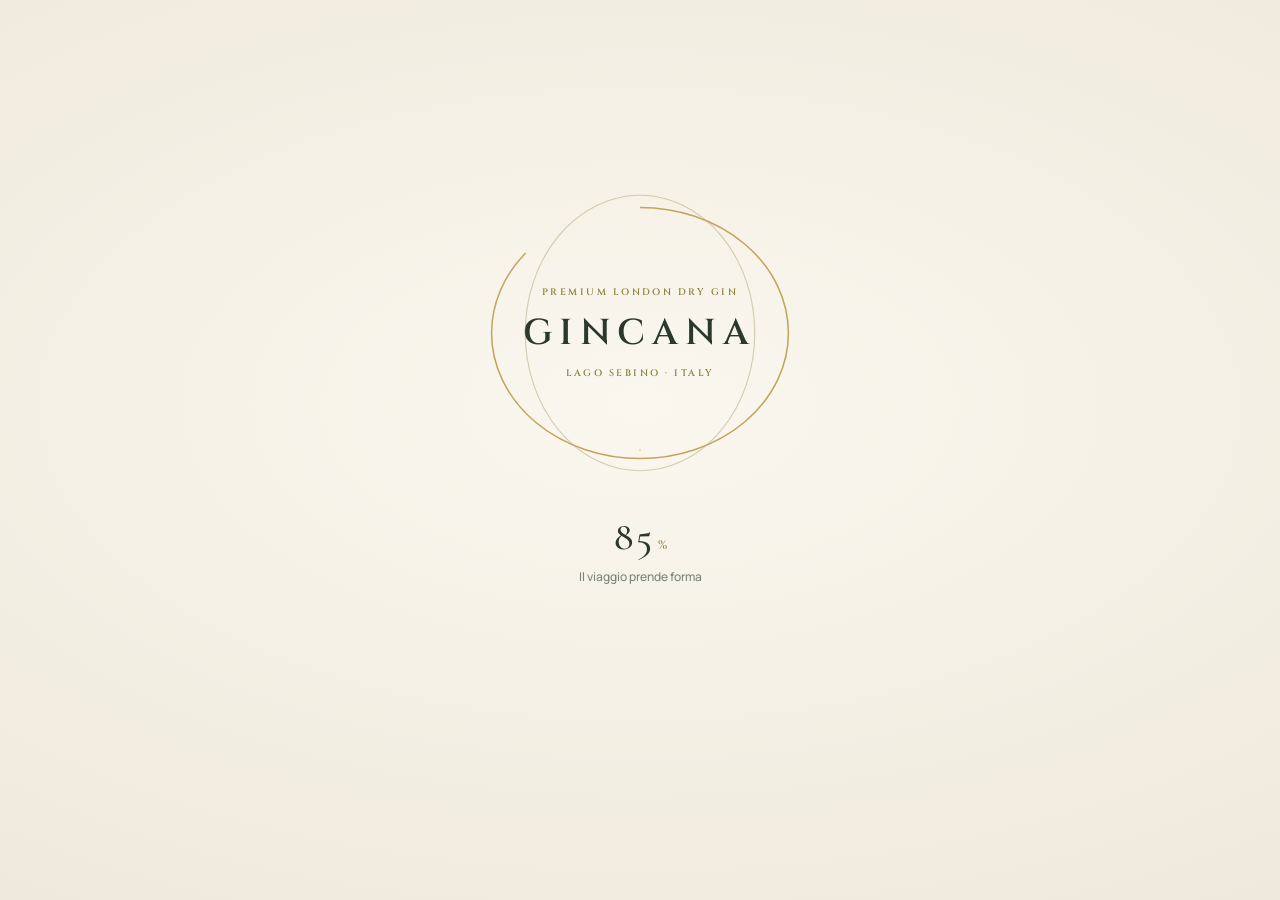
==== commit 50646850: "Anteprima Gincana (26/11/2026 11:23)" ====
--- a/anteprima/index.html
+++ b/anteprima/index.html
@@ -12,9 +12,9 @@
   <link rel="preconnect" href="https://fonts.googleapis.com" />
   <link rel="preconnect" href="https://fonts.gstatic.com" crossorigin />
   <link href="https://fonts.googleapis.com/css2?family=Cinzel:wght@500;600&family=Cormorant+Garamond:ital,wght@0,400;0,500;1,400;1,500&family=Pinyon+Script&family=Manrope:wght@400;500;600;700&display=swap" rel="stylesheet" />
-  <script type="module" crossorigin src="./assets/index-D4Tb0jN_.js"></script>
-  <link rel="modulepreload" crossorigin href="./assets/cart-C99oeNG1.js">
-  <link rel="stylesheet" crossorigin href="./assets/cart-BIGniNLU.css">
+  <script type="module" crossorigin src="./assets/index-CclPiK1W.js"></script>
+  <link rel="modulepreload" crossorigin href="./assets/cart-DZecnwR-.js">
+  <link rel="stylesheet" crossorigin href="./assets/cart-DasenagL.css">
 </head>
 <body data-tone="dark" data-variant="editoriale">
   <canvas id="scene" aria-hidden="true"></canvas>
--- a/anteprima/assets/cart-DasenagL.css
+++ b/anteprima/assets/cart-DasenagL.css
@@ -0,0 +1 @@
+:root{--lightningcss-light: ;--lightningcss-dark:initial;color-scheme:dark;--night:#0d110d;--green:#2c382c;--gold:#c2a55a;--gold-hi:#f3dfa6;--ivory:#f4f0e6;--ivory-dim:#f4f0e6b8;--ivory-faint:#f4f0e67a;--line:#f4f0e629;--f-display:"Cormorant Garamond", "Times New Roman", serif;--f-script:"Pinyon Script", "Cormorant Garamond", cursive;--f-caps:"Cinzel", "Times New Roman", serif;--f-body:"Manrope", system-ui, -apple-system, "Segoe UI", sans-serif;--ease-out:cubic-bezier(.16, 1, .3, 1);--ease-io:cubic-bezier(.65, 0, .35, 1);--margin:max(24px, 6vw, env(safe-area-inset-left,0px));--edge:22px}*,:before,:after{box-sizing:border-box}html,body{height:100%;margin:0}body{background:var(--night);color:var(--ivory);font-family:var(--f-body);-webkit-font-smoothing:antialiased;overscroll-behavior:none;touch-action:none;-webkit-tap-highlight-color:transparent;overflow:hidden}a{color:inherit}.sr-nav{clip-path:inset(50%);width:1px;height:1px;position:absolute;overflow:hidden}#scene,#scene-video,.station-loop{z-index:1;object-fit:cover;background:var(--night);transform-origin:62%;will-change:transform;width:100%;height:100%;display:block;position:fixed;inset:0}.scene-veil{z-index:2;background:var(--night);opacity:0;pointer-events:none;position:fixed;inset:0}.shade{z-index:2;pointer-events:none;background:linear-gradient(95deg,#090c09d1 0%,#090c098c 32%,#090c0900 60%),linear-gradient(#090c0900 74%,#090c098c 100%),linear-gradient(#090c0980 0%,#090c0900 16%);position:fixed;inset:0}.shade:after{content:"";opacity:0;transition:opacity .9s var(--ease-out);background:linear-gradient(95deg,#090c09e6 0%,#090c09c7 30%,#090c0959 44%,#090c0900 56%);position:absolute;inset:0}body[data-station="2"] .shade:after{opacity:.6}body[data-station="3"] .shade:after,body[data-station="4"] .shade:after{opacity:1}.foil{font-family:var(--f-caps);letter-spacing:.22em;background:linear-gradient(100deg,#8d7334 0%,#c2a55a 28%,#fff4d2 44%,#e6cd8e 50%,#c2a55a 64%,#8d7334 100%) 100% 0/280% 100%;color:#0000;animation:foil 6s var(--ease-io) infinite;-webkit-background-clip:text;background-clip:text;font-weight:600}@keyframes foil{0%,55%{background-position:100% 0}85%,to{background-position:0 0}}.header{z-index:40;top:var(--edge);left:var(--margin);right:var(--margin);grid-template-columns:1fr auto 1fr;align-items:center;gap:16px;display:grid;position:fixed}.brand{justify-self:start;font-size:17px;text-decoration:none}.chapter{font:500 11px var(--f-body);letter-spacing:.28em;text-transform:uppercase;color:var(--ivory-dim);align-items:center;gap:12px;margin:0;display:flex}.ch-num{font:500 15px var(--f-display);letter-spacing:.04em;color:var(--gold-hi);font-variant-numeric:tabular-nums}.ch-sep{background:var(--gold);opacity:.7;width:34px;height:1px}.ch-name{min-width:9ch;display:inline-block}.header-right{justify-self:end;align-items:center;gap:22px;display:flex}.header-link{font:600 11px var(--f-body);letter-spacing:.24em;text-transform:uppercase;padding:10px 0;text-decoration:none}.cart-btn,.menu-btn{height:40px;color:var(--ivory);cursor:pointer;font:600 11px var(--f-body);letter-spacing:.24em;text-transform:uppercase;background:0 0;border:0;align-items:center;gap:10px;padding:0 4px;display:inline-flex}.cart-ic{fill:none;stroke:currentColor;stroke-width:1.5px;stroke-linejoin:round;stroke-linecap:round;width:22px;height:22px;display:none}.menu-buy,.m-only{display:none}.cart-count{min-width:24px;height:24px;font:500 13px var(--f-display);letter-spacing:0;color:var(--gold-hi);font-variant-numeric:tabular-nums;transition:background .4s, color .4s, transform .5s var(--ease-out);border:1px solid #c2a55a99;border-radius:999px;place-items:center;padding:0 6px;display:inline-grid}.cart-count:not([data-empty]):not(:empty){background:var(--gold);color:#121811;border-color:var(--gold)}.cart-btn:hover .cart-count{transform:scale(1.12)}.menu-lines{width:26px;height:10px;position:relative}.menu-lines i{height:1px;transition:transform .6s var(--ease-out);background:currentColor;position:absolute;left:0;right:0}.menu-lines i:first-child{top:0}.menu-lines i:last-child{bottom:0;right:8px}.menu-btn:hover .menu-lines i:last-child{transform:translate(8px)}.progress{z-index:41;pointer-events:none;height:2px;position:fixed;top:0;left:0;right:0}.progress span{background:linear-gradient(90deg, #c2a55a00, var(--gold) 30%, var(--gold-hi));transform-origin:0;height:100%;transform:scaleX(var(--p,0));display:block}.link-line{position:relative}.link-line:after{content:"";background:var(--gold);transform-origin:100%;height:1px;transition:transform .6s var(--ease-out);position:absolute;bottom:4px;left:0;right:0}.link-line:hover:after{transform-origin:100%;transform:scaleX(0)}.link-line:hover{color:var(--gold-hi)}.panels{z-index:3;pointer-events:none;position:fixed;inset:0}.panel{padding:calc(var(--edge) + 78px) var(--margin) clamp(64px, 10vh, 120px);visibility:hidden;align-content:end;transition:visibility 0s linear .6s;display:grid;position:absolute;inset:0}.panel[data-active]{visibility:visible;transition:visibility}.panel-inner{width:min(40rem, 37vw, var(--col-max,40rem));pointer-events:auto;container-type:inline-size}.eyebrow{font:600 12px/1.2 var(--f-body);letter-spacing:.3em;text-transform:uppercase;color:var(--ivory-dim);align-items:center;gap:14px;margin:0 0 20px;display:flex}.eyebrow .idx{font:500 14px var(--f-display);letter-spacing:.04em;color:var(--gold-hi);border-right:1px solid var(--line);padding-right:14px}.panel h1,.panel h2{font-family:var(--f-display);letter-spacing:-.02em;color:var(--ivory);text-wrap:balance;margin:0 0 22px;font-weight:400;line-height:.92}.panel h1{font-size:min(clamp(48px,min(5.2vw,9.2vh),104px),15cqi)}.panel h2{font-size:min(clamp(42px,min(4.7vw,8.4vh),92px),13.5cqi)}.panel h1 em,.panel h2 em{color:var(--gold-hi);font-style:italic}.script{font-family:var(--f-script);letter-spacing:0;color:#0000;background:linear-gradient(100deg,#b6974c 0%,#f6e3ad 40%,#fff8e0 50%,#d8bb72 62%,#a98c45 100%) 100% 0/260% 100%;-webkit-box-decoration-break:clone;box-decoration-break:clone;-webkit-background-clip:text;background-clip:text;margin:-.2em -.34em -.3em -.4em;padding:.2em .34em .3em .4em;font-size:1.12em;font-style:normal;font-weight:400;line-height:.8;display:inline-block}.l{margin:-.12em -.42em -.32em;padding:.16em .42em .34em;display:block;overflow:hidden}.l>span{transition:transform .55s cubic-bezier(.5,0,.75,0);display:block;transform:translateY(105%)}.panel[data-active] .l>span{transition:transform 1.15s var(--ease-out);transform:none}.panel[data-active] .l:nth-child(2)>span{transition-delay:80ms}.panel[data-active] .l:nth-child(3)>span{transition-delay:.16s}.panel[data-active] .script{transition:background-position 1.8s var(--ease-io) .6s;background-position:0 0}.panel-inner>:not(h1,h2){opacity:0;transition:opacity .35s,transform .35s;transform:translateY(16px)}.panel[data-active] .panel-inner>:not(h1,h2){opacity:1;transition:opacity 1s var(--ease-out), transform 1s var(--ease-out);transition-delay:calc(.25s + var(--i,0) * 70ms);transform:none}.lead{max-width:36ch;font:400 clamp(16.5px, min(1.3vw, 2.3vh), 19px)/1.6 var(--f-body);color:var(--ivory-dim);text-wrap:pretty;margin:0 0 24px}.reveal-words .rw{opacity:0;filter:blur(6px);transition:opacity .3s,filter .3s,transform .3s;display:inline-block;transform:translateY(.3em)}.panel[data-active] .reveal-words .rw{opacity:1;filter:none;transition:opacity .9s var(--ease-out), filter .9s var(--ease-out), transform .9s var(--ease-out);transition-delay:calc(.45s + var(--w) * 28ms);transform:none}.specs{grid-template-columns:repeat(3,auto);justify-content:start;gap:0;margin:0 0 28px;display:grid}.specs div{border-right:1px solid var(--line);margin-right:28px;padding:4px 28px 4px 0}.specs div:last-child{border-right:0;margin-right:0}.specs dt{font:600 10.5px var(--f-body);letter-spacing:.26em;text-transform:uppercase;color:var(--gold);margin-bottom:8px}.specs dd{margin:0;display:grid}.specs b{font:400 clamp(34px, 5vh, 46px)/.95 var(--f-display);color:var(--ivory);font-variant-numeric:tabular-nums}.specs b.word{font-style:italic}.specs small{font:400 13.5px var(--f-body);color:var(--ivory-faint);margin-top:6px}.quote{max-width:22ch;font:italic 400 clamp(26px, 2.3vw, 36px)/1.2 var(--f-display);color:var(--ivory);margin:0 0 30px}.journey{counter-reset:j;gap:0;max-width:34rem;margin:0;padding:0;list-style:none;display:grid}.journey li{border-top:1px solid var(--line);grid-template-rows:auto auto;grid-template-columns:44px 1fr;column-gap:8px;padding:14px 0;display:grid;position:relative}.journey li:after{content:"";background:var(--gold);transform-origin:0;width:100%;height:1px;position:absolute;top:-1px;left:0;transform:scaleX(0)}.panel[data-active] .journey li:after{transition:transform 1.4s var(--ease-out);transform:scaleX(1)}.panel[data-active] .journey li:nth-child(2):after{transition-delay:.35s}.panel[data-active] .journey li:nth-child(3):after{transition-delay:.7s}.j-n{font:500 13px var(--f-caps);letter-spacing:.16em;color:var(--gold);grid-row:1/span 2;padding-top:8px}.journey b{font:italic 400 30px/1.1 var(--f-display);color:var(--ivory)}.journey small{font:400 16px/1.5 var(--f-body);color:var(--ivory-dim)}.panel[data-index="1"] .journey{grid-template-columns:repeat(3,minmax(0,1fr));column-gap:18px;max-width:none}.panel[data-index="1"] .journey li{grid-template-rows:auto auto auto;grid-template-columns:1fr;padding:12px 0 0}.panel[data-index="1"] .j-n{grid-row:auto;padding-top:0}.panel[data-index="1"] .journey b{font-size:26px}.panel[data-index="1"] .journey small{font-size:14.5px;line-height:1.45}.panel[data-index="1"] .quote{margin-bottom:22px;font-size:clamp(24px,2vw,32px)}.families{grid-template-columns:repeat(2,minmax(0,1fr));gap:0 30px;max-width:40rem;margin:4px 0 0;padding:0;list-style:none;display:grid}.families li{border-top:1px solid var(--line);grid-template-columns:30px 1fr;padding:13px 0;transition:border-color .5s;display:grid}.families li:hover{border-color:var(--gold)}.f-n{font:500 13px var(--f-display);color:var(--gold);grid-row:1/span 2;padding-top:3px}.families b{font:600 11px var(--f-body);letter-spacing:.24em;text-transform:uppercase;color:var(--gold-hi)}.families i{font:italic 400 21px/1.3 var(--f-display);color:var(--ivory)}.recipe{counter-reset:r;grid-template-columns:repeat(2,minmax(0,1fr));gap:0 30px;max-width:36rem;margin:4px 0 30px;padding:0;list-style:none;display:grid}.recipe li{counter-increment:r;border-top:1px solid var(--line);padding:14px 0 14px 34px;display:grid;position:relative}.recipe li:before{content:counter(r);width:22px;height:22px;font:500 12px var(--f-display);color:var(--gold-hi);border:1px solid #c2a55a99;border-radius:50%;place-items:center;display:grid;position:absolute;top:16px;left:0}.recipe b{font:400 30px/1.05 var(--f-display);color:var(--ivory)}.recipe span{font:400 15.5px/1.45 var(--f-body);color:var(--ivory-dim)}.products{max-width:34rem;margin:0 0 16px;padding:0;list-style:none}.products li{border-top:1px solid var(--line);grid-template-columns:1fr auto auto;align-items:center;gap:0 18px;padding:15px 0;transition:border-color .5s;display:grid}.products li:last-child{border-bottom:1px solid var(--line)}.products li:hover{border-top-color:#c2a55a99}.p-link{text-decoration:none;display:grid}.p-name{font:400 27px/1.15 var(--f-display);color:var(--ivory);transition:color .4s}.p-link:hover .p-name{color:var(--gold-hi)}.p-name small{font:600 11px var(--f-body);letter-spacing:.2em;color:var(--gold);margin-left:8px}.p-note{font:400 15px var(--f-body);color:var(--ivory-faint);margin-top:3px}.p-price{font:400 32px var(--f-display);color:var(--gold-hi)}.p-add{width:44px;height:44px;color:var(--ivory);cursor:pointer;isolation:isolate;font:300 24px/1 var(--f-display);background:0 0;border:1px solid #c2a55a8c;border-radius:50%;position:relative;overflow:visible}.p-add:before{content:"";z-index:-1;background:var(--gold);transition:transform .5s var(--ease-out);border-radius:50%;position:absolute;inset:0;transform:scale(0)}.p-add:hover:before,.p-add[data-done]:before{transform:scale(1)}.p-add:hover,.p-add[data-done]{color:#121811}.p-add span{transition:transform .6s var(--ease-out);display:inline-block}.p-add:hover span{transform:rotate(90deg)}.p-add:focus-visible{outline:2px solid var(--gold);outline-offset:3px}.p-add:after{content:"Aggiungi al carrello";white-space:nowrap;pointer-events:none;-webkit-backdrop-filter:blur(10px);backdrop-filter:blur(10px);font:600 10.5px/1 var(--f-body);letter-spacing:.2em;text-transform:uppercase;color:var(--gold-hi);opacity:0;transition:opacity .35s var(--ease-out), transform .5s var(--ease-out);background:#0c0e0cc7;border:1px solid #c2a55a73;border-radius:999px;padding:8px 14px;position:absolute;bottom:calc(100% + 10px);right:-6px;transform:translateY(6px)}.p-add:hover:after,.p-add:focus-visible:after{opacity:1;transform:none}.p-add[data-done]:after{content:"Aggiunto"}@media (hover:none){.products .p-add{border-radius:999px;align-items:center;gap:6px;width:auto;padding:0 12px 0 10px;font-size:18px;display:inline-flex}.p-add:before{border-radius:999px}.p-add:after{content:"Aggiungi";-webkit-backdrop-filter:none;backdrop-filter:none;opacity:1;color:inherit;letter-spacing:.16em;background:0 0;border:0;padding:0;font-size:10px;position:static;transform:none}.p-add[data-done]:after{content:"Aggiunto"}}.ship{font:500 13.5px var(--f-body);color:var(--ivory-dim);align-items:center;gap:10px;margin:0 0 24px;display:flex}.ship-dot{background:var(--gold);width:7px;height:7px;animation:ping 2.4s var(--ease-out) infinite;border-radius:50%;box-shadow:0 0 #c2a55a99}@keyframes ping{0%{box-shadow:0 0 #c2a55a8c}70%,to{box-shadow:0 0 0 9px #c2a55a00}}.btn{--bg:var(--ivory);--fg:#121811;--bd:var(--ivory);border:1px solid var(--bd);background:var(--bg);height:50px;color:var(--fg);cursor:pointer;font:700 11px/1 var(--f-body);letter-spacing:.2em;text-transform:uppercase;white-space:nowrap;isolation:isolate;border-radius:999px;justify-content:center;align-items:center;padding:0 30px;text-decoration:none;display:inline-flex;position:relative;overflow:hidden}.btn:before{content:"";z-index:-1;background:var(--gold);border-radius:inherit;transition:transform .6s var(--ease-out);position:absolute;inset:0;transform:translateY(101%)}.btn:hover:before{transform:none}.btn span{transition:transform .6s var(--ease-out);display:inline-block}.btn:focus-visible{outline:2px solid var(--gold);outline-offset:3px}.btn--ghost{--bg:transparent;--fg:var(--ivory);--bd:#f4f0e666}.btn--ghost:hover{--fg:#121811}.dots{z-index:4;right:var(--margin);position:fixed;top:50%;transform:translateY(-50%)}.dots ol{counter-reset:ch;-webkit-backdrop-filter:blur(14px)saturate(1.3);backdrop-filter:blur(14px)saturate(1.3);background:#0c0e0c80;border:1px solid #f4f0e624;border-radius:999px;gap:2px;margin:0;padding:10px 8px;list-style:none;display:grid;box-shadow:0 10px 34px #00000061}.dots li{counter-increment:ch}.dots button{cursor:pointer;color:#f4f0e6cc;background:0 0;border:0;border-radius:999px;justify-content:flex-end;align-items:center;gap:10px;height:32px;padding:0 8px;transition:color .4s,background .4s;display:flex;position:relative}.dots button:before{content:"0" counter(ch);font:600 13px var(--f-display);color:inherit;order:2;transition:color .4s}.dots button:after{content:"";transform-origin:100%;width:28px;height:2px;transition:transform .6s var(--ease-out), background .4s;background:currentColor;border-radius:2px;order:3;transform:scaleX(.5)}.dots .tip{-webkit-backdrop-filter:blur(12px);backdrop-filter:blur(12px);height:28px;font:600 10.5px var(--f-body);letter-spacing:.22em;text-transform:uppercase;color:var(--ivory);opacity:0;transition:opacity .4s, transform .6s var(--ease-out);white-space:nowrap;pointer-events:none;background:#0c0e0ca8;border:1px solid #f4f0e61f;border-radius:999px;align-items:center;margin-top:-14px;padding:0 12px;display:flex;position:absolute;top:50%;right:calc(100% + 14px);transform:translate(8px)}.dots button:hover{color:var(--ivory);background:#f4f0e612}.dots button[aria-current]{color:var(--ivory)}.dots button[aria-current]:after{background:var(--gold);transform:none}.dots button:hover .tip,.dots button[aria-current] .tip{opacity:1;transform:none}.dots button[aria-current]:before{color:var(--gold-hi)}.dots button:focus-visible{outline:1px solid var(--gold);outline-offset:2px}.hint{z-index:4;font:600 10px var(--f-body);letter-spacing:.32em;text-transform:uppercase;color:var(--ivory-dim);justify-items:center;gap:10px;transition:opacity .4s;display:grid;position:fixed;bottom:26px;left:50%;translate:-50%}.hint[hidden]{opacity:0;display:grid}.hint-line{background:linear-gradient(var(--gold), transparent);transform-origin:top;width:1px;height:42px;animation:drip 2.2s var(--ease-io) infinite}@keyframes drip{0%{opacity:1;transform:scaleY(0)}60%{opacity:1;transform:scaleY(1)}to{opacity:0;transform:scaleY(1)}}.controls{z-index:35;left:max(22px, env(safe-area-inset-left));right:max(22px, env(safe-area-inset-right));pointer-events:none;justify-content:space-between;transition:opacity .4s;display:flex;position:fixed;bottom:22px}body[data-footer=open] :is(.controls,.dots,.hint,.responsible){opacity:0;pointer-events:none}.orb{pointer-events:auto;cursor:pointer;width:44px;height:44px;color:var(--ivory);border:1px solid var(--line);-webkit-backdrop-filter:blur(10px);backdrop-filter:blur(10px);background:#0d110d59;border-radius:50%;place-items:center;transition:border-color .4s,color .4s;display:grid}.orb:hover{border-color:var(--gold);color:var(--gold-hi)}.sound-tip{white-space:nowrap;pointer-events:none;-webkit-backdrop-filter:blur(10px);backdrop-filter:blur(10px);height:32px;font:600 10.5px var(--f-body);letter-spacing:.2em;text-transform:uppercase;color:var(--gold-hi);opacity:0;transition:opacity .35s var(--ease-out), transform .5s var(--ease-out);background:#0c0e0cb8;border:1px solid #c2a55a73;border-radius:999px;align-items:center;margin:0;padding:0 14px;display:flex;position:absolute;bottom:6px;left:56px;transform:translate(-8px)}.sound-tip[data-show]{opacity:1;transform:none}@media (hover:none) and (pointer:coarse),(width<=900px) and (orientation:portrait){#fullscreen{display:none}}.orb[aria-pressed=true]{background:var(--gold);color:#121811;border-color:var(--gold)}.orb svg{width:20px;height:20px;overflow:visible}.orb .wave{transform-origin:50%;transform-box:fill-box}.responsible{z-index:35;pointer-events:none;font:600 8.5px var(--f-body);letter-spacing:.26em;text-transform:uppercase;color:var(--ivory-faint);margin:0;position:fixed;bottom:6px;left:50%;translate:-50%}.footer{z-index:30;overscroll-behavior:contain;color:var(--ivory);padding:calc(var(--edge) + 88px) var(--margin) 0;clip-path:inset(100% 0 0);visibility:hidden;transition:clip-path 1.2s var(--ease-out), visibility 0s linear 1.2s;background:#0b0f0b;grid-template-rows:1fr auto auto;grid-template-columns:minmax(0,1fr);display:grid;position:fixed;inset:0;overflow:auto}.footer[data-open]{clip-path:inset(0);visibility:visible;transition:clip-path 1.2s var(--ease-out), visibility 0s}.footer{overflow-x:hidden}.f-top{grid-template-columns:minmax(0,1.15fr) minmax(0,.85fr);align-items:end;gap:clamp(40px,7vw,140px);padding-bottom:clamp(28px,4vh,56px);display:grid;position:relative}.f-title{font:400 clamp(56px, min(7vw, 12vh), 132px)/.9 var(--f-display);letter-spacing:-.025em;margin:0 0 22px}.f-title .f-l{display:block}.f-lead{max-width:34ch;font:400 clamp(17px, 1.25vw, 19px)/1.6 var(--f-body);color:var(--ivory-dim);margin:0 0 30px}.f-actions{flex-wrap:wrap;gap:12px;display:flex}.f-side{-webkit-backdrop-filter:blur(10px);backdrop-filter:blur(10px);background:#f4f0e60a;border:1px solid #f4f0e61a;border-radius:18px;gap:34px;padding:30px;display:grid}.f-cols{border-top:1px solid var(--line);grid-template-columns:1fr 1fr;gap:24px;padding-top:26px;display:grid}.footer h3{font:600 11px var(--f-body);letter-spacing:.26em;text-transform:uppercase;color:var(--gold);margin:0 0 12px}.footer .f-cols p{font:400 15.5px/1.85 var(--f-body);color:var(--ivory-dim);margin:0}.footer :is(.f-cols,.f-legal) a{color:inherit;text-underline-offset:3px;text-decoration-color:#c2a55a80;transition:color .3s}.footer :is(.f-cols,.f-legal) a:hover,.f-link:hover{color:var(--gold-hi)}.footer .f-cols a.f-buy{color:var(--gold-hi);-webkit-text-decoration-color:var(--gold);text-decoration-color:var(--gold);font-weight:600}.news{gap:12px;display:grid}.news label{font:400 15.5px/1.55 var(--f-body);color:var(--ivory-dim)}.news-row{gap:10px;display:flex}.news input{border:1px solid var(--line);min-width:0;height:52px;color:var(--ivory);font:400 16px var(--f-body);background:#f4f0e60d;border-radius:999px;flex:1;padding:0 20px;transition:border-color .4s}.news input:focus{border-color:var(--gold);outline:none}.news input[aria-invalid=true]{border-color:#d27a5a}.news-msg{min-height:1.4em;color:var(--gold-hi);margin:0;font:500 13.5px var(--f-body)!important}.news[data-sent] .news-row{display:none}.f-link{color:inherit;font:inherit;cursor:pointer;text-underline-offset:3px;background:0 0;border:0;padding:0;-webkit-text-decoration:underline #c2a55a80;text-decoration:underline #c2a55a80}.f-word-xl{letter-spacing:.04em;text-align:center;white-space:nowrap;-webkit-user-select:none;user-select:none;margin:clamp(6px,2vh,30px) 0 0;padding-top:.06em;font-size:clamp(60px,min(15.5vw,25vh),300px);line-height:.9;position:relative;-webkit-mask-image:linear-gradient(#000 45%,#00000026 100%);mask-image:linear-gradient(#000 45%,#00000026 100%)}.f-legal{border-top:1px solid var(--line);flex-wrap:wrap;justify-content:space-between;gap:8px 30px;padding:16px 0 22px;display:flex;position:relative}.f-legal p{font:400 12.5px/1.6 var(--f-body);color:var(--ivory-faint);margin:0}.footer :is(.f-cta>*,.f-side,.f-word-xl,.f-legal){opacity:0;transition:opacity .5s,transform .5s;transform:translateY(26px)}.footer[data-open] :is(.f-cta>*,.f-side,.f-word-xl,.f-legal){opacity:1;transition:opacity 1.1s var(--ease-out), transform 1.1s var(--ease-out);transform:none}.footer[data-open] .f-cta>:first-child{transition-delay:.35s}.footer[data-open] .f-cta>:nth-child(2){transition-delay:.45s}.footer[data-open] .f-cta>:nth-child(3){transition-delay:.55s}.footer[data-open] .f-cta>:nth-child(4){transition-delay:.65s}.footer[data-open] .f-side{transition-delay:.6s}.footer[data-open] .f-word-xl{transition-duration:1.6s;transition-delay:.75s}.footer[data-open] .f-legal{transition-delay:.9s}.loader{z-index:10000;text-align:center;transition:opacity .9s var(--ease-io), filter .9s var(--ease-io);background:radial-gradient(120% 90% at 50% 45%,#faf7ef,#ebe4d4);place-items:center;display:grid;position:fixed;inset:0}.loader[data-exiting]{opacity:0;filter:blur(6px);pointer-events:none}.loader-stack{justify-items:center;gap:30px;display:grid}.loader-ring{aspect-ratio:1;place-items:center;width:clamp(230px,34vh,330px);display:grid;position:relative}.loader-ring svg{width:100%;height:100%;position:absolute;inset:0}#loader-arc{transition:stroke-dashoffset .4s linear}.loader-center{justify-items:center;gap:10px;display:grid}.wordmark{font-family:var(--f-caps);letter-spacing:.16em;font-weight:600}.loader-word{color:var(--green);letter-spacing:.2em;font-size:clamp(26px,4vh,36px)}.loader-small{font:600 9.5px var(--f-caps);letter-spacing:.26em;color:#8e813d;text-transform:uppercase}.loader-swap{justify-items:center;min-height:150px;display:grid}.loader-swap>*{grid-area:1/1}.loader-progress{font:500 40px/1 var(--f-display);color:var(--green);font-variant-numeric:tabular-nums;transition:opacity .42s .18s,filter .42s .18s}.loader-progress small{color:#8e813d;margin-left:4px;font-size:16px}.loader-stage{font:500 12px var(--f-body);color:#2c382c99;margin-top:12px}.age{z-index:1;opacity:0;filter:blur(3px);pointer-events:none;transition:opacity .64s var(--ease-out) .5s, filter .64s var(--ease-out) .5s;justify-items:center;gap:14px;display:grid;position:relative}.age-q{font:italic 500 28px var(--f-display);color:var(--green);margin:0}.age-actions{flex-wrap:wrap;justify-content:center;gap:10px;display:flex}.loader .btn--solid{--bg:var(--green);--fg:#f4f0e6;--bd:var(--green)}.loader .btn--solid:hover{--fg:#121811}.age-no{font:500 12px var(--f-body);color:#2c382c8c;cursor:pointer;text-underline-offset:3px;background:0 0;border:0;text-decoration:underline}.age-msg{font:500 13px var(--f-body);color:var(--green);max-width:32ch;margin:4px 0 0;display:none}.loader[data-ready] .loader-progress{opacity:0;filter:blur(3px);pointer-events:none;visibility:hidden;transition:opacity .42s .18s,filter .42s .18s,visibility 0s .6s}.loader[data-ready] .age{opacity:1;filter:none;pointer-events:auto}.loader[data-underage] :is(.age-actions,.age-no){display:none}.loader[data-underage] .age-msg{display:block}.menu{z-index:60;touch-action:pan-y;display:grid;position:fixed;inset:0}.menu[hidden]{display:none}.menu-bg{clip-path:inset(0 0 100%);transition:clip-path .9s var(--ease-io);background:#0a0d0a;position:absolute;inset:0}.menu[data-open] .menu-bg{clip-path:inset(0)}.menu-inner{padding:110px var(--margin) 70px;grid-template-columns:1fr minmax(220px,26vw);align-items:end;gap:40px;display:grid;position:relative}.menu-list{display:grid}.menu-list a{color:var(--ivory);border-bottom:1px solid var(--line);align-items:baseline;gap:22px;padding:8px 0;text-decoration:none;display:flex;overflow:hidden}.m-n{font:500 14px var(--f-display);color:var(--gold);min-width:2.2em}.m-t{font:400 clamp(44px, 7.4vh, 92px)/1 var(--f-display);letter-spacing:-.02em;transition:transform .4s var(--ease-io), color .4s;display:inline-block;transform:translateY(110%)}.menu[data-open] .m-t{transition:transform 1.1s var(--ease-out), color .4s, letter-spacing .6s var(--ease-out);transition-delay:calc(.3s + var(--i) * 60ms), 0s, 0s;transform:none}.menu-list a:hover .m-t,.menu-list a:focus-visible .m-t{color:var(--gold-hi);font-style:italic}.menu-list a[aria-current] .m-n:after{content:" ·"}.menu-side{opacity:0;gap:22px;transition:opacity .4s;display:grid}.menu[data-open] .menu-side{opacity:1;transition:opacity 1s var(--ease-out) .7s}.menu-shop{text-align:center;border:1px solid #c2a55a66;border-radius:50%/46%;padding:22px;text-decoration:none;transition:border-color .5s;display:grid}.menu-shop:hover{border-color:var(--gold)}.menu-shop span{font:600 11px var(--f-body);letter-spacing:.3em;text-transform:uppercase;color:var(--ivory-dim)}.menu-shop .script{background-position:0 0;font-size:34px;line-height:1.2}.menu-side p{font:400 15px/1.8 var(--f-body);color:var(--ivory-dim);margin:0}.menu-side a{color:var(--ivory);text-underline-offset:3px;text-decoration-color:#c2a55a80}.menu-note{color:var(--ivory-faint)!important;font-size:13px!important}.menu-close{top:var(--edge);right:var(--margin);height:40px;color:var(--ivory);cursor:pointer;font:600 11px var(--f-body);letter-spacing:.24em;text-transform:uppercase;opacity:0;background:0 0;border:0;transition:opacity .4s;position:absolute}.menu[data-open] .menu-close{opacity:1;transition-delay:.5s}.menu-peek{z-index:1;aspect-ratio:16/10;pointer-events:none;opacity:0;clip-path:inset(50%);width:300px;transition:clip-path .7s var(--ease-out), opacity .4s;border-radius:4px;margin:0;position:fixed;top:0;left:0;overflow:hidden}.menu-peek img{object-fit:cover;width:100%;height:100%;transition:transform 1.2s var(--ease-out);transform:scale(1.2)}.menu[data-peek] .menu-peek{opacity:1;clip-path:inset(0)}.menu[data-peek] .menu-peek img{transform:none}.grain{z-index:9;pointer-events:none;opacity:.075;mix-blend-mode:overlay;background-image:url("data:image/svg+xml;utf8,<svg xmlns='http://www.w3.org/2000/svg' width='220' height='220'><filter id='n'><feTurbulence type='fractalNoise' baseFrequency='0.85' numOctaves='2' stitchTiles='stitch'/><feColorMatrix values='0 0 0 0 1  0 0 0 0 1  0 0 0 0 1  0 0 0 1.4 -0.2'/></filter><rect width='100%' height='100%' filter='url(%23n)'/></svg>");animation:.9s steps(6,end) infinite grain;position:fixed;inset:-50%}@keyframes grain{0%{transform:translate(0)}20%{transform:translate(-6%,4%)}40%{transform:translate(5%,-3%)}60%{transform:translate(-3%,-6%)}80%{transform:translate(6%,5%)}to{transform:translate(0)}}.trail{z-index:19999;pointer-events:none;width:100%;height:100%;position:fixed;inset:0}@media (hover:none),(pointer:coarse){.trail{display:none}}.cursor{z-index:20000;pointer-events:none;opacity:0;width:34px;height:34px;transition:width .5s var(--ease-out), height .5s var(--ease-out), margin .5s var(--ease-out), background .4s, opacity .4s;mix-blend-mode:difference;border:1px solid #f3dfa6b3;border-radius:50%;margin:-17px 0 0 -17px;position:fixed;top:0;left:0}.cursor span{background:var(--gold-hi);border-radius:50%;width:4px;height:4px;margin:-2px;position:absolute;top:50%;left:50%}.cursor[data-on]{opacity:1}.cursor[data-hover]{background:#f3dfa61f;width:64px;height:64px;margin:-32px 0 0 -32px}@media (hover:none),(pointer:coarse){.cursor{display:none}}@media (width<=900px),(pointer:coarse){:root{--edge:16px;--margin:max(18px, 5vw)}.header{grid-template-columns:1fr auto}.chapter{display:none}.brand{font-size:15px}.shade{background:linear-gradient(#090c0900 38%,#090c09b3 66%,#090c09e6 100%),linear-gradient(#090c098c 0%,#090c0900 18%)}.panel{padding:0 var(--margin) 90px}#scene-video,.station-loop{-webkit-mask-image:linear-gradient(#000 calc(100% - 24vh),#0000);mask-image:linear-gradient(#000 calc(100% - 24vh),#0000)}.panel-inner{width:100%;padding-right:50px}.shade:after{background:linear-gradient(#090c0900 18%,#090c09a8 50%,#090c09e0 100%)}body[data-station="1"] .shade:after{opacity:1}.panel h1{font-size:clamp(42px,12vw,58px)}.panel h2{margin-bottom:14px;font-size:clamp(38px,11vw,52px)}.lead{margin-bottom:18px;font-size:16px;line-height:1.55}.specs{grid-template-columns:repeat(3,minmax(0,1fr));margin-bottom:20px}.specs div{margin-right:12px;padding:2px 10px 2px 0}.specs b{font-size:32px}.eyebrow{letter-spacing:.2em;gap:10px;margin-bottom:14px;font-size:10.5px}.eyebrow .idx{padding-right:10px}.specs small{display:none}.specs dt{letter-spacing:.2em;font-size:9.5px}.quote{margin-bottom:16px;font-size:24px}.journey li{grid-template-columns:30px 1fr;padding:9px 0}.journey b{font-size:22px}.journey small{font-size:14px}.families{gap:0 14px}.families li{grid-template-columns:1fr;padding:8px 0}.f-n{display:none}.families b{font-size:9.5px}.families i{font-size:16px}.recipe{gap:0 14px;margin-bottom:18px}.recipe li{padding:9px 0 9px 28px}.recipe li:before{width:19px;height:19px;font-size:11px;top:11px}.recipe b{font-size:22px}.recipe span{font-size:13.5px}.p-note{display:none}.products li{gap:0 12px;padding:8px 0}.p-name{font-size:19px}.p-name small{margin:2px 0 0;display:block}.p-price{font-size:22px}.p-add{width:38px;height:38px;font-size:20px}.ship{margin-bottom:16px;font-size:12px}.header-link:not(.h-buy),.cart-label,.menu-label{display:none}.header-right{gap:8px}.h-buy{-webkit-backdrop-filter:blur(8px);backdrop-filter:blur(8px);letter-spacing:.18em;height:34px;color:var(--gold-hi);white-space:nowrap;background:#0c0e0c73;border:1px solid #c2a55ab3;border-radius:999px;align-items:center;padding:0 14px;font-size:10px;display:inline-flex}.h-buy:after{display:none}.cart-btn{justify-content:center;width:40px;padding:0;position:relative}.cart-ic{display:block}.cart-btn .cart-count{min-width:18px;height:18px;padding:0 4px;font-size:11px;position:absolute;top:2px;right:0}.cart-btn .cart-count[data-empty],.cart-btn .cart-count:empty,.menu-list{display:none}.menu-inner{align-content:start}.menu-side{gap:26px}.menu-shop{background:var(--gold);border-color:var(--gold);border-radius:999px;padding:26px 18px}.menu-shop span{color:#121811;font-size:12px}.menu-shop .script{color:#121811}.menu-buy{display:grid}.menu-buy a,.menu-buy button{border:0;border-bottom:1px solid var(--line);color:var(--ivory);cursor:pointer;text-align:left;background:0 0;justify-content:space-between;align-items:baseline;gap:12px;width:100%;padding:16px 0;text-decoration:none;display:flex}.menu-buy .m-t{font:400 28px/1.1 var(--f-display)}.menu-buy small{font:600 11px var(--f-body);letter-spacing:.16em;text-transform:uppercase;color:var(--gold-hi)}.menu-buy small[data-empty]:before{content:"vuoto"}.menu-inner{padding:90px var(--margin) 40px;grid-template-columns:1fr;align-items:start;gap:30px}.m-t{font-size:clamp(36px,11vw,52px)}.menu-peek{display:none}.news-row{flex-direction:column}.age-actions{flex-direction:column;align-items:stretch;width:min(300px,84vw)}.age-q{font-size:24px}.btn{height:44px;padding:0 20px}.dots{right:8px}.dots ol{padding:8px 4px}.dots button{height:28px;padding:0 6px}.dots .tip,.dots button:before{display:none}.dots button:after{width:20px}.hint{display:none!important}.orb{width:40px;height:40px}.footer{padding-top:calc(var(--edge) + 72px);grid-template-rows:auto auto auto}.f-top{grid-template-columns:1fr;gap:30px}.f-title{font-size:clamp(46px,13vw,64px)}.f-side{padding:22px}.f-legal{flex-direction:column;padding-bottom:28px}}@media (prefers-reduced-motion:reduce){*,:before,:after{transition-duration:.01ms!important;animation-duration:.01ms!important;animation-iteration-count:1!important}}.station-loop{opacity:0;pointer-events:none}@media (width<=900px) and (orientation:portrait){:root{--band:48svh}#scene-video,.station-loop{height:var(--band);transform-origin:50%;inset:0 0 auto;-webkit-mask-image:linear-gradient(#0000 0,#000 7% 80%,#0000);mask-image:linear-gradient(#0000 0,#000 7% 80%,#0000)}.shade{background:linear-gradient(#090c0999 0%,#090c0900 12%)}.shade:after{display:none}.panel{padding:calc(var(--band) - 26px) var(--margin) 78px;align-content:start}.panel-inner{padding-right:0}.dots{top:calc(var(--band) * .5)}.panel h1{margin-bottom:12px;font-size:clamp(36px,10.4vw,48px)}.panel h2{margin-bottom:12px;font-size:clamp(32px,9.4vw,44px)}.eyebrow{margin-bottom:10px}.lead{margin-bottom:14px;font-size:15.5px;line-height:1.5}.d-only{display:none}.m-only{display:block}.panel[data-index="1"] .quote,.journey small,.families i{display:none}.recipe span{font-size:12.5px;line-height:1.35}.panel[data-index="1"] .journey{column-gap:10px}.panel[data-index="1"] .journey li{padding-top:8px}.panel[data-index="1"] .journey b{font-size:22px}.families{grid-template-columns:repeat(3,minmax(0,1fr));gap:0 10px}.families b{font-size:10px}.recipe{grid-template-columns:repeat(2,minmax(0,1fr))}.panel[data-index="4"] .ship,.panel[data-index="4"] .actions{display:none}.specs{margin-bottom:16px}.specs b{font-size:28px}.actions{gap:10px}}@media (width<=380px){.h-buy{letter-spacing:.12em;padding:0 11px}.header-right{gap:4px}.brand{font-size:13px}}@media (width<=900px) and (orientation:portrait){.panel{padding-bottom:72px}.panel h1{font-size:clamp(40px,11.6vw,54px)}.panel h2{font-size:clamp(36px,10.6vw,50px)}.eyebrow{font-size:11.5px}.lead{font-size:17px;line-height:1.5}.specs b{font-size:32px}.specs dt{font-size:10.5px}.panel[data-index="1"] .journey b{font-size:25px}.families b{font-size:12px}.recipe b{font-size:24px}.recipe span{font-size:13.5px}.p-name{font-size:21px}.p-name small{font-size:12px}.p-price{font-size:24px}.btn{height:46px;font-size:11.5px}}.fam-detail{display:none}@media (width<=900px) and (orientation:portrait){.panel{padding-bottom:86px}.panel h1{font-size:clamp(44px,12.6vw,58px)}.panel h2{font-size:clamp(40px,11.6vw,54px)}.eyebrow{font-size:12.5px}.lead{font-size:18.5px;line-height:1.48}.specs b{font-size:36px}.specs dt{font-size:11px}.panel[data-index="1"] .journey b{font-size:28px}.recipe b{font-size:26px}.recipe span{font-size:15px}.p-name{font-size:23px}.p-name small{font-size:13px}.p-price{font-size:26px}.btn{height:48px;font-size:12px}.families{grid-template-columns:repeat(3,minmax(0,1fr));gap:8px}.families li{border:1px solid var(--line);text-align:center;cursor:pointer;-webkit-tap-highlight-color:transparent;border-radius:10px;justify-items:center;padding:12px 6px;transition:border-color .3s,background .3s}.families b{letter-spacing:.14em;font-size:13px}.families li[aria-pressed=true]{border-color:var(--gold);background:#c2a55a24}.fam-detail{min-height:2.9em;font:italic 400 21px/1.35 var(--f-display);color:var(--ivory);margin:14px 0 0;display:block}.fam-detail span{animation:gc-fam-in .5s var(--ease-out);display:block}.fam-detail b{font:600 12px var(--f-body);letter-spacing:.18em;text-transform:uppercase;color:var(--gold-hi);margin-right:6px;font-style:normal}@keyframes gc-fam-in{0%{opacity:0;transform:translateY(8px)}}.swipe-hint{z-index:34;pointer-events:none;font:600 10.5px var(--f-body);letter-spacing:.3em;text-transform:uppercase;color:var(--ivory-dim);opacity:0;flex-direction:column;align-items:center;gap:4px;transition:opacity .5s;display:flex;position:fixed;bottom:28px;left:50%;translate:-50%}.swipe-hint i{border-right:1.5px solid var(--gold);border-bottom:1.5px solid var(--gold);width:10px;height:10px;animation:gc-swipe 1.6s var(--ease-io) infinite;transform:rotate(45deg)}body[data-swipe]:not([data-footer=open]) .swipe-hint{opacity:1}@keyframes gc-swipe{0%,to{opacity:.4;transform:translateY(-3px)rotate(45deg)}50%{opacity:1;transform:translateY(3px)rotate(45deg)}}.responsible{bottom:8px}}@media (prefers-reduced-motion:reduce){.swipe-hint i{animation:none}}.hint{display:none!important}.swipe-hint{z-index:34;left:50%;bottom:calc(30px + env(safe-area-inset-bottom));pointer-events:none;font:700 11px var(--f-body);letter-spacing:.3em;text-transform:uppercase;color:var(--gold-hi);text-shadow:0 1px 10px #000000b3;opacity:0;flex-direction:column;align-items:center;gap:6px;transition:opacity .5s;display:flex;position:fixed;translate:-50%}.swipe-hint i{border-right:2px solid var(--gold-hi);border-bottom:2px solid var(--gold-hi);width:11px;height:11px;animation:gc-swipe 1.6s var(--ease-io) infinite;transform:rotate(45deg)}body[data-swipe]:not([data-footer=open]) .swipe-hint{opacity:1}@keyframes gc-swipe{0%,to{opacity:.45;transform:translateY(-3px)rotate(45deg)}50%{opacity:1;transform:translateY(3px)rotate(45deg)}}.responsible{bottom:calc(8px + env(safe-area-inset-bottom))!important}.controls{bottom:calc(22px + env(safe-area-inset-bottom))}@media (prefers-reduced-motion:reduce){.swipe-hint i{animation:none}}.bot-spots{z-index:3;pointer-events:none;opacity:0;transition:opacity .6s;position:fixed;inset:0}body[data-bot-spots] .bot-spots{opacity:1}.bot-spot{pointer-events:none;cursor:help;border-radius:50%;position:absolute}body[data-bot-spots] .bot-spot{pointer-events:auto}.bot-spot--mark:after{content:"";background:var(--gold-hi);width:9px;height:9px;animation:bot-ping 2.4s var(--ease-out) infinite;border-radius:50%;margin:-4.5px;position:absolute;top:50%;left:50%;box-shadow:0 0 #f3dfa699}.bot-spot[data-hot]{box-shadow:0 0 0 1.5px #f3dfa6d9,0 0 28px #f3dfa640}@keyframes bot-ping{0%{box-shadow:0 0 #f3dfa699}to{box-shadow:0 0 0 12px #f3dfa600}}.bot-tip{z-index:5;white-space:nowrap;pointer-events:none;-webkit-backdrop-filter:blur(12px);backdrop-filter:blur(12px);opacity:0;transition:opacity .3s var(--ease-out), transform .45s var(--ease-out);background:#0c0e0cbd;border:1px solid #c2a55a80;border-radius:12px;gap:2px;margin:0;padding:10px 16px;display:grid;position:fixed;transform:translate(-50%,calc(-100% - 6px))}.bot-tip[data-show]{opacity:1;transform:translate(-50%,calc(-100% - 14px))}.bot-tip b{font:400 22px/1.1 var(--f-display);color:var(--ivory)}.bot-tip small{font:600 10px var(--f-body);letter-spacing:.22em;text-transform:uppercase;color:var(--gold-hi)}@media (prefers-reduced-motion:reduce){.bot-spot--mark:after{animation:none}}.menu-peek{display:none!important}.menu-list a,.menu-list button{border:0;border-bottom:1px solid var(--line);text-align:left;width:100%;color:var(--ivory);cursor:pointer;font:inherit;background:0 0;align-items:baseline;gap:22px;padding:8px 0;text-decoration:none;display:flex;overflow:hidden}.menu-list .m-p{font:600 11px var(--f-body);letter-spacing:.2em;text-transform:uppercase;color:var(--ivory-dim);white-space:nowrap;margin-left:auto;transition:color .4s}.menu-list .m-p[data-empty]:before{content:"vuoto"}.menu-list :is(a,button):hover .m-t,.menu-list :is(a,button):focus-visible .m-t{color:var(--gold-hi);font-style:italic}.menu-list :is(a,button):hover .m-p,.menu-list :is(a,button):focus-visible .m-p{color:var(--gold-hi)}.bot-tip[data-below]{transform:translate(-50%,6px)}.bot-tip[data-below][data-show]{transform:translate(-50%,14px)}.lang-switch{align-items:center;gap:2px;display:inline-flex}.lang-switch button{cursor:pointer;font:600 10.5px var(--f-body);letter-spacing:.16em;color:#f4f0e68c;background:0 0;border:0;border-bottom:1px solid #0000;padding:6px 6px 4px;transition:color .3s,border-color .3s}.lang-switch button:hover{color:var(--ivory)}.lang-switch button[aria-pressed=true]{color:var(--gold-hi);border-bottom-color:var(--gold)}.lang-switch--gate{justify-content:center;margin-top:14px}.menu-side .lang-switch button{padding:8px 10px 6px;font-size:12px}@media (width<=900px),(pointer:coarse){.header .lang-switch{display:none}}html[data-pt] body:before{content:"";z-index:99998;background:#0b0f0b;position:fixed;inset:0}.pt{z-index:99999;pointer-events:none;clip-path:inset(100% 0 0);visibility:hidden;background:#0b0f0b;place-items:center;display:grid;position:fixed;inset:0}.pt[data-state]{visibility:visible}.pt[data-state=in]{clip-path:inset(0);transition:clip-path .7s var(--ease-io);pointer-events:auto}.pt[data-state=cover]{clip-path:inset(0);transition:none}.pt[data-state=out]{clip-path:inset(0 0 100%);transition:clip-path 1s var(--ease-io) .1s}.pt-mark{justify-items:center;gap:14px;display:grid}.pt-word{font:600 clamp(22px, 2.4vw, 34px) var(--f-caps);letter-spacing:.32em;color:var(--gold-hi);opacity:0;transition:opacity .5s, transform .6s var(--ease-out);transform:translateY(10px)}.pt-line{background:var(--gold);transform-origin:0;width:140px;height:1px;transition:transform .7s var(--ease-out);transform:scaleX(0)}.pt[data-state=in] .pt-word,.pt[data-state=cover] .pt-word{opacity:1;transition-delay:.25s;transform:none}.pt[data-state=in] .pt-line,.pt[data-state=cover] .pt-line{transition-delay:.3s;transform:scaleX(1)}.glint{z-index:2;pointer-events:none;opacity:0;mix-blend-mode:screen;background:radial-gradient(ellipse 16% 55% at var(--gx,50%) var(--gy,40%), #fff4d68c, #ffecbe2e 45%, #ffecbe00 72%);border-radius:36% 36% 18% 18%/22% 22% 10% 10%;position:fixed}.glint--hero{background:linear-gradient(90deg, #fff6de00 calc(var(--gx,50%) - 8%), #fff6de14 calc(var(--gx,50%) - 3.5%), #fffaec99 var(--gx,50%), #fff6de14 calc(var(--gx,50%) + 2.5%), #fff6de00 calc(var(--gx,50%) + 6%)), linear-gradient(90deg, #fff6de00 calc(var(--gx,50%) + 11%), #fff6de42 calc(var(--gx,50%) + 12.5%), #fff6de00 calc(var(--gx,50%) + 14%));border-radius:16% 16% 9% 9%/7% 7% 4% 4%;-webkit-mask-image:linear-gradient(#0000 0,#000 16% 78%,#0000 100%);mask-image:linear-gradient(#0000 0,#000 16% 78%,#0000 100%)}.glint--stage{z-index:4;background:radial-gradient(ellipse 22% 45% at var(--gx,50%) var(--gy,40%), #fff8e46b, #fff0cd00 70%);border-radius:0;position:absolute;inset:0}@media (hover:hover) and (pointer:fine){html.has-cursor,html.has-cursor *{cursor:none!important}html.has-cursor input:not([type=radio]):not([type=checkbox]),html.has-cursor textarea{cursor:text!important}}.cursor-dot{z-index:20001;background:var(--gold-hi);pointer-events:none;opacity:0;border-radius:50%;width:6px;height:6px;margin:-3px 0 0 -3px;transition:opacity .3s;position:fixed;top:0;left:0;box-shadow:0 0 0 1px #0c0e0c59}.cursor-dot[data-on]{opacity:1}.cursor span{display:none}@media (hover:none),(pointer:coarse){.cursor-dot{display:none}}.cursor[data-label]{mix-blend-mode:normal;border-color:var(--gold);background:#0c0e0c40;width:40px;height:40px;margin:-20px 0 0 -20px}.cursor-label{-webkit-backdrop-filter:blur(6px);backdrop-filter:blur(6px);font:700 9.5px var(--f-body);letter-spacing:.16em;text-transform:uppercase;white-space:nowrap;color:var(--gold-hi);opacity:0;transition:opacity .25s, transform .4s var(--ease-out);background:#0c0e0cd1;border:1px solid #c2a55a73;border-radius:999px;padding:6px 11px 5px;position:absolute;top:50%;left:calc(100% + 10px);transform:translate(-6px,-50%)}.cursor[data-label] .cursor-label{opacity:1;transition-delay:80ms;transform:translateY(-50%)}html[data-age-ok] .age{visibility:hidden}html[lang=de] .panel h1{font-size:min(clamp(44px,min(4.6vw,8.2vh),92px),13.2cqi)}html[lang=de] .panel h1 .l>span,html[lang=de] .h-buy,.header-link{white-space:nowrap}@media (width<=760px){html[lang=de] .panel h1{font-size:clamp(30px,9.4vw,44px)}}::selection{color:#10140f;-webkit-text-fill-color:#10140f;text-shadow:none;background:#d6b76aeb}::-moz-selection{color:#10140f;text-shadow:none;background:#d6b76aeb}.script::selection{color:#10140f}em::selection{color:#10140f}i::selection{color:#10140f}html:not([lang=it]) .responsible{white-space:nowrap}@media (width<=760px){html[lang=de] .responsible{letter-spacing:.14em;font-size:8.5px}}.lang-switch--gate{background:#fffcf499;border:1px solid #8e813d59;border-radius:999px;width:max-content;margin:22px auto 0;padding:4px 8px;display:flex;position:relative}.lang-switch--gate button{color:#20261e99;padding:7px 9px 5px;font-size:11.5px}.lang-switch--gate button:hover{color:#1c221a}.lang-switch--gate button[aria-pressed=true]{color:#6f5f22;border-bottom-color:#8e813d}.bot-hint{-webkit-backdrop-filter:blur(8px);backdrop-filter:blur(8px);color:var(--ivory);font:600 11px var(--f-body);letter-spacing:.12em;text-transform:uppercase;pointer-events:none;transition:opacity .5s, transform .6s var(--ease-out);background:#0c0e0ca8;border:1px solid #c2a55a66;border-radius:999px;align-items:center;gap:10px;margin:0;padding:10px 18px 9px 14px;display:flex;position:absolute;bottom:96px;right:5vw}.bot-hint i{background:var(--gold-hi);border-radius:50%;width:9px;height:9px}@media (prefers-reduced-motion:no-preference){.bot-hint i{animation:1.8s ease-out infinite bot-ping}}.bot-spots[data-used] .bot-hint{opacity:0;transform:translateY(8px)}.hint-touch{display:none}@media (hover:none),(pointer:coarse){.hint-fine{display:none}.hint-touch{display:inline}}@media (width<=760px) and (orientation:portrait){.bot-hint{bottom:auto;right:50%;top:calc(var(--band,48svh) - 52px);letter-spacing:.08em;white-space:nowrap;padding:8px 14px 7px 11px;font-size:9.5px;transform:translate(50%)}.bot-spots[data-used] .bot-hint{transform:translate(50%,8px)}}.cart{z-index:9000;pointer-events:none;position:fixed;inset:0}.cart-veil{opacity:0;transition:opacity .6s var(--ease-out);background:#0508059e;position:absolute;inset:0}.cart-panel{-webkit-backdrop-filter:blur(18px)saturate(1.2);backdrop-filter:blur(18px)saturate(1.2);width:min(460px,100vw);transition:transform .75s var(--ease-out);background:linear-gradient(#1f2820f0,#0e130ef7);border-left:1px solid #c2a55a61;outline:none;grid-template-rows:auto auto 1fr auto;display:grid;position:absolute;top:0;bottom:0;right:0;transform:translate(104%);box-shadow:-40px 0 80px #00000073}.cart[data-open]{pointer-events:auto}.cart[data-open] .cart-veil{opacity:1}.cart[data-open] .cart-panel{transform:none}.cart-panel:before{content:"";pointer-events:none;background:linear-gradient(#0000,#c2a55a66,#0000);width:1px;position:absolute;top:14px;bottom:14px;left:14px}.cart-head{justify-content:space-between;align-items:center;padding:26px 28px 18px 40px;display:flex}.cart-head h2{font:400 40px/1 var(--f-display);color:var(--ivory);letter-spacing:-.01em;margin:0}.cart-head .script{background-position:0 0;font-size:1.05em}.cart-x{cursor:pointer;background:0 0;border:1px solid #f4f0e640;border-radius:50%;width:44px;height:44px;transition:border-color .4s;position:relative}.cart-x span{background:var(--ivory);height:1px;transition:transform .6s var(--ease-out);position:absolute;top:50%;left:13px;right:13px}.cart-x span:first-child{transform:rotate(45deg)}.cart-x span:last-child{transform:rotate(-45deg)}.cart-x:hover{border-color:var(--gold)}.cart-x:hover span:first-child{transform:rotate(135deg)}.cart-x:hover span:last-child{transform:rotate(45deg)}.cart-x:focus-visible,.cart :is(a,body[data-page=shop] button):focus-visible{outline:2px solid var(--gold);outline-offset:3px}.ship-meter{border-bottom:1px solid var(--line);margin:0 28px 0 40px;padding:14px 0 18px}.ship-meter-text{font:400 15px/1.4 var(--f-body);color:var(--ivory-dim);margin:0 0 10px}.ship-meter-text b{color:var(--gold-hi);font-weight:600}.ship-meter-bar{background:#f4f0e61f;border-radius:2px;height:2px;overflow:hidden}.ship-meter-bar span{background:linear-gradient(90deg, #8d7334, var(--gold), var(--gold-hi));transform-origin:0;height:100%;transition:transform .9s var(--ease-out);display:block;transform:scaleX(0)}.cart-list{overscroll-behavior:contain;touch-action:pan-y;-webkit-overflow-scrolling:touch;margin:0;padding:6px 28px 6px 40px;list-style:none;overflow-y:auto}.cart-item{border-bottom:1px solid var(--line);grid-template-columns:72px 1fr auto;align-items:start;gap:16px;padding:18px 0;display:grid}.cart[data-open] .cart-item{animation:gc-ci-in .8s var(--ease-out) both}.cart[data-open] .cart-item:nth-child(2){animation-delay:60ms}.cart[data-open] .cart-item:nth-child(3){animation-delay:.12s}@keyframes gc-ci-in{0%{opacity:0;transform:translate(26px)}}.ci-img{background:#0a0d0a;border-radius:3px;outline:1px solid #c2a55a40;width:72px;height:90px;display:block;overflow:hidden}.ci-img img{object-fit:cover;width:100%;height:100%;display:block}.ci-name{font:400 22px/1.15 var(--f-display);color:var(--ivory);text-decoration:none;display:block}.ci-name small{font:600 11px var(--f-body);letter-spacing:.18em;color:var(--gold);white-space:nowrap;margin-left:6px}.ci-unit{font:400 14px var(--f-body);color:var(--ivory-faint);margin:4px 0 10px}.ci-side{text-align:right;justify-items:end;gap:10px;display:grid}.ci-total{font:400 24px/1 var(--f-display);color:var(--gold-hi);font-variant-numeric:tabular-nums;margin:0}.ci-remove{cursor:pointer;color:var(--ivory-faint);font:600 11px var(--f-body);letter-spacing:.18em;text-transform:uppercase;background:0 0;border:0;padding:6px 0}.ci-remove:after{opacity:.5}.gc-stepper{border:1px solid #f4f0e63d;border-radius:999px;align-items:center;height:40px;display:inline-flex}.gc-stepper button{width:40px;height:38px;color:var(--ivory);font:400 20px/1 var(--f-body);cursor:pointer;background:0 0;border:0;border-radius:50%;transition:color .3s}.gc-stepper button:hover:not(:disabled){color:var(--gold-hi)}.gc-stepper button:disabled{opacity:.3;cursor:default}.gc-stepper output,.gc-stepper input{text-align:center;width:34px;min-width:28px;font:500 17px var(--f-body);color:var(--ivory);font-variant-numeric:tabular-nums;-moz-appearance:textfield;background:0 0;border:0;padding:0}.gc-stepper input::-webkit-outer-spin-button{-webkit-appearance:none;margin:0}.gc-stepper input::-webkit-inner-spin-button{-webkit-appearance:none;margin:0}.cart-empty{align-content:start;gap:14px;padding:40px 28px 0 40px;display:none}.cart[data-empty] .cart-empty{display:grid}.cart[data-empty] :is(.cart-list,.cart-foot){display:none}.cart-empty-title{font:italic 400 30px/1.1 var(--f-display);color:var(--ivory);margin:0}.cart-empty p:not(.cart-empty-title){font:400 16px/1.65 var(--f-body);color:var(--ivory-dim);max-width:34ch;margin:0 0 10px}.cart-empty .btn{justify-self:start}.ce-card{background:#f4f0e60a;border:1px solid #c2a55a47;border-radius:14px;grid-template-columns:120px minmax(0,1fr);gap:18px;margin-top:6px;padding:16px;display:grid}.ce-img{aspect-ratio:3/4;background:#e7dfd0;border-radius:8px;overflow:hidden}.ce-img img{object-fit:cover;width:100%;height:100%;display:block}.ce-body{align-content:start;gap:12px;display:grid}.ce-name{font:400 24px/1.1 var(--f-display)!important;color:var(--ivory)!important;margin:0!important}.ce-name small{font:600 10.5px var(--f-body);letter-spacing:.2em;text-transform:uppercase;color:var(--gold);margin-top:4px;display:block}.ce-formats{grid-template-columns:1fr 1fr;gap:8px;display:grid}.ce-formats button{text-align:left;cursor:pointer;color:var(--ivory);background:0 0;border:1px solid #f4f0e633;border-radius:8px;gap:2px;padding:9px 10px;transition:border-color .3s,background .3s;display:grid}.ce-formats button b{font:400 20px/1 var(--f-display)}.ce-formats button span{font:500 11.5px var(--f-body);color:var(--ivory-faint)}.ce-formats button:hover{border-color:#c2a55a99}.ce-formats button[aria-checked=true]{border-color:var(--gold);background:#c2a55a1a}.ce-formats button[aria-checked=true] b{color:var(--gold-hi)}.cart-empty .ce-add{grid-column:1/-1;justify-self:stretch;height:52px;font-size:11px}.ce-more{font:600 11px var(--f-body);letter-spacing:.2em;text-transform:uppercase;color:var(--ivory-dim);grid-column:1/-1;justify-self:center;text-decoration:none}@media (width<=420px){.ce-card{grid-template-columns:92px minmax(0,1fr);gap:14px;padding:12px}}.cart-foot{background:#080b0880;border-top:1px solid #c2a55a4d;padding:20px 28px 26px 40px}.cart-sum{justify-content:space-between;align-items:baseline;margin:0;display:flex}.cart-sum dt{font:600 12px var(--f-body);letter-spacing:.24em;text-transform:uppercase;color:var(--ivory-dim)}.cart-sum dd{font:400 36px/1 var(--f-display);color:var(--ivory);font-variant-numeric:tabular-nums;margin:0}.cart-note{font:400 14px/1.5 var(--f-body);color:var(--ivory-faint);margin:8px 0 18px}.cart-cta{width:100%;height:56px}.cart-pay{text-align:center;font:500 11px var(--f-body);letter-spacing:.12em;color:var(--ivory-faint);margin:14px 0 0}.cart-toast{z-index:8990;top:78px;right:var(--margin,24px);-webkit-backdrop-filter:blur(14px);backdrop-filter:blur(14px);opacity:0;pointer-events:none;visibility:hidden;width:min(360px,100vw - 32px);transition:opacity .4s var(--ease-out), transform .6s var(--ease-out), visibility 0s linear .6s;background:#141b15eb;border:1px solid #c2a55a6b;border-radius:6px;grid-template-columns:48px 1fr;align-items:center;gap:6px 14px;padding:14px 18px 14px 14px;display:grid;position:fixed;transform:translateY(-14px)scale(.98);box-shadow:0 24px 60px #00000080}.cart-toast[data-show]{opacity:1;pointer-events:auto;visibility:visible;transition-delay:0s;transform:none}.cart-toast img{object-fit:cover;border-radius:3px;grid-row:span 2;width:48px;height:60px}.cart-toast p{margin:0}.ct-title{font:600 11px var(--f-body);letter-spacing:.22em;text-transform:uppercase;color:var(--gold)}.ct-name{font:400 20px/1.2 var(--f-display);color:var(--ivory)}.ct-name small{font:600 10.5px var(--f-body);letter-spacing:.16em;color:var(--gold)}.ct-open{cursor:pointer;color:var(--ivory);font:600 11px var(--f-body);letter-spacing:.2em;text-transform:uppercase;background:0 0;border:0;grid-column:2;justify-self:start;padding:4px 0 6px}[data-cart-count]{background:var(--gold);color:#121811;min-width:20px;height:20px;font:700 11px/1 var(--f-body);letter-spacing:0;border-radius:999px;place-items:center;margin-left:8px;padding:0 6px;display:inline-grid}[data-cart-count][data-empty]{display:none}[data-added]>span{animation:gc-added 1.2s var(--ease-out)}@keyframes gc-added{0%{transform:translateY(0)}30%{transform:translateY(-120%)}31%{transform:translateY(120%)}60%,to{transform:none}}html[data-gate],html[data-gate] body{overflow:hidden}.age-gate{z-index:9500;-webkit-backdrop-filter:blur(16px);backdrop-filter:blur(16px);transition:opacity .7s var(--ease-out);background:#090c09e6;place-items:center;padding:24px;display:grid;position:fixed;inset:0}.age-gate[data-leaving]{opacity:0;pointer-events:none}.ag-card{text-align:center;justify-items:center;gap:14px;max-width:440px;display:grid}.ag-oval{outline-offset:6px;background:radial-gradient(closest-side,#2c382cd9,#1f2820b3);border:1px solid #c2a55ab3;border-radius:50%;outline:1px solid #c2a55a59;place-items:center;width:210px;height:128px;margin-bottom:18px;display:grid}.ag-word{font-size:22px}.ag-q{font:400 40px/1.1 var(--f-display);color:var(--ivory);margin:0}.ag-q .script{background-position:0 0}.ag-sub{font:400 16px/1.6 var(--f-body);color:var(--ivory-dim);margin:0 0 10px}.ag-actions{gap:12px;display:flex}.ag-msg{font:italic 400 20px var(--f-display);color:var(--gold-hi);opacity:0;margin:0;transition:opacity .5s}.age-gate[data-no] .ag-msg{opacity:1}.age-gate[data-no] .ag-actions{opacity:.4;pointer-events:none}html:has(body[data-page=shop]){scroll-behavior:smooth;height:auto}body[data-page=shop]{touch-action:auto;overscroll-behavior:auto;height:auto;min-height:100%;font-size:17px;line-height:1.65;overflow:clip auto}body[data-page=shop] ::selection{background:var(--gold);color:#121811}body[data-page=shop] .gc-grain-layer{z-index:1;pointer-events:none;opacity:.06;mix-blend-mode:overlay;background-image:url("data:image/svg+xml,%3Csvg xmlns='http://www.w3.org/2000/svg' width='160' height='160'%3E%3Cfilter id='n'%3E%3CfeTurbulence type='fractalNoise' baseFrequency='.9' numOctaves='3' stitchTiles='stitch'/%3E%3C/filter%3E%3Crect width='100%25' height='100%25' filter='url(%23n)'/%3E%3C/svg%3E");animation:1.2s steps(6,end) infinite gc-grain;position:fixed;inset:-50%}@keyframes gc-grain{0%{transform:translate(0)}20%{transform:translate(-3%,2%)}40%{transform:translate(2%,-3%)}60%{transform:translate(-2%,-1%)}80%{transform:translate(3%,3%)}to{transform:translate(0)}}body[data-page=shop] .s-header{z-index:50;padding:18px var(--margin);border-bottom:1px solid #0000;grid-template-columns:1fr auto 1fr;align-items:center;gap:16px;transition:background .5s,border-color .5s;display:grid;position:sticky;top:0}body[data-page=shop] .s-header[data-scrolled]{-webkit-backdrop-filter:blur(14px);backdrop-filter:blur(14px);background:#0b0f0bd1;border-bottom-color:#c2a55a2e}body[data-page=shop] .s-header .brand{font-size:17px}body[data-page=shop] .s-header nav{gap:30px;display:flex}body[data-page=shop] .s-header nav a,body[data-page=shop] .s-header .s-cart{font:600 11.5px var(--f-body);letter-spacing:.24em;text-transform:uppercase;color:var(--ivory-dim);padding:10px 0;text-decoration:none}body[data-page=shop] .s-header nav a[aria-current],body[data-page=shop] .s-header nav a:hover{color:var(--ivory)}body[data-page=shop] .s-cart{cursor:pointer;background:0 0;border:0;justify-self:end;align-items:center;display:inline-flex;color:var(--ivory)!important}body[data-page=shop] .s-back{align-items:center;gap:10px;display:inline-flex}body[data-page=shop] .s-back:before{content:"←";font:400 16px var(--f-body);letter-spacing:0;transition:transform .6s var(--ease-out)}body[data-page=shop] .s-back:hover:before{transform:translate(-5px)}body[data-page=shop] [data-reveal]{opacity:0;transition:opacity 1.1s var(--ease-out), transform 1.1s var(--ease-out);transition-delay:calc(var(--d,0) * 80ms);transform:translateY(28px)}body[data-page=shop] [data-reveal][data-in]{opacity:1;transform:none}body[data-page=shop] .rv-line{margin:-.12em -.42em -.32em;padding:.16em .42em .34em;display:block;overflow:hidden}body[data-page=shop] .rv-line>span{transition:transform 1.2s var(--ease-out);transition-delay:calc(var(--d,0) * 90ms);display:block;transform:translateY(105%)}body[data-page=shop] [data-in] .rv-line>span,body[data-page=shop] .rv-line[data-in]>span{transform:none}body[data-page=shop] [data-in] .script{transition:background-position 1.8s var(--ease-io) .5s;background-position:0 0}body[data-page=shop] .s-eyebrow{font:600 12px/1.2 var(--f-body);letter-spacing:.28em;text-transform:uppercase;color:var(--ivory-dim);align-items:center;gap:14px;margin:0 0 20px;display:flex}body[data-page=shop] .s-eyebrow:before{content:"";background:var(--gold);width:34px;height:1px}body[data-page=shop] .s-h2{font:400 clamp(42px, 4.6vw, 80px)/.95 var(--f-display);letter-spacing:-.02em;color:var(--ivory);margin:0 0 22px}body[data-page=shop] .crumbs{padding:8px var(--margin) 0;font:600 11px var(--f-body);letter-spacing:.2em;text-transform:uppercase;color:var(--ivory-faint);flex-wrap:wrap;align-items:center;gap:10px;margin:0;list-style:none;display:flex}body[data-page=shop] .crumbs li+li:before{content:"/";color:#c2a55a99;margin-right:10px}body[data-page=shop] .crumbs a{color:var(--ivory-dim);text-decoration:none}body[data-page=shop] .crumbs a:hover{color:var(--gold-hi)}body[data-page=shop] .pd{z-index:2;padding:28px var(--margin) 90px;grid-template-columns:minmax(0,1.08fr) minmax(0,.92fr);align-items:start;gap:clamp(32px,5vw,88px);display:grid;position:relative}body[data-page=shop] .gallery{grid-template-columns:76px minmax(0,1fr);gap:16px;display:grid;position:sticky;top:92px}body[data-page=shop] .g-thumbs{align-content:start;gap:10px;margin:0;padding:0;list-style:none;display:grid}body[data-page=shop] .g-thumbs button{cursor:pointer;opacity:.5;outline-offset:3px;background:#0a0d0a;border:0;border-radius:3px;outline:1px solid #0000;width:76px;height:101px;padding:0;transition:opacity .4s,outline-color .4s;display:block;overflow:hidden}body[data-page=shop] .g-thumbs button img{object-fit:cover;width:100%;height:100%;display:block}body[data-page=shop] .g-thumbs button[aria-current],body[data-page=shop] .g-thumbs button:hover{opacity:1}body[data-page=shop] .g-thumbs button[aria-current]{outline-color:var(--gold)}body[data-page=shop] .g-stage{aspect-ratio:3/4;cursor:zoom-in;background:#e7dfd0;border-radius:4px;justify-self:center;width:100%;max-height:calc(100svh - 130px);position:relative;overflow:hidden}body[data-page=shop] .g-stage figure{clip-path:inset(100% 0 0);transition:clip-path 1.1s var(--ease-out);margin:0;position:absolute;inset:0}body[data-page=shop] .g-stage figure[data-on]{clip-path:inset(0);z-index:2}body[data-page=shop] .g-stage figure[data-leaving]{z-index:1;clip-path:inset(0)}body[data-page=shop] .g-stage img{object-fit:cover;width:100%;height:100%;transition:transform 1.6s var(--ease-out);display:block;transform:scale(1.08)}body[data-page=shop] .g-stage[data-zoom] figure[data-on] img{transition:transform .5s var(--ease-out)}body[data-page=shop] .g-stage[data-zoom]{cursor:zoom-out}body[data-page=shop] .g-stage figure[data-on] img{transform:scale(1)}body[data-page=shop] .g-stage:after{content:"";z-index:3;pointer-events:none;border:1px solid #c2a55a52;border-radius:2px;position:absolute;inset:12px}body[data-page=shop] .g-count{z-index:4;font:500 15px var(--f-display);color:var(--ivory);letter-spacing:.08em;text-shadow:0 1px 8px #0009;position:absolute;bottom:22px;left:26px}body[data-page=shop] .g-count b{color:var(--gold-hi);font-weight:500}body[data-page=shop] .info{padding-top:6px}body[data-page=shop] .info h1{font:400 clamp(56px, 6.4vw, 118px)/.9 var(--f-display);letter-spacing:-.025em;color:var(--ivory);margin:0 0 20px}body[data-page=shop] .info .script{font-size:1.05em}body[data-page=shop] .price-row{flex-wrap:wrap;align-items:baseline;gap:6px 18px;margin:0 0 18px;display:flex}body[data-page=shop] .price{font:400 54px/1 var(--f-display);color:var(--gold-hi);font-variant-numeric:lining-nums tabular-nums}body[data-page=shop] .unit{font:400 15px var(--f-body);color:var(--ivory-faint)}body[data-page=shop] .pitch{max-width:32ch;font:italic 400 clamp(24px, 2vw, 30px)/1.3 var(--f-display);color:var(--ivory);margin:0 0 30px}body[data-page=shop] .opt-label{font:600 11.5px var(--f-body);letter-spacing:.24em;text-transform:uppercase;color:var(--ivory-dim);margin:0 0 12px;display:block}body[data-page=shop] .formats{flex-wrap:wrap;gap:10px;margin:0 0 28px;display:flex}body[data-page=shop] .formats a{border:1px solid #f4f0e638;border-radius:6px;gap:2px;min-width:132px;padding:14px 20px;text-decoration:none;transition:border-color .4s,background .4s;display:grid;position:relative}body[data-page=shop] .formats a b{font:400 26px/1 var(--f-display);color:var(--ivory)}body[data-page=shop] .formats a span{font:500 14px var(--f-body);color:var(--ivory-faint)}body[data-page=shop] .formats a:hover{border-color:#c2a55a99}body[data-page=shop] .formats a[aria-current]{border-color:var(--gold);background:#c2a55a14}body[data-page=shop] .formats a[aria-current]:after{content:"";background:var(--gold-hi);border-radius:50%;width:7px;height:7px;position:absolute;top:10px;right:10px}body[data-page=shop] .buy{align-items:center;gap:12px;margin:0 0 26px;display:flex}.buy .gc-stepper{height:58px}.buy .gc-stepper button{width:48px;height:56px}body[data-page=shop] .buy .btn{flex:1;height:58px;font-size:12px}body[data-page=shop] .assure{gap:12px;margin:0 0 34px;padding:0;list-style:none;display:grid}body[data-page=shop] .assure li{font:400 16px/1.5 var(--f-body);color:var(--ivory-dim);grid-template-columns:22px 1fr;align-items:baseline;gap:12px;display:grid}body[data-page=shop] .assure li:before{content:"";border:1px solid var(--gold);border-radius:50%;width:10px;height:10px;transform:translateY(1px)}body[data-page=shop] .assure b{color:var(--ivory);font-weight:600}body[data-page=shop] .tabs{border-top:1px solid var(--line)}body[data-page=shop] .tablist{scrollbar-width:none;gap:28px;display:flex;position:relative;overflow-x:auto}body[data-page=shop] .tablist button{cursor:pointer;font:600 12px var(--f-body);letter-spacing:.22em;text-transform:uppercase;color:var(--ivory-faint);white-space:nowrap;background:0 0;border:0;padding:20px 0 16px;transition:color .4s;position:relative}body[data-page=shop] .tablist button[aria-selected=true],body[data-page=shop] .tablist button:hover{color:var(--ivory)}body[data-page=shop] .tab-ink{background:var(--gold);transform-origin:0;width:100px;height:1px;transition:transform .7s var(--ease-out);position:absolute;bottom:0;left:0}body[data-page=shop] .tabpanel{padding:24px 0 4px}body[data-page=shop] .tabpanel[hidden]{display:none}body[data-page=shop] .tabpanel:not([hidden]){animation:gc-tab-in .8s var(--ease-out)}@keyframes gc-tab-in{0%{opacity:0;transform:translateY(10px)}}body[data-page=shop] .tabpanel p{font:400 17px/1.75 var(--f-body);color:var(--ivory-dim);max-width:60ch;margin:0 0 16px}body[data-page=shop] .pd-specs{grid-template-columns:repeat(2,minmax(0,1fr));gap:0 28px;margin:18px 0 0;display:grid}body[data-page=shop] .pd-specs div{border-top:1px solid var(--line);padding:14px 0}body[data-page=shop] .pd-specs dt{font:600 11px var(--f-body);letter-spacing:.22em;text-transform:uppercase;color:var(--gold);margin-bottom:4px}body[data-page=shop] .pd-specs dd{font:400 21px/1.3 var(--f-display);color:var(--ivory);margin:0}body[data-page=shop] .fam{grid-template-columns:repeat(2,minmax(0,1fr));gap:0 28px;margin:0;display:grid}body[data-page=shop] .fam div{border-top:1px solid var(--line);padding:14px 0}body[data-page=shop] .fam dt{font:600 11px var(--f-body);letter-spacing:.22em;text-transform:uppercase;color:var(--gold);margin-bottom:4px}body[data-page=shop] .fam dd{font:italic 400 22px/1.3 var(--f-display);color:var(--ivory);margin:0}body[data-page=shop] .g-nav{z-index:5;gap:8px;display:flex;position:absolute;bottom:18px;right:22px}body[data-page=shop] .g-arrow{cursor:pointer;-webkit-backdrop-filter:blur(10px);backdrop-filter:blur(10px);width:46px;height:46px;color:var(--ivory);transition:background .4s, border-color .4s, transform .5s var(--ease-out);background:#0e120e80;border:1px solid #f4f0e638;border-radius:50%;place-items:center;padding:0;display:grid}body[data-page=shop] .g-arrow svg{fill:none;stroke:currentColor;stroke-width:1.6px;stroke-linecap:round;stroke-linejoin:round;width:18px;height:18px}body[data-page=shop] .g-arrow:hover{color:#12160f;background:#c2a55ad9;border-color:#0000;transform:scale(1.06)}body[data-page=shop] .g-bar{z-index:5;background:#1418122e;height:1px;position:absolute;bottom:41px;left:26px;right:140px}body[data-page=shop] .g-bar i{background:var(--gold);transform-origin:0;transition:transform .9s var(--ease-out);position:absolute;inset:0;transform:scaleX(0)}body[data-page=shop] .g-count{color:#1a1f17;text-shadow:none;bottom:52px}body[data-page=shop] .g-count b{color:#7a5f22}body[data-page=shop] .g-stage[data-zoom] :is(.g-count,.g-bar){opacity:0}body[data-page=shop] .g-count,body[data-page=shop] .g-bar{transition:opacity .4s}body[data-page=shop] .look{z-index:2;padding:clamp(90px, 10vw, 160px) var(--margin) clamp(70px, 8vw, 130px);border-top:1px solid #c2a55a33;grid-template-columns:repeat(12,minmax(0,1fr));gap:40px clamp(16px,2.4vw,36px);display:grid;position:relative}body[data-page=shop] .look-head{grid-area:1/1/auto/span 5;align-self:start;position:sticky;top:120px}body[data-page=shop] .look-lead{max-width:38ch;font:400 18px/1.7 var(--f-body);color:var(--ivory-dim);margin:0}body[data-page=shop] .look figure{margin:0}body[data-page=shop] .look-a{grid-area:1/7/auto/span 6}body[data-page=shop] .look-b{grid-area:2/1/auto/span 5;margin-top:6vh!important}body[data-page=shop] .look-c{grid-area:2/8/auto/span 5;margin-top:22vh!important}body[data-page=shop] .look-img{aspect-ratio:3/4;clip-path:inset(100% 0 0 round 4px);transition:clip-path 1.4s var(--ease-out);background:#0a0d0a;border-radius:4px;position:relative;overflow:hidden}body[data-page=shop] .look-img img{object-fit:cover;will-change:transform;width:100%;height:100%;position:absolute;inset:0;transform:scale(1.12)}body[data-page=shop] .look figure[data-in] .look-img{clip-path:inset(0 round 4px)}body[data-page=shop] .look figcaption{font:italic 400 22px/1.3 var(--f-display);color:var(--ivory);opacity:0;transition:opacity .9s var(--ease-out) .35s, transform .9s var(--ease-out) .35s;align-items:baseline;gap:14px;margin-top:16px;display:flex;transform:translateY(12px)}body[data-page=shop] .look figcaption span{font:600 11px var(--f-body);letter-spacing:.22em;color:var(--gold);font-style:normal}body[data-page=shop] .look figure[data-in] figcaption{opacity:1;transform:none}body[data-page=shop] .serve{z-index:2;border-top:1px solid #c2a55a33;grid-template-columns:minmax(0,1fr) minmax(0,1fr);min-height:88svh;display:grid;position:relative}body[data-page=shop] .serve-img{position:relative;overflow:hidden}body[data-page=shop] .serve-img img{object-fit:cover;will-change:transform;width:100%;height:116%;position:absolute;inset:-8% 0}body[data-page=shop] .serve-text{padding:clamp(60px, 9vw, 140px) var(--margin);align-self:center}body[data-page=shop] .steps-serve{counter-reset:s;margin:34px 0 0;padding:0;list-style:none;display:grid}body[data-page=shop] .steps-serve li{counter-increment:s;border-top:1px solid var(--line);grid-template-columns:64px 1fr;align-items:baseline;gap:18px;padding:20px 0;display:grid}body[data-page=shop] .steps-serve li:before{content:counter(s, upper-roman);font:500 15px var(--f-caps);letter-spacing:.18em;color:var(--gold)}body[data-page=shop] .steps-serve b{font:400 28px/1.15 var(--f-display);color:var(--ivory);margin-bottom:4px;font-weight:400;display:block}body[data-page=shop] .steps-serve span{font:400 16px/1.6 var(--f-body);color:var(--ivory-dim)}body[data-page=shop] .faq{z-index:2;padding:clamp(80px, 10vw, 150px) var(--margin);border-top:1px solid #c2a55a33;grid-template-columns:minmax(0,.8fr) minmax(0,1.2fr);gap:clamp(32px,6vw,110px);display:grid;position:relative}body[data-page=shop] .faq-list{border-bottom:1px solid var(--line)}body[data-page=shop] .faq details{border-top:1px solid var(--line)}body[data-page=shop] .faq summary{cursor:pointer;font:400 clamp(22px, 2vw, 28px)/1.25 var(--f-display);color:var(--ivory);grid-template-columns:1fr 28px;align-items:center;gap:16px;padding:26px 0;list-style:none;transition:color .3s;display:grid}body[data-page=shop] .faq summary::-webkit-details-marker{display:none}body[data-page=shop] .faq summary:hover{color:var(--gold-hi)}body[data-page=shop] .faq summary i{border:1px solid #c2a55a8c;border-radius:50%;width:28px;height:28px;position:relative}body[data-page=shop] .faq summary i:before,body[data-page=shop] .faq summary i:after{content:"";background:var(--gold-hi);height:1px;transition:transform .6s var(--ease-out);position:absolute;top:50%;left:8px;right:8px}body[data-page=shop] .faq summary i:after{transform:rotate(90deg)}body[data-page=shop] .faq details[open] summary i:after{transform:rotate(0)}body[data-page=shop] .faq .ans{overflow:hidden}body[data-page=shop] .faq .ans p{font:400 17px/1.75 var(--f-body);color:var(--ivory-dim);max-width:62ch;margin:0;padding:0 44px 28px 0}body[data-page=shop] .faq details[open] .ans p{animation:gc-tab-in .7s var(--ease-out)}body[data-page=shop] .related{z-index:2;padding:clamp(80px, 9vw, 140px) var(--margin) 110px;border-top:1px solid #c2a55a33;position:relative}body[data-page=shop] .rel-grid{grid-template-columns:repeat(3,minmax(0,1fr));gap:28px;margin-top:40px;display:grid}body[data-page=shop] .card{gap:16px;display:grid;position:relative}body[data-page=shop] .card-img{aspect-ratio:4/5;background:#0a0d0a;border-radius:4px;display:block;position:relative;overflow:hidden}body[data-page=shop] .card-img img{object-fit:cover;width:100%;height:100%;transition:transform 1.4s var(--ease-out);display:block}body[data-page=shop] .card-img img+img{opacity:0;transition:opacity .8s var(--ease-out), transform 1.4s var(--ease-out);position:absolute;inset:0}body[data-page=shop] .card:hover .card-img img{transform:scale(1.05)}body[data-page=shop] .card:hover .card-img img+img{opacity:1}body[data-page=shop] .card-img:after{content:"";pointer-events:none;border:1px solid #c2a55a00;border-radius:2px;transition:border-color .6s;position:absolute;inset:10px}body[data-page=shop] .card:hover .card-img:after{border-color:#c2a55a73}body[data-page=shop] .card-row{grid-template-columns:1fr auto;align-items:baseline;gap:4px 16px;display:grid}body[data-page=shop] .card h3{font:400 28px/1.1 var(--f-display);margin:0}body[data-page=shop] .card h3 a{color:var(--ivory);text-decoration:none}body[data-page=shop] .card h3 small{font:600 11px var(--f-body);letter-spacing:.18em;color:var(--gold);margin-left:6px}body[data-page=shop] .card .c-price{font:400 28px/1 var(--f-display);color:var(--gold-hi)}body[data-page=shop] .card .c-line{font:400 16px/1.55 var(--f-body);color:var(--ivory-faint);grid-column:1/-1;margin:0}body[data-page=shop] .card .c-add{justify-self:start}body[data-page=shop] .card[data-current],body[data-page=shop] .sticky-buy{display:none}body[data-page=shop] .s-footer{z-index:2;background:#0a0d0a;border-top:1px solid #c2a55a59;position:relative}body[data-page=shop] .s-footer .footer-inner{padding:64px var(--margin) 44px;grid-template-columns:1.4fr 1fr 1fr;gap:34px 48px;display:grid}body[data-page=shop] .s-footer .f-word{font-size:clamp(36px,5vw,64px)}body[data-page=shop] .s-footer .f-brand p{font:500 14px var(--f-body);color:var(--ivory-faint);margin:12px 0 0}body[data-page=shop] .s-footer .f-quote{font:italic 400 24px var(--f-display);color:var(--ivory)}body[data-page=shop] .s-footer h3{font:600 11px var(--f-body);letter-spacing:.26em;text-transform:uppercase;color:var(--gold);margin:0 0 12px}body[data-page=shop] .s-footer p{font:400 15px/1.8 var(--f-body);margin:0}body[data-page=shop] .s-footer a{text-underline-offset:3px;text-decoration-color:#c2a55a80}body[data-page=shop] .s-footer .f-legal{border-top:1px solid var(--line);grid-column:1/-1;padding-top:22px}body[data-page=shop] .s-footer .f-legal p{color:var(--ivory-faint);font-size:13px}body[data-page=shop] .demo-ribbon{z-index:51;font:600 11px var(--f-body);letter-spacing:.24em;text-transform:uppercase;color:var(--gold-hi);text-align:center;background:linear-gradient(90deg,#2c382c,#3a4a3b,#2c382c);border-bottom:1px solid #c2a55a73;justify-content:center;align-items:center;gap:12px;padding:9px 16px;display:flex;position:relative}body[data-page=shop] .demo-ribbon:before,body[data-page=shop] .demo-ribbon:after{content:"";background:var(--gold);border-radius:50%;flex:none;width:5px;height:5px}body[data-page=shop] .co{z-index:2;padding:30px var(--margin) 110px;grid-template-columns:minmax(0,1.25fr) minmax(320px,.75fr);align-items:start;gap:clamp(32px,5vw,90px);display:grid;position:relative}body[data-page=shop] .co h1{font:400 clamp(48px, 5vw, 92px)/.92 var(--f-display);letter-spacing:-.02em;margin:0 0 30px}body[data-page=shop] .steps{counter-reset:st;grid-template-columns:repeat(4,1fr);margin:0 0 36px;padding:0;list-style:none;display:grid;position:relative}body[data-page=shop] .steps:before{content:"";background:var(--line);height:1px;position:absolute;top:15px;left:0;right:0}body[data-page=shop] .steps:after{content:"";background:var(--gold);transform-origin:0;height:1px;transform:scaleX(var(--p,0));transition:transform .9s var(--ease-out);position:absolute;top:15px;left:0;right:0}body[data-page=shop] .steps li{counter-increment:st;font:600 11px var(--f-body);letter-spacing:.2em;text-transform:uppercase;color:var(--ivory-faint);justify-items:start;gap:10px;display:grid;position:relative}body[data-page=shop] .steps li:before{content:counter(st);background:var(--night);width:31px;height:31px;font:500 15px var(--f-display);letter-spacing:0;color:var(--ivory-dim);border:1px solid #f4f0e640;border-radius:50%;place-items:center;transition:background .5s,border-color .5s,color .5s;display:grid}body[data-page=shop] .steps li[data-state=current]{color:var(--ivory)}body[data-page=shop] .steps li[data-state=current]:before{border-color:var(--gold);color:var(--gold-hi)}body[data-page=shop] .steps li[data-state=done]:before{content:"✓";background:var(--gold);border-color:var(--gold);color:#121811;font:700 13px var(--f-body)}body[data-page=shop] .steps li[data-state=done]{color:var(--ivory-dim);cursor:pointer}body[data-page=shop] .co-step[hidden]{display:none}body[data-page=shop] .co-step:not([hidden]){animation:gc-step-in .9s var(--ease-out)}@keyframes gc-step-in{0%{opacity:0;transform:translateY(18px)}}body[data-page=shop] .co-step h2{font:400 36px/1.1 var(--f-display);margin:0 0 8px}body[data-page=shop] .co-step>p.co-hint{font:400 16px/1.6 var(--f-body);color:var(--ivory-faint);margin:0 0 26px}body[data-page=shop] .fields{grid-template-columns:repeat(6,minmax(0,1fr));gap:18px 16px;margin-bottom:26px;display:grid}body[data-page=shop] .field{grid-column:span 6;position:relative}body[data-page=shop] .field.half{grid-column:span 3}body[data-page=shop] .field.third{grid-column:span 2}body[data-page=shop] .field.two-third{grid-column:span 4}body[data-page=shop] .field label{font:600 11.5px var(--f-body);letter-spacing:.2em;text-transform:uppercase;color:var(--ivory-dim);margin:0 0 8px;display:block}body[data-page=shop] .field label small{letter-spacing:.1em;text-transform:none;color:var(--ivory-faint);font-weight:500}body[data-page=shop] .field input,body[data-page=shop] .field select{width:100%;height:56px;color:var(--ivory);font:400 17px var(--f-body);appearance:none;background:#f4f0e609;border:1px solid #f4f0e633;border-radius:6px;outline:none;padding:0 18px;transition:border-color .3s,background .3s}body[data-page=shop] .field select{background-image:linear-gradient(45deg, transparent 50%, var(--gold) 50%), linear-gradient(135deg, var(--gold) 50%, transparent 50%);background-position:calc(100% - 22px) 25px,calc(100% - 17px) 25px;background-repeat:no-repeat;background-size:5px 5px}body[data-page=shop] .field select option{background:#141a14}body[data-page=shop] .field input::placeholder{color:#f4f0e64d}body[data-page=shop] .field input:hover,body[data-page=shop] .field select:hover{border-color:#f4f0e65c}body[data-page=shop] .field input:focus,body[data-page=shop] .field select:focus{border-color:var(--gold);background:#c2a55a0f}body[data-page=shop] .field[data-invalid] input,body[data-page=shop] .field[data-invalid] select{border-color:#d07a5a}body[data-page=shop] .field .err{min-height:0;font:500 14px var(--f-body);color:#e79c80;margin:6px 0 0;display:block}body[data-page=shop] .field .err:empty{display:none}body[data-page=shop] .field .brand-ic{height:26px;font:800 11px var(--f-body);letter-spacing:.08em;color:#121811;background:var(--gold-hi);opacity:0;transition:opacity .3s, transform .4s var(--ease-out);border-radius:4px;place-items:center;padding:0 8px;display:grid;position:absolute;top:38px;right:14px;transform:scale(.8)}body[data-page=shop] .field .brand-ic[data-on]{opacity:1;transform:none}body[data-page=shop] .choices{gap:12px;margin-bottom:26px;display:grid}body[data-page=shop] .choices.grid3{grid-template-columns:repeat(3,minmax(0,1fr))}body[data-page=shop] .choice{cursor:pointer;border:1px solid #f4f0e633;border-radius:8px;grid-template-columns:22px 1fr auto;align-items:center;gap:14px;padding:18px 20px;transition:border-color .35s,background .35s;display:grid;position:relative}body[data-page=shop] .choice:hover{border-color:#c2a55a8c}body[data-page=shop] .choice input{opacity:0;pointer-events:none;position:absolute}body[data-page=shop] .choice .dot{border:1px solid #f4f0e666;border-radius:50%;place-items:center;width:20px;height:20px;display:grid}body[data-page=shop] .choice .dot:after{content:"";background:var(--gold-hi);width:10px;height:10px;transition:transform .5s var(--ease-out);border-radius:50%;transform:scale(0)}body[data-page=shop] .choice:has(input:checked){border-color:var(--gold);background:#c2a55a12}body[data-page=shop] .choice:has(input:checked) .dot{border-color:var(--gold)}body[data-page=shop] .choice:has(input:checked) .dot:after{transform:scale(1)}body[data-page=shop] .choice:has(input:focus-visible){outline:2px solid var(--gold);outline-offset:3px}body[data-page=shop] .choice b{font:400 23px/1.15 var(--f-display);color:var(--ivory);font-weight:400;display:block}body[data-page=shop] .choice span.note{font:400 15px/1.45 var(--f-body);color:var(--ivory-faint)}body[data-page=shop] .choice .c-amt{font:400 23px var(--f-display);color:var(--gold-hi)}body[data-page=shop] .choices.grid3 .choice{grid-template-columns:1fr;justify-items:start;gap:8px;min-height:96px}body[data-page=shop] .choices.grid3 .choice .dot{position:absolute;top:14px;right:14px}body[data-page=shop] .pm-ic{font:400 24px/1.1 var(--f-display);color:var(--ivory)}body[data-page=shop] .pay-panel{border:1px solid var(--line);background:#f4f0e606;border-radius:8px;margin:-6px 0 26px;padding:22px}body[data-page=shop] .pay-panel[hidden]{display:none}body[data-page=shop] .pay-panel p{font:400 16px/1.65 var(--f-body);color:var(--ivory-dim);margin:0}body[data-page=shop] .pay-panel .fields{margin-bottom:4px}body[data-page=shop] .test-hint{color:var(--ivory-faint)!important;margin:0 0 18px!important;font-size:14px!important}body[data-page=shop] .test-hint code{color:var(--gold-hi);font:600 14px ui-monospace,monospace}body[data-page=shop] .checks{gap:14px;margin-bottom:28px;display:grid}body[data-page=shop] .check{cursor:pointer;font:400 16px/1.55 var(--f-body);color:var(--ivory-dim);grid-template-columns:24px 1fr;align-items:start;gap:14px;display:grid}body[data-page=shop] .check input{width:22px;height:22px;accent-color:var(--gold);cursor:pointer;margin:1px 0 0}body[data-page=shop] .check[data-invalid]{color:#e79c80}body[data-page=shop] .check a{color:var(--ivory);-webkit-text-decoration-color:var(--gold);text-decoration-color:var(--gold)}body[data-page=shop] .co-nav{flex-wrap:wrap;justify-content:space-between;align-items:center;gap:16px;display:flex}body[data-page=shop] .co-nav .btn{min-width:240px;height:58px;font-size:12px}body[data-page=shop] .co-back{cursor:pointer;color:var(--ivory-dim);font:600 11.5px var(--f-body);letter-spacing:.22em;text-transform:uppercase;background:0 0;border:0;padding:10px 0}body[data-page=shop] .co-back:hover{color:var(--ivory)}body[data-page=shop] .btn[data-loading]{pointer-events:none}body[data-page=shop] .btn[data-loading] span{opacity:0}body[data-page=shop] .btn[data-loading]:after{content:"";border:2px solid #12181140;border-top-color:#121811;border-radius:50%;width:20px;height:20px;margin:-10px;animation:.8s linear infinite gc-spin;position:absolute;top:50%;left:50%}@keyframes gc-spin{to{transform:rotate(360deg)}}body[data-page=shop] .summary{background:linear-gradient(#1f282099,#0e130e99);border:1px solid #c2a55a4d;border-radius:10px;padding:28px;position:sticky;top:92px}body[data-page=shop] .sum-toggle{display:none}body[data-page=shop] .sum-title{justify-content:space-between;align-items:baseline;margin:0 0 18px;display:flex}body[data-page=shop] .sum-title h2{font:400 30px var(--f-display);margin:0}body[data-page=shop] .sum-title button{cursor:pointer;color:var(--gold-hi);font:600 11px var(--f-body);letter-spacing:.2em;text-transform:uppercase;background:0 0;border:0;padding:6px 0}body[data-page=shop] .sum-items{margin:0 0 18px;padding:0;list-style:none}body[data-page=shop] .sum-items li{border-top:1px solid var(--line);grid-template-columns:56px 1fr auto;align-items:center;gap:14px;padding:12px 0;display:grid}body[data-page=shop] .sum-items .si-img{width:56px;height:70px;position:relative}body[data-page=shop] .sum-items .si-img img{object-fit:cover;border-radius:3px;width:100%;height:100%;display:block}body[data-page=shop] .sum-items .si-img b{background:var(--gold);color:#121811;min-width:22px;height:22px;font:700 11px var(--f-body);border-radius:999px;place-items:center;padding:0 5px;display:grid;position:absolute;top:-8px;right:-8px}body[data-page=shop] .sum-items .si-name{font:400 20px/1.2 var(--f-display);color:var(--ivory)}body[data-page=shop] .sum-items .si-name small{font:600 10.5px var(--f-body);letter-spacing:.16em;color:var(--gold);margin-top:3px;display:block}body[data-page=shop] .sum-items .si-total{font:400 20px var(--f-display);color:var(--ivory);font-variant-numeric:tabular-nums}body[data-page=shop] .coupon{gap:10px;margin:0 0 6px;display:flex}body[data-page=shop] .coupon input{min-width:0;height:50px;color:var(--ivory);font:500 15px var(--f-body);letter-spacing:.12em;text-transform:uppercase;background:#f4f0e609;border:1px solid #f4f0e633;border-radius:6px;outline:none;flex:1;padding:0 16px}body[data-page=shop] .coupon input:focus{border-color:var(--gold)}body[data-page=shop] .coupon .btn{height:50px;padding:0 22px}body[data-page=shop] .coupon-msg{min-height:22px;font:500 14px var(--f-body);color:var(--ivory-faint);margin:0 0 14px}body[data-page=shop] .coupon-msg[data-ok]{color:var(--gold-hi)}body[data-page=shop] .coupon-msg[data-err]{color:#e79c80}body[data-page=shop] .coupon-tip{font:400 13.5px var(--f-body);color:var(--ivory-faint);margin:-8px 0 16px}body[data-page=shop] .totals{border-top:1px solid var(--line);gap:10px;margin:0;padding-top:14px;display:grid}body[data-page=shop] .totals div{font:400 16px var(--f-body);color:var(--ivory-dim);justify-content:space-between;display:flex}body[data-page=shop] .totals dd{color:var(--ivory);font-variant-numeric:tabular-nums;margin:0}body[data-page=shop] .totals .disc dd{color:var(--gold-hi)}body[data-page=shop] .totals .grand{border-top:1px solid #c2a55a4d;align-items:baseline;margin-top:8px;padding-top:16px}body[data-page=shop] .totals .grand dt{font:600 12px var(--f-body);letter-spacing:.24em;text-transform:uppercase;color:var(--ivory)}body[data-page=shop] .totals .grand dd{font:400 40px/1 var(--f-display);color:var(--gold-hi)}body[data-page=shop] .sum-foot{font:400 13.5px/1.6 var(--f-body);color:var(--ivory-faint);margin:14px 0 0}body[data-page=shop] .done{text-align:center;justify-items:center;gap:16px;padding:20px 0 40px;display:grid}body[data-page=shop] .seal{width:150px;height:150px}body[data-page=shop] .seal circle,body[data-page=shop] .seal path{fill:none;stroke:var(--gold);stroke-linecap:round;stroke-linejoin:round}body[data-page=shop] .seal .s1{stroke-width:1.4px;stroke-dasharray:440;stroke-dashoffset:440px;animation:gc-draw 1.6s var(--ease-out) forwards}body[data-page=shop] .seal .s2{stroke-width:1px;stroke-opacity:.55;stroke-dasharray:400;stroke-dashoffset:400px;animation:gc-draw 1.6s var(--ease-out) .2s forwards}body[data-page=shop] .seal .s3{stroke:var(--gold-hi);stroke-width:3px;stroke-dasharray:90;stroke-dashoffset:90px;animation:gc-draw .9s var(--ease-out) .9s forwards}@keyframes gc-draw{to{stroke-dashoffset:0}}body[data-page=shop] .done h2{font:400 clamp(44px, 4.6vw, 76px)/.95 var(--f-display);margin:0}body[data-page=shop] .done .order-no{font:600 13px var(--f-body);letter-spacing:.28em;color:var(--gold-hi)}body[data-page=shop] .done p{max-width:46ch;font:400 17px/1.7 var(--f-body);color:var(--ivory-dim);margin:0}body[data-page=shop] .done .recap{text-align:left;width:100%;max-width:520px;margin:14px 0 10px}body[data-page=shop] .done .actions{flex-wrap:wrap;justify-content:center;gap:12px;margin-top:10px;display:flex}body[data-page=shop] .co[data-done] .summary{display:none}body[data-page=shop] .co[data-done]{grid-template-columns:1fr;max-width:860px;margin:0 auto}body[data-page=shop] .co[data-done] :is(.steps,body[data-page=shop] .co-title){display:none}body[data-page=shop] .co-empty{justify-items:start;gap:18px;padding:20px 0 60px;display:grid}body[data-page=shop] .co-empty[hidden]{display:none}body[data-page=shop] .co-empty p{font:400 18px/1.7 var(--f-body);color:var(--ivory-dim);max-width:46ch;margin:0}body[data-page=shop] .co[data-empty] .co-title,body[data-page=shop] .co[data-empty] .summary,body[data-page=shop] .co[data-empty] .steps,body[data-page=shop] .co[data-empty] form{display:none}@media (width<=960px){body[data-page=shop] .s-header{grid-template-columns:1fr auto;padding:14px 16px}body[data-page=shop] .s-header nav{display:none}body[data-page=shop] .crumbs{padding:6px 16px 0}body[data-page=shop] .pd{grid-template-columns:minmax(0,1fr);gap:30px;padding:18px 16px 70px}body[data-page=shop] .gallery{grid-template-columns:minmax(0,1fr);position:relative;top:0}body[data-page=shop] .g-thumbs{scrollbar-width:none;order:2;gap:10px;display:flex;overflow-x:auto}body[data-page=shop] .g-thumbs button{flex:none;width:62px;height:78px}body[data-page=shop] .g-stage{cursor:default;max-height:none}body[data-page=shop] .g-thumbs button{height:83px}body[data-page=shop] .g-nav{bottom:14px;right:14px}body[data-page=shop] .g-arrow{width:40px;height:40px}body[data-page=shop] .g-bar{bottom:33px;left:18px;right:116px}body[data-page=shop] .g-count{bottom:44px;left:18px}body[data-page=shop] .look{grid-template-columns:repeat(6,minmax(0,1fr));row-gap:34px;padding:80px 16px 70px}body[data-page=shop] .look-head{grid-column:1/-1;position:relative;top:0}body[data-page=shop] .look-a{grid-area:auto/1/auto/-1}body[data-page=shop] .look-b{grid-area:auto/1/auto/span 4;margin-top:0!important}body[data-page=shop] .look-c{grid-area:auto/3/auto/-1;margin-top:0!important}body[data-page=shop] .info h1{font-size:clamp(54px,15vw,76px)}body[data-page=shop] .price{font-size:46px}body[data-page=shop] .serve{grid-template-columns:minmax(0,1fr);min-height:0}body[data-page=shop] .serve-img{aspect-ratio:4/5}body[data-page=shop] .serve-text{padding:56px 16px}body[data-page=shop] .faq{grid-template-columns:minmax(0,1fr);gap:10px;padding:80px 16px}body[data-page=shop] .faq .ans p{padding-right:0}body[data-page=shop] .related{padding:80px 16px 120px}body[data-page=shop] .rel-grid{grid-template-columns:minmax(0,1fr);gap:40px}body[data-page=shop] .pd-specs,body[data-page=shop] .fam{grid-template-columns:1fr 1fr;gap:0 16px}body[data-page=shop] .s-footer .footer-inner{grid-template-columns:1fr;padding:48px 16px 110px}body[data-page=shop] .sticky-buy{z-index:60;left:10px;right:10px;bottom:max(10px, env(safe-area-inset-bottom));-webkit-backdrop-filter:blur(14px);backdrop-filter:blur(14px);transition:transform .7s var(--ease-out);background:#141b15eb;border:1px solid #c2a55a66;border-radius:12px;grid-template-columns:44px 1fr auto;align-items:center;gap:12px;padding:10px 10px 10px 12px;display:grid;position:fixed;transform:translateY(140%);box-shadow:0 20px 50px #00000080}body[data-page=shop] .sticky-buy[data-show]{transform:none}body[data-page=shop] .sticky-buy img{object-fit:cover;border-radius:3px;width:44px;height:55px}body[data-page=shop] .sticky-buy p{font:400 19px/1.1 var(--f-display);color:var(--ivory);margin:0}body[data-page=shop] .sticky-buy p small{font:500 13px var(--f-body);color:var(--gold-hi);margin-top:3px;display:block}body[data-page=shop] .sticky-buy .btn{height:46px;padding:0 18px}body[data-page=shop] .co{grid-template-columns:minmax(0,1fr);gap:18px;padding:18px 16px 90px}body[data-page=shop] .summary{border:1px solid #c2a55a4d;order:-1;padding:0;position:relative;top:0}body[data-page=shop] .sum-toggle{cursor:pointer;width:100%;color:var(--ivory);font:600 12px var(--f-body);letter-spacing:.2em;text-transform:uppercase;background:0 0;border:0;justify-content:space-between;align-items:center;padding:18px;display:flex}body[data-page=shop] .sum-toggle b{font:400 26px var(--f-display);color:var(--gold-hi);letter-spacing:0}body[data-page=shop] .sum-toggle i{transition:transform .5s var(--ease-out);margin-left:8px;font-style:normal;display:inline-block}body[data-page=shop] .summary[data-open] .sum-toggle i{transform:rotate(180deg)}body[data-page=shop] .sum-body{padding:0 18px 20px;display:none}body[data-page=shop] .sum-title h2{clip-path:inset(50%);width:1px;height:1px;position:absolute;overflow:hidden}body[data-page=shop] .sum-title{justify-content:flex-end;margin-bottom:6px}body[data-page=shop] .summary[data-open] .sum-body{animation:gc-tab-in .6s var(--ease-out);display:block}body[data-page=shop] .steps li{letter-spacing:.12em;font-size:9.5px}body[data-page=shop] .field.half,body[data-page=shop] .field.third,body[data-page=shop] .field.two-third{grid-column:span 6}body[data-page=shop] .field.third.pair{grid-column:span 3}body[data-page=shop] .choices.grid3{grid-template-columns:1fr 1fr}body[data-page=shop] .co-nav{flex-direction:column-reverse;align-items:stretch}body[data-page=shop] .co-nav .btn{width:100%;min-width:0}.cart-head,.ship-meter,.cart-list,.cart-foot,.cart-empty{padding-left:28px;padding-right:20px}.ship-meter{margin-left:28px;margin-right:20px;padding-left:0;padding-right:0}.cart-panel:before{left:10px}.cart-toast{top:auto;bottom:86px;right:16px}}@media (width<=420px){body[data-page=shop] .buy{flex-wrap:wrap}body[data-page=shop] .buy .btn{flex-basis:100%}body[data-page=shop] .formats a{flex:1;min-width:0}body[data-page=shop] .card-row{grid-template-columns:1fr}}@media (prefers-reduced-motion:reduce){.cart-panel,.cart-veil,.cart-toast,body[data-page=shop] .g-stage figure,body[data-page=shop] .g-stage img,body[data-page=shop] .look-img,body[data-page=shop] .look figcaption,body[data-page=shop] [data-reveal],body[data-page=shop] .rv-line>span{transition-duration:10ms!important;transition-delay:0s!important}.cart[data-open] .cart-item,body[data-page=shop] .tabpanel:not([hidden]),body[data-page=shop] .co-step:not([hidden]),body[data-page=shop] .gc-grain-layer{animation:none}body[data-page=shop] .seal *{animation-duration:10ms!important;animation-delay:0s!important}html:has(body[data-page=shop]){scroll-behavior:auto}}body[data-page=shop] .ct{z-index:2;padding:34px var(--margin) clamp(90px, 10vw, 150px);position:relative}body[data-page=shop] .ct-hero{max-width:60rem;padding:clamp(20px,4vw,60px) 0 clamp(40px,5vw,70px)}body[data-page=shop] .ct-title{font:400 clamp(56px, 7vw, 124px)/.9 var(--f-display);letter-spacing:-.025em;text-transform:none;color:var(--ivory);margin:0 0 24px}body[data-page=shop] .ct-title .script{font-size:1.05em}body[data-page=shop] .ct-lead{max-width:46ch;font:400 clamp(17px, 1.3vw, 19px)/1.7 var(--f-body);color:var(--ivory-dim);margin:0}body[data-page=shop] .ct-grid{grid-template-columns:minmax(0,1.2fr) minmax(0,.8fr);align-items:start;gap:clamp(28px,5vw,90px);display:grid}body[data-page=shop] .ct-form{-webkit-backdrop-filter:blur(10px);backdrop-filter:blur(10px);background:#f4f0e609;border:1px solid #f4f0e61a;border-radius:18px;padding:clamp(26px,3vw,44px);position:relative}body[data-page=shop] .ct-h2{font:400 clamp(32px, 2.6vw, 44px)/1 var(--f-display);color:var(--ivory);margin:0 0 26px}body[data-page=shop] .ct-label{font:600 11.5px var(--f-body);letter-spacing:.2em;text-transform:uppercase;color:var(--ivory-dim);margin:0 0 10px;display:block}body[data-page=shop] .field textarea{width:100%;min-height:150px;color:var(--ivory);font:400 17px/1.6 var(--f-body);resize:vertical;background:#f4f0e609;border:1px solid #f4f0e633;border-radius:6px;outline:none;padding:16px 18px;transition:border-color .3s,background .3s}body[data-page=shop] .field textarea:hover{border-color:#f4f0e65c}body[data-page=shop] .field textarea:focus{border-color:var(--gold);background:#c2a55a0f}body[data-page=shop] .field[data-invalid] textarea{border-color:#d07a5a}body[data-page=shop] .ct-topics{flex-wrap:wrap;gap:8px;display:flex}body[data-page=shop] .ct-topics label{cursor:pointer;position:relative}body[data-page=shop] .ct-topics input{opacity:0;pointer-events:none;position:absolute}body[data-page=shop] .ct-topics span{height:42px;font:500 14.5px var(--f-body);color:var(--ivory-dim);border:1px solid #f4f0e633;border-radius:999px;align-items:center;padding:0 18px;transition:border-color .3s,background .3s,color .3s;display:inline-flex}body[data-page=shop] .ct-topics label:hover span{color:var(--ivory);border-color:#c2a55a99}body[data-page=shop] .ct-topics input:checked+span{border-color:var(--gold);color:var(--gold-hi);background:#c2a55a1f}body[data-page=shop] .ct-topics input:focus-visible+span{outline:2px solid var(--gold);outline-offset:2px}body[data-page=shop] .ct-send{min-width:240px;height:58px}body[data-page=shop] .ct-note{font:400 13px var(--f-body);color:var(--ivory-faint);margin:14px 0 0}body[data-page=shop] .ct-form[data-sent]>:not(.ct-done){display:none}body[data-page=shop] .ct-done{animation:gc-tab-in .9s var(--ease-out);justify-items:start;gap:16px;padding:20px 0;display:grid}body[data-page=shop] .ct-done[hidden]{display:none}body[data-page=shop] .ct-done-t{font:400 clamp(38px, 4vw, 60px)/1 var(--f-display);color:var(--ivory);margin:0}body[data-page=shop] .ct-info{gap:34px;display:grid;position:sticky;top:110px}body[data-page=shop] .ct-list{margin:0;display:grid}body[data-page=shop] .ct-list>div{border-top:1px solid var(--line);grid-template-columns:110px 1fr;align-items:baseline;gap:16px;padding:20px 0;display:grid}body[data-page=shop] .ct-list>div:last-child{border-bottom:1px solid var(--line)}body[data-page=shop] .ct-list dt{font:600 11px var(--f-body);letter-spacing:.24em;text-transform:uppercase;color:var(--gold)}body[data-page=shop] .ct-list dd{font:400 clamp(22px, 1.8vw, 27px)/1.3 var(--f-display);color:var(--ivory);margin:0}body[data-page=shop] .ct-list dd small{font:400 14.5px/1.5 var(--f-body);color:var(--ivory-faint);margin-top:6px;display:block}body[data-page=shop] .ct-list a{color:inherit;background:linear-gradient(var(--gold), var(--gold)) 0 100% / 0 1px no-repeat;transition:background-size .6s var(--ease-out), color .3s;text-decoration:none}body[data-page=shop] .ct-list a:hover{color:var(--gold-hi);background-size:100% 1px}body[data-page=shop] .ct-photo{margin:0}body[data-page=shop] .ct-photo img{aspect-ratio:4/3;object-fit:cover;border-radius:6px;width:100%;display:block}body[data-page=shop] .ct-photo figcaption{font:italic 400 20px/1.35 var(--f-display);color:var(--ivory-dim);margin-top:12px}@media (width<=960px){body[data-page=shop] .ct{padding:18px 16px 90px}body[data-page=shop] .ct-grid{grid-template-columns:minmax(0,1fr)}body[data-page=shop] .ct-info{position:relative;top:0}body[data-page=shop] .ct-form .field.half{grid-column:span 6}body[data-page=shop] .ct-list>div{grid-template-columns:92px 1fr}body[data-page=shop] .ct-send{width:100%}}body[data-page=shop] .ct-form .ct-topics label,body[data-page=shop] .ct-form .check{text-transform:none;letter-spacing:normal;margin:0}body[data-page=shop] .ct-form .check{font:400 15.5px/1.55 var(--f-body);color:var(--ivory-dim);display:grid}body[data-page=shop] .s-header{grid-template-columns:1fr auto 1fr auto}body[data-page=shop] .s-header .lang-switch{justify-self:end}@media (width<=960px){body[data-page=shop] .s-header{grid-template-columns:1fr auto auto}}body[data-page=shop] .g-thumbs button{position:relative}body[data-page=shop] .t360{color:var(--gold-hi);font:700 9px var(--f-body);letter-spacing:.08em;background:#0c0e0cb8;border-radius:999px;padding:3px 6px;position:absolute;inset:auto 6px 6px auto}body[data-page=shop] .v360{cursor:grab;touch-action:pan-y;-webkit-user-select:none;user-select:none}body[data-page=shop] .v360[data-drag]{cursor:grabbing}body[data-page=shop] .g-stage figure.v360[data-on] img,body[data-page=shop] .g-stage figure.v360 img{pointer-events:none;transition:none;transform:none}.v360-hint{z-index:3;-webkit-backdrop-filter:blur(8px);backdrop-filter:blur(8px);color:var(--ivory);font:600 10px var(--f-body);letter-spacing:.2em;text-transform:uppercase;white-space:nowrap;pointer-events:none;transition:opacity .5s, transform .6s var(--ease-out);background:#0c0e0c99;border-radius:999px;align-items:center;gap:10px;margin:0;padding:9px 16px;display:flex;position:absolute;bottom:64px;left:50%;transform:translate(-50%)}.v360-hint svg{fill:none;width:30px;height:10px;stroke:var(--gold-hi);stroke-width:1.4px;stroke-linecap:round;stroke-linejoin:round}.v360[data-touched] .v360-hint{opacity:0;transform:translate(-50%,8px)}@media (prefers-reduced-motion:no-preference){.v360:not([data-touched]) .v360-hint svg{animation:v360-nudge 2.4s var(--ease-io) infinite}}@keyframes v360-nudge{0%,to{transform:translate(-4px)}50%{transform:translate(4px)}}body[data-page=shop] .s-header nav{align-items:center}body[data-page=shop] .s-header nav .s-back{line-height:inherit}body[data-page=shop] .s-header nav .s-back:before{font-size:14px;line-height:1}.ce-more.link-line{padding:4px 0 10px}
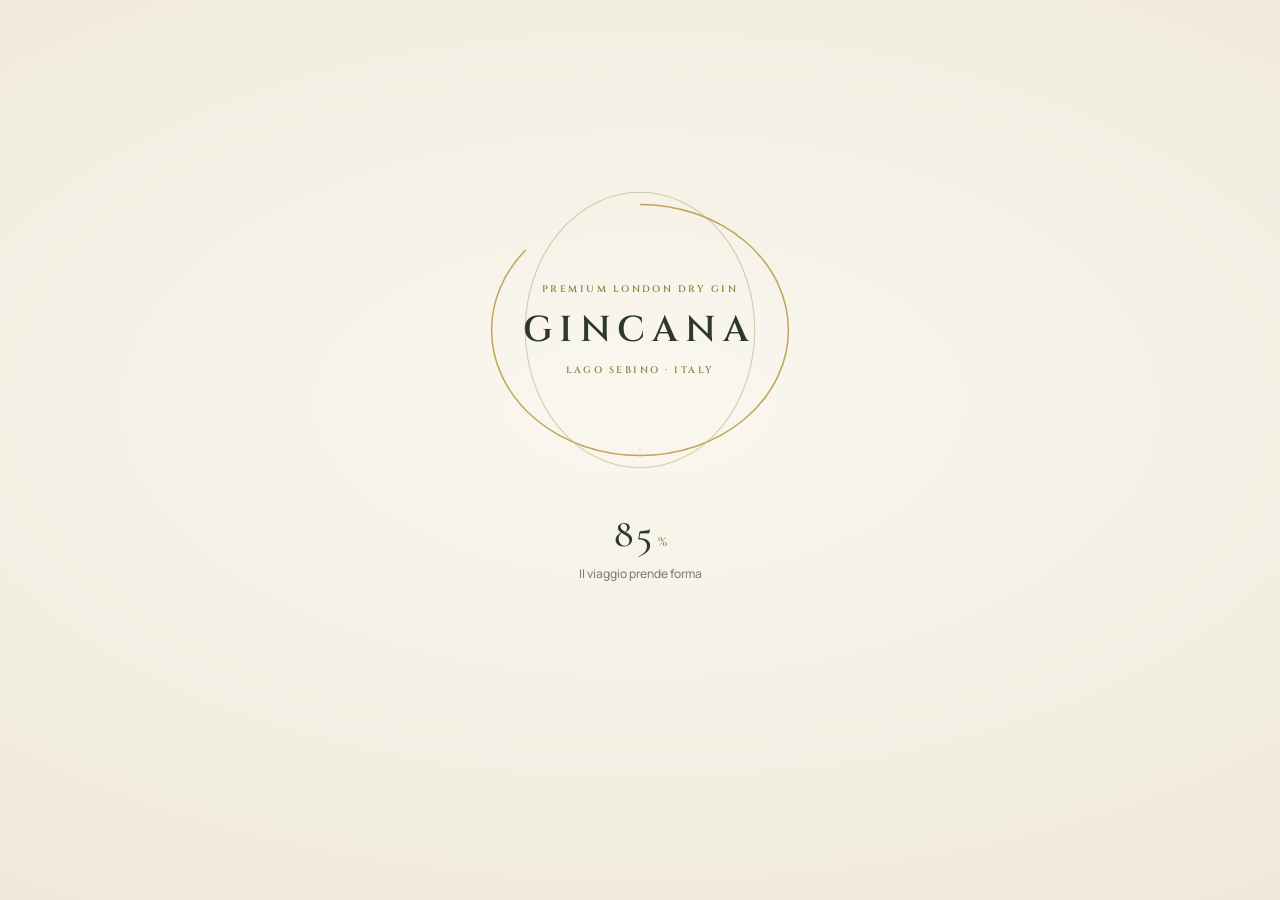
==== commit 846baacf: "Anteprima Gincana (26/11/2026 11:30)" ====
--- a/anteprima/index.html
+++ b/anteprima/index.html
@@ -12,9 +12,9 @@
   <link rel="preconnect" href="https://fonts.googleapis.com" />
   <link rel="preconnect" href="https://fonts.gstatic.com" crossorigin />
   <link href="https://fonts.googleapis.com/css2?family=Cinzel:wght@500;600&family=Cormorant+Garamond:ital,wght@0,400;0,500;1,400;1,500&family=Pinyon+Script&family=Manrope:wght@400;500;600;700&display=swap" rel="stylesheet" />
-  <script type="module" crossorigin src="./assets/index-CclPiK1W.js"></script>
-  <link rel="modulepreload" crossorigin href="./assets/cart-DZecnwR-.js">
-  <link rel="stylesheet" crossorigin href="./assets/cart-DasenagL.css">
+  <script type="module" crossorigin src="./assets/index-CfRigcn7.js"></script>
+  <link rel="modulepreload" crossorigin href="./assets/cart-BSvabIzS.js">
+  <link rel="stylesheet" crossorigin href="./assets/cart-jaCTbZJq.css">
 </head>
 <body data-tone="dark" data-variant="editoriale">
   <canvas id="scene" aria-hidden="true"></canvas>
--- a/anteprima/assets/cart-jaCTbZJq.css
+++ b/anteprima/assets/cart-jaCTbZJq.css
@@ -0,0 +1 @@
+:root{--lightningcss-light: ;--lightningcss-dark:initial;color-scheme:dark;--night:#0d110d;--green:#2c382c;--gold:#c2a55a;--gold-hi:#f3dfa6;--ivory:#f4f0e6;--ivory-dim:#f4f0e6b8;--ivory-faint:#f4f0e67a;--line:#f4f0e629;--f-display:"Cormorant Garamond", "Times New Roman", serif;--f-script:"Pinyon Script", "Cormorant Garamond", cursive;--f-caps:"Cinzel", "Times New Roman", serif;--f-body:"Manrope", system-ui, -apple-system, "Segoe UI", sans-serif;--ease-out:cubic-bezier(.16, 1, .3, 1);--ease-io:cubic-bezier(.65, 0, .35, 1);--margin:max(24px, 6vw, env(safe-area-inset-left,0px));--edge:22px}*,:before,:after{box-sizing:border-box}html,body{height:100%;margin:0}body{background:var(--night);color:var(--ivory);font-family:var(--f-body);-webkit-font-smoothing:antialiased;overscroll-behavior:none;touch-action:none;-webkit-tap-highlight-color:transparent;overflow:hidden}a{color:inherit}.sr-nav{clip-path:inset(50%);width:1px;height:1px;position:absolute;overflow:hidden}#scene,#scene-video,.station-loop{z-index:1;object-fit:cover;background:var(--night);transform-origin:62%;will-change:transform;width:100%;height:100%;display:block;position:fixed;inset:0}.scene-veil{z-index:2;background:var(--night);opacity:0;pointer-events:none;position:fixed;inset:0}.shade{z-index:2;pointer-events:none;background:linear-gradient(95deg,#090c09d1 0%,#090c098c 32%,#090c0900 60%),linear-gradient(#090c0900 74%,#090c098c 100%),linear-gradient(#090c0980 0%,#090c0900 16%);position:fixed;inset:0}.shade:after{content:"";opacity:0;transition:opacity .9s var(--ease-out);background:linear-gradient(95deg,#090c09e6 0%,#090c09c7 30%,#090c0959 44%,#090c0900 56%);position:absolute;inset:0}body[data-station="2"] .shade:after{opacity:.6}body[data-station="3"] .shade:after,body[data-station="4"] .shade:after{opacity:1}.foil{font-family:var(--f-caps);letter-spacing:.22em;background:linear-gradient(100deg,#8d7334 0%,#c2a55a 28%,#fff4d2 44%,#e6cd8e 50%,#c2a55a 64%,#8d7334 100%) 100% 0/280% 100%;color:#0000;animation:foil 6s var(--ease-io) infinite;-webkit-background-clip:text;background-clip:text;font-weight:600}@keyframes foil{0%,55%{background-position:100% 0}85%,to{background-position:0 0}}.header{z-index:40;top:var(--edge);left:var(--margin);right:var(--margin);grid-template-columns:1fr auto 1fr;align-items:center;gap:16px;display:grid;position:fixed}.brand{justify-self:start;font-size:17px;text-decoration:none}.chapter{font:500 11px var(--f-body);letter-spacing:.28em;text-transform:uppercase;color:var(--ivory-dim);align-items:center;gap:12px;margin:0;display:flex}.ch-num{font:500 15px var(--f-display);letter-spacing:.04em;color:var(--gold-hi);font-variant-numeric:tabular-nums}.ch-sep{background:var(--gold);opacity:.7;width:34px;height:1px}.ch-name{min-width:9ch;display:inline-block}.header-right{justify-self:end;align-items:center;gap:22px;display:flex}.header-link{font:600 11px var(--f-body);letter-spacing:.24em;text-transform:uppercase;padding:10px 0;text-decoration:none}.cart-btn,.menu-btn{height:40px;color:var(--ivory);cursor:pointer;font:600 11px var(--f-body);letter-spacing:.24em;text-transform:uppercase;background:0 0;border:0;align-items:center;gap:10px;padding:0 4px;display:inline-flex}.cart-ic{fill:none;stroke:currentColor;stroke-width:1.5px;stroke-linejoin:round;stroke-linecap:round;width:22px;height:22px;display:none}.menu-buy,.m-only{display:none}.cart-count{min-width:24px;height:24px;font:500 13px var(--f-display);letter-spacing:0;color:var(--gold-hi);font-variant-numeric:tabular-nums;transition:background .4s, color .4s, transform .5s var(--ease-out);border:1px solid #c2a55a99;border-radius:999px;place-items:center;padding:0 6px;display:inline-grid}.cart-count:not([data-empty]):not(:empty){background:var(--gold);color:#121811;border-color:var(--gold)}.cart-btn:hover .cart-count{transform:scale(1.12)}.menu-lines{width:26px;height:10px;position:relative}.menu-lines i{height:1px;transition:transform .6s var(--ease-out);background:currentColor;position:absolute;left:0;right:0}.menu-lines i:first-child{top:0}.menu-lines i:last-child{bottom:0;right:8px}.menu-btn:hover .menu-lines i:last-child{transform:translate(8px)}.progress{z-index:41;pointer-events:none;height:2px;position:fixed;top:0;left:0;right:0}.progress span{background:linear-gradient(90deg, #c2a55a00, var(--gold) 30%, var(--gold-hi));transform-origin:0;height:100%;transform:scaleX(var(--p,0));display:block}.link-line{position:relative}.link-line:after{content:"";background:var(--gold);transform-origin:100%;height:1px;transition:transform .6s var(--ease-out);position:absolute;bottom:4px;left:0;right:0}.link-line:hover:after{transform-origin:100%;transform:scaleX(0)}.link-line:hover{color:var(--gold-hi)}.panels{z-index:3;pointer-events:none;position:fixed;inset:0}.panel{padding:calc(var(--edge) + 78px) var(--margin) clamp(64px, 10vh, 120px);visibility:hidden;align-content:end;transition:visibility 0s linear .6s;display:grid;position:absolute;inset:0}.panel[data-active]{visibility:visible;transition:visibility}.panel-inner{width:min(40rem, 37vw, var(--col-max,40rem));pointer-events:auto;container-type:inline-size}.eyebrow{font:600 12px/1.2 var(--f-body);letter-spacing:.3em;text-transform:uppercase;color:var(--ivory-dim);align-items:center;gap:14px;margin:0 0 20px;display:flex}.eyebrow .idx{font:500 14px var(--f-display);letter-spacing:.04em;color:var(--gold-hi);border-right:1px solid var(--line);padding-right:14px}.panel h1,.panel h2{font-family:var(--f-display);letter-spacing:-.02em;color:var(--ivory);text-wrap:balance;margin:0 0 22px;font-weight:400;line-height:.92}.panel h1{font-size:min(clamp(48px,min(5.2vw,9.2vh),104px),15cqi)}.panel h2{font-size:min(clamp(42px,min(4.7vw,8.4vh),92px),13.5cqi)}.panel h1 em,.panel h2 em{color:var(--gold-hi);font-style:italic}.script{font-family:var(--f-script);letter-spacing:0;color:#0000;background:linear-gradient(100deg,#b6974c 0%,#f6e3ad 40%,#fff8e0 50%,#d8bb72 62%,#a98c45 100%) 100% 0/260% 100%;-webkit-box-decoration-break:clone;box-decoration-break:clone;-webkit-background-clip:text;background-clip:text;margin:-.2em -.34em -.3em -.4em;padding:.2em .34em .3em .4em;font-size:1.12em;font-style:normal;font-weight:400;line-height:.8;display:inline-block}.l{margin:-.12em -.42em -.32em;padding:.16em .42em .34em;display:block;overflow:hidden}.l>span{transition:transform .55s cubic-bezier(.5,0,.75,0);display:block;transform:translateY(105%)}.panel[data-active] .l>span{transition:transform 1.15s var(--ease-out);transform:none}.panel[data-active] .l:nth-child(2)>span{transition-delay:80ms}.panel[data-active] .l:nth-child(3)>span{transition-delay:.16s}.panel[data-active] .script{transition:background-position 1.8s var(--ease-io) .6s;background-position:0 0}.panel-inner>:not(h1,h2){opacity:0;transition:opacity .35s,transform .35s;transform:translateY(16px)}.panel[data-active] .panel-inner>:not(h1,h2){opacity:1;transition:opacity 1s var(--ease-out), transform 1s var(--ease-out);transition-delay:calc(.25s + var(--i,0) * 70ms);transform:none}.lead{max-width:36ch;font:400 clamp(16.5px, min(1.3vw, 2.3vh), 19px)/1.6 var(--f-body);color:var(--ivory-dim);text-wrap:pretty;margin:0 0 24px}.reveal-words .rw{opacity:0;filter:blur(6px);transition:opacity .3s,filter .3s,transform .3s;display:inline-block;transform:translateY(.3em)}.panel[data-active] .reveal-words .rw{opacity:1;filter:none;transition:opacity .9s var(--ease-out), filter .9s var(--ease-out), transform .9s var(--ease-out);transition-delay:calc(.45s + var(--w) * 28ms);transform:none}.specs{grid-template-columns:repeat(3,auto);justify-content:start;gap:0;margin:0 0 28px;display:grid}.specs div{border-right:1px solid var(--line);margin-right:28px;padding:4px 28px 4px 0}.specs div:last-child{border-right:0;margin-right:0}.specs dt{font:600 10.5px var(--f-body);letter-spacing:.26em;text-transform:uppercase;color:var(--gold);margin-bottom:8px}.specs dd{margin:0;display:grid}.specs b{font:400 clamp(34px, 5vh, 46px)/.95 var(--f-display);color:var(--ivory);font-variant-numeric:tabular-nums}.specs b.word{font-style:italic}.specs small{font:400 13.5px var(--f-body);color:var(--ivory-faint);margin-top:6px}.quote{max-width:22ch;font:italic 400 clamp(26px, 2.3vw, 36px)/1.2 var(--f-display);color:var(--ivory);margin:0 0 30px}.journey{counter-reset:j;gap:0;max-width:34rem;margin:0;padding:0;list-style:none;display:grid}.journey li{border-top:1px solid var(--line);grid-template-rows:auto auto;grid-template-columns:44px 1fr;column-gap:8px;padding:14px 0;display:grid;position:relative}.journey li:after{content:"";background:var(--gold);transform-origin:0;width:100%;height:1px;position:absolute;top:-1px;left:0;transform:scaleX(0)}.panel[data-active] .journey li:after{transition:transform 1.4s var(--ease-out);transform:scaleX(1)}.panel[data-active] .journey li:nth-child(2):after{transition-delay:.35s}.panel[data-active] .journey li:nth-child(3):after{transition-delay:.7s}.j-n{font:500 13px var(--f-caps);letter-spacing:.16em;color:var(--gold);grid-row:1/span 2;padding-top:8px}.journey b{font:italic 400 30px/1.1 var(--f-display);color:var(--ivory)}.journey small{font:400 16px/1.5 var(--f-body);color:var(--ivory-dim)}.panel[data-index="1"] .journey{grid-template-columns:repeat(3,minmax(0,1fr));column-gap:18px;max-width:none}.panel[data-index="1"] .journey li{grid-template-rows:auto auto auto;grid-template-columns:1fr;padding:12px 0 0}.panel[data-index="1"] .j-n{grid-row:auto;padding-top:0}.panel[data-index="1"] .journey b{font-size:26px}.panel[data-index="1"] .journey small{font-size:14.5px;line-height:1.45}.panel[data-index="1"] .quote{margin-bottom:22px;font-size:clamp(24px,2vw,32px)}.families{grid-template-columns:repeat(2,minmax(0,1fr));gap:0 30px;max-width:40rem;margin:4px 0 0;padding:0;list-style:none;display:grid}.families li{border-top:1px solid var(--line);grid-template-columns:30px 1fr;padding:13px 0;transition:border-color .5s;display:grid}.families li:hover{border-color:var(--gold)}.f-n{font:500 13px var(--f-display);color:var(--gold);grid-row:1/span 2;padding-top:3px}.families b{font:600 11px var(--f-body);letter-spacing:.24em;text-transform:uppercase;color:var(--gold-hi)}.families i{font:italic 400 21px/1.3 var(--f-display);color:var(--ivory)}.recipe{counter-reset:r;grid-template-columns:repeat(2,minmax(0,1fr));gap:0 30px;max-width:36rem;margin:4px 0 30px;padding:0;list-style:none;display:grid}.recipe li{counter-increment:r;border-top:1px solid var(--line);padding:14px 0 14px 34px;display:grid;position:relative}.recipe li:before{content:counter(r);width:22px;height:22px;font:500 12px var(--f-display);color:var(--gold-hi);border:1px solid #c2a55a99;border-radius:50%;place-items:center;display:grid;position:absolute;top:16px;left:0}.recipe b{font:400 30px/1.05 var(--f-display);color:var(--ivory)}.recipe span{font:400 15.5px/1.45 var(--f-body);color:var(--ivory-dim)}.products{max-width:34rem;margin:0 0 16px;padding:0;list-style:none}.products li{border-top:1px solid var(--line);grid-template-columns:1fr auto auto;align-items:center;gap:0 18px;padding:15px 0;transition:border-color .5s;display:grid}.products li:last-child{border-bottom:1px solid var(--line)}.products li:hover{border-top-color:#c2a55a99}.p-link{text-decoration:none;display:grid}.p-name{font:400 27px/1.15 var(--f-display);color:var(--ivory);transition:color .4s}.p-link:hover .p-name{color:var(--gold-hi)}.p-name small{font:600 11px var(--f-body);letter-spacing:.2em;color:var(--gold);margin-left:8px}.p-note{font:400 15px var(--f-body);color:var(--ivory-faint);margin-top:3px}.p-price{font:400 32px var(--f-display);color:var(--gold-hi)}.p-add{width:44px;height:44px;color:var(--ivory);cursor:pointer;isolation:isolate;font:300 24px/1 var(--f-display);background:0 0;border:1px solid #c2a55a8c;border-radius:50%;position:relative;overflow:visible}.p-add:before{content:"";z-index:-1;background:var(--gold);transition:transform .5s var(--ease-out);border-radius:50%;position:absolute;inset:0;transform:scale(0)}.p-add:hover:before,.p-add[data-done]:before{transform:scale(1)}.p-add:hover,.p-add[data-done]{color:#121811}.p-add span{transition:transform .6s var(--ease-out);display:inline-block}.p-add:hover span{transform:rotate(90deg)}.p-add:focus-visible{outline:2px solid var(--gold);outline-offset:3px}.p-add:after{content:"Aggiungi al carrello";white-space:nowrap;pointer-events:none;-webkit-backdrop-filter:blur(10px);backdrop-filter:blur(10px);font:600 10.5px/1 var(--f-body);letter-spacing:.2em;text-transform:uppercase;color:var(--gold-hi);opacity:0;transition:opacity .35s var(--ease-out), transform .5s var(--ease-out);background:#0c0e0cc7;border:1px solid #c2a55a73;border-radius:999px;padding:8px 14px;position:absolute;bottom:calc(100% + 10px);right:-6px;transform:translateY(6px)}.p-add:hover:after,.p-add:focus-visible:after{opacity:1;transform:none}.p-add[data-done]:after{content:"Aggiunto"}@media (hover:none){.products .p-add{border-radius:999px;align-items:center;gap:6px;width:auto;padding:0 12px 0 10px;font-size:18px;display:inline-flex}.p-add:before{border-radius:999px}.p-add:after{content:"Aggiungi";-webkit-backdrop-filter:none;backdrop-filter:none;opacity:1;color:inherit;letter-spacing:.16em;background:0 0;border:0;padding:0;font-size:10px;position:static;transform:none}.p-add[data-done]:after{content:"Aggiunto"}}.ship{font:500 13.5px var(--f-body);color:var(--ivory-dim);align-items:center;gap:10px;margin:0 0 24px;display:flex}.ship-dot{background:var(--gold);width:7px;height:7px;animation:ping 2.4s var(--ease-out) infinite;border-radius:50%;box-shadow:0 0 #c2a55a99}@keyframes ping{0%{box-shadow:0 0 #c2a55a8c}70%,to{box-shadow:0 0 0 9px #c2a55a00}}.btn{--bg:var(--ivory);--fg:#121811;--bd:var(--ivory);border:1px solid var(--bd);background:var(--bg);height:50px;color:var(--fg);cursor:pointer;font:700 11px/1 var(--f-body);letter-spacing:.2em;text-transform:uppercase;white-space:nowrap;isolation:isolate;border-radius:999px;justify-content:center;align-items:center;padding:0 30px;text-decoration:none;display:inline-flex;position:relative;overflow:hidden}.btn:before{content:"";z-index:-1;background:var(--gold);border-radius:inherit;transition:transform .6s var(--ease-out);position:absolute;inset:0;transform:translateY(101%)}.btn:hover:before{transform:none}.btn span{transition:transform .6s var(--ease-out);display:inline-block}.btn:focus-visible{outline:2px solid var(--gold);outline-offset:3px}.btn--ghost{--bg:transparent;--fg:var(--ivory);--bd:#f4f0e666}.btn--ghost:hover{--fg:#121811}.dots{z-index:4;right:var(--margin);position:fixed;top:50%;transform:translateY(-50%)}.dots ol{counter-reset:ch;-webkit-backdrop-filter:blur(14px)saturate(1.3);backdrop-filter:blur(14px)saturate(1.3);background:#0c0e0c80;border:1px solid #f4f0e624;border-radius:999px;gap:2px;margin:0;padding:10px 8px;list-style:none;display:grid;box-shadow:0 10px 34px #00000061}.dots li{counter-increment:ch}.dots button{cursor:pointer;color:#f4f0e6cc;background:0 0;border:0;border-radius:999px;justify-content:flex-end;align-items:center;gap:10px;height:32px;padding:0 8px;transition:color .4s,background .4s;display:flex;position:relative}.dots button:before{content:"0" counter(ch);font:600 13px var(--f-display);color:inherit;order:2;transition:color .4s}.dots button:after{content:"";transform-origin:100%;width:28px;height:2px;transition:transform .6s var(--ease-out), background .4s;background:currentColor;border-radius:2px;order:3;transform:scaleX(.5)}.dots .tip{-webkit-backdrop-filter:blur(12px);backdrop-filter:blur(12px);height:28px;font:600 10.5px var(--f-body);letter-spacing:.22em;text-transform:uppercase;color:var(--ivory);opacity:0;transition:opacity .4s, transform .6s var(--ease-out);white-space:nowrap;pointer-events:none;background:#0c0e0ca8;border:1px solid #f4f0e61f;border-radius:999px;align-items:center;margin-top:-14px;padding:0 12px;display:flex;position:absolute;top:50%;right:calc(100% + 14px);transform:translate(8px)}.dots button:hover{color:var(--ivory);background:#f4f0e612}.dots button[aria-current]{color:var(--ivory)}.dots button[aria-current]:after{background:var(--gold);transform:none}.dots button:hover .tip,.dots button[aria-current] .tip{opacity:1;transform:none}.dots button[aria-current]:before{color:var(--gold-hi)}.dots button:focus-visible{outline:1px solid var(--gold);outline-offset:2px}.hint{z-index:4;font:600 10px var(--f-body);letter-spacing:.32em;text-transform:uppercase;color:var(--ivory-dim);justify-items:center;gap:10px;transition:opacity .4s;display:grid;position:fixed;bottom:26px;left:50%;translate:-50%}.hint[hidden]{opacity:0;display:grid}.hint-line{background:linear-gradient(var(--gold), transparent);transform-origin:top;width:1px;height:42px;animation:drip 2.2s var(--ease-io) infinite}@keyframes drip{0%{opacity:1;transform:scaleY(0)}60%{opacity:1;transform:scaleY(1)}to{opacity:0;transform:scaleY(1)}}.controls{z-index:35;left:max(22px, env(safe-area-inset-left));right:max(22px, env(safe-area-inset-right));pointer-events:none;justify-content:space-between;transition:opacity .4s;display:flex;position:fixed;bottom:22px}body[data-footer=open] :is(.controls,.dots,.hint,.responsible){opacity:0;pointer-events:none}.orb{pointer-events:auto;cursor:pointer;width:44px;height:44px;color:var(--ivory);border:1px solid var(--line);-webkit-backdrop-filter:blur(10px);backdrop-filter:blur(10px);background:#0d110d59;border-radius:50%;place-items:center;transition:border-color .4s,color .4s;display:grid}.orb:hover{border-color:var(--gold);color:var(--gold-hi)}.sound-tip{white-space:nowrap;pointer-events:none;-webkit-backdrop-filter:blur(10px);backdrop-filter:blur(10px);height:32px;font:600 10.5px var(--f-body);letter-spacing:.2em;text-transform:uppercase;color:var(--gold-hi);opacity:0;transition:opacity .35s var(--ease-out), transform .5s var(--ease-out);background:#0c0e0cb8;border:1px solid #c2a55a73;border-radius:999px;align-items:center;margin:0;padding:0 14px;display:flex;position:absolute;bottom:6px;left:56px;transform:translate(-8px)}.sound-tip[data-show]{opacity:1;transform:none}@media (hover:none) and (pointer:coarse),(width<=900px) and (orientation:portrait){#fullscreen{display:none}}.orb[aria-pressed=true]{background:var(--gold);color:#121811;border-color:var(--gold)}.orb svg{width:20px;height:20px;overflow:visible}.orb .wave{transform-origin:50%;transform-box:fill-box}.responsible{z-index:35;pointer-events:none;font:600 8.5px var(--f-body);letter-spacing:.26em;text-transform:uppercase;color:var(--ivory-faint);margin:0;position:fixed;bottom:6px;left:50%;translate:-50%}.footer{z-index:30;overscroll-behavior:contain;color:var(--ivory);padding:calc(var(--edge) + 88px) var(--margin) 0;clip-path:inset(100% 0 0);visibility:hidden;transition:clip-path 1.2s var(--ease-out), visibility 0s linear 1.2s;background:#0b0f0b;grid-template-rows:1fr auto auto;grid-template-columns:minmax(0,1fr);display:grid;position:fixed;inset:0;overflow:auto}.footer[data-open]{clip-path:inset(0);visibility:visible;transition:clip-path 1.2s var(--ease-out), visibility 0s}.footer{overflow-x:hidden}.f-top{grid-template-columns:minmax(0,1.15fr) minmax(0,.85fr);align-items:end;gap:clamp(40px,7vw,140px);padding-bottom:clamp(28px,4vh,56px);display:grid;position:relative}.f-title{font:400 clamp(56px, min(7vw, 12vh), 132px)/.9 var(--f-display);letter-spacing:-.025em;margin:0 0 22px}.f-title .f-l{display:block}.f-lead{max-width:34ch;font:400 clamp(17px, 1.25vw, 19px)/1.6 var(--f-body);color:var(--ivory-dim);margin:0 0 30px}.f-actions{flex-wrap:wrap;gap:12px;display:flex}.f-side{-webkit-backdrop-filter:blur(10px);backdrop-filter:blur(10px);background:#f4f0e60a;border:1px solid #f4f0e61a;border-radius:18px;gap:34px;padding:30px;display:grid}.f-cols{border-top:1px solid var(--line);grid-template-columns:1fr 1fr;gap:24px;padding-top:26px;display:grid}.footer h3{font:600 11px var(--f-body);letter-spacing:.26em;text-transform:uppercase;color:var(--gold);margin:0 0 12px}.footer .f-cols p{font:400 15.5px/1.85 var(--f-body);color:var(--ivory-dim);margin:0}.footer :is(.f-cols,.f-legal) a{color:inherit;text-underline-offset:3px;text-decoration-color:#c2a55a80;transition:color .3s}.footer :is(.f-cols,.f-legal) a:hover,.f-link:hover{color:var(--gold-hi)}.footer .f-cols a.f-buy{color:var(--gold-hi);-webkit-text-decoration-color:var(--gold);text-decoration-color:var(--gold);font-weight:600}.news{gap:12px;display:grid}.news label{font:400 15.5px/1.55 var(--f-body);color:var(--ivory-dim)}.news-row{gap:10px;display:flex}.news input{border:1px solid var(--line);min-width:0;height:52px;color:var(--ivory);font:400 16px var(--f-body);background:#f4f0e60d;border-radius:999px;flex:1;padding:0 20px;transition:border-color .4s}.news input:focus{border-color:var(--gold);outline:none}.news input[aria-invalid=true]{border-color:#d27a5a}.news-msg{min-height:1.4em;color:var(--gold-hi);margin:0;font:500 13.5px var(--f-body)!important}.news[data-sent] .news-row{display:none}.f-link{color:inherit;font:inherit;cursor:pointer;text-underline-offset:3px;background:0 0;border:0;padding:0;-webkit-text-decoration:underline #c2a55a80;text-decoration:underline #c2a55a80}.f-word-xl{letter-spacing:.04em;text-align:center;white-space:nowrap;-webkit-user-select:none;user-select:none;margin:clamp(6px,2vh,30px) 0 0;padding-top:.06em;font-size:clamp(60px,min(15.5vw,25vh),300px);line-height:.9;position:relative;-webkit-mask-image:linear-gradient(#000 45%,#00000026 100%);mask-image:linear-gradient(#000 45%,#00000026 100%)}.f-legal{border-top:1px solid var(--line);flex-wrap:wrap;justify-content:space-between;gap:8px 30px;padding:16px 0 22px;display:flex;position:relative}.f-legal p{font:400 12.5px/1.6 var(--f-body);color:var(--ivory-faint);margin:0}.footer :is(.f-cta>*,.f-side,.f-word-xl,.f-legal){opacity:0;transition:opacity .5s,transform .5s;transform:translateY(26px)}.footer[data-open] :is(.f-cta>*,.f-side,.f-word-xl,.f-legal){opacity:1;transition:opacity 1.1s var(--ease-out), transform 1.1s var(--ease-out);transform:none}.footer[data-open] .f-cta>:first-child{transition-delay:.35s}.footer[data-open] .f-cta>:nth-child(2){transition-delay:.45s}.footer[data-open] .f-cta>:nth-child(3){transition-delay:.55s}.footer[data-open] .f-cta>:nth-child(4){transition-delay:.65s}.footer[data-open] .f-side{transition-delay:.6s}.footer[data-open] .f-word-xl{transition-duration:1.6s;transition-delay:.75s}.footer[data-open] .f-legal{transition-delay:.9s}.loader{z-index:10000;text-align:center;transition:opacity .9s var(--ease-io), filter .9s var(--ease-io);background:radial-gradient(120% 90% at 50% 45%,#faf7ef,#ebe4d4);place-items:center;display:grid;position:fixed;inset:0}.loader[data-exiting]{opacity:0;filter:blur(6px);pointer-events:none}.loader-stack{justify-items:center;gap:30px;display:grid}.loader-ring{aspect-ratio:1;place-items:center;width:clamp(230px,34vh,330px);display:grid;position:relative}.loader-ring svg{width:100%;height:100%;position:absolute;inset:0}#loader-arc{transition:stroke-dashoffset .4s linear}.loader-center{justify-items:center;gap:10px;display:grid}.wordmark{font-family:var(--f-caps);letter-spacing:.16em;font-weight:600}.loader-word{color:var(--green);letter-spacing:.2em;font-size:clamp(26px,4vh,36px)}.loader-small{font:600 9.5px var(--f-caps);letter-spacing:.26em;color:#8e813d;text-transform:uppercase}.loader-swap{justify-items:center;min-height:150px;display:grid}.loader-swap>*{grid-area:1/1}.loader-progress{font:500 40px/1 var(--f-display);color:var(--green);font-variant-numeric:tabular-nums;transition:opacity .42s .18s,filter .42s .18s}.loader-progress small{color:#8e813d;margin-left:4px;font-size:16px}.loader-stage{font:500 12px var(--f-body);color:#2c382c99;margin-top:12px}.age{z-index:1;opacity:0;filter:blur(3px);pointer-events:none;transition:opacity .64s var(--ease-out) .5s, filter .64s var(--ease-out) .5s;justify-items:center;gap:14px;display:grid;position:relative}.age-q{font:italic 500 28px var(--f-display);color:var(--green);margin:0}.age-actions{flex-wrap:wrap;justify-content:center;gap:10px;display:flex}.loader .btn--solid{--bg:var(--green);--fg:#f4f0e6;--bd:var(--green)}.loader .btn--solid:hover{--fg:#121811}.age-no{font:500 12px var(--f-body);color:#2c382c8c;cursor:pointer;text-underline-offset:3px;background:0 0;border:0;text-decoration:underline}.age-msg{font:500 13px var(--f-body);color:var(--green);max-width:32ch;margin:4px 0 0;display:none}.loader[data-ready] .loader-progress{opacity:0;filter:blur(3px);pointer-events:none;visibility:hidden;transition:opacity .42s .18s,filter .42s .18s,visibility 0s .6s}.loader[data-ready] .age{opacity:1;filter:none;pointer-events:auto}.loader[data-underage] :is(.age-actions,.age-no){display:none}.loader[data-underage] .age-msg{display:block}.menu{z-index:60;touch-action:pan-y;display:grid;position:fixed;inset:0}.menu[hidden]{display:none}.menu-bg{clip-path:inset(0 0 100%);transition:clip-path .9s var(--ease-io);background:#0a0d0a;position:absolute;inset:0}.menu[data-open] .menu-bg{clip-path:inset(0)}.menu-inner{padding:110px var(--margin) 70px;grid-template-columns:1fr minmax(220px,26vw);align-items:end;gap:40px;display:grid;position:relative}.menu-list{display:grid}.menu-list a{color:var(--ivory);border-bottom:1px solid var(--line);align-items:baseline;gap:22px;padding:8px 0;text-decoration:none;display:flex;overflow:hidden}.m-n{font:500 14px var(--f-display);color:var(--gold);min-width:2.2em}.m-t{font:400 clamp(44px, 7.4vh, 92px)/1 var(--f-display);letter-spacing:-.02em;transition:transform .4s var(--ease-io), color .4s;display:inline-block;transform:translateY(110%)}.menu[data-open] .m-t{transition:transform 1.1s var(--ease-out), color .4s, letter-spacing .6s var(--ease-out);transition-delay:calc(.3s + var(--i) * 60ms), 0s, 0s;transform:none}.menu-list a:hover .m-t,.menu-list a:focus-visible .m-t{color:var(--gold-hi);font-style:italic}.menu-list a[aria-current] .m-n:after{content:" ·"}.menu-side{opacity:0;gap:22px;transition:opacity .4s;display:grid}.menu[data-open] .menu-side{opacity:1;transition:opacity 1s var(--ease-out) .7s}.menu-shop{text-align:center;border:1px solid #c2a55a66;border-radius:50%/46%;padding:22px;text-decoration:none;transition:border-color .5s;display:grid}.menu-shop:hover{border-color:var(--gold)}.menu-shop span{font:600 11px var(--f-body);letter-spacing:.3em;text-transform:uppercase;color:var(--ivory-dim)}.menu-shop .script{background-position:0 0;font-size:34px;line-height:1.2}.menu-side p{font:400 15px/1.8 var(--f-body);color:var(--ivory-dim);margin:0}.menu-side a{color:var(--ivory);text-underline-offset:3px;text-decoration-color:#c2a55a80}.menu-note{color:var(--ivory-faint)!important;font-size:13px!important}.menu-close{top:var(--edge);right:var(--margin);height:40px;color:var(--ivory);cursor:pointer;font:600 11px var(--f-body);letter-spacing:.24em;text-transform:uppercase;opacity:0;background:0 0;border:0;transition:opacity .4s;position:absolute}.menu[data-open] .menu-close{opacity:1;transition-delay:.5s}.menu-peek{z-index:1;aspect-ratio:16/10;pointer-events:none;opacity:0;clip-path:inset(50%);width:300px;transition:clip-path .7s var(--ease-out), opacity .4s;border-radius:4px;margin:0;position:fixed;top:0;left:0;overflow:hidden}.menu-peek img{object-fit:cover;width:100%;height:100%;transition:transform 1.2s var(--ease-out);transform:scale(1.2)}.menu[data-peek] .menu-peek{opacity:1;clip-path:inset(0)}.menu[data-peek] .menu-peek img{transform:none}.grain{z-index:9;pointer-events:none;opacity:.075;mix-blend-mode:overlay;background-image:url("data:image/svg+xml;utf8,<svg xmlns='http://www.w3.org/2000/svg' width='220' height='220'><filter id='n'><feTurbulence type='fractalNoise' baseFrequency='0.85' numOctaves='2' stitchTiles='stitch'/><feColorMatrix values='0 0 0 0 1  0 0 0 0 1  0 0 0 0 1  0 0 0 1.4 -0.2'/></filter><rect width='100%' height='100%' filter='url(%23n)'/></svg>");animation:.9s steps(6,end) infinite grain;position:fixed;inset:-50%}@keyframes grain{0%{transform:translate(0)}20%{transform:translate(-6%,4%)}40%{transform:translate(5%,-3%)}60%{transform:translate(-3%,-6%)}80%{transform:translate(6%,5%)}to{transform:translate(0)}}.trail{z-index:19999;pointer-events:none;width:100%;height:100%;position:fixed;inset:0}@media (hover:none),(pointer:coarse){.trail{display:none}}.cursor{z-index:20000;pointer-events:none;opacity:0;width:34px;height:34px;transition:width .5s var(--ease-out), height .5s var(--ease-out), margin .5s var(--ease-out), background .4s, opacity .4s;mix-blend-mode:difference;border:1px solid #f3dfa6b3;border-radius:50%;margin:-17px 0 0 -17px;position:fixed;top:0;left:0}.cursor span{background:var(--gold-hi);border-radius:50%;width:4px;height:4px;margin:-2px;position:absolute;top:50%;left:50%}.cursor[data-on]{opacity:1}.cursor[data-hover]{background:#f3dfa61f;width:64px;height:64px;margin:-32px 0 0 -32px}@media (hover:none),(pointer:coarse){.cursor{display:none}}@media (width<=900px),(pointer:coarse){:root{--edge:16px;--margin:max(18px, 5vw)}.header{grid-template-columns:1fr auto}.chapter{display:none}.brand{font-size:15px}.shade{background:linear-gradient(#090c0900 38%,#090c09b3 66%,#090c09e6 100%),linear-gradient(#090c098c 0%,#090c0900 18%)}.panel{padding:0 var(--margin) 90px}#scene-video,.station-loop{-webkit-mask-image:linear-gradient(#000 calc(100% - 24vh),#0000);mask-image:linear-gradient(#000 calc(100% - 24vh),#0000)}.panel-inner{width:100%;padding-right:50px}.shade:after{background:linear-gradient(#090c0900 18%,#090c09a8 50%,#090c09e0 100%)}body[data-station="1"] .shade:after{opacity:1}.panel h1{font-size:clamp(42px,12vw,58px)}.panel h2{margin-bottom:14px;font-size:clamp(38px,11vw,52px)}.lead{margin-bottom:18px;font-size:16px;line-height:1.55}.specs{grid-template-columns:repeat(3,minmax(0,1fr));margin-bottom:20px}.specs div{margin-right:12px;padding:2px 10px 2px 0}.specs b{font-size:32px}.eyebrow{letter-spacing:.2em;gap:10px;margin-bottom:14px;font-size:10.5px}.eyebrow .idx{padding-right:10px}.specs small{display:none}.specs dt{letter-spacing:.2em;font-size:9.5px}.quote{margin-bottom:16px;font-size:24px}.journey li{grid-template-columns:30px 1fr;padding:9px 0}.journey b{font-size:22px}.journey small{font-size:14px}.families{gap:0 14px}.families li{grid-template-columns:1fr;padding:8px 0}.f-n{display:none}.families b{font-size:9.5px}.families i{font-size:16px}.recipe{gap:0 14px;margin-bottom:18px}.recipe li{padding:9px 0 9px 28px}.recipe li:before{width:19px;height:19px;font-size:11px;top:11px}.recipe b{font-size:22px}.recipe span{font-size:13.5px}.p-note{display:none}.products li{gap:0 12px;padding:8px 0}.p-name{font-size:19px}.p-name small{margin:2px 0 0;display:block}.p-price{font-size:22px}.p-add{width:38px;height:38px;font-size:20px}.ship{margin-bottom:16px;font-size:12px}.header-link:not(.h-buy),.cart-label,.menu-label{display:none}.header-right{gap:8px}.h-buy{-webkit-backdrop-filter:blur(8px);backdrop-filter:blur(8px);letter-spacing:.18em;height:34px;color:var(--gold-hi);white-space:nowrap;background:#0c0e0c73;border:1px solid #c2a55ab3;border-radius:999px;align-items:center;padding:0 14px;font-size:10px;display:inline-flex}.h-buy:after{display:none}.cart-btn{justify-content:center;width:40px;padding:0;position:relative}.cart-ic{display:block}.cart-btn .cart-count{min-width:18px;height:18px;padding:0 4px;font-size:11px;position:absolute;top:2px;right:0}.cart-btn .cart-count[data-empty],.cart-btn .cart-count:empty,.menu-list{display:none}.menu-inner{align-content:start}.menu-side{gap:26px}.menu-shop{background:var(--gold);border-color:var(--gold);border-radius:999px;padding:26px 18px}.menu-shop span{color:#121811;font-size:12px}.menu-shop .script{color:#121811}.menu-buy{display:grid}.menu-buy a,.menu-buy button{border:0;border-bottom:1px solid var(--line);color:var(--ivory);cursor:pointer;text-align:left;background:0 0;justify-content:space-between;align-items:baseline;gap:12px;width:100%;padding:16px 0;text-decoration:none;display:flex}.menu-buy .m-t{font:400 28px/1.1 var(--f-display)}.menu-buy small{font:600 11px var(--f-body);letter-spacing:.16em;text-transform:uppercase;color:var(--gold-hi)}.menu-buy small[data-empty]:before{content:"vuoto"}.menu-inner{padding:90px var(--margin) 40px;grid-template-columns:1fr;align-items:start;gap:30px}.m-t{font-size:clamp(36px,11vw,52px)}.menu-peek{display:none}.news-row{flex-direction:column}.age-actions{flex-direction:column;align-items:stretch;width:min(300px,84vw)}.age-q{font-size:24px}.btn{height:44px;padding:0 20px}.dots{right:8px}.dots ol{padding:8px 4px}.dots button{height:28px;padding:0 6px}.dots .tip,.dots button:before{display:none}.dots button:after{width:20px}.hint{display:none!important}.orb{width:40px;height:40px}.footer{padding-top:calc(var(--edge) + 72px);grid-template-rows:auto auto auto}.f-top{grid-template-columns:1fr;gap:30px}.f-title{font-size:clamp(46px,13vw,64px)}.f-side{padding:22px}.f-legal{flex-direction:column;padding-bottom:28px}}@media (prefers-reduced-motion:reduce){*,:before,:after{transition-duration:.01ms!important;animation-duration:.01ms!important;animation-iteration-count:1!important}}.station-loop{opacity:0;pointer-events:none}@media (width<=900px) and (orientation:portrait){:root{--band:48svh}#scene-video,.station-loop{height:var(--band);transform-origin:50%;inset:0 0 auto;-webkit-mask-image:linear-gradient(#0000 0,#000 7% 80%,#0000);mask-image:linear-gradient(#0000 0,#000 7% 80%,#0000)}.shade{background:linear-gradient(#090c0999 0%,#090c0900 12%)}.shade:after{display:none}.panel{padding:calc(var(--band) - 26px) var(--margin) 78px;align-content:start}.panel-inner{padding-right:0}.dots{top:calc(var(--band) * .5)}.panel h1{margin-bottom:12px;font-size:clamp(36px,10.4vw,48px)}.panel h2{margin-bottom:12px;font-size:clamp(32px,9.4vw,44px)}.eyebrow{margin-bottom:10px}.lead{margin-bottom:14px;font-size:15.5px;line-height:1.5}.d-only{display:none}.m-only{display:block}.panel[data-index="1"] .quote,.journey small,.families i{display:none}.recipe span{font-size:12.5px;line-height:1.35}.panel[data-index="1"] .journey{column-gap:10px}.panel[data-index="1"] .journey li{padding-top:8px}.panel[data-index="1"] .journey b{font-size:22px}.families{grid-template-columns:repeat(3,minmax(0,1fr));gap:0 10px}.families b{font-size:10px}.recipe{grid-template-columns:repeat(2,minmax(0,1fr))}.panel[data-index="4"] .ship,.panel[data-index="4"] .actions{display:none}.specs{margin-bottom:16px}.specs b{font-size:28px}.actions{gap:10px}}@media (width<=380px){.h-buy{letter-spacing:.12em;padding:0 11px}.header-right{gap:4px}.brand{font-size:13px}}@media (width<=900px) and (orientation:portrait){.panel{padding-bottom:72px}.panel h1{font-size:clamp(40px,11.6vw,54px)}.panel h2{font-size:clamp(36px,10.6vw,50px)}.eyebrow{font-size:11.5px}.lead{font-size:17px;line-height:1.5}.specs b{font-size:32px}.specs dt{font-size:10.5px}.panel[data-index="1"] .journey b{font-size:25px}.families b{font-size:12px}.recipe b{font-size:24px}.recipe span{font-size:13.5px}.p-name{font-size:21px}.p-name small{font-size:12px}.p-price{font-size:24px}.btn{height:46px;font-size:11.5px}}.fam-detail{display:none}@media (width<=900px) and (orientation:portrait){.panel{padding-bottom:86px}.panel h1{font-size:clamp(44px,12.6vw,58px)}.panel h2{font-size:clamp(40px,11.6vw,54px)}.eyebrow{font-size:12.5px}.lead{font-size:18.5px;line-height:1.48}.specs b{font-size:36px}.specs dt{font-size:11px}.panel[data-index="1"] .journey b{font-size:28px}.recipe b{font-size:26px}.recipe span{font-size:15px}.p-name{font-size:23px}.p-name small{font-size:13px}.p-price{font-size:26px}.btn{height:48px;font-size:12px}.families{grid-template-columns:repeat(3,minmax(0,1fr));gap:8px}.families li{border:1px solid var(--line);text-align:center;cursor:pointer;-webkit-tap-highlight-color:transparent;border-radius:10px;justify-items:center;padding:12px 6px;transition:border-color .3s,background .3s}.families b{letter-spacing:.14em;font-size:13px}.families li[aria-pressed=true]{border-color:var(--gold);background:#c2a55a24}.fam-detail{min-height:2.9em;font:italic 400 21px/1.35 var(--f-display);color:var(--ivory);margin:14px 0 0;display:block}.fam-detail span{animation:gc-fam-in .5s var(--ease-out);display:block}.fam-detail b{font:600 12px var(--f-body);letter-spacing:.18em;text-transform:uppercase;color:var(--gold-hi);margin-right:6px;font-style:normal}@keyframes gc-fam-in{0%{opacity:0;transform:translateY(8px)}}.swipe-hint{z-index:34;pointer-events:none;font:600 10.5px var(--f-body);letter-spacing:.3em;text-transform:uppercase;color:var(--ivory-dim);opacity:0;flex-direction:column;align-items:center;gap:4px;transition:opacity .5s;display:flex;position:fixed;bottom:28px;left:50%;translate:-50%}.swipe-hint i{border-right:1.5px solid var(--gold);border-bottom:1.5px solid var(--gold);width:10px;height:10px;animation:gc-swipe 1.6s var(--ease-io) infinite;transform:rotate(45deg)}body[data-swipe]:not([data-footer=open]) .swipe-hint{opacity:1}@keyframes gc-swipe{0%,to{opacity:.4;transform:translateY(-3px)rotate(45deg)}50%{opacity:1;transform:translateY(3px)rotate(45deg)}}.responsible{bottom:8px}}@media (prefers-reduced-motion:reduce){.swipe-hint i{animation:none}}.hint{display:none!important}.swipe-hint{z-index:34;left:50%;bottom:calc(30px + env(safe-area-inset-bottom));pointer-events:none;font:700 11px var(--f-body);letter-spacing:.3em;text-transform:uppercase;color:var(--gold-hi);text-shadow:0 1px 10px #000000b3;opacity:0;flex-direction:column;align-items:center;gap:6px;transition:opacity .5s;display:flex;position:fixed;translate:-50%}.swipe-hint i{border-right:2px solid var(--gold-hi);border-bottom:2px solid var(--gold-hi);width:11px;height:11px;animation:gc-swipe 1.6s var(--ease-io) infinite;transform:rotate(45deg)}body[data-swipe]:not([data-footer=open]) .swipe-hint{opacity:1}@keyframes gc-swipe{0%,to{opacity:.45;transform:translateY(-3px)rotate(45deg)}50%{opacity:1;transform:translateY(3px)rotate(45deg)}}.responsible{bottom:calc(8px + env(safe-area-inset-bottom))!important}.controls{bottom:calc(22px + env(safe-area-inset-bottom))}@media (prefers-reduced-motion:reduce){.swipe-hint i{animation:none}}.bot-spots{z-index:3;pointer-events:none;opacity:0;transition:opacity .6s;position:fixed;inset:0}body[data-bot-spots] .bot-spots{opacity:1}.bot-spot{pointer-events:none;cursor:help;border-radius:50%;position:absolute}body[data-bot-spots] .bot-spot{pointer-events:auto}.bot-spot--mark:after{content:"";background:var(--gold-hi);width:9px;height:9px;animation:bot-ping 2.4s var(--ease-out) infinite;border-radius:50%;margin:-4.5px;position:absolute;top:50%;left:50%;box-shadow:0 0 #f3dfa699}.bot-spot[data-hot]{box-shadow:0 0 0 1.5px #f3dfa6d9,0 0 28px #f3dfa640}@keyframes bot-ping{0%{box-shadow:0 0 #f3dfa699}to{box-shadow:0 0 0 12px #f3dfa600}}.bot-tip{z-index:5;white-space:nowrap;pointer-events:none;-webkit-backdrop-filter:blur(12px);backdrop-filter:blur(12px);opacity:0;transition:opacity .3s var(--ease-out), transform .45s var(--ease-out);background:#0c0e0cbd;border:1px solid #c2a55a80;border-radius:12px;gap:2px;margin:0;padding:10px 16px;display:grid;position:fixed;transform:translate(-50%,calc(-100% - 6px))}.bot-tip[data-show]{opacity:1;transform:translate(-50%,calc(-100% - 14px))}.bot-tip b{font:400 22px/1.1 var(--f-display);color:var(--ivory)}.bot-tip small{font:600 10px var(--f-body);letter-spacing:.22em;text-transform:uppercase;color:var(--gold-hi)}@media (prefers-reduced-motion:reduce){.bot-spot--mark:after{animation:none}}.menu-peek{display:none!important}.menu-list a,.menu-list button{border:0;border-bottom:1px solid var(--line);text-align:left;width:100%;color:var(--ivory);cursor:pointer;font:inherit;background:0 0;align-items:baseline;gap:22px;padding:8px 0;text-decoration:none;display:flex;overflow:hidden}.menu-list .m-p{font:600 11px var(--f-body);letter-spacing:.2em;text-transform:uppercase;color:var(--ivory-dim);white-space:nowrap;margin-left:auto;transition:color .4s}.menu-list .m-p[data-empty]:before{content:"vuoto"}.menu-list :is(a,button):hover .m-t,.menu-list :is(a,button):focus-visible .m-t{color:var(--gold-hi);font-style:italic}.menu-list :is(a,button):hover .m-p,.menu-list :is(a,button):focus-visible .m-p{color:var(--gold-hi)}.bot-tip[data-below]{transform:translate(-50%,6px)}.bot-tip[data-below][data-show]{transform:translate(-50%,14px)}.lang-switch{align-items:center;gap:2px;display:inline-flex}.lang-switch button{cursor:pointer;font:600 10.5px var(--f-body);letter-spacing:.16em;color:#f4f0e68c;background:0 0;border:0;border-bottom:1px solid #0000;padding:6px 6px 4px;transition:color .3s,border-color .3s}.lang-switch button:hover{color:var(--ivory)}.lang-switch button[aria-pressed=true]{color:var(--gold-hi);border-bottom-color:var(--gold)}.lang-switch--gate{justify-content:center;margin-top:14px}.menu-side .lang-switch button{padding:8px 10px 6px;font-size:12px}@media (width<=900px),(pointer:coarse){.header .lang-switch{display:none}}html[data-pt] body:before{content:"";z-index:99998;background:#0b0f0b;position:fixed;inset:0}.pt{z-index:99999;pointer-events:none;clip-path:inset(100% 0 0);visibility:hidden;background:#0b0f0b;place-items:center;display:grid;position:fixed;inset:0}.pt[data-state]{visibility:visible}.pt[data-state=in]{clip-path:inset(0);transition:clip-path .7s var(--ease-io);pointer-events:auto}.pt[data-state=cover]{clip-path:inset(0);transition:none}.pt[data-state=out]{clip-path:inset(0 0 100%);transition:clip-path 1s var(--ease-io) .1s}.pt-mark{justify-items:center;gap:14px;display:grid}.pt-word{font:600 clamp(22px, 2.4vw, 34px) var(--f-caps);letter-spacing:.32em;color:var(--gold-hi);opacity:0;transition:opacity .5s, transform .6s var(--ease-out);transform:translateY(10px)}.pt-line{background:var(--gold);transform-origin:0;width:140px;height:1px;transition:transform .7s var(--ease-out);transform:scaleX(0)}.pt[data-state=in] .pt-word,.pt[data-state=cover] .pt-word{opacity:1;transition-delay:.25s;transform:none}.pt[data-state=in] .pt-line,.pt[data-state=cover] .pt-line{transition-delay:.3s;transform:scaleX(1)}.glint{z-index:2;pointer-events:none;opacity:0;mix-blend-mode:screen;background:radial-gradient(ellipse 16% 55% at var(--gx,50%) var(--gy,40%), #fff4d68c, #ffecbe2e 45%, #ffecbe00 72%);border-radius:36% 36% 18% 18%/22% 22% 10% 10%;position:fixed}.glint--hero{background:0 0;border-radius:0;overflow:visible}.glint--stage{z-index:4;background:radial-gradient(ellipse 22% 45% at var(--gx,50%) var(--gy,40%), #fff8e46b, #fff0cd00 70%);border-radius:0;position:absolute;inset:0}@media (hover:hover) and (pointer:fine){html.has-cursor,html.has-cursor *{cursor:none!important}html.has-cursor input:not([type=radio]):not([type=checkbox]),html.has-cursor textarea{cursor:text!important}}.cursor-dot{z-index:20001;background:var(--gold-hi);pointer-events:none;opacity:0;border-radius:50%;width:6px;height:6px;margin:-3px 0 0 -3px;transition:opacity .3s;position:fixed;top:0;left:0;box-shadow:0 0 0 1px #0c0e0c59}.cursor-dot[data-on]{opacity:1}.cursor span{display:none}@media (hover:none),(pointer:coarse){.cursor-dot{display:none}}.cursor[data-label]{mix-blend-mode:normal;border-color:var(--gold);background:#0c0e0c40;width:40px;height:40px;margin:-20px 0 0 -20px}.cursor-label{-webkit-backdrop-filter:blur(6px);backdrop-filter:blur(6px);font:700 9.5px var(--f-body);letter-spacing:.16em;text-transform:uppercase;white-space:nowrap;color:var(--gold-hi);opacity:0;transition:opacity .25s, transform .4s var(--ease-out);background:#0c0e0cd1;border:1px solid #c2a55a73;border-radius:999px;padding:6px 11px 5px;position:absolute;top:50%;left:calc(100% + 10px);transform:translate(-6px,-50%)}.cursor[data-label] .cursor-label{opacity:1;transition-delay:80ms;transform:translateY(-50%)}html[data-age-ok] .age{visibility:hidden}html[lang=de] .panel h1{font-size:min(clamp(44px,min(4.6vw,8.2vh),92px),13.2cqi)}html[lang=de] .panel h1 .l>span,html[lang=de] .h-buy,.header-link{white-space:nowrap}@media (width<=760px){html[lang=de] .panel h1{font-size:clamp(30px,9.4vw,44px)}}::selection{color:#10140f;-webkit-text-fill-color:#10140f;text-shadow:none;background:#d6b76aeb}::-moz-selection{color:#10140f;text-shadow:none;background:#d6b76aeb}.script::selection{color:#10140f}em::selection{color:#10140f}i::selection{color:#10140f}html:not([lang=it]) .responsible{white-space:nowrap}@media (width<=760px){html[lang=de] .responsible{letter-spacing:.14em;font-size:8.5px}}.lang-switch--gate{background:#fffcf499;border:1px solid #8e813d59;border-radius:999px;width:max-content;margin:22px auto 0;padding:4px 8px;display:flex;position:relative}.lang-switch--gate button{color:#20261e99;padding:7px 9px 5px;font-size:11.5px}.lang-switch--gate button:hover{color:#1c221a}.lang-switch--gate button[aria-pressed=true]{color:#6f5f22;border-bottom-color:#8e813d}.bot-hint{-webkit-backdrop-filter:blur(8px);backdrop-filter:blur(8px);color:var(--ivory);font:600 11px var(--f-body);letter-spacing:.12em;text-transform:uppercase;pointer-events:none;transition:opacity .5s, transform .6s var(--ease-out);background:#0c0e0ca8;border:1px solid #c2a55a66;border-radius:999px;align-items:center;gap:10px;margin:0;padding:10px 18px 9px 14px;display:flex;position:absolute;bottom:96px;right:5vw}.bot-hint i{background:var(--gold-hi);border-radius:50%;width:9px;height:9px}@media (prefers-reduced-motion:no-preference){.bot-hint i{animation:1.8s ease-out infinite bot-ping}}.bot-spots[data-used] .bot-hint{opacity:0;transform:translateY(8px)}.hint-touch{display:none}@media (hover:none),(pointer:coarse){.hint-fine{display:none}.hint-touch{display:inline}}@media (width<=760px) and (orientation:portrait){.bot-hint{bottom:auto;right:50%;top:calc(var(--band,48svh) - 52px);letter-spacing:.08em;white-space:nowrap;padding:8px 14px 7px 11px;font-size:9.5px;transform:translate(50%)}.bot-spots[data-used] .bot-hint{transform:translate(50%,8px)}}.lang-switch{gap:4px}.lang-switch button,.lang-switch--gate button,.menu-side .lang-switch button{border:0;border-radius:50%;place-items:center;padding:5px;display:grid}.lang-switch .flag{opacity:.55;filter:saturate(.7);width:20px;height:20px;transition:opacity .3s, filter .3s, box-shadow .3s, transform .4s var(--ease-out);border-radius:50%;display:block;overflow:hidden;box-shadow:0 0 0 1px #ffffff47}.lang-switch .flag svg{width:100%;height:100%;display:block}.lang-switch button:hover .flag{opacity:.9;filter:none;transform:scale(1.08)}.lang-switch button[aria-pressed=true] .flag{opacity:1;filter:none;box-shadow:0 0 0 1.5px var(--gold-hi), 0 0 0 4px #c2a55a38}.lang-switch--gate .flag{width:24px;height:24px;box-shadow:0 0 0 1px #20261e33}.lang-switch--gate button[aria-pressed=true] .flag{box-shadow:0 0 0 1.5px #8e813d,0 0 0 4px #8e813d33}.menu-side .lang-switch .flag{width:24px;height:24px}.lang-switch--ag{justify-content:center;margin-top:26px;display:flex}.lang-switch--ag .flag{width:24px;height:24px}.cart{z-index:9000;pointer-events:none;position:fixed;inset:0}.cart-veil{opacity:0;transition:opacity .6s var(--ease-out);background:#0508059e;position:absolute;inset:0}.cart-panel{-webkit-backdrop-filter:blur(18px)saturate(1.2);backdrop-filter:blur(18px)saturate(1.2);width:min(460px,100vw);transition:transform .75s var(--ease-out);background:linear-gradient(#1f2820f0,#0e130ef7);border-left:1px solid #c2a55a61;outline:none;grid-template-rows:auto auto 1fr auto;display:grid;position:absolute;top:0;bottom:0;right:0;transform:translate(104%);box-shadow:-40px 0 80px #00000073}.cart[data-open]{pointer-events:auto}.cart[data-open] .cart-veil{opacity:1}.cart[data-open] .cart-panel{transform:none}.cart-panel:before{content:"";pointer-events:none;background:linear-gradient(#0000,#c2a55a66,#0000);width:1px;position:absolute;top:14px;bottom:14px;left:14px}.cart-head{justify-content:space-between;align-items:center;padding:26px 28px 18px 40px;display:flex}.cart-head h2{font:400 40px/1 var(--f-display);color:var(--ivory);letter-spacing:-.01em;margin:0}.cart-head .script{background-position:0 0;font-size:1.05em}.cart-x{cursor:pointer;background:0 0;border:1px solid #f4f0e640;border-radius:50%;width:44px;height:44px;transition:border-color .4s;position:relative}.cart-x span{background:var(--ivory);height:1px;transition:transform .6s var(--ease-out);position:absolute;top:50%;left:13px;right:13px}.cart-x span:first-child{transform:rotate(45deg)}.cart-x span:last-child{transform:rotate(-45deg)}.cart-x:hover{border-color:var(--gold)}.cart-x:hover span:first-child{transform:rotate(135deg)}.cart-x:hover span:last-child{transform:rotate(45deg)}.cart-x:focus-visible,.cart :is(a,body[data-page=shop] button):focus-visible{outline:2px solid var(--gold);outline-offset:3px}.ship-meter{border-bottom:1px solid var(--line);margin:0 28px 0 40px;padding:14px 0 18px}.ship-meter-text{font:400 15px/1.4 var(--f-body);color:var(--ivory-dim);margin:0 0 10px}.ship-meter-text b{color:var(--gold-hi);font-weight:600}.ship-meter-bar{background:#f4f0e61f;border-radius:2px;height:2px;overflow:hidden}.ship-meter-bar span{background:linear-gradient(90deg, #8d7334, var(--gold), var(--gold-hi));transform-origin:0;height:100%;transition:transform .9s var(--ease-out);display:block;transform:scaleX(0)}.cart-list{overscroll-behavior:contain;touch-action:pan-y;-webkit-overflow-scrolling:touch;margin:0;padding:6px 28px 6px 40px;list-style:none;overflow-y:auto}.cart-item{border-bottom:1px solid var(--line);grid-template-columns:72px 1fr auto;align-items:start;gap:16px;padding:18px 0;display:grid}.cart[data-open] .cart-item{animation:gc-ci-in .8s var(--ease-out) both}.cart[data-open] .cart-item:nth-child(2){animation-delay:60ms}.cart[data-open] .cart-item:nth-child(3){animation-delay:.12s}@keyframes gc-ci-in{0%{opacity:0;transform:translate(26px)}}.ci-img{background:#0a0d0a;border-radius:3px;outline:1px solid #c2a55a40;width:72px;height:90px;display:block;overflow:hidden}.ci-img img{object-fit:cover;width:100%;height:100%;display:block}.ci-name{font:400 22px/1.15 var(--f-display);color:var(--ivory);text-decoration:none;display:block}.ci-name small{font:600 11px var(--f-body);letter-spacing:.18em;color:var(--gold);white-space:nowrap;margin-left:6px}.ci-unit{font:400 14px var(--f-body);color:var(--ivory-faint);margin:4px 0 10px}.ci-side{text-align:right;justify-items:end;gap:10px;display:grid}.ci-total{font:400 24px/1 var(--f-display);color:var(--gold-hi);font-variant-numeric:tabular-nums;margin:0}.ci-remove{cursor:pointer;color:var(--ivory-faint);font:600 11px var(--f-body);letter-spacing:.18em;text-transform:uppercase;background:0 0;border:0;padding:6px 0}.ci-remove:after{opacity:.5}.gc-stepper{border:1px solid #f4f0e63d;border-radius:999px;align-items:center;height:40px;display:inline-flex}.gc-stepper button{width:40px;height:38px;color:var(--ivory);font:400 20px/1 var(--f-body);cursor:pointer;background:0 0;border:0;border-radius:50%;transition:color .3s}.gc-stepper button:hover:not(:disabled){color:var(--gold-hi)}.gc-stepper button:disabled{opacity:.3;cursor:default}.gc-stepper output,.gc-stepper input{text-align:center;width:34px;min-width:28px;font:500 17px var(--f-body);color:var(--ivory);font-variant-numeric:tabular-nums;-moz-appearance:textfield;background:0 0;border:0;padding:0}.gc-stepper input::-webkit-outer-spin-button{-webkit-appearance:none;margin:0}.gc-stepper input::-webkit-inner-spin-button{-webkit-appearance:none;margin:0}.cart-empty{align-content:start;gap:14px;padding:40px 28px 0 40px;display:none}.cart[data-empty] .cart-empty{display:grid}.cart[data-empty] :is(.cart-list,.cart-foot){display:none}.cart-empty-title{font:italic 400 30px/1.1 var(--f-display);color:var(--ivory);margin:0}.cart-empty p:not(.cart-empty-title){font:400 16px/1.65 var(--f-body);color:var(--ivory-dim);max-width:34ch;margin:0 0 10px}.cart-empty .btn{justify-self:start}.ce-card{background:#f4f0e60a;border:1px solid #c2a55a47;border-radius:14px;grid-template-columns:120px minmax(0,1fr);gap:18px;margin-top:6px;padding:16px;display:grid}.ce-img{aspect-ratio:3/4;background:#e7dfd0;border-radius:8px;overflow:hidden}.ce-img img{object-fit:cover;width:100%;height:100%;display:block}.ce-body{align-content:start;gap:12px;display:grid}.ce-name{font:400 24px/1.1 var(--f-display)!important;color:var(--ivory)!important;margin:0!important}.ce-name small{font:600 10.5px var(--f-body);letter-spacing:.2em;text-transform:uppercase;color:var(--gold);margin-top:4px;display:block}.ce-formats{grid-template-columns:1fr 1fr;gap:8px;display:grid}.ce-formats button{text-align:left;cursor:pointer;color:var(--ivory);background:0 0;border:1px solid #f4f0e633;border-radius:8px;gap:2px;padding:9px 10px;transition:border-color .3s,background .3s;display:grid}.ce-formats button b{font:400 20px/1 var(--f-display)}.ce-formats button span{font:500 11.5px var(--f-body);color:var(--ivory-faint)}.ce-formats button:hover{border-color:#c2a55a99}.ce-formats button[aria-checked=true]{border-color:var(--gold);background:#c2a55a1a}.ce-formats button[aria-checked=true] b{color:var(--gold-hi)}.cart-empty .ce-add{grid-column:1/-1;justify-self:stretch;height:52px;font-size:11px}.ce-more{font:600 11px var(--f-body);letter-spacing:.2em;text-transform:uppercase;color:var(--ivory-dim);grid-column:1/-1;justify-self:center;text-decoration:none}@media (width<=420px){.ce-card{grid-template-columns:92px minmax(0,1fr);gap:14px;padding:12px}}.cart-foot{background:#080b0880;border-top:1px solid #c2a55a4d;padding:20px 28px 26px 40px}.cart-sum{justify-content:space-between;align-items:baseline;margin:0;display:flex}.cart-sum dt{font:600 12px var(--f-body);letter-spacing:.24em;text-transform:uppercase;color:var(--ivory-dim)}.cart-sum dd{font:400 36px/1 var(--f-display);color:var(--ivory);font-variant-numeric:tabular-nums;margin:0}.cart-note{font:400 14px/1.5 var(--f-body);color:var(--ivory-faint);margin:8px 0 18px}.cart-cta{width:100%;height:56px}.cart-pay{text-align:center;font:500 11px var(--f-body);letter-spacing:.12em;color:var(--ivory-faint);margin:14px 0 0}.cart-toast{z-index:8990;top:78px;right:var(--margin,24px);-webkit-backdrop-filter:blur(14px);backdrop-filter:blur(14px);opacity:0;pointer-events:none;visibility:hidden;width:min(360px,100vw - 32px);transition:opacity .4s var(--ease-out), transform .6s var(--ease-out), visibility 0s linear .6s;background:#141b15eb;border:1px solid #c2a55a6b;border-radius:6px;grid-template-columns:48px 1fr;align-items:center;gap:6px 14px;padding:14px 18px 14px 14px;display:grid;position:fixed;transform:translateY(-14px)scale(.98);box-shadow:0 24px 60px #00000080}.cart-toast[data-show]{opacity:1;pointer-events:auto;visibility:visible;transition-delay:0s;transform:none}.cart-toast img{object-fit:cover;border-radius:3px;grid-row:span 2;width:48px;height:60px}.cart-toast p{margin:0}.ct-title{font:600 11px var(--f-body);letter-spacing:.22em;text-transform:uppercase;color:var(--gold)}.ct-name{font:400 20px/1.2 var(--f-display);color:var(--ivory)}.ct-name small{font:600 10.5px var(--f-body);letter-spacing:.16em;color:var(--gold)}.ct-open{cursor:pointer;color:var(--ivory);font:600 11px var(--f-body);letter-spacing:.2em;text-transform:uppercase;background:0 0;border:0;grid-column:2;justify-self:start;padding:4px 0 6px}[data-cart-count]{background:var(--gold);color:#121811;min-width:20px;height:20px;font:700 11px/1 var(--f-body);letter-spacing:0;border-radius:999px;place-items:center;margin-left:8px;padding:0 6px;display:inline-grid}[data-cart-count][data-empty]{display:none}[data-added]>span{animation:gc-added 1.2s var(--ease-out)}@keyframes gc-added{0%{transform:translateY(0)}30%{transform:translateY(-120%)}31%{transform:translateY(120%)}60%,to{transform:none}}html[data-gate],html[data-gate] body{overflow:hidden}.age-gate{z-index:9500;-webkit-backdrop-filter:blur(16px);backdrop-filter:blur(16px);transition:opacity .7s var(--ease-out);background:#090c09e6;place-items:center;padding:24px;display:grid;position:fixed;inset:0}.age-gate[data-leaving]{opacity:0;pointer-events:none}.ag-card{text-align:center;justify-items:center;gap:14px;max-width:440px;display:grid}.ag-oval{outline-offset:6px;background:radial-gradient(closest-side,#2c382cd9,#1f2820b3);border:1px solid #c2a55ab3;border-radius:50%;outline:1px solid #c2a55a59;place-items:center;width:210px;height:128px;margin-bottom:18px;display:grid}.ag-word{font-size:22px}.ag-q{font:400 40px/1.1 var(--f-display);color:var(--ivory);margin:0}.ag-q .script{background-position:0 0}.ag-sub{font:400 16px/1.6 var(--f-body);color:var(--ivory-dim);margin:0 0 10px}.ag-actions{gap:12px;display:flex}.ag-msg{font:italic 400 20px var(--f-display);color:var(--gold-hi);opacity:0;margin:0;transition:opacity .5s}.age-gate[data-no] .ag-msg{opacity:1}.age-gate[data-no] .ag-actions{opacity:.4;pointer-events:none}html:has(body[data-page=shop]){scroll-behavior:smooth;height:auto}body[data-page=shop]{touch-action:auto;overscroll-behavior:auto;height:auto;min-height:100%;font-size:17px;line-height:1.65;overflow:clip auto}body[data-page=shop] ::selection{background:var(--gold);color:#121811}body[data-page=shop] .gc-grain-layer{z-index:1;pointer-events:none;opacity:.06;mix-blend-mode:overlay;background-image:url("data:image/svg+xml,%3Csvg xmlns='http://www.w3.org/2000/svg' width='160' height='160'%3E%3Cfilter id='n'%3E%3CfeTurbulence type='fractalNoise' baseFrequency='.9' numOctaves='3' stitchTiles='stitch'/%3E%3C/filter%3E%3Crect width='100%25' height='100%25' filter='url(%23n)'/%3E%3C/svg%3E");animation:1.2s steps(6,end) infinite gc-grain;position:fixed;inset:-50%}@keyframes gc-grain{0%{transform:translate(0)}20%{transform:translate(-3%,2%)}40%{transform:translate(2%,-3%)}60%{transform:translate(-2%,-1%)}80%{transform:translate(3%,3%)}to{transform:translate(0)}}body[data-page=shop] .s-header{z-index:50;padding:18px var(--margin);border-bottom:1px solid #0000;grid-template-columns:1fr auto 1fr;align-items:center;gap:16px;transition:background .5s,border-color .5s;display:grid;position:sticky;top:0}body[data-page=shop] .s-header[data-scrolled]{-webkit-backdrop-filter:blur(14px);backdrop-filter:blur(14px);background:#0b0f0bd1;border-bottom-color:#c2a55a2e}body[data-page=shop] .s-header .brand{font-size:17px}body[data-page=shop] .s-header nav{gap:30px;display:flex}body[data-page=shop] .s-header nav a,body[data-page=shop] .s-header .s-cart{font:600 11.5px var(--f-body);letter-spacing:.24em;text-transform:uppercase;color:var(--ivory-dim);padding:10px 0;text-decoration:none}body[data-page=shop] .s-header nav a[aria-current],body[data-page=shop] .s-header nav a:hover{color:var(--ivory)}body[data-page=shop] .s-cart{cursor:pointer;background:0 0;border:0;justify-self:end;align-items:center;display:inline-flex;color:var(--ivory)!important}body[data-page=shop] .s-back{align-items:center;gap:10px;display:inline-flex}body[data-page=shop] .s-back:before{content:"←";font:400 16px var(--f-body);letter-spacing:0;transition:transform .6s var(--ease-out)}body[data-page=shop] .s-back:hover:before{transform:translate(-5px)}body[data-page=shop] [data-reveal]{opacity:0;transition:opacity 1.1s var(--ease-out), transform 1.1s var(--ease-out);transition-delay:calc(var(--d,0) * 80ms);transform:translateY(28px)}body[data-page=shop] [data-reveal][data-in]{opacity:1;transform:none}body[data-page=shop] .rv-line{margin:-.12em -.42em -.32em;padding:.16em .42em .34em;display:block;overflow:hidden}body[data-page=shop] .rv-line>span{transition:transform 1.2s var(--ease-out);transition-delay:calc(var(--d,0) * 90ms);display:block;transform:translateY(105%)}body[data-page=shop] [data-in] .rv-line>span,body[data-page=shop] .rv-line[data-in]>span{transform:none}body[data-page=shop] [data-in] .script{transition:background-position 1.8s var(--ease-io) .5s;background-position:0 0}body[data-page=shop] .s-eyebrow{font:600 12px/1.2 var(--f-body);letter-spacing:.28em;text-transform:uppercase;color:var(--ivory-dim);align-items:center;gap:14px;margin:0 0 20px;display:flex}body[data-page=shop] .s-eyebrow:before{content:"";background:var(--gold);width:34px;height:1px}body[data-page=shop] .s-h2{font:400 clamp(42px, 4.6vw, 80px)/.95 var(--f-display);letter-spacing:-.02em;color:var(--ivory);margin:0 0 22px}body[data-page=shop] .crumbs{padding:8px var(--margin) 0;font:600 11px var(--f-body);letter-spacing:.2em;text-transform:uppercase;color:var(--ivory-faint);flex-wrap:wrap;align-items:center;gap:10px;margin:0;list-style:none;display:flex}body[data-page=shop] .crumbs li+li:before{content:"/";color:#c2a55a99;margin-right:10px}body[data-page=shop] .crumbs a{color:var(--ivory-dim);text-decoration:none}body[data-page=shop] .crumbs a:hover{color:var(--gold-hi)}body[data-page=shop] .pd{z-index:2;padding:28px var(--margin) 90px;grid-template-columns:minmax(0,1.08fr) minmax(0,.92fr);align-items:start;gap:clamp(32px,5vw,88px);display:grid;position:relative}body[data-page=shop] .gallery{grid-template-columns:76px minmax(0,1fr);gap:16px;display:grid;position:sticky;top:92px}body[data-page=shop] .g-thumbs{align-content:start;gap:10px;margin:0;padding:0;list-style:none;display:grid}body[data-page=shop] .g-thumbs button{cursor:pointer;opacity:.5;outline-offset:3px;background:#0a0d0a;border:0;border-radius:3px;outline:1px solid #0000;width:76px;height:101px;padding:0;transition:opacity .4s,outline-color .4s;display:block;overflow:hidden}body[data-page=shop] .g-thumbs button img{object-fit:cover;width:100%;height:100%;display:block}body[data-page=shop] .g-thumbs button[aria-current],body[data-page=shop] .g-thumbs button:hover{opacity:1}body[data-page=shop] .g-thumbs button[aria-current]{outline-color:var(--gold)}body[data-page=shop] .g-stage{aspect-ratio:3/4;cursor:zoom-in;background:#e7dfd0;border-radius:4px;justify-self:center;width:100%;max-height:calc(100svh - 130px);position:relative;overflow:hidden}body[data-page=shop] .g-stage figure{clip-path:inset(100% 0 0);transition:clip-path 1.1s var(--ease-out);margin:0;position:absolute;inset:0}body[data-page=shop] .g-stage figure[data-on]{clip-path:inset(0);z-index:2}body[data-page=shop] .g-stage figure[data-leaving]{z-index:1;clip-path:inset(0)}body[data-page=shop] .g-stage img{object-fit:cover;width:100%;height:100%;transition:transform 1.6s var(--ease-out);display:block;transform:scale(1.08)}body[data-page=shop] .g-stage[data-zoom] figure[data-on] img{transition:transform .5s var(--ease-out)}body[data-page=shop] .g-stage[data-zoom]{cursor:zoom-out}body[data-page=shop] .g-stage figure[data-on] img{transform:scale(1)}body[data-page=shop] .g-stage:after{content:"";z-index:3;pointer-events:none;border:1px solid #c2a55a52;border-radius:2px;position:absolute;inset:12px}body[data-page=shop] .g-count{z-index:4;font:500 15px var(--f-display);color:var(--ivory);letter-spacing:.08em;text-shadow:0 1px 8px #0009;position:absolute;bottom:22px;left:26px}body[data-page=shop] .g-count b{color:var(--gold-hi);font-weight:500}body[data-page=shop] .info{padding-top:6px}body[data-page=shop] .info h1{font:400 clamp(56px, 6.4vw, 118px)/.9 var(--f-display);letter-spacing:-.025em;color:var(--ivory);margin:0 0 20px}body[data-page=shop] .info .script{font-size:1.05em}body[data-page=shop] .price-row{flex-wrap:wrap;align-items:baseline;gap:6px 18px;margin:0 0 18px;display:flex}body[data-page=shop] .price{font:400 54px/1 var(--f-display);color:var(--gold-hi);font-variant-numeric:lining-nums tabular-nums}body[data-page=shop] .unit{font:400 15px var(--f-body);color:var(--ivory-faint)}body[data-page=shop] .pitch{max-width:32ch;font:italic 400 clamp(24px, 2vw, 30px)/1.3 var(--f-display);color:var(--ivory);margin:0 0 30px}body[data-page=shop] .opt-label{font:600 11.5px var(--f-body);letter-spacing:.24em;text-transform:uppercase;color:var(--ivory-dim);margin:0 0 12px;display:block}body[data-page=shop] .formats{flex-wrap:wrap;gap:10px;margin:0 0 28px;display:flex}body[data-page=shop] .formats a{border:1px solid #f4f0e638;border-radius:6px;gap:2px;min-width:132px;padding:14px 20px;text-decoration:none;transition:border-color .4s,background .4s;display:grid;position:relative}body[data-page=shop] .formats a b{font:400 26px/1 var(--f-display);color:var(--ivory)}body[data-page=shop] .formats a span{font:500 14px var(--f-body);color:var(--ivory-faint)}body[data-page=shop] .formats a:hover{border-color:#c2a55a99}body[data-page=shop] .formats a[aria-current]{border-color:var(--gold);background:#c2a55a14}body[data-page=shop] .formats a[aria-current]:after{content:"";background:var(--gold-hi);border-radius:50%;width:7px;height:7px;position:absolute;top:10px;right:10px}body[data-page=shop] .buy{align-items:center;gap:12px;margin:0 0 26px;display:flex}.buy .gc-stepper{height:58px}.buy .gc-stepper button{width:48px;height:56px}body[data-page=shop] .buy .btn{flex:1;height:58px;font-size:12px}body[data-page=shop] .assure{gap:12px;margin:0 0 34px;padding:0;list-style:none;display:grid}body[data-page=shop] .assure li{font:400 16px/1.5 var(--f-body);color:var(--ivory-dim);grid-template-columns:22px 1fr;align-items:baseline;gap:12px;display:grid}body[data-page=shop] .assure li:before{content:"";border:1px solid var(--gold);border-radius:50%;width:10px;height:10px;transform:translateY(1px)}body[data-page=shop] .assure b{color:var(--ivory);font-weight:600}body[data-page=shop] .tabs{border-top:1px solid var(--line)}body[data-page=shop] .tablist{scrollbar-width:none;gap:28px;display:flex;position:relative;overflow-x:auto}body[data-page=shop] .tablist button{cursor:pointer;font:600 12px var(--f-body);letter-spacing:.22em;text-transform:uppercase;color:var(--ivory-faint);white-space:nowrap;background:0 0;border:0;padding:20px 0 16px;transition:color .4s;position:relative}body[data-page=shop] .tablist button[aria-selected=true],body[data-page=shop] .tablist button:hover{color:var(--ivory)}body[data-page=shop] .tab-ink{background:var(--gold);transform-origin:0;width:100px;height:1px;transition:transform .7s var(--ease-out);position:absolute;bottom:0;left:0}body[data-page=shop] .tabpanel{padding:24px 0 4px}body[data-page=shop] .tabpanel[hidden]{display:none}body[data-page=shop] .tabpanel:not([hidden]){animation:gc-tab-in .8s var(--ease-out)}@keyframes gc-tab-in{0%{opacity:0;transform:translateY(10px)}}body[data-page=shop] .tabpanel p{font:400 17px/1.75 var(--f-body);color:var(--ivory-dim);max-width:60ch;margin:0 0 16px}body[data-page=shop] .pd-specs{grid-template-columns:repeat(2,minmax(0,1fr));gap:0 28px;margin:18px 0 0;display:grid}body[data-page=shop] .pd-specs div{border-top:1px solid var(--line);padding:14px 0}body[data-page=shop] .pd-specs dt{font:600 11px var(--f-body);letter-spacing:.22em;text-transform:uppercase;color:var(--gold);margin-bottom:4px}body[data-page=shop] .pd-specs dd{font:400 21px/1.3 var(--f-display);color:var(--ivory);margin:0}body[data-page=shop] .fam{grid-template-columns:repeat(2,minmax(0,1fr));gap:0 28px;margin:0;display:grid}body[data-page=shop] .fam div{border-top:1px solid var(--line);padding:14px 0}body[data-page=shop] .fam dt{font:600 11px var(--f-body);letter-spacing:.22em;text-transform:uppercase;color:var(--gold);margin-bottom:4px}body[data-page=shop] .fam dd{font:italic 400 22px/1.3 var(--f-display);color:var(--ivory);margin:0}body[data-page=shop] .g-nav{z-index:5;gap:8px;display:flex;position:absolute;bottom:18px;right:22px}body[data-page=shop] .g-arrow{cursor:pointer;-webkit-backdrop-filter:blur(10px);backdrop-filter:blur(10px);width:46px;height:46px;color:var(--ivory);transition:background .4s, border-color .4s, transform .5s var(--ease-out);background:#0e120e80;border:1px solid #f4f0e638;border-radius:50%;place-items:center;padding:0;display:grid}body[data-page=shop] .g-arrow svg{fill:none;stroke:currentColor;stroke-width:1.6px;stroke-linecap:round;stroke-linejoin:round;width:18px;height:18px}body[data-page=shop] .g-arrow:hover{color:#12160f;background:#c2a55ad9;border-color:#0000;transform:scale(1.06)}body[data-page=shop] .g-bar{z-index:5;background:#1418122e;height:1px;position:absolute;bottom:41px;left:26px;right:140px}body[data-page=shop] .g-bar i{background:var(--gold);transform-origin:0;transition:transform .9s var(--ease-out);position:absolute;inset:0;transform:scaleX(0)}body[data-page=shop] .g-count{color:#1a1f17;text-shadow:none;bottom:52px}body[data-page=shop] .g-count b{color:#7a5f22}body[data-page=shop] .g-stage[data-zoom] :is(.g-count,.g-bar){opacity:0}body[data-page=shop] .g-count,body[data-page=shop] .g-bar{transition:opacity .4s}body[data-page=shop] .look{z-index:2;padding:clamp(90px, 10vw, 160px) var(--margin) clamp(70px, 8vw, 130px);border-top:1px solid #c2a55a33;grid-template-columns:repeat(12,minmax(0,1fr));gap:40px clamp(16px,2.4vw,36px);display:grid;position:relative}body[data-page=shop] .look-head{grid-area:1/1/auto/span 5;align-self:start;position:sticky;top:120px}body[data-page=shop] .look-lead{max-width:38ch;font:400 18px/1.7 var(--f-body);color:var(--ivory-dim);margin:0}body[data-page=shop] .look figure{margin:0}body[data-page=shop] .look-a{grid-area:1/7/auto/span 6}body[data-page=shop] .look-b{grid-area:2/1/auto/span 5;margin-top:6vh!important}body[data-page=shop] .look-c{grid-area:2/8/auto/span 5;margin-top:22vh!important}body[data-page=shop] .look-img{aspect-ratio:3/4;clip-path:inset(100% 0 0 round 4px);transition:clip-path 1.4s var(--ease-out);background:#0a0d0a;border-radius:4px;position:relative;overflow:hidden}body[data-page=shop] .look-img img{object-fit:cover;will-change:transform;width:100%;height:100%;position:absolute;inset:0;transform:scale(1.12)}body[data-page=shop] .look figure[data-in] .look-img{clip-path:inset(0 round 4px)}body[data-page=shop] .look figcaption{font:italic 400 22px/1.3 var(--f-display);color:var(--ivory);opacity:0;transition:opacity .9s var(--ease-out) .35s, transform .9s var(--ease-out) .35s;align-items:baseline;gap:14px;margin-top:16px;display:flex;transform:translateY(12px)}body[data-page=shop] .look figcaption span{font:600 11px var(--f-body);letter-spacing:.22em;color:var(--gold);font-style:normal}body[data-page=shop] .look figure[data-in] figcaption{opacity:1;transform:none}body[data-page=shop] .serve{z-index:2;border-top:1px solid #c2a55a33;grid-template-columns:minmax(0,1fr) minmax(0,1fr);min-height:88svh;display:grid;position:relative}body[data-page=shop] .serve-img{position:relative;overflow:hidden}body[data-page=shop] .serve-img img{object-fit:cover;will-change:transform;width:100%;height:116%;position:absolute;inset:-8% 0}body[data-page=shop] .serve-text{padding:clamp(60px, 9vw, 140px) var(--margin);align-self:center}body[data-page=shop] .steps-serve{counter-reset:s;margin:34px 0 0;padding:0;list-style:none;display:grid}body[data-page=shop] .steps-serve li{counter-increment:s;border-top:1px solid var(--line);grid-template-columns:64px 1fr;align-items:baseline;gap:18px;padding:20px 0;display:grid}body[data-page=shop] .steps-serve li:before{content:counter(s, upper-roman);font:500 15px var(--f-caps);letter-spacing:.18em;color:var(--gold)}body[data-page=shop] .steps-serve b{font:400 28px/1.15 var(--f-display);color:var(--ivory);margin-bottom:4px;font-weight:400;display:block}body[data-page=shop] .steps-serve span{font:400 16px/1.6 var(--f-body);color:var(--ivory-dim)}body[data-page=shop] .faq{z-index:2;padding:clamp(80px, 10vw, 150px) var(--margin);border-top:1px solid #c2a55a33;grid-template-columns:minmax(0,.8fr) minmax(0,1.2fr);gap:clamp(32px,6vw,110px);display:grid;position:relative}body[data-page=shop] .faq-list{border-bottom:1px solid var(--line)}body[data-page=shop] .faq details{border-top:1px solid var(--line)}body[data-page=shop] .faq summary{cursor:pointer;font:400 clamp(22px, 2vw, 28px)/1.25 var(--f-display);color:var(--ivory);grid-template-columns:1fr 28px;align-items:center;gap:16px;padding:26px 0;list-style:none;transition:color .3s;display:grid}body[data-page=shop] .faq summary::-webkit-details-marker{display:none}body[data-page=shop] .faq summary:hover{color:var(--gold-hi)}body[data-page=shop] .faq summary i{border:1px solid #c2a55a8c;border-radius:50%;width:28px;height:28px;position:relative}body[data-page=shop] .faq summary i:before,body[data-page=shop] .faq summary i:after{content:"";background:var(--gold-hi);height:1px;transition:transform .6s var(--ease-out);position:absolute;top:50%;left:8px;right:8px}body[data-page=shop] .faq summary i:after{transform:rotate(90deg)}body[data-page=shop] .faq details[open] summary i:after{transform:rotate(0)}body[data-page=shop] .faq .ans{overflow:hidden}body[data-page=shop] .faq .ans p{font:400 17px/1.75 var(--f-body);color:var(--ivory-dim);max-width:62ch;margin:0;padding:0 44px 28px 0}body[data-page=shop] .faq details[open] .ans p{animation:gc-tab-in .7s var(--ease-out)}body[data-page=shop] .related{z-index:2;padding:clamp(80px, 9vw, 140px) var(--margin) 110px;border-top:1px solid #c2a55a33;position:relative}body[data-page=shop] .rel-grid{grid-template-columns:repeat(3,minmax(0,1fr));gap:28px;margin-top:40px;display:grid}body[data-page=shop] .card{gap:16px;display:grid;position:relative}body[data-page=shop] .card-img{aspect-ratio:4/5;background:#0a0d0a;border-radius:4px;display:block;position:relative;overflow:hidden}body[data-page=shop] .card-img img{object-fit:cover;width:100%;height:100%;transition:transform 1.4s var(--ease-out);display:block}body[data-page=shop] .card-img img+img{opacity:0;transition:opacity .8s var(--ease-out), transform 1.4s var(--ease-out);position:absolute;inset:0}body[data-page=shop] .card:hover .card-img img{transform:scale(1.05)}body[data-page=shop] .card:hover .card-img img+img{opacity:1}body[data-page=shop] .card-img:after{content:"";pointer-events:none;border:1px solid #c2a55a00;border-radius:2px;transition:border-color .6s;position:absolute;inset:10px}body[data-page=shop] .card:hover .card-img:after{border-color:#c2a55a73}body[data-page=shop] .card-row{grid-template-columns:1fr auto;align-items:baseline;gap:4px 16px;display:grid}body[data-page=shop] .card h3{font:400 28px/1.1 var(--f-display);margin:0}body[data-page=shop] .card h3 a{color:var(--ivory);text-decoration:none}body[data-page=shop] .card h3 small{font:600 11px var(--f-body);letter-spacing:.18em;color:var(--gold);margin-left:6px}body[data-page=shop] .card .c-price{font:400 28px/1 var(--f-display);color:var(--gold-hi)}body[data-page=shop] .card .c-line{font:400 16px/1.55 var(--f-body);color:var(--ivory-faint);grid-column:1/-1;margin:0}body[data-page=shop] .card .c-add{justify-self:start}body[data-page=shop] .card[data-current],body[data-page=shop] .sticky-buy{display:none}body[data-page=shop] .s-footer{z-index:2;background:#0a0d0a;border-top:1px solid #c2a55a59;position:relative}body[data-page=shop] .s-footer .footer-inner{padding:64px var(--margin) 44px;grid-template-columns:1.4fr 1fr 1fr;gap:34px 48px;display:grid}body[data-page=shop] .s-footer .f-word{font-size:clamp(36px,5vw,64px)}body[data-page=shop] .s-footer .f-brand p{font:500 14px var(--f-body);color:var(--ivory-faint);margin:12px 0 0}body[data-page=shop] .s-footer .f-quote{font:italic 400 24px var(--f-display);color:var(--ivory)}body[data-page=shop] .s-footer h3{font:600 11px var(--f-body);letter-spacing:.26em;text-transform:uppercase;color:var(--gold);margin:0 0 12px}body[data-page=shop] .s-footer p{font:400 15px/1.8 var(--f-body);margin:0}body[data-page=shop] .s-footer a{text-underline-offset:3px;text-decoration-color:#c2a55a80}body[data-page=shop] .s-footer .f-legal{border-top:1px solid var(--line);grid-column:1/-1;padding-top:22px}body[data-page=shop] .s-footer .f-legal p{color:var(--ivory-faint);font-size:13px}body[data-page=shop] .demo-ribbon{z-index:51;font:600 11px var(--f-body);letter-spacing:.24em;text-transform:uppercase;color:var(--gold-hi);text-align:center;background:linear-gradient(90deg,#2c382c,#3a4a3b,#2c382c);border-bottom:1px solid #c2a55a73;justify-content:center;align-items:center;gap:12px;padding:9px 16px;display:flex;position:relative}body[data-page=shop] .demo-ribbon:before,body[data-page=shop] .demo-ribbon:after{content:"";background:var(--gold);border-radius:50%;flex:none;width:5px;height:5px}body[data-page=shop] .co{z-index:2;padding:30px var(--margin) 110px;grid-template-columns:minmax(0,1.25fr) minmax(320px,.75fr);align-items:start;gap:clamp(32px,5vw,90px);display:grid;position:relative}body[data-page=shop] .co h1{font:400 clamp(48px, 5vw, 92px)/.92 var(--f-display);letter-spacing:-.02em;margin:0 0 30px}body[data-page=shop] .steps{counter-reset:st;grid-template-columns:repeat(4,1fr);margin:0 0 36px;padding:0;list-style:none;display:grid;position:relative}body[data-page=shop] .steps:before{content:"";background:var(--line);height:1px;position:absolute;top:15px;left:0;right:0}body[data-page=shop] .steps:after{content:"";background:var(--gold);transform-origin:0;height:1px;transform:scaleX(var(--p,0));transition:transform .9s var(--ease-out);position:absolute;top:15px;left:0;right:0}body[data-page=shop] .steps li{counter-increment:st;font:600 11px var(--f-body);letter-spacing:.2em;text-transform:uppercase;color:var(--ivory-faint);justify-items:start;gap:10px;display:grid;position:relative}body[data-page=shop] .steps li:before{content:counter(st);background:var(--night);width:31px;height:31px;font:500 15px var(--f-display);letter-spacing:0;color:var(--ivory-dim);border:1px solid #f4f0e640;border-radius:50%;place-items:center;transition:background .5s,border-color .5s,color .5s;display:grid}body[data-page=shop] .steps li[data-state=current]{color:var(--ivory)}body[data-page=shop] .steps li[data-state=current]:before{border-color:var(--gold);color:var(--gold-hi)}body[data-page=shop] .steps li[data-state=done]:before{content:"✓";background:var(--gold);border-color:var(--gold);color:#121811;font:700 13px var(--f-body)}body[data-page=shop] .steps li[data-state=done]{color:var(--ivory-dim);cursor:pointer}body[data-page=shop] .co-step[hidden]{display:none}body[data-page=shop] .co-step:not([hidden]){animation:gc-step-in .9s var(--ease-out)}@keyframes gc-step-in{0%{opacity:0;transform:translateY(18px)}}body[data-page=shop] .co-step h2{font:400 36px/1.1 var(--f-display);margin:0 0 8px}body[data-page=shop] .co-step>p.co-hint{font:400 16px/1.6 var(--f-body);color:var(--ivory-faint);margin:0 0 26px}body[data-page=shop] .fields{grid-template-columns:repeat(6,minmax(0,1fr));gap:18px 16px;margin-bottom:26px;display:grid}body[data-page=shop] .field{grid-column:span 6;position:relative}body[data-page=shop] .field.half{grid-column:span 3}body[data-page=shop] .field.third{grid-column:span 2}body[data-page=shop] .field.two-third{grid-column:span 4}body[data-page=shop] .field label{font:600 11.5px var(--f-body);letter-spacing:.2em;text-transform:uppercase;color:var(--ivory-dim);margin:0 0 8px;display:block}body[data-page=shop] .field label small{letter-spacing:.1em;text-transform:none;color:var(--ivory-faint);font-weight:500}body[data-page=shop] .field input,body[data-page=shop] .field select{width:100%;height:56px;color:var(--ivory);font:400 17px var(--f-body);appearance:none;background:#f4f0e609;border:1px solid #f4f0e633;border-radius:6px;outline:none;padding:0 18px;transition:border-color .3s,background .3s}body[data-page=shop] .field select{background-image:linear-gradient(45deg, transparent 50%, var(--gold) 50%), linear-gradient(135deg, var(--gold) 50%, transparent 50%);background-position:calc(100% - 22px) 25px,calc(100% - 17px) 25px;background-repeat:no-repeat;background-size:5px 5px}body[data-page=shop] .field select option{background:#141a14}body[data-page=shop] .field input::placeholder{color:#f4f0e64d}body[data-page=shop] .field input:hover,body[data-page=shop] .field select:hover{border-color:#f4f0e65c}body[data-page=shop] .field input:focus,body[data-page=shop] .field select:focus{border-color:var(--gold);background:#c2a55a0f}body[data-page=shop] .field[data-invalid] input,body[data-page=shop] .field[data-invalid] select{border-color:#d07a5a}body[data-page=shop] .field .err{min-height:0;font:500 14px var(--f-body);color:#e79c80;margin:6px 0 0;display:block}body[data-page=shop] .field .err:empty{display:none}body[data-page=shop] .field .brand-ic{height:26px;font:800 11px var(--f-body);letter-spacing:.08em;color:#121811;background:var(--gold-hi);opacity:0;transition:opacity .3s, transform .4s var(--ease-out);border-radius:4px;place-items:center;padding:0 8px;display:grid;position:absolute;top:38px;right:14px;transform:scale(.8)}body[data-page=shop] .field .brand-ic[data-on]{opacity:1;transform:none}body[data-page=shop] .choices{gap:12px;margin-bottom:26px;display:grid}body[data-page=shop] .choices.grid3{grid-template-columns:repeat(3,minmax(0,1fr))}body[data-page=shop] .choice{cursor:pointer;border:1px solid #f4f0e633;border-radius:8px;grid-template-columns:22px 1fr auto;align-items:center;gap:14px;padding:18px 20px;transition:border-color .35s,background .35s;display:grid;position:relative}body[data-page=shop] .choice:hover{border-color:#c2a55a8c}body[data-page=shop] .choice input{opacity:0;pointer-events:none;position:absolute}body[data-page=shop] .choice .dot{border:1px solid #f4f0e666;border-radius:50%;place-items:center;width:20px;height:20px;display:grid}body[data-page=shop] .choice .dot:after{content:"";background:var(--gold-hi);width:10px;height:10px;transition:transform .5s var(--ease-out);border-radius:50%;transform:scale(0)}body[data-page=shop] .choice:has(input:checked){border-color:var(--gold);background:#c2a55a12}body[data-page=shop] .choice:has(input:checked) .dot{border-color:var(--gold)}body[data-page=shop] .choice:has(input:checked) .dot:after{transform:scale(1)}body[data-page=shop] .choice:has(input:focus-visible){outline:2px solid var(--gold);outline-offset:3px}body[data-page=shop] .choice b{font:400 23px/1.15 var(--f-display);color:var(--ivory);font-weight:400;display:block}body[data-page=shop] .choice span.note{font:400 15px/1.45 var(--f-body);color:var(--ivory-faint)}body[data-page=shop] .choice .c-amt{font:400 23px var(--f-display);color:var(--gold-hi)}body[data-page=shop] .choices.grid3 .choice{grid-template-columns:1fr;justify-items:start;gap:8px;min-height:96px}body[data-page=shop] .choices.grid3 .choice .dot{position:absolute;top:14px;right:14px}body[data-page=shop] .pm-ic{font:400 24px/1.1 var(--f-display);color:var(--ivory)}body[data-page=shop] .pay-panel{border:1px solid var(--line);background:#f4f0e606;border-radius:8px;margin:-6px 0 26px;padding:22px}body[data-page=shop] .pay-panel[hidden]{display:none}body[data-page=shop] .pay-panel p{font:400 16px/1.65 var(--f-body);color:var(--ivory-dim);margin:0}body[data-page=shop] .pay-panel .fields{margin-bottom:4px}body[data-page=shop] .test-hint{color:var(--ivory-faint)!important;margin:0 0 18px!important;font-size:14px!important}body[data-page=shop] .test-hint code{color:var(--gold-hi);font:600 14px ui-monospace,monospace}body[data-page=shop] .checks{gap:14px;margin-bottom:28px;display:grid}body[data-page=shop] .check{cursor:pointer;font:400 16px/1.55 var(--f-body);color:var(--ivory-dim);grid-template-columns:24px 1fr;align-items:start;gap:14px;display:grid}body[data-page=shop] .check input{width:22px;height:22px;accent-color:var(--gold);cursor:pointer;margin:1px 0 0}body[data-page=shop] .check[data-invalid]{color:#e79c80}body[data-page=shop] .check a{color:var(--ivory);-webkit-text-decoration-color:var(--gold);text-decoration-color:var(--gold)}body[data-page=shop] .co-nav{flex-wrap:wrap;justify-content:space-between;align-items:center;gap:16px;display:flex}body[data-page=shop] .co-nav .btn{min-width:240px;height:58px;font-size:12px}body[data-page=shop] .co-back{cursor:pointer;color:var(--ivory-dim);font:600 11.5px var(--f-body);letter-spacing:.22em;text-transform:uppercase;background:0 0;border:0;padding:10px 0}body[data-page=shop] .co-back:hover{color:var(--ivory)}body[data-page=shop] .btn[data-loading]{pointer-events:none}body[data-page=shop] .btn[data-loading] span{opacity:0}body[data-page=shop] .btn[data-loading]:after{content:"";border:2px solid #12181140;border-top-color:#121811;border-radius:50%;width:20px;height:20px;margin:-10px;animation:.8s linear infinite gc-spin;position:absolute;top:50%;left:50%}@keyframes gc-spin{to{transform:rotate(360deg)}}body[data-page=shop] .summary{background:linear-gradient(#1f282099,#0e130e99);border:1px solid #c2a55a4d;border-radius:10px;padding:28px;position:sticky;top:92px}body[data-page=shop] .sum-toggle{display:none}body[data-page=shop] .sum-title{justify-content:space-between;align-items:baseline;margin:0 0 18px;display:flex}body[data-page=shop] .sum-title h2{font:400 30px var(--f-display);margin:0}body[data-page=shop] .sum-title button{cursor:pointer;color:var(--gold-hi);font:600 11px var(--f-body);letter-spacing:.2em;text-transform:uppercase;background:0 0;border:0;padding:6px 0}body[data-page=shop] .sum-items{margin:0 0 18px;padding:0;list-style:none}body[data-page=shop] .sum-items li{border-top:1px solid var(--line);grid-template-columns:56px 1fr auto;align-items:center;gap:14px;padding:12px 0;display:grid}body[data-page=shop] .sum-items .si-img{width:56px;height:70px;position:relative}body[data-page=shop] .sum-items .si-img img{object-fit:cover;border-radius:3px;width:100%;height:100%;display:block}body[data-page=shop] .sum-items .si-img b{background:var(--gold);color:#121811;min-width:22px;height:22px;font:700 11px var(--f-body);border-radius:999px;place-items:center;padding:0 5px;display:grid;position:absolute;top:-8px;right:-8px}body[data-page=shop] .sum-items .si-name{font:400 20px/1.2 var(--f-display);color:var(--ivory)}body[data-page=shop] .sum-items .si-name small{font:600 10.5px var(--f-body);letter-spacing:.16em;color:var(--gold);margin-top:3px;display:block}body[data-page=shop] .sum-items .si-total{font:400 20px var(--f-display);color:var(--ivory);font-variant-numeric:tabular-nums}body[data-page=shop] .coupon{gap:10px;margin:0 0 6px;display:flex}body[data-page=shop] .coupon input{min-width:0;height:50px;color:var(--ivory);font:500 15px var(--f-body);letter-spacing:.12em;text-transform:uppercase;background:#f4f0e609;border:1px solid #f4f0e633;border-radius:6px;outline:none;flex:1;padding:0 16px}body[data-page=shop] .coupon input:focus{border-color:var(--gold)}body[data-page=shop] .coupon .btn{height:50px;padding:0 22px}body[data-page=shop] .coupon-msg{min-height:22px;font:500 14px var(--f-body);color:var(--ivory-faint);margin:0 0 14px}body[data-page=shop] .coupon-msg[data-ok]{color:var(--gold-hi)}body[data-page=shop] .coupon-msg[data-err]{color:#e79c80}body[data-page=shop] .coupon-tip{font:400 13.5px var(--f-body);color:var(--ivory-faint);margin:-8px 0 16px}body[data-page=shop] .totals{border-top:1px solid var(--line);gap:10px;margin:0;padding-top:14px;display:grid}body[data-page=shop] .totals div{font:400 16px var(--f-body);color:var(--ivory-dim);justify-content:space-between;display:flex}body[data-page=shop] .totals dd{color:var(--ivory);font-variant-numeric:tabular-nums;margin:0}body[data-page=shop] .totals .disc dd{color:var(--gold-hi)}body[data-page=shop] .totals .grand{border-top:1px solid #c2a55a4d;align-items:baseline;margin-top:8px;padding-top:16px}body[data-page=shop] .totals .grand dt{font:600 12px var(--f-body);letter-spacing:.24em;text-transform:uppercase;color:var(--ivory)}body[data-page=shop] .totals .grand dd{font:400 40px/1 var(--f-display);color:var(--gold-hi)}body[data-page=shop] .sum-foot{font:400 13.5px/1.6 var(--f-body);color:var(--ivory-faint);margin:14px 0 0}body[data-page=shop] .done{text-align:center;justify-items:center;gap:16px;padding:20px 0 40px;display:grid}body[data-page=shop] .seal{width:150px;height:150px}body[data-page=shop] .seal circle,body[data-page=shop] .seal path{fill:none;stroke:var(--gold);stroke-linecap:round;stroke-linejoin:round}body[data-page=shop] .seal .s1{stroke-width:1.4px;stroke-dasharray:440;stroke-dashoffset:440px;animation:gc-draw 1.6s var(--ease-out) forwards}body[data-page=shop] .seal .s2{stroke-width:1px;stroke-opacity:.55;stroke-dasharray:400;stroke-dashoffset:400px;animation:gc-draw 1.6s var(--ease-out) .2s forwards}body[data-page=shop] .seal .s3{stroke:var(--gold-hi);stroke-width:3px;stroke-dasharray:90;stroke-dashoffset:90px;animation:gc-draw .9s var(--ease-out) .9s forwards}@keyframes gc-draw{to{stroke-dashoffset:0}}body[data-page=shop] .done h2{font:400 clamp(44px, 4.6vw, 76px)/.95 var(--f-display);margin:0}body[data-page=shop] .done .order-no{font:600 13px var(--f-body);letter-spacing:.28em;color:var(--gold-hi)}body[data-page=shop] .done p{max-width:46ch;font:400 17px/1.7 var(--f-body);color:var(--ivory-dim);margin:0}body[data-page=shop] .done .recap{text-align:left;width:100%;max-width:520px;margin:14px 0 10px}body[data-page=shop] .done .actions{flex-wrap:wrap;justify-content:center;gap:12px;margin-top:10px;display:flex}body[data-page=shop] .co[data-done] .summary{display:none}body[data-page=shop] .co[data-done]{grid-template-columns:1fr;max-width:860px;margin:0 auto}body[data-page=shop] .co[data-done] :is(.steps,body[data-page=shop] .co-title){display:none}body[data-page=shop] .co-empty{justify-items:start;gap:18px;padding:20px 0 60px;display:grid}body[data-page=shop] .co-empty[hidden]{display:none}body[data-page=shop] .co-empty p{font:400 18px/1.7 var(--f-body);color:var(--ivory-dim);max-width:46ch;margin:0}body[data-page=shop] .co[data-empty] .co-title,body[data-page=shop] .co[data-empty] .summary,body[data-page=shop] .co[data-empty] .steps,body[data-page=shop] .co[data-empty] form{display:none}@media (width<=960px){body[data-page=shop] .s-header{grid-template-columns:1fr auto;padding:14px 16px}body[data-page=shop] .s-header nav{display:none}body[data-page=shop] .crumbs{padding:6px 16px 0}body[data-page=shop] .pd{grid-template-columns:minmax(0,1fr);gap:30px;padding:18px 16px 70px}body[data-page=shop] .gallery{grid-template-columns:minmax(0,1fr);position:relative;top:0}body[data-page=shop] .g-thumbs{scrollbar-width:none;order:2;gap:10px;display:flex;overflow-x:auto}body[data-page=shop] .g-thumbs button{flex:none;width:62px;height:78px}body[data-page=shop] .g-stage{cursor:default;max-height:none}body[data-page=shop] .g-thumbs button{height:83px}body[data-page=shop] .g-nav{bottom:14px;right:14px}body[data-page=shop] .g-arrow{width:40px;height:40px}body[data-page=shop] .g-bar{bottom:33px;left:18px;right:116px}body[data-page=shop] .g-count{bottom:44px;left:18px}body[data-page=shop] .look{grid-template-columns:repeat(6,minmax(0,1fr));row-gap:34px;padding:80px 16px 70px}body[data-page=shop] .look-head{grid-column:1/-1;position:relative;top:0}body[data-page=shop] .look-a{grid-area:auto/1/auto/-1}body[data-page=shop] .look-b{grid-area:auto/1/auto/span 4;margin-top:0!important}body[data-page=shop] .look-c{grid-area:auto/3/auto/-1;margin-top:0!important}body[data-page=shop] .info h1{font-size:clamp(54px,15vw,76px)}body[data-page=shop] .price{font-size:46px}body[data-page=shop] .serve{grid-template-columns:minmax(0,1fr);min-height:0}body[data-page=shop] .serve-img{aspect-ratio:4/5}body[data-page=shop] .serve-text{padding:56px 16px}body[data-page=shop] .faq{grid-template-columns:minmax(0,1fr);gap:10px;padding:80px 16px}body[data-page=shop] .faq .ans p{padding-right:0}body[data-page=shop] .related{padding:80px 16px 120px}body[data-page=shop] .rel-grid{grid-template-columns:minmax(0,1fr);gap:40px}body[data-page=shop] .pd-specs,body[data-page=shop] .fam{grid-template-columns:1fr 1fr;gap:0 16px}body[data-page=shop] .s-footer .footer-inner{grid-template-columns:1fr;padding:48px 16px 110px}body[data-page=shop] .sticky-buy{z-index:60;left:10px;right:10px;bottom:max(10px, env(safe-area-inset-bottom));-webkit-backdrop-filter:blur(14px);backdrop-filter:blur(14px);transition:transform .7s var(--ease-out);background:#141b15eb;border:1px solid #c2a55a66;border-radius:12px;grid-template-columns:44px 1fr auto;align-items:center;gap:12px;padding:10px 10px 10px 12px;display:grid;position:fixed;transform:translateY(140%);box-shadow:0 20px 50px #00000080}body[data-page=shop] .sticky-buy[data-show]{transform:none}body[data-page=shop] .sticky-buy img{object-fit:cover;border-radius:3px;width:44px;height:55px}body[data-page=shop] .sticky-buy p{font:400 19px/1.1 var(--f-display);color:var(--ivory);margin:0}body[data-page=shop] .sticky-buy p small{font:500 13px var(--f-body);color:var(--gold-hi);margin-top:3px;display:block}body[data-page=shop] .sticky-buy .btn{height:46px;padding:0 18px}body[data-page=shop] .co{grid-template-columns:minmax(0,1fr);gap:18px;padding:18px 16px 90px}body[data-page=shop] .summary{border:1px solid #c2a55a4d;order:-1;padding:0;position:relative;top:0}body[data-page=shop] .sum-toggle{cursor:pointer;width:100%;color:var(--ivory);font:600 12px var(--f-body);letter-spacing:.2em;text-transform:uppercase;background:0 0;border:0;justify-content:space-between;align-items:center;padding:18px;display:flex}body[data-page=shop] .sum-toggle b{font:400 26px var(--f-display);color:var(--gold-hi);letter-spacing:0}body[data-page=shop] .sum-toggle i{transition:transform .5s var(--ease-out);margin-left:8px;font-style:normal;display:inline-block}body[data-page=shop] .summary[data-open] .sum-toggle i{transform:rotate(180deg)}body[data-page=shop] .sum-body{padding:0 18px 20px;display:none}body[data-page=shop] .sum-title h2{clip-path:inset(50%);width:1px;height:1px;position:absolute;overflow:hidden}body[data-page=shop] .sum-title{justify-content:flex-end;margin-bottom:6px}body[data-page=shop] .summary[data-open] .sum-body{animation:gc-tab-in .6s var(--ease-out);display:block}body[data-page=shop] .steps li{letter-spacing:.12em;font-size:9.5px}body[data-page=shop] .field.half,body[data-page=shop] .field.third,body[data-page=shop] .field.two-third{grid-column:span 6}body[data-page=shop] .field.third.pair{grid-column:span 3}body[data-page=shop] .choices.grid3{grid-template-columns:1fr 1fr}body[data-page=shop] .co-nav{flex-direction:column-reverse;align-items:stretch}body[data-page=shop] .co-nav .btn{width:100%;min-width:0}.cart-head,.ship-meter,.cart-list,.cart-foot,.cart-empty{padding-left:28px;padding-right:20px}.ship-meter{margin-left:28px;margin-right:20px;padding-left:0;padding-right:0}.cart-panel:before{left:10px}.cart-toast{top:auto;bottom:86px;right:16px}}@media (width<=420px){body[data-page=shop] .buy{flex-wrap:wrap}body[data-page=shop] .buy .btn{flex-basis:100%}body[data-page=shop] .formats a{flex:1;min-width:0}body[data-page=shop] .card-row{grid-template-columns:1fr}}@media (prefers-reduced-motion:reduce){.cart-panel,.cart-veil,.cart-toast,body[data-page=shop] .g-stage figure,body[data-page=shop] .g-stage img,body[data-page=shop] .look-img,body[data-page=shop] .look figcaption,body[data-page=shop] [data-reveal],body[data-page=shop] .rv-line>span{transition-duration:10ms!important;transition-delay:0s!important}.cart[data-open] .cart-item,body[data-page=shop] .tabpanel:not([hidden]),body[data-page=shop] .co-step:not([hidden]),body[data-page=shop] .gc-grain-layer{animation:none}body[data-page=shop] .seal *{animation-duration:10ms!important;animation-delay:0s!important}html:has(body[data-page=shop]){scroll-behavior:auto}}body[data-page=shop] .ct{z-index:2;padding:34px var(--margin) clamp(90px, 10vw, 150px);position:relative}body[data-page=shop] .ct-hero{max-width:60rem;padding:clamp(20px,4vw,60px) 0 clamp(40px,5vw,70px)}body[data-page=shop] .ct-title{font:400 clamp(56px, 7vw, 124px)/.9 var(--f-display);letter-spacing:-.025em;text-transform:none;color:var(--ivory);margin:0 0 24px}body[data-page=shop] .ct-title .script{font-size:1.05em}body[data-page=shop] .ct-lead{max-width:46ch;font:400 clamp(17px, 1.3vw, 19px)/1.7 var(--f-body);color:var(--ivory-dim);margin:0}body[data-page=shop] .ct-grid{grid-template-columns:minmax(0,1.2fr) minmax(0,.8fr);align-items:start;gap:clamp(28px,5vw,90px);display:grid}body[data-page=shop] .ct-form{-webkit-backdrop-filter:blur(10px);backdrop-filter:blur(10px);background:#f4f0e609;border:1px solid #f4f0e61a;border-radius:18px;padding:clamp(26px,3vw,44px);position:relative}body[data-page=shop] .ct-h2{font:400 clamp(32px, 2.6vw, 44px)/1 var(--f-display);color:var(--ivory);margin:0 0 26px}body[data-page=shop] .ct-label{font:600 11.5px var(--f-body);letter-spacing:.2em;text-transform:uppercase;color:var(--ivory-dim);margin:0 0 10px;display:block}body[data-page=shop] .field textarea{width:100%;min-height:150px;color:var(--ivory);font:400 17px/1.6 var(--f-body);resize:vertical;background:#f4f0e609;border:1px solid #f4f0e633;border-radius:6px;outline:none;padding:16px 18px;transition:border-color .3s,background .3s}body[data-page=shop] .field textarea:hover{border-color:#f4f0e65c}body[data-page=shop] .field textarea:focus{border-color:var(--gold);background:#c2a55a0f}body[data-page=shop] .field[data-invalid] textarea{border-color:#d07a5a}body[data-page=shop] .ct-topics{flex-wrap:wrap;gap:8px;display:flex}body[data-page=shop] .ct-topics label{cursor:pointer;position:relative}body[data-page=shop] .ct-topics input{opacity:0;pointer-events:none;position:absolute}body[data-page=shop] .ct-topics span{height:42px;font:500 14.5px var(--f-body);color:var(--ivory-dim);border:1px solid #f4f0e633;border-radius:999px;align-items:center;padding:0 18px;transition:border-color .3s,background .3s,color .3s;display:inline-flex}body[data-page=shop] .ct-topics label:hover span{color:var(--ivory);border-color:#c2a55a99}body[data-page=shop] .ct-topics input:checked+span{border-color:var(--gold);color:var(--gold-hi);background:#c2a55a1f}body[data-page=shop] .ct-topics input:focus-visible+span{outline:2px solid var(--gold);outline-offset:2px}body[data-page=shop] .ct-send{min-width:240px;height:58px}body[data-page=shop] .ct-note{font:400 13px var(--f-body);color:var(--ivory-faint);margin:14px 0 0}body[data-page=shop] .ct-form[data-sent]>:not(.ct-done){display:none}body[data-page=shop] .ct-done{animation:gc-tab-in .9s var(--ease-out);justify-items:start;gap:16px;padding:20px 0;display:grid}body[data-page=shop] .ct-done[hidden]{display:none}body[data-page=shop] .ct-done-t{font:400 clamp(38px, 4vw, 60px)/1 var(--f-display);color:var(--ivory);margin:0}body[data-page=shop] .ct-info{gap:34px;display:grid;position:sticky;top:110px}body[data-page=shop] .ct-list{margin:0;display:grid}body[data-page=shop] .ct-list>div{border-top:1px solid var(--line);grid-template-columns:110px 1fr;align-items:baseline;gap:16px;padding:20px 0;display:grid}body[data-page=shop] .ct-list>div:last-child{border-bottom:1px solid var(--line)}body[data-page=shop] .ct-list dt{font:600 11px var(--f-body);letter-spacing:.24em;text-transform:uppercase;color:var(--gold)}body[data-page=shop] .ct-list dd{font:400 clamp(22px, 1.8vw, 27px)/1.3 var(--f-display);color:var(--ivory);margin:0}body[data-page=shop] .ct-list dd small{font:400 14.5px/1.5 var(--f-body);color:var(--ivory-faint);margin-top:6px;display:block}body[data-page=shop] .ct-list a{color:inherit;background:linear-gradient(var(--gold), var(--gold)) 0 100% / 0 1px no-repeat;transition:background-size .6s var(--ease-out), color .3s;text-decoration:none}body[data-page=shop] .ct-list a:hover{color:var(--gold-hi);background-size:100% 1px}body[data-page=shop] .ct-photo{margin:0}body[data-page=shop] .ct-photo img{aspect-ratio:4/3;object-fit:cover;border-radius:6px;width:100%;display:block}body[data-page=shop] .ct-photo figcaption{font:italic 400 20px/1.35 var(--f-display);color:var(--ivory-dim);margin-top:12px}@media (width<=960px){body[data-page=shop] .ct{padding:18px 16px 90px}body[data-page=shop] .ct-grid{grid-template-columns:minmax(0,1fr)}body[data-page=shop] .ct-info{position:relative;top:0}body[data-page=shop] .ct-form .field.half{grid-column:span 6}body[data-page=shop] .ct-list>div{grid-template-columns:92px 1fr}body[data-page=shop] .ct-send{width:100%}}body[data-page=shop] .ct-form .ct-topics label,body[data-page=shop] .ct-form .check{text-transform:none;letter-spacing:normal;margin:0}body[data-page=shop] .ct-form .check{font:400 15.5px/1.55 var(--f-body);color:var(--ivory-dim);display:grid}body[data-page=shop] .s-header{grid-template-columns:1fr auto 1fr auto}body[data-page=shop] .s-header .lang-switch{justify-self:end}@media (width<=960px){body[data-page=shop] .s-header{grid-template-columns:1fr auto auto}}body[data-page=shop] .g-thumbs button{position:relative}body[data-page=shop] .t360{color:var(--gold-hi);font:700 9px var(--f-body);letter-spacing:.08em;background:#0c0e0cb8;border-radius:999px;padding:3px 6px;position:absolute;inset:auto 6px 6px auto}body[data-page=shop] .v360{cursor:grab;touch-action:pan-y;-webkit-user-select:none;user-select:none}body[data-page=shop] .v360[data-drag]{cursor:grabbing}body[data-page=shop] .g-stage figure.v360[data-on] img,body[data-page=shop] .g-stage figure.v360 img{pointer-events:none;transition:none;transform:none}.v360-hint{z-index:3;-webkit-backdrop-filter:blur(8px);backdrop-filter:blur(8px);color:var(--ivory);font:600 10px var(--f-body);letter-spacing:.2em;text-transform:uppercase;white-space:nowrap;pointer-events:none;transition:opacity .5s, transform .6s var(--ease-out);background:#0c0e0c99;border-radius:999px;align-items:center;gap:10px;margin:0;padding:9px 16px;display:flex;position:absolute;bottom:64px;left:50%;transform:translate(-50%)}.v360-hint svg{fill:none;width:30px;height:10px;stroke:var(--gold-hi);stroke-width:1.4px;stroke-linecap:round;stroke-linejoin:round}.v360[data-touched] .v360-hint{opacity:0;transform:translate(-50%,8px)}@media (prefers-reduced-motion:no-preference){.v360:not([data-touched]) .v360-hint svg{animation:v360-nudge 2.4s var(--ease-io) infinite}}@keyframes v360-nudge{0%,to{transform:translate(-4px)}50%{transform:translate(4px)}}body[data-page=shop] .s-header nav{align-items:center}body[data-page=shop] .s-header nav .s-back{line-height:inherit}body[data-page=shop] .s-header nav .s-back:before{font-size:14px;line-height:1}.ce-more.link-line{padding:4px 0 10px}body[data-page=shop] .g-stage figure.v360{background:#d9cbb0 50%/cover no-repeat}body[data-page=shop] .g-stage figure.v360 img{object-fit:contain;-webkit-mask-image:linear-gradient(90deg,#0000 0,#000 9% 91%,#0000 100%);mask-image:linear-gradient(90deg,#0000 0,#000 9% 91%,#0000 100%)}
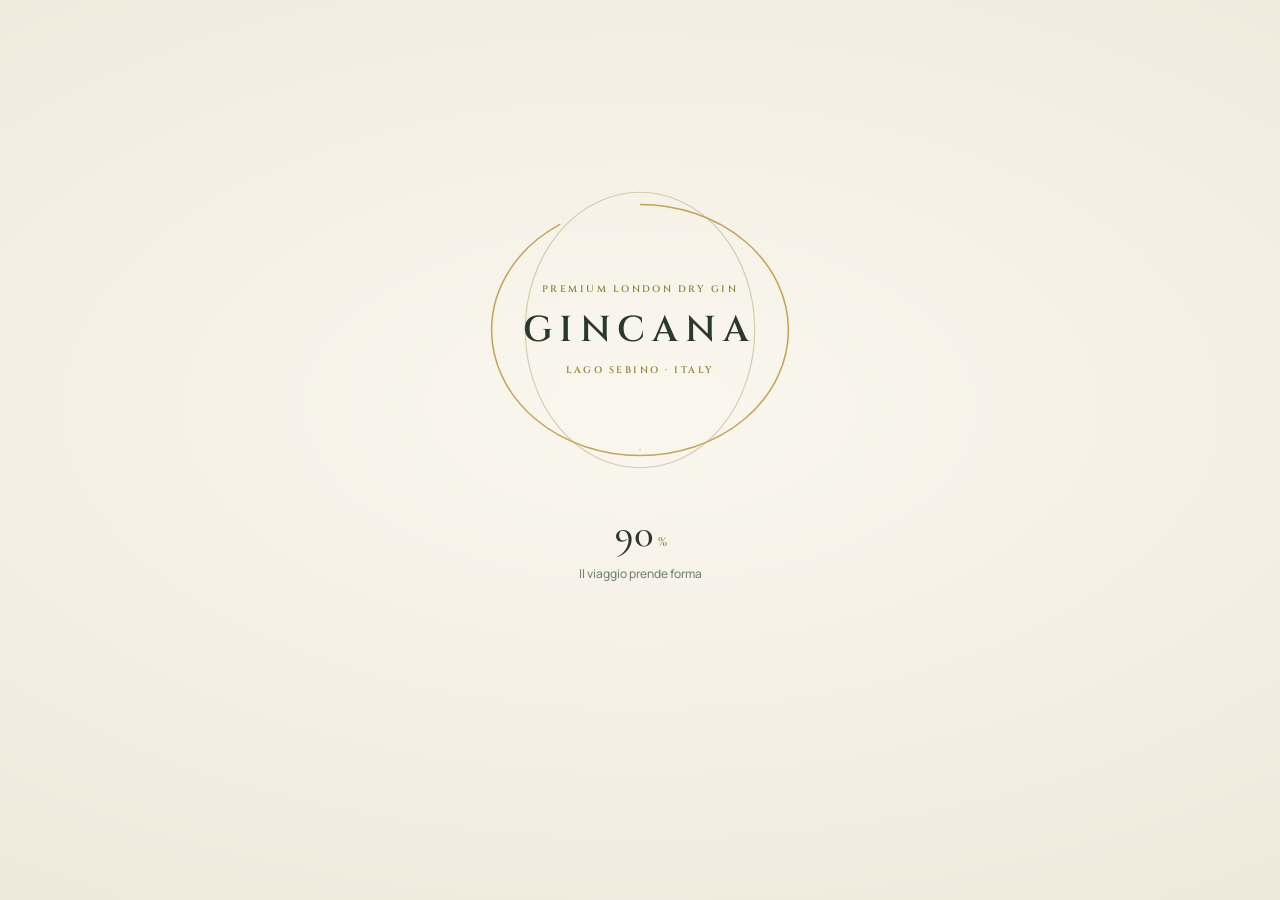
==== commit de44df05: "Anteprima Gincana (26/11/2026 12:20)" ====
--- a/anteprima/index.html
+++ b/anteprima/index.html
@@ -12,9 +12,9 @@
   <link rel="preconnect" href="https://fonts.googleapis.com" />
   <link rel="preconnect" href="https://fonts.gstatic.com" crossorigin />
   <link href="https://fonts.googleapis.com/css2?family=Cinzel:wght@500;600&family=Cormorant+Garamond:ital,wght@0,400;0,500;1,400;1,500&family=Pinyon+Script&family=Manrope:wght@400;500;600;700&display=swap" rel="stylesheet" />
-  <script type="module" crossorigin src="./assets/index-CfRigcn7.js"></script>
-  <link rel="modulepreload" crossorigin href="./assets/cart-BSvabIzS.js">
-  <link rel="stylesheet" crossorigin href="./assets/cart-jaCTbZJq.css">
+  <script type="module" crossorigin src="./assets/index-sgAhWRRv.js"></script>
+  <link rel="modulepreload" crossorigin href="./assets/cart-CH0wv7t0.js">
+  <link rel="stylesheet" crossorigin href="./assets/cart-CRJhj4h_.css">
 </head>
 <body data-tone="dark" data-variant="editoriale">
   <canvas id="scene" aria-hidden="true"></canvas>
--- a/anteprima/assets/cart-CRJhj4h_.css
+++ b/anteprima/assets/cart-CRJhj4h_.css
@@ -0,0 +1 @@
+:root{--lightningcss-light: ;--lightningcss-dark:initial;color-scheme:dark;--night:#0d110d;--green:#2c382c;--gold:#c2a55a;--gold-hi:#f3dfa6;--ivory:#f4f0e6;--ivory-dim:#f4f0e6b8;--ivory-faint:#f4f0e67a;--line:#f4f0e629;--f-display:"Cormorant Garamond", "Times New Roman", serif;--f-script:"Pinyon Script", "Cormorant Garamond", cursive;--f-caps:"Cinzel", "Times New Roman", serif;--f-body:"Manrope", system-ui, -apple-system, "Segoe UI", sans-serif;--ease-out:cubic-bezier(.16, 1, .3, 1);--ease-io:cubic-bezier(.65, 0, .35, 1);--margin:max(24px, 6vw, env(safe-area-inset-left,0px));--edge:22px}*,:before,:after{box-sizing:border-box}html,body{height:100%;margin:0}body{background:var(--night);color:var(--ivory);font-family:var(--f-body);-webkit-font-smoothing:antialiased;overscroll-behavior:none;touch-action:none;-webkit-tap-highlight-color:transparent;overflow:hidden}a{color:inherit}.sr-nav{clip-path:inset(50%);width:1px;height:1px;position:absolute;overflow:hidden}#scene,#scene-video,.station-loop{z-index:1;object-fit:cover;background:var(--night);transform-origin:62%;will-change:transform;width:100%;height:100%;display:block;position:fixed;inset:0}.scene-veil{z-index:2;background:var(--night);opacity:0;pointer-events:none;position:fixed;inset:0}.shade{z-index:2;pointer-events:none;background:linear-gradient(95deg,#090c09d1 0%,#090c098c 32%,#090c0900 60%),linear-gradient(#090c0900 74%,#090c098c 100%),linear-gradient(#090c0980 0%,#090c0900 16%);position:fixed;inset:0}.shade:after{content:"";opacity:0;transition:opacity .9s var(--ease-out);background:linear-gradient(95deg,#090c09e6 0%,#090c09c7 30%,#090c0959 44%,#090c0900 56%);position:absolute;inset:0}body[data-station="2"] .shade:after{opacity:.6}body[data-station="3"] .shade:after,body[data-station="4"] .shade:after{opacity:1}.foil{font-family:var(--f-caps);letter-spacing:.22em;background:linear-gradient(100deg,#8d7334 0%,#c2a55a 28%,#fff4d2 44%,#e6cd8e 50%,#c2a55a 64%,#8d7334 100%) 100% 0/280% 100%;color:#0000;animation:foil 6s var(--ease-io) infinite;-webkit-background-clip:text;background-clip:text;font-weight:600}@keyframes foil{0%,55%{background-position:100% 0}85%,to{background-position:0 0}}.header{z-index:40;top:var(--edge);left:var(--margin);right:var(--margin);grid-template-columns:1fr auto 1fr;align-items:center;gap:16px;display:grid;position:fixed}.brand{justify-self:start;font-size:17px;text-decoration:none}.chapter{font:500 11px var(--f-body);letter-spacing:.28em;text-transform:uppercase;color:var(--ivory-dim);align-items:center;gap:12px;margin:0;display:flex}.ch-num{font:500 15px var(--f-display);letter-spacing:.04em;color:var(--gold-hi);font-variant-numeric:tabular-nums}.ch-sep{background:var(--gold);opacity:.7;width:34px;height:1px}.ch-name{min-width:9ch;display:inline-block}.header-right{justify-self:end;align-items:center;gap:22px;display:flex}.header-link{font:600 11px var(--f-body);letter-spacing:.24em;text-transform:uppercase;padding:10px 0;text-decoration:none}.cart-btn,.menu-btn{height:40px;color:var(--ivory);cursor:pointer;font:600 11px var(--f-body);letter-spacing:.24em;text-transform:uppercase;background:0 0;border:0;align-items:center;gap:10px;padding:0 4px;display:inline-flex}.cart-ic{fill:none;stroke:currentColor;stroke-width:1.5px;stroke-linejoin:round;stroke-linecap:round;width:22px;height:22px;display:none}.menu-buy,.m-only{display:none}.cart-count{min-width:24px;height:24px;font:500 13px var(--f-display);letter-spacing:0;color:var(--gold-hi);font-variant-numeric:tabular-nums;transition:background .4s, color .4s, transform .5s var(--ease-out);border:1px solid #c2a55a99;border-radius:999px;place-items:center;padding:0 6px;display:inline-grid}.cart-count:not([data-empty]):not(:empty){background:var(--gold);color:#121811;border-color:var(--gold)}.cart-btn:hover .cart-count{transform:scale(1.12)}.menu-lines{width:26px;height:10px;position:relative}.menu-lines i{height:1px;transition:transform .6s var(--ease-out);background:currentColor;position:absolute;left:0;right:0}.menu-lines i:first-child{top:0}.menu-lines i:last-child{bottom:0;right:8px}.menu-btn:hover .menu-lines i:last-child{transform:translate(8px)}.progress{z-index:41;pointer-events:none;height:2px;position:fixed;top:0;left:0;right:0}.progress span{background:linear-gradient(90deg, #c2a55a00, var(--gold) 30%, var(--gold-hi));transform-origin:0;height:100%;transform:scaleX(var(--p,0));display:block}.link-line{position:relative}.link-line:after{content:"";background:var(--gold);transform-origin:100%;height:1px;transition:transform .6s var(--ease-out);position:absolute;bottom:4px;left:0;right:0}.link-line:hover:after{transform-origin:100%;transform:scaleX(0)}.link-line:hover{color:var(--gold-hi)}.panels{z-index:3;pointer-events:none;position:fixed;inset:0}.panel{padding:calc(var(--edge) + 78px) var(--margin) clamp(64px, 10vh, 120px);visibility:hidden;align-content:end;transition:visibility 0s linear .6s;display:grid;position:absolute;inset:0}.panel[data-active]{visibility:visible;transition:visibility}.panel-inner{width:min(40rem, 37vw, var(--col-max,40rem));pointer-events:auto;container-type:inline-size}.eyebrow{font:600 12px/1.2 var(--f-body);letter-spacing:.3em;text-transform:uppercase;color:var(--ivory-dim);align-items:center;gap:14px;margin:0 0 20px;display:flex}.eyebrow .idx{font:500 14px var(--f-display);letter-spacing:.04em;color:var(--gold-hi);border-right:1px solid var(--line);padding-right:14px}.panel h1,.panel h2{font-family:var(--f-display);letter-spacing:-.02em;color:var(--ivory);text-wrap:balance;margin:0 0 22px;font-weight:400;line-height:.92}.panel h1{font-size:min(clamp(48px,min(5.2vw,9.2vh),104px),15cqi)}.panel h2{font-size:min(clamp(42px,min(4.7vw,8.4vh),92px),13.5cqi)}.panel h1 em,.panel h2 em{color:var(--gold-hi);font-style:italic}.script{font-family:var(--f-script);letter-spacing:0;color:#0000;background:linear-gradient(100deg,#b6974c 0%,#f6e3ad 40%,#fff8e0 50%,#d8bb72 62%,#a98c45 100%) 100% 0/260% 100%;-webkit-box-decoration-break:clone;box-decoration-break:clone;-webkit-background-clip:text;background-clip:text;margin:-.2em -.34em -.3em -.4em;padding:.2em .34em .3em .4em;font-size:1.12em;font-style:normal;font-weight:400;line-height:.8;display:inline-block}.l{margin:-.12em -.42em -.32em;padding:.16em .42em .34em;display:block;overflow:hidden}.l>span{transition:transform .55s cubic-bezier(.5,0,.75,0);display:block;transform:translateY(105%)}.panel[data-active] .l>span{transition:transform 1.15s var(--ease-out);transform:none}.panel[data-active] .l:nth-child(2)>span{transition-delay:80ms}.panel[data-active] .l:nth-child(3)>span{transition-delay:.16s}.panel[data-active] .script{transition:background-position 1.8s var(--ease-io) .6s;background-position:0 0}.panel-inner>:not(h1,h2){opacity:0;transition:opacity .35s,transform .35s;transform:translateY(16px)}.panel[data-active] .panel-inner>:not(h1,h2){opacity:1;transition:opacity 1s var(--ease-out), transform 1s var(--ease-out);transition-delay:calc(.25s + var(--i,0) * 70ms);transform:none}.lead{max-width:36ch;font:400 clamp(16.5px, min(1.3vw, 2.3vh), 19px)/1.6 var(--f-body);color:var(--ivory-dim);text-wrap:pretty;margin:0 0 24px}.reveal-words .rw{opacity:0;filter:blur(6px);transition:opacity .3s,filter .3s,transform .3s;display:inline-block;transform:translateY(.3em)}.panel[data-active] .reveal-words .rw{opacity:1;filter:none;transition:opacity .9s var(--ease-out), filter .9s var(--ease-out), transform .9s var(--ease-out);transition-delay:calc(.45s + var(--w) * 28ms);transform:none}.specs{grid-template-columns:repeat(3,auto);justify-content:start;gap:0;margin:0 0 28px;display:grid}.specs div{border-right:1px solid var(--line);margin-right:28px;padding:4px 28px 4px 0}.specs div:last-child{border-right:0;margin-right:0}.specs dt{font:600 10.5px var(--f-body);letter-spacing:.26em;text-transform:uppercase;color:var(--gold);margin-bottom:8px}.specs dd{margin:0;display:grid}.specs b{font:400 clamp(34px, 5vh, 46px)/.95 var(--f-display);color:var(--ivory);font-variant-numeric:tabular-nums}.specs b.word{font-style:italic}.specs small{font:400 13.5px var(--f-body);color:var(--ivory-faint);margin-top:6px}.quote{max-width:22ch;font:italic 400 clamp(26px, 2.3vw, 36px)/1.2 var(--f-display);color:var(--ivory);margin:0 0 30px}.journey{counter-reset:j;gap:0;max-width:34rem;margin:0;padding:0;list-style:none;display:grid}.journey li{border-top:1px solid var(--line);grid-template-rows:auto auto;grid-template-columns:44px 1fr;column-gap:8px;padding:14px 0;display:grid;position:relative}.journey li:after{content:"";background:var(--gold);transform-origin:0;width:100%;height:1px;position:absolute;top:-1px;left:0;transform:scaleX(0)}.panel[data-active] .journey li:after{transition:transform 1.4s var(--ease-out);transform:scaleX(1)}.panel[data-active] .journey li:nth-child(2):after{transition-delay:.35s}.panel[data-active] .journey li:nth-child(3):after{transition-delay:.7s}.j-n{font:500 13px var(--f-caps);letter-spacing:.16em;color:var(--gold);grid-row:1/span 2;padding-top:8px}.journey b{font:italic 400 30px/1.1 var(--f-display);color:var(--ivory)}.journey small{font:400 16px/1.5 var(--f-body);color:var(--ivory-dim)}.panel[data-index="1"] .journey{grid-template-columns:repeat(3,minmax(0,1fr));column-gap:18px;max-width:none}.panel[data-index="1"] .journey li{grid-template-rows:auto auto auto;grid-template-columns:1fr;padding:12px 0 0}.panel[data-index="1"] .j-n{grid-row:auto;padding-top:0}.panel[data-index="1"] .journey b{font-size:26px}.panel[data-index="1"] .journey small{font-size:14.5px;line-height:1.45}.panel[data-index="1"] .quote{margin-bottom:22px;font-size:clamp(24px,2vw,32px)}.families{grid-template-columns:repeat(2,minmax(0,1fr));gap:0 30px;max-width:40rem;margin:4px 0 0;padding:0;list-style:none;display:grid}.families li{border-top:1px solid var(--line);grid-template-columns:30px 1fr;padding:13px 0;transition:border-color .5s;display:grid}.families li:hover{border-color:var(--gold)}.f-n{font:500 13px var(--f-display);color:var(--gold);grid-row:1/span 2;padding-top:3px}.families b{font:600 11px var(--f-body);letter-spacing:.24em;text-transform:uppercase;color:var(--gold-hi)}.families i{font:italic 400 21px/1.3 var(--f-display);color:var(--ivory)}.recipe{counter-reset:r;grid-template-columns:repeat(2,minmax(0,1fr));gap:0 30px;max-width:36rem;margin:4px 0 30px;padding:0;list-style:none;display:grid}.recipe li{counter-increment:r;border-top:1px solid var(--line);padding:14px 0 14px 34px;display:grid;position:relative}.recipe li:before{content:counter(r);width:22px;height:22px;font:500 12px var(--f-display);color:var(--gold-hi);border:1px solid #c2a55a99;border-radius:50%;place-items:center;display:grid;position:absolute;top:16px;left:0}.recipe b{font:400 30px/1.05 var(--f-display);color:var(--ivory)}.recipe span{font:400 15.5px/1.45 var(--f-body);color:var(--ivory-dim)}.products{max-width:34rem;margin:0 0 16px;padding:0;list-style:none}.products li{border-top:1px solid var(--line);grid-template-columns:1fr auto auto;align-items:center;gap:0 18px;padding:15px 0;transition:border-color .5s;display:grid}.products li:last-child{border-bottom:1px solid var(--line)}.products li:hover{border-top-color:#c2a55a99}.p-link{text-decoration:none;display:grid}.p-name{font:400 27px/1.15 var(--f-display);color:var(--ivory);transition:color .4s}.p-link:hover .p-name{color:var(--gold-hi)}.p-name small{font:600 11px var(--f-body);letter-spacing:.2em;color:var(--gold);margin-left:8px}.p-note{font:400 15px var(--f-body);color:var(--ivory-faint);margin-top:3px}.p-price{font:400 32px var(--f-display);color:var(--gold-hi)}.p-add{width:44px;height:44px;color:var(--ivory);cursor:pointer;isolation:isolate;font:300 24px/1 var(--f-display);background:0 0;border:1px solid #c2a55a8c;border-radius:50%;position:relative;overflow:visible}.p-add:before{content:"";z-index:-1;background:var(--gold);transition:transform .5s var(--ease-out);border-radius:50%;position:absolute;inset:0;transform:scale(0)}.p-add:hover:before,.p-add[data-done]:before{transform:scale(1)}.p-add:hover,.p-add[data-done]{color:#121811}.p-add span{transition:transform .6s var(--ease-out);display:inline-block}.p-add:hover span{transform:rotate(90deg)}.p-add:focus-visible{outline:2px solid var(--gold);outline-offset:3px}.p-add:after{content:"Aggiungi al carrello";white-space:nowrap;pointer-events:none;-webkit-backdrop-filter:blur(10px);backdrop-filter:blur(10px);font:600 10.5px/1 var(--f-body);letter-spacing:.2em;text-transform:uppercase;color:var(--gold-hi);opacity:0;transition:opacity .35s var(--ease-out), transform .5s var(--ease-out);background:#0c0e0cc7;border:1px solid #c2a55a73;border-radius:999px;padding:8px 14px;position:absolute;bottom:calc(100% + 10px);right:-6px;transform:translateY(6px)}.p-add:hover:after,.p-add:focus-visible:after{opacity:1;transform:none}.p-add[data-done]:after{content:"Aggiunto"}@media (hover:none){.products .p-add{border-radius:999px;align-items:center;gap:6px;width:auto;padding:0 12px 0 10px;font-size:18px;display:inline-flex}.p-add:before{border-radius:999px}.p-add:after{content:"Aggiungi";-webkit-backdrop-filter:none;backdrop-filter:none;opacity:1;color:inherit;letter-spacing:.16em;background:0 0;border:0;padding:0;font-size:10px;position:static;transform:none}.p-add[data-done]:after{content:"Aggiunto"}}.ship{font:500 13.5px var(--f-body);color:var(--ivory-dim);align-items:center;gap:10px;margin:0 0 24px;display:flex}.ship-dot{background:var(--gold);width:7px;height:7px;animation:ping 2.4s var(--ease-out) infinite;border-radius:50%;box-shadow:0 0 #c2a55a99}@keyframes ping{0%{box-shadow:0 0 #c2a55a8c}70%,to{box-shadow:0 0 0 9px #c2a55a00}}.btn{--bg:var(--ivory);--fg:#121811;--bd:var(--ivory);border:1px solid var(--bd);background:var(--bg);height:50px;color:var(--fg);cursor:pointer;font:700 11px/1 var(--f-body);letter-spacing:.2em;text-transform:uppercase;white-space:nowrap;isolation:isolate;border-radius:999px;justify-content:center;align-items:center;padding:0 30px;text-decoration:none;display:inline-flex;position:relative;overflow:hidden}.btn:before{content:"";z-index:-1;background:var(--gold);border-radius:inherit;transition:transform .6s var(--ease-out);position:absolute;inset:0;transform:translateY(101%)}.btn:hover:before{transform:none}.btn span{transition:transform .6s var(--ease-out);display:inline-block}.btn:focus-visible{outline:2px solid var(--gold);outline-offset:3px}.btn--ghost{--bg:transparent;--fg:var(--ivory);--bd:#f4f0e666}.btn--ghost:hover{--fg:#121811}.dots{z-index:4;right:var(--margin);position:fixed;top:50%;transform:translateY(-50%)}.dots ol{counter-reset:ch;-webkit-backdrop-filter:blur(14px)saturate(1.3);backdrop-filter:blur(14px)saturate(1.3);background:#0c0e0c80;border:1px solid #f4f0e624;border-radius:999px;gap:2px;margin:0;padding:10px 8px;list-style:none;display:grid;box-shadow:0 10px 34px #00000061}.dots li{counter-increment:ch}.dots button{cursor:pointer;color:#f4f0e6cc;background:0 0;border:0;border-radius:999px;justify-content:flex-end;align-items:center;gap:10px;height:32px;padding:0 8px;transition:color .4s,background .4s;display:flex;position:relative}.dots button:before{content:"0" counter(ch);font:600 13px var(--f-display);color:inherit;order:2;transition:color .4s}.dots button:after{content:"";transform-origin:100%;width:28px;height:2px;transition:transform .6s var(--ease-out), background .4s;background:currentColor;border-radius:2px;order:3;transform:scaleX(.5)}.dots .tip{-webkit-backdrop-filter:blur(12px);backdrop-filter:blur(12px);height:28px;font:600 10.5px var(--f-body);letter-spacing:.22em;text-transform:uppercase;color:var(--ivory);opacity:0;transition:opacity .4s, transform .6s var(--ease-out);white-space:nowrap;pointer-events:none;background:#0c0e0ca8;border:1px solid #f4f0e61f;border-radius:999px;align-items:center;margin-top:-14px;padding:0 12px;display:flex;position:absolute;top:50%;right:calc(100% + 14px);transform:translate(8px)}.dots button:hover{color:var(--ivory);background:#f4f0e612}.dots button[aria-current]{color:var(--ivory)}.dots button[aria-current]:after{background:var(--gold);transform:none}.dots button:hover .tip,.dots button[aria-current] .tip{opacity:1;transform:none}.dots button[aria-current]:before{color:var(--gold-hi)}.dots button:focus-visible{outline:1px solid var(--gold);outline-offset:2px}.hint{z-index:4;font:600 10px var(--f-body);letter-spacing:.32em;text-transform:uppercase;color:var(--ivory-dim);justify-items:center;gap:10px;transition:opacity .4s;display:grid;position:fixed;bottom:26px;left:50%;translate:-50%}.hint[hidden]{opacity:0;display:grid}.hint-line{background:linear-gradient(var(--gold), transparent);transform-origin:top;width:1px;height:42px;animation:drip 2.2s var(--ease-io) infinite}@keyframes drip{0%{opacity:1;transform:scaleY(0)}60%{opacity:1;transform:scaleY(1)}to{opacity:0;transform:scaleY(1)}}.controls{z-index:35;left:max(22px, env(safe-area-inset-left));right:max(22px, env(safe-area-inset-right));pointer-events:none;justify-content:space-between;transition:opacity .4s;display:flex;position:fixed;bottom:22px}body[data-footer=open] :is(.controls,.dots,.hint,.responsible){opacity:0;pointer-events:none}.orb{pointer-events:auto;cursor:pointer;width:44px;height:44px;color:var(--ivory);border:1px solid var(--line);-webkit-backdrop-filter:blur(10px);backdrop-filter:blur(10px);background:#0d110d59;border-radius:50%;place-items:center;transition:border-color .4s,color .4s;display:grid}.orb:hover{border-color:var(--gold);color:var(--gold-hi)}.sound-tip{white-space:nowrap;pointer-events:none;-webkit-backdrop-filter:blur(10px);backdrop-filter:blur(10px);height:32px;font:600 10.5px var(--f-body);letter-spacing:.2em;text-transform:uppercase;color:var(--gold-hi);opacity:0;transition:opacity .35s var(--ease-out), transform .5s var(--ease-out);background:#0c0e0cb8;border:1px solid #c2a55a73;border-radius:999px;align-items:center;margin:0;padding:0 14px;display:flex;position:absolute;bottom:6px;left:56px;transform:translate(-8px)}.sound-tip[data-show]{opacity:1;transform:none}@media (hover:none) and (pointer:coarse),(width<=900px) and (orientation:portrait){#fullscreen{display:none}}.orb[aria-pressed=true]{background:var(--gold);color:#121811;border-color:var(--gold)}.orb svg{width:20px;height:20px;overflow:visible}.orb .wave{transform-origin:50%;transform-box:fill-box}.responsible{z-index:35;pointer-events:none;font:600 8.5px var(--f-body);letter-spacing:.26em;text-transform:uppercase;color:var(--ivory-faint);margin:0;position:fixed;bottom:6px;left:50%;translate:-50%}.footer{z-index:30;overscroll-behavior:contain;color:var(--ivory);padding:calc(var(--edge) + 88px) var(--margin) 0;clip-path:inset(100% 0 0);visibility:hidden;transition:clip-path 1.2s var(--ease-out), visibility 0s linear 1.2s;background:#0b0f0b;grid-template-rows:1fr auto auto;grid-template-columns:minmax(0,1fr);display:grid;position:fixed;inset:0;overflow:auto}.footer[data-open]{clip-path:inset(0);visibility:visible;transition:clip-path 1.2s var(--ease-out), visibility 0s}.footer{overflow-x:hidden}.f-top{grid-template-columns:minmax(0,1.15fr) minmax(0,.85fr);align-items:end;gap:clamp(40px,7vw,140px);padding-bottom:clamp(28px,4vh,56px);display:grid;position:relative}.f-title{font:400 clamp(56px, min(7vw, 12vh), 132px)/.9 var(--f-display);letter-spacing:-.025em;margin:0 0 22px}.f-title .f-l{display:block}.f-lead{max-width:34ch;font:400 clamp(17px, 1.25vw, 19px)/1.6 var(--f-body);color:var(--ivory-dim);margin:0 0 30px}.f-actions{flex-wrap:wrap;gap:12px;display:flex}.f-side{-webkit-backdrop-filter:blur(10px);backdrop-filter:blur(10px);background:#f4f0e60a;border:1px solid #f4f0e61a;border-radius:18px;gap:34px;padding:30px;display:grid}.f-cols{border-top:1px solid var(--line);grid-template-columns:1fr 1fr;gap:24px;padding-top:26px;display:grid}.footer h3{font:600 11px var(--f-body);letter-spacing:.26em;text-transform:uppercase;color:var(--gold);margin:0 0 12px}.footer .f-cols p{font:400 15.5px/1.85 var(--f-body);color:var(--ivory-dim);margin:0}.footer :is(.f-cols,.f-legal) a{color:inherit;text-underline-offset:3px;text-decoration-color:#c2a55a80;transition:color .3s}.footer :is(.f-cols,.f-legal) a:hover,.f-link:hover{color:var(--gold-hi)}.footer .f-cols a.f-buy{color:var(--gold-hi);-webkit-text-decoration-color:var(--gold);text-decoration-color:var(--gold);font-weight:600}.news{gap:12px;display:grid}.news label{font:400 15.5px/1.55 var(--f-body);color:var(--ivory-dim)}.news-row{gap:10px;display:flex}.news input{border:1px solid var(--line);min-width:0;height:52px;color:var(--ivory);font:400 16px var(--f-body);background:#f4f0e60d;border-radius:999px;flex:1;padding:0 20px;transition:border-color .4s}.news input:focus{border-color:var(--gold);outline:none}.news input[aria-invalid=true]{border-color:#d27a5a}.news-msg{min-height:1.4em;color:var(--gold-hi);margin:0;font:500 13.5px var(--f-body)!important}.news[data-sent] .news-row{display:none}.f-link{color:inherit;font:inherit;cursor:pointer;text-underline-offset:3px;background:0 0;border:0;padding:0;-webkit-text-decoration:underline #c2a55a80;text-decoration:underline #c2a55a80}.f-word-xl{letter-spacing:.04em;text-align:center;white-space:nowrap;-webkit-user-select:none;user-select:none;margin:clamp(6px,2vh,30px) 0 0;padding-top:.06em;font-size:clamp(60px,min(15.5vw,25vh),300px);line-height:.9;position:relative;-webkit-mask-image:linear-gradient(#000 45%,#00000026 100%);mask-image:linear-gradient(#000 45%,#00000026 100%)}.f-legal{border-top:1px solid var(--line);flex-wrap:wrap;justify-content:space-between;gap:8px 30px;padding:16px 0 22px;display:flex;position:relative}.f-legal p{font:400 12.5px/1.6 var(--f-body);color:var(--ivory-faint);margin:0}.footer :is(.f-cta>*,.f-side,.f-word-xl,.f-legal){opacity:0;transition:opacity .5s,transform .5s;transform:translateY(26px)}.footer[data-open] :is(.f-cta>*,.f-side,.f-word-xl,.f-legal){opacity:1;transition:opacity 1.1s var(--ease-out), transform 1.1s var(--ease-out);transform:none}.footer[data-open] .f-cta>:first-child{transition-delay:.35s}.footer[data-open] .f-cta>:nth-child(2){transition-delay:.45s}.footer[data-open] .f-cta>:nth-child(3){transition-delay:.55s}.footer[data-open] .f-cta>:nth-child(4){transition-delay:.65s}.footer[data-open] .f-side{transition-delay:.6s}.footer[data-open] .f-word-xl{transition-duration:1.6s;transition-delay:.75s}.footer[data-open] .f-legal{transition-delay:.9s}.loader{z-index:10000;text-align:center;transition:opacity .9s var(--ease-io), filter .9s var(--ease-io);background:radial-gradient(120% 90% at 50% 45%,#faf7ef,#ebe4d4);place-items:center;display:grid;position:fixed;inset:0}.loader[data-exiting]{opacity:0;filter:blur(6px);pointer-events:none}.loader-stack{justify-items:center;gap:30px;display:grid}.loader-ring{aspect-ratio:1;place-items:center;width:clamp(230px,34vh,330px);display:grid;position:relative}.loader-ring svg{width:100%;height:100%;position:absolute;inset:0}#loader-arc{transition:stroke-dashoffset .4s linear}.loader-center{justify-items:center;gap:10px;display:grid}.wordmark{font-family:var(--f-caps);letter-spacing:.16em;font-weight:600}.loader-word{color:var(--green);letter-spacing:.2em;font-size:clamp(26px,4vh,36px)}.loader-small{font:600 9.5px var(--f-caps);letter-spacing:.26em;color:#8e813d;text-transform:uppercase}.loader-swap{justify-items:center;min-height:150px;display:grid}.loader-swap>*{grid-area:1/1}.loader-progress{font:500 40px/1 var(--f-display);color:var(--green);font-variant-numeric:tabular-nums;transition:opacity .42s .18s,filter .42s .18s}.loader-progress small{color:#8e813d;margin-left:4px;font-size:16px}.loader-stage{font:500 12px var(--f-body);color:#2c382c99;margin-top:12px}.age{z-index:1;opacity:0;filter:blur(3px);pointer-events:none;transition:opacity .64s var(--ease-out) .5s, filter .64s var(--ease-out) .5s;justify-items:center;gap:14px;display:grid;position:relative}.age-q{font:italic 500 28px var(--f-display);color:var(--green);margin:0}.age-actions{flex-wrap:wrap;justify-content:center;gap:10px;display:flex}.loader .btn--solid{--bg:var(--green);--fg:#f4f0e6;--bd:var(--green)}.loader .btn--solid:hover{--fg:#121811}.age-no{font:500 12px var(--f-body);color:#2c382c8c;cursor:pointer;text-underline-offset:3px;background:0 0;border:0;text-decoration:underline}.age-msg{font:500 13px var(--f-body);color:var(--green);max-width:32ch;margin:4px 0 0;display:none}.loader[data-ready] .loader-progress{opacity:0;filter:blur(3px);pointer-events:none;visibility:hidden;transition:opacity .42s .18s,filter .42s .18s,visibility 0s .6s}.loader[data-ready] .age{opacity:1;filter:none;pointer-events:auto}.loader[data-underage] :is(.age-actions,.age-no){display:none}.loader[data-underage] .age-msg{display:block}.menu{z-index:60;touch-action:pan-y;display:grid;position:fixed;inset:0}.menu[hidden]{display:none}.menu-bg{clip-path:inset(0 0 100%);transition:clip-path .9s var(--ease-io);background:#0a0d0a;position:absolute;inset:0}.menu[data-open] .menu-bg{clip-path:inset(0)}.menu-inner{padding:110px var(--margin) 70px;grid-template-columns:1fr minmax(220px,26vw);align-items:end;gap:40px;display:grid;position:relative}.menu-list{display:grid}.menu-list a{color:var(--ivory);border-bottom:1px solid var(--line);align-items:baseline;gap:22px;padding:8px 0;text-decoration:none;display:flex;overflow:hidden}.m-n{font:500 14px var(--f-display);color:var(--gold);min-width:2.2em}.m-t{font:400 clamp(44px, 7.4vh, 92px)/1 var(--f-display);letter-spacing:-.02em;transition:transform .4s var(--ease-io), color .4s;display:inline-block;transform:translateY(110%)}.menu[data-open] .m-t{transition:transform 1.1s var(--ease-out), color .4s, letter-spacing .6s var(--ease-out);transition-delay:calc(.3s + var(--i) * 60ms), 0s, 0s;transform:none}.menu-list a:hover .m-t,.menu-list a:focus-visible .m-t{color:var(--gold-hi);font-style:italic}.menu-list a[aria-current] .m-n:after{content:" ·"}.menu-side{opacity:0;gap:22px;transition:opacity .4s;display:grid}.menu[data-open] .menu-side{opacity:1;transition:opacity 1s var(--ease-out) .7s}.menu-shop{text-align:center;border:1px solid #c2a55a66;border-radius:50%/46%;padding:22px;text-decoration:none;transition:border-color .5s;display:grid}.menu-shop:hover{border-color:var(--gold)}.menu-shop span{font:600 11px var(--f-body);letter-spacing:.3em;text-transform:uppercase;color:var(--ivory-dim)}.menu-shop .script{background-position:0 0;font-size:34px;line-height:1.2}.menu-side p{font:400 15px/1.8 var(--f-body);color:var(--ivory-dim);margin:0}.menu-side a{color:var(--ivory);text-underline-offset:3px;text-decoration-color:#c2a55a80}.menu-note{color:var(--ivory-faint)!important;font-size:13px!important}.menu-close{top:var(--edge);right:var(--margin);height:40px;color:var(--ivory);cursor:pointer;font:600 11px var(--f-body);letter-spacing:.24em;text-transform:uppercase;opacity:0;background:0 0;border:0;transition:opacity .4s;position:absolute}.menu[data-open] .menu-close{opacity:1;transition-delay:.5s}.menu-peek{z-index:1;aspect-ratio:16/10;pointer-events:none;opacity:0;clip-path:inset(50%);width:300px;transition:clip-path .7s var(--ease-out), opacity .4s;border-radius:4px;margin:0;position:fixed;top:0;left:0;overflow:hidden}.menu-peek img{object-fit:cover;width:100%;height:100%;transition:transform 1.2s var(--ease-out);transform:scale(1.2)}.menu[data-peek] .menu-peek{opacity:1;clip-path:inset(0)}.menu[data-peek] .menu-peek img{transform:none}.grain{z-index:9;pointer-events:none;opacity:.075;mix-blend-mode:overlay;background-image:url("data:image/svg+xml;utf8,<svg xmlns='http://www.w3.org/2000/svg' width='220' height='220'><filter id='n'><feTurbulence type='fractalNoise' baseFrequency='0.85' numOctaves='2' stitchTiles='stitch'/><feColorMatrix values='0 0 0 0 1  0 0 0 0 1  0 0 0 0 1  0 0 0 1.4 -0.2'/></filter><rect width='100%' height='100%' filter='url(%23n)'/></svg>");animation:.9s steps(6,end) infinite grain;position:fixed;inset:-50%}@keyframes grain{0%{transform:translate(0)}20%{transform:translate(-6%,4%)}40%{transform:translate(5%,-3%)}60%{transform:translate(-3%,-6%)}80%{transform:translate(6%,5%)}to{transform:translate(0)}}.trail{z-index:19999;pointer-events:none;width:100%;height:100%;position:fixed;inset:0}@media (hover:none),(pointer:coarse){.trail{display:none}}.cursor{z-index:20000;pointer-events:none;opacity:0;width:34px;height:34px;transition:width .5s var(--ease-out), height .5s var(--ease-out), margin .5s var(--ease-out), background .4s, opacity .4s;mix-blend-mode:difference;border:1px solid #f3dfa6b3;border-radius:50%;margin:-17px 0 0 -17px;position:fixed;top:0;left:0}.cursor span{background:var(--gold-hi);border-radius:50%;width:4px;height:4px;margin:-2px;position:absolute;top:50%;left:50%}.cursor[data-on]{opacity:1}.cursor[data-hover]{background:#f3dfa61f;width:64px;height:64px;margin:-32px 0 0 -32px}@media (hover:none),(pointer:coarse){.cursor{display:none}}@media (width<=900px),(pointer:coarse){:root{--edge:16px;--margin:max(18px, 5vw)}.header{grid-template-columns:1fr auto}.chapter{display:none}.brand{font-size:15px}.shade{background:linear-gradient(#090c0900 38%,#090c09b3 66%,#090c09e6 100%),linear-gradient(#090c098c 0%,#090c0900 18%)}.panel{padding:0 var(--margin) 90px}#scene-video,.station-loop{-webkit-mask-image:linear-gradient(#000 calc(100% - 24vh),#0000);mask-image:linear-gradient(#000 calc(100% - 24vh),#0000)}.panel-inner{width:100%;padding-right:50px}.shade:after{background:linear-gradient(#090c0900 18%,#090c09a8 50%,#090c09e0 100%)}body[data-station="1"] .shade:after{opacity:1}.panel h1{font-size:clamp(42px,12vw,58px)}.panel h2{margin-bottom:14px;font-size:clamp(38px,11vw,52px)}.lead{margin-bottom:18px;font-size:16px;line-height:1.55}.specs{grid-template-columns:repeat(3,minmax(0,1fr));margin-bottom:20px}.specs div{margin-right:12px;padding:2px 10px 2px 0}.specs b{font-size:32px}.eyebrow{letter-spacing:.2em;gap:10px;margin-bottom:14px;font-size:10.5px}.eyebrow .idx{padding-right:10px}.specs small{display:none}.specs dt{letter-spacing:.2em;font-size:9.5px}.quote{margin-bottom:16px;font-size:24px}.journey li{grid-template-columns:30px 1fr;padding:9px 0}.journey b{font-size:22px}.journey small{font-size:14px}.families{gap:0 14px}.families li{grid-template-columns:1fr;padding:8px 0}.f-n{display:none}.families b{font-size:9.5px}.families i{font-size:16px}.recipe{gap:0 14px;margin-bottom:18px}.recipe li{padding:9px 0 9px 28px}.recipe li:before{width:19px;height:19px;font-size:11px;top:11px}.recipe b{font-size:22px}.recipe span{font-size:13.5px}.p-note{display:none}.products li{gap:0 12px;padding:8px 0}.p-name{font-size:19px}.p-name small{margin:2px 0 0;display:block}.p-price{font-size:22px}.p-add{width:38px;height:38px;font-size:20px}.ship{margin-bottom:16px;font-size:12px}.header-link:not(.h-buy),.cart-label,.menu-label{display:none}.header-right{gap:8px}.h-buy{-webkit-backdrop-filter:blur(8px);backdrop-filter:blur(8px);letter-spacing:.18em;height:34px;color:var(--gold-hi);white-space:nowrap;background:#0c0e0c73;border:1px solid #c2a55ab3;border-radius:999px;align-items:center;padding:0 14px;font-size:10px;display:inline-flex}.h-buy:after{display:none}.cart-btn{justify-content:center;width:40px;padding:0;position:relative}.cart-ic{display:block}.cart-btn .cart-count{min-width:18px;height:18px;padding:0 4px;font-size:11px;position:absolute;top:2px;right:0}.cart-btn .cart-count[data-empty],.cart-btn .cart-count:empty,.menu-list{display:none}.menu-inner{align-content:start}.menu-side{gap:26px}.menu-shop{background:var(--gold);border-color:var(--gold);border-radius:999px;padding:26px 18px}.menu-shop span{color:#121811;font-size:12px}.menu-shop .script{color:#121811}.menu-buy{display:grid}.menu-buy a,.menu-buy button{border:0;border-bottom:1px solid var(--line);color:var(--ivory);cursor:pointer;text-align:left;background:0 0;justify-content:space-between;align-items:baseline;gap:12px;width:100%;padding:16px 0;text-decoration:none;display:flex}.menu-buy .m-t{font:400 28px/1.1 var(--f-display)}.menu-buy small{font:600 11px var(--f-body);letter-spacing:.16em;text-transform:uppercase;color:var(--gold-hi)}.menu-buy small[data-empty]:before{content:"vuoto"}.menu-inner{padding:90px var(--margin) 40px;grid-template-columns:1fr;align-items:start;gap:30px}.m-t{font-size:clamp(36px,11vw,52px)}.menu-peek{display:none}.news-row{flex-direction:column}.age-actions{flex-direction:column;align-items:stretch;width:min(300px,84vw)}.age-q{font-size:24px}.btn{height:44px;padding:0 20px}.dots{right:8px}.dots ol{padding:8px 4px}.dots button{height:28px;padding:0 6px}.dots .tip,.dots button:before{display:none}.dots button:after{width:20px}.hint{display:none!important}.orb{width:40px;height:40px}.footer{padding-top:calc(var(--edge) + 72px);grid-template-rows:auto auto auto}.f-top{grid-template-columns:1fr;gap:30px}.f-title{font-size:clamp(46px,13vw,64px)}.f-side{padding:22px}.f-legal{flex-direction:column;padding-bottom:28px}}@media (prefers-reduced-motion:reduce){*,:before,:after{transition-duration:.01ms!important;animation-duration:.01ms!important;animation-iteration-count:1!important}}.station-loop{opacity:0;pointer-events:none}@media (width<=900px) and (orientation:portrait){:root{--band:48svh}#scene-video,.station-loop{height:var(--band);transform-origin:50%;inset:0 0 auto;-webkit-mask-image:linear-gradient(#0000 0,#000 7% 80%,#0000);mask-image:linear-gradient(#0000 0,#000 7% 80%,#0000)}.shade{background:linear-gradient(#090c0999 0%,#090c0900 12%)}.shade:after{display:none}.panel{padding:calc(var(--band) - 26px) var(--margin) 78px;align-content:start}.panel-inner{padding-right:0}.dots{top:calc(var(--band) * .5)}.panel h1{margin-bottom:12px;font-size:clamp(36px,10.4vw,48px)}.panel h2{margin-bottom:12px;font-size:clamp(32px,9.4vw,44px)}.eyebrow{margin-bottom:10px}.lead{margin-bottom:14px;font-size:15.5px;line-height:1.5}.d-only{display:none}.m-only{display:block}.panel[data-index="1"] .quote,.journey small,.families i{display:none}.recipe span{font-size:12.5px;line-height:1.35}.panel[data-index="1"] .journey{column-gap:10px}.panel[data-index="1"] .journey li{padding-top:8px}.panel[data-index="1"] .journey b{font-size:22px}.families{grid-template-columns:repeat(3,minmax(0,1fr));gap:0 10px}.families b{font-size:10px}.recipe{grid-template-columns:repeat(2,minmax(0,1fr))}.panel[data-index="4"] .ship,.panel[data-index="4"] .actions{display:none}.specs{margin-bottom:16px}.specs b{font-size:28px}.actions{gap:10px}}@media (width<=380px){.h-buy{letter-spacing:.12em;padding:0 11px}.header-right{gap:4px}.brand{font-size:13px}}@media (width<=900px) and (orientation:portrait){.panel{padding-bottom:72px}.panel h1{font-size:clamp(40px,11.6vw,54px)}.panel h2{font-size:clamp(36px,10.6vw,50px)}.eyebrow{font-size:11.5px}.lead{font-size:17px;line-height:1.5}.specs b{font-size:32px}.specs dt{font-size:10.5px}.panel[data-index="1"] .journey b{font-size:25px}.families b{font-size:12px}.recipe b{font-size:24px}.recipe span{font-size:13.5px}.p-name{font-size:21px}.p-name small{font-size:12px}.p-price{font-size:24px}.btn{height:46px;font-size:11.5px}}.fam-detail{display:none}@media (width<=900px) and (orientation:portrait){.panel{padding-bottom:86px}.panel h1{font-size:clamp(44px,12.6vw,58px)}.panel h2{font-size:clamp(40px,11.6vw,54px)}.eyebrow{font-size:12.5px}.lead{font-size:18.5px;line-height:1.48}.specs b{font-size:36px}.specs dt{font-size:11px}.panel[data-index="1"] .journey b{font-size:28px}.recipe b{font-size:26px}.recipe span{font-size:15px}.p-name{font-size:23px}.p-name small{font-size:13px}.p-price{font-size:26px}.btn{height:48px;font-size:12px}.families{grid-template-columns:repeat(3,minmax(0,1fr));gap:8px}.families li{border:1px solid var(--line);text-align:center;cursor:pointer;-webkit-tap-highlight-color:transparent;border-radius:10px;justify-items:center;padding:12px 6px;transition:border-color .3s,background .3s}.families b{letter-spacing:.14em;font-size:13px}.families li[aria-pressed=true]{border-color:var(--gold);background:#c2a55a24}.fam-detail{min-height:2.9em;font:italic 400 21px/1.35 var(--f-display);color:var(--ivory);margin:14px 0 0;display:block}.fam-detail span{animation:gc-fam-in .5s var(--ease-out);display:block}.fam-detail b{font:600 12px var(--f-body);letter-spacing:.18em;text-transform:uppercase;color:var(--gold-hi);margin-right:6px;font-style:normal}@keyframes gc-fam-in{0%{opacity:0;transform:translateY(8px)}}.swipe-hint{z-index:34;pointer-events:none;font:600 10.5px var(--f-body);letter-spacing:.3em;text-transform:uppercase;color:var(--ivory-dim);opacity:0;flex-direction:column;align-items:center;gap:4px;transition:opacity .5s;display:flex;position:fixed;bottom:28px;left:50%;translate:-50%}.swipe-hint i{border-right:1.5px solid var(--gold);border-bottom:1.5px solid var(--gold);width:10px;height:10px;animation:gc-swipe 1.6s var(--ease-io) infinite;transform:rotate(45deg)}body[data-swipe]:not([data-footer=open]) .swipe-hint{opacity:1}@keyframes gc-swipe{0%,to{opacity:.4;transform:translateY(-3px)rotate(45deg)}50%{opacity:1;transform:translateY(3px)rotate(45deg)}}.responsible{bottom:8px}}@media (prefers-reduced-motion:reduce){.swipe-hint i{animation:none}}.hint{display:none!important}.swipe-hint{z-index:34;left:50%;bottom:calc(30px + env(safe-area-inset-bottom));pointer-events:none;font:700 11px var(--f-body);letter-spacing:.3em;text-transform:uppercase;color:var(--gold-hi);text-shadow:0 1px 10px #000000b3;opacity:0;flex-direction:column;align-items:center;gap:6px;transition:opacity .5s;display:flex;position:fixed;translate:-50%}.swipe-hint i{border-right:2px solid var(--gold-hi);border-bottom:2px solid var(--gold-hi);width:11px;height:11px;animation:gc-swipe 1.6s var(--ease-io) infinite;transform:rotate(45deg)}body[data-swipe]:not([data-footer=open]) .swipe-hint{opacity:1}@keyframes gc-swipe{0%,to{opacity:.45;transform:translateY(-3px)rotate(45deg)}50%{opacity:1;transform:translateY(3px)rotate(45deg)}}.responsible{bottom:calc(8px + env(safe-area-inset-bottom))!important}.controls{bottom:calc(22px + env(safe-area-inset-bottom))}@media (prefers-reduced-motion:reduce){.swipe-hint i{animation:none}}.bot-spots{z-index:3;pointer-events:none;opacity:0;transition:opacity .6s;position:fixed;inset:0}body[data-bot-spots] .bot-spots{opacity:1}.bot-spot{pointer-events:none;cursor:help;border-radius:50%;position:absolute}body[data-bot-spots] .bot-spot{pointer-events:auto}.bot-spot--mark:after{content:"";background:var(--gold-hi);width:9px;height:9px;animation:bot-ping 2.4s var(--ease-out) infinite;border-radius:50%;margin:-4.5px;position:absolute;top:50%;left:50%;box-shadow:0 0 #f3dfa699}.bot-spot[data-hot]{box-shadow:0 0 0 1.5px #f3dfa6d9,0 0 28px #f3dfa640}@keyframes bot-ping{0%{box-shadow:0 0 #f3dfa699}to{box-shadow:0 0 0 12px #f3dfa600}}.bot-tip{z-index:5;white-space:nowrap;pointer-events:none;-webkit-backdrop-filter:blur(12px);backdrop-filter:blur(12px);opacity:0;transition:opacity .3s var(--ease-out), transform .45s var(--ease-out);background:#0c0e0cbd;border:1px solid #c2a55a80;border-radius:12px;gap:2px;margin:0;padding:10px 16px;display:grid;position:fixed;transform:translate(-50%,calc(-100% - 6px))}.bot-tip[data-show]{opacity:1;transform:translate(-50%,calc(-100% - 14px))}.bot-tip b{font:400 22px/1.1 var(--f-display);color:var(--ivory)}.bot-tip small{font:600 10px var(--f-body);letter-spacing:.22em;text-transform:uppercase;color:var(--gold-hi)}@media (prefers-reduced-motion:reduce){.bot-spot--mark:after{animation:none}}.menu-peek{display:none!important}.menu-list a,.menu-list button{border:0;border-bottom:1px solid var(--line);text-align:left;width:100%;color:var(--ivory);cursor:pointer;font:inherit;background:0 0;align-items:baseline;gap:22px;padding:8px 0;text-decoration:none;display:flex;overflow:hidden}.menu-list .m-p{font:600 11px var(--f-body);letter-spacing:.2em;text-transform:uppercase;color:var(--ivory-dim);white-space:nowrap;margin-left:auto;transition:color .4s}.menu-list .m-p[data-empty]:before{content:"vuoto"}.menu-list :is(a,button):hover .m-t,.menu-list :is(a,button):focus-visible .m-t{color:var(--gold-hi);font-style:italic}.menu-list :is(a,button):hover .m-p,.menu-list :is(a,button):focus-visible .m-p{color:var(--gold-hi)}.bot-tip[data-below]{transform:translate(-50%,6px)}.bot-tip[data-below][data-show]{transform:translate(-50%,14px)}.lang-switch{align-items:center;gap:2px;display:inline-flex}.lang-switch button{cursor:pointer;font:600 10.5px var(--f-body);letter-spacing:.16em;color:#f4f0e68c;background:0 0;border:0;border-bottom:1px solid #0000;padding:6px 6px 4px;transition:color .3s,border-color .3s}.lang-switch button:hover{color:var(--ivory)}.lang-switch button[aria-pressed=true]{color:var(--gold-hi);border-bottom-color:var(--gold)}.lang-switch--gate{justify-content:center;margin-top:14px}.menu-side .lang-switch button{padding:8px 10px 6px;font-size:12px}@media (width<=900px),(pointer:coarse){.header .lang-switch{display:none}}html[data-pt] body:before{content:"";z-index:99998;background:#0b0f0b;position:fixed;inset:0}.pt{z-index:99999;pointer-events:none;clip-path:inset(100% 0 0);visibility:hidden;background:#0b0f0b;place-items:center;display:grid;position:fixed;inset:0}.pt[data-state]{visibility:visible}.pt[data-state=in]{clip-path:inset(0);transition:clip-path .7s var(--ease-io);pointer-events:auto}.pt[data-state=cover]{clip-path:inset(0);transition:none}.pt[data-state=out]{clip-path:inset(0 0 100%);transition:clip-path 1s var(--ease-io) .1s}.pt-mark{justify-items:center;gap:14px;display:grid}.pt-word{font:600 clamp(22px, 2.4vw, 34px) var(--f-caps);letter-spacing:.32em;color:var(--gold-hi);opacity:0;transition:opacity .5s, transform .6s var(--ease-out);transform:translateY(10px)}.pt-line{background:var(--gold);transform-origin:0;width:140px;height:1px;transition:transform .7s var(--ease-out);transform:scaleX(0)}.pt[data-state=in] .pt-word,.pt[data-state=cover] .pt-word{opacity:1;transition-delay:.25s;transform:none}.pt[data-state=in] .pt-line,.pt[data-state=cover] .pt-line{transition-delay:.3s;transform:scaleX(1)}.glint{z-index:2;pointer-events:none;opacity:0;mix-blend-mode:screen;background:radial-gradient(ellipse 16% 55% at var(--gx,50%) var(--gy,40%), #fff4d68c, #ffecbe2e 45%, #ffecbe00 72%);border-radius:36% 36% 18% 18%/22% 22% 10% 10%;position:fixed}.glint--hero{background:0 0;border-radius:0;overflow:visible}.glint--stage{z-index:4;background:radial-gradient(ellipse 22% 45% at var(--gx,50%) var(--gy,40%), #fff8e46b, #fff0cd00 70%);border-radius:0;position:absolute;inset:0}@media (hover:hover) and (pointer:fine){html.has-cursor,html.has-cursor *{cursor:none!important}html.has-cursor input:not([type=radio]):not([type=checkbox]),html.has-cursor textarea{cursor:text!important}}.cursor-dot{z-index:20001;background:var(--gold-hi);pointer-events:none;opacity:0;border-radius:50%;width:6px;height:6px;margin:-3px 0 0 -3px;transition:opacity .3s;position:fixed;top:0;left:0;box-shadow:0 0 0 1px #0c0e0c59}.cursor-dot[data-on]{opacity:1}.cursor span{display:none}@media (hover:none),(pointer:coarse){.cursor-dot{display:none}}.cursor[data-label]{mix-blend-mode:normal;border-color:var(--gold);background:#0c0e0c40;width:40px;height:40px;margin:-20px 0 0 -20px}.cursor-label{-webkit-backdrop-filter:blur(6px);backdrop-filter:blur(6px);font:700 9.5px var(--f-body);letter-spacing:.16em;text-transform:uppercase;white-space:nowrap;color:var(--gold-hi);opacity:0;transition:opacity .25s, transform .4s var(--ease-out);background:#0c0e0cd1;border:1px solid #c2a55a73;border-radius:999px;padding:6px 11px 5px;position:absolute;top:50%;left:calc(100% + 10px);transform:translate(-6px,-50%)}.cursor[data-label] .cursor-label{opacity:1;transition-delay:80ms;transform:translateY(-50%)}html[data-age-ok] .age{visibility:hidden}html[lang=de] .panel h1{font-size:min(clamp(44px,min(4.6vw,8.2vh),92px),13.2cqi)}html[lang=de] .panel h1 .l>span,html[lang=de] .h-buy,.header-link{white-space:nowrap}@media (width<=760px){html[lang=de] .panel h1{font-size:clamp(30px,9.4vw,44px)}}::selection{color:#10140f;-webkit-text-fill-color:#10140f;text-shadow:none;background:#d6b76aeb}::-moz-selection{color:#10140f;text-shadow:none;background:#d6b76aeb}.script::selection{color:#10140f}em::selection{color:#10140f}i::selection{color:#10140f}html:not([lang=it]) .responsible{white-space:nowrap}@media (width<=760px){html[lang=de] .responsible{letter-spacing:.14em;font-size:8.5px}}.lang-switch--gate{background:#fffcf499;border:1px solid #8e813d59;border-radius:999px;width:max-content;margin:22px auto 0;padding:4px 8px;display:flex;position:relative}.lang-switch--gate button{color:#20261e99;padding:7px 9px 5px;font-size:11.5px}.lang-switch--gate button:hover{color:#1c221a}.lang-switch--gate button[aria-pressed=true]{color:#6f5f22;border-bottom-color:#8e813d}.bot-hint{-webkit-backdrop-filter:blur(8px);backdrop-filter:blur(8px);color:var(--ivory);font:600 11px var(--f-body);letter-spacing:.12em;text-transform:uppercase;pointer-events:none;transition:opacity .5s, transform .6s var(--ease-out);background:#0c0e0ca8;border:1px solid #c2a55a66;border-radius:999px;align-items:center;gap:10px;margin:0;padding:10px 18px 9px 14px;display:flex;position:absolute;bottom:96px;right:5vw}.bot-hint i{background:var(--gold-hi);border-radius:50%;width:9px;height:9px}@media (prefers-reduced-motion:no-preference){.bot-hint i{animation:1.8s ease-out infinite bot-ping}}.bot-spots[data-used] .bot-hint{opacity:0;transform:translateY(8px)}.hint-touch{display:none}@media (hover:none),(pointer:coarse){.hint-fine{display:none}.hint-touch{display:inline}}@media (width<=760px) and (orientation:portrait){.bot-hint{bottom:auto;right:50%;top:calc(var(--band,48svh) - 52px);letter-spacing:.08em;white-space:nowrap;padding:8px 14px 7px 11px;font-size:9.5px;transform:translate(50%)}.bot-spots[data-used] .bot-hint{transform:translate(50%,8px)}}.lang-switch{gap:4px}.lang-switch button,.lang-switch--gate button,.menu-side .lang-switch button{border:0;border-radius:50%;place-items:center;padding:5px;display:grid}.lang-switch .flag{opacity:.55;filter:saturate(.7);width:20px;height:20px;transition:opacity .3s, filter .3s, box-shadow .3s, transform .4s var(--ease-out);border-radius:50%;display:block;overflow:hidden;box-shadow:0 0 0 1px #ffffff47}.lang-switch .flag svg{width:100%;height:100%;display:block}.lang-switch button:hover .flag{opacity:.9;filter:none;transform:scale(1.08)}.lang-switch button[aria-pressed=true] .flag{opacity:1;filter:none;box-shadow:0 0 0 1.5px var(--gold-hi), 0 0 0 4px #c2a55a38}.lang-switch--gate .flag{width:24px;height:24px;box-shadow:0 0 0 1px #20261e33}.lang-switch--gate button[aria-pressed=true] .flag{box-shadow:0 0 0 1.5px #8e813d,0 0 0 4px #8e813d33}.menu-side .lang-switch .flag{width:24px;height:24px}.lang-switch--ag{justify-content:center;margin-top:26px;display:flex}.lang-switch--ag .flag{width:24px;height:24px}html.vfilm #scene-video{transform-origin:50%;height:100%;inset:0;-webkit-mask-image:linear-gradient(#000 calc(100% - 26svh),#0000 calc(100% - 9svh));mask-image:linear-gradient(#000 calc(100% - 26svh),#0000 calc(100% - 9svh))}html.vfilm .shade{background:linear-gradient(#090c098c 0%,#090c0900 13%),linear-gradient(#090c0900 38%,#090c0959 48%,#090c09d1 62%,#090c09f0 100%)}html.vfilm .dots{top:28svh}html.vfilm .shade{transition:opacity .7s var(--ease-out)}html.vfilm body:not([data-station]) .shade{opacity:.25}html.vfilm .dots{top:calc(env(safe-area-inset-top) + 66px);left:50%;right:auto;transform:translate(-50%)}html.vfilm .dots ol{grid-auto-flow:column;gap:0;padding:2px 8px}html.vfilm .dots button{height:26px;padding:0 5px}html.vfilm .dots button:after{width:18px}.cart{z-index:9000;pointer-events:none;position:fixed;inset:0}.cart-veil{opacity:0;transition:opacity .6s var(--ease-out);background:#0508059e;position:absolute;inset:0}.cart-panel{-webkit-backdrop-filter:blur(18px)saturate(1.2);backdrop-filter:blur(18px)saturate(1.2);width:min(460px,100vw);transition:transform .75s var(--ease-out);background:linear-gradient(#1f2820f0,#0e130ef7);border-left:1px solid #c2a55a61;outline:none;grid-template-rows:auto auto 1fr auto;display:grid;position:absolute;top:0;bottom:0;right:0;transform:translate(104%);box-shadow:-40px 0 80px #00000073}.cart[data-open]{pointer-events:auto}.cart[data-open] .cart-veil{opacity:1}.cart[data-open] .cart-panel{transform:none}.cart-panel:before{content:"";pointer-events:none;background:linear-gradient(#0000,#c2a55a66,#0000);width:1px;position:absolute;top:14px;bottom:14px;left:14px}.cart-head{justify-content:space-between;align-items:center;padding:26px 28px 18px 40px;display:flex}.cart-head h2{font:400 40px/1 var(--f-display);color:var(--ivory);letter-spacing:-.01em;margin:0}.cart-head .script{background-position:0 0;font-size:1.05em}.cart-x{cursor:pointer;background:0 0;border:1px solid #f4f0e640;border-radius:50%;width:44px;height:44px;transition:border-color .4s;position:relative}.cart-x span{background:var(--ivory);height:1px;transition:transform .6s var(--ease-out);position:absolute;top:50%;left:13px;right:13px}.cart-x span:first-child{transform:rotate(45deg)}.cart-x span:last-child{transform:rotate(-45deg)}.cart-x:hover{border-color:var(--gold)}.cart-x:hover span:first-child{transform:rotate(135deg)}.cart-x:hover span:last-child{transform:rotate(45deg)}.cart-x:focus-visible,.cart :is(a,body[data-page=shop] button):focus-visible{outline:2px solid var(--gold);outline-offset:3px}.ship-meter{border-bottom:1px solid var(--line);margin:0 28px 0 40px;padding:14px 0 18px}.ship-meter-text{font:400 15px/1.4 var(--f-body);color:var(--ivory-dim);margin:0 0 10px}.ship-meter-text b{color:var(--gold-hi);font-weight:600}.ship-meter-bar{background:#f4f0e61f;border-radius:2px;height:2px;overflow:hidden}.ship-meter-bar span{background:linear-gradient(90deg, #8d7334, var(--gold), var(--gold-hi));transform-origin:0;height:100%;transition:transform .9s var(--ease-out);display:block;transform:scaleX(0)}.cart-list{overscroll-behavior:contain;touch-action:pan-y;-webkit-overflow-scrolling:touch;margin:0;padding:6px 28px 6px 40px;list-style:none;overflow-y:auto}.cart-item{border-bottom:1px solid var(--line);grid-template-columns:72px 1fr auto;align-items:start;gap:16px;padding:18px 0;display:grid}.cart[data-open] .cart-item{animation:gc-ci-in .8s var(--ease-out) both}.cart[data-open] .cart-item:nth-child(2){animation-delay:60ms}.cart[data-open] .cart-item:nth-child(3){animation-delay:.12s}@keyframes gc-ci-in{0%{opacity:0;transform:translate(26px)}}.ci-img{background:#0a0d0a;border-radius:3px;outline:1px solid #c2a55a40;width:72px;height:90px;display:block;overflow:hidden}.ci-img img{object-fit:cover;width:100%;height:100%;display:block}.ci-name{font:400 22px/1.15 var(--f-display);color:var(--ivory);text-decoration:none;display:block}.ci-name small{font:600 11px var(--f-body);letter-spacing:.18em;color:var(--gold);white-space:nowrap;margin-left:6px}.ci-unit{font:400 14px var(--f-body);color:var(--ivory-faint);margin:4px 0 10px}.ci-side{text-align:right;justify-items:end;gap:10px;display:grid}.ci-total{font:400 24px/1 var(--f-display);color:var(--gold-hi);font-variant-numeric:tabular-nums;margin:0}.ci-remove{cursor:pointer;color:var(--ivory-faint);font:600 11px var(--f-body);letter-spacing:.18em;text-transform:uppercase;background:0 0;border:0;padding:6px 0}.ci-remove:after{opacity:.5}.gc-stepper{border:1px solid #f4f0e63d;border-radius:999px;align-items:center;height:40px;display:inline-flex}.gc-stepper button{width:40px;height:38px;color:var(--ivory);font:400 20px/1 var(--f-body);cursor:pointer;background:0 0;border:0;border-radius:50%;transition:color .3s}.gc-stepper button:hover:not(:disabled){color:var(--gold-hi)}.gc-stepper button:disabled{opacity:.3;cursor:default}.gc-stepper output,.gc-stepper input{text-align:center;width:34px;min-width:28px;font:500 17px var(--f-body);color:var(--ivory);font-variant-numeric:tabular-nums;-moz-appearance:textfield;background:0 0;border:0;padding:0}.gc-stepper input::-webkit-outer-spin-button{-webkit-appearance:none;margin:0}.gc-stepper input::-webkit-inner-spin-button{-webkit-appearance:none;margin:0}.cart-empty{align-content:start;gap:14px;padding:40px 28px 0 40px;display:none}.cart[data-empty] .cart-empty{display:grid}.cart[data-empty] :is(.cart-list,.cart-foot){display:none}.cart-empty-title{font:italic 400 30px/1.1 var(--f-display);color:var(--ivory);margin:0}.cart-empty p:not(.cart-empty-title){font:400 16px/1.65 var(--f-body);color:var(--ivory-dim);max-width:34ch;margin:0 0 10px}.cart-empty .btn{justify-self:start}.ce-card{background:#f4f0e60a;border:1px solid #c2a55a47;border-radius:14px;grid-template-columns:120px minmax(0,1fr);gap:18px;margin-top:6px;padding:16px;display:grid}.ce-img{aspect-ratio:3/4;background:#e7dfd0;border-radius:8px;overflow:hidden}.ce-img img{object-fit:cover;width:100%;height:100%;display:block}.ce-body{align-content:start;gap:12px;display:grid}.ce-name{font:400 24px/1.1 var(--f-display)!important;color:var(--ivory)!important;margin:0!important}.ce-name small{font:600 10.5px var(--f-body);letter-spacing:.2em;text-transform:uppercase;color:var(--gold);margin-top:4px;display:block}.ce-formats{grid-template-columns:1fr 1fr;gap:8px;display:grid}.ce-formats button{text-align:left;cursor:pointer;color:var(--ivory);background:0 0;border:1px solid #f4f0e633;border-radius:8px;gap:2px;padding:9px 10px;transition:border-color .3s,background .3s;display:grid}.ce-formats button b{font:400 20px/1 var(--f-display)}.ce-formats button span{font:500 11.5px var(--f-body);color:var(--ivory-faint)}.ce-formats button:hover{border-color:#c2a55a99}.ce-formats button[aria-checked=true]{border-color:var(--gold);background:#c2a55a1a}.ce-formats button[aria-checked=true] b{color:var(--gold-hi)}.cart-empty .ce-add{grid-column:1/-1;justify-self:stretch;height:52px;font-size:11px}.ce-more{font:600 11px var(--f-body);letter-spacing:.2em;text-transform:uppercase;color:var(--ivory-dim);grid-column:1/-1;justify-self:center;text-decoration:none}@media (width<=420px){.ce-card{grid-template-columns:92px minmax(0,1fr);gap:14px;padding:12px}}.cart-foot{background:#080b0880;border-top:1px solid #c2a55a4d;padding:20px 28px 26px 40px}.cart-sum{justify-content:space-between;align-items:baseline;margin:0;display:flex}.cart-sum dt{font:600 12px var(--f-body);letter-spacing:.24em;text-transform:uppercase;color:var(--ivory-dim)}.cart-sum dd{font:400 36px/1 var(--f-display);color:var(--ivory);font-variant-numeric:tabular-nums;margin:0}.cart-note{font:400 14px/1.5 var(--f-body);color:var(--ivory-faint);margin:8px 0 18px}.cart-cta{width:100%;height:56px}.cart-pay{text-align:center;font:500 11px var(--f-body);letter-spacing:.12em;color:var(--ivory-faint);margin:14px 0 0}.cart-toast{z-index:8990;top:78px;right:var(--margin,24px);-webkit-backdrop-filter:blur(14px);backdrop-filter:blur(14px);opacity:0;pointer-events:none;visibility:hidden;width:min(360px,100vw - 32px);transition:opacity .4s var(--ease-out), transform .6s var(--ease-out), visibility 0s linear .6s;background:#141b15eb;border:1px solid #c2a55a6b;border-radius:6px;grid-template-columns:48px 1fr;align-items:center;gap:6px 14px;padding:14px 18px 14px 14px;display:grid;position:fixed;transform:translateY(-14px)scale(.98);box-shadow:0 24px 60px #00000080}.cart-toast[data-show]{opacity:1;pointer-events:auto;visibility:visible;transition-delay:0s;transform:none}.cart-toast img{object-fit:cover;border-radius:3px;grid-row:span 2;width:48px;height:60px}.cart-toast p{margin:0}.ct-title{font:600 11px var(--f-body);letter-spacing:.22em;text-transform:uppercase;color:var(--gold)}.ct-name{font:400 20px/1.2 var(--f-display);color:var(--ivory)}.ct-name small{font:600 10.5px var(--f-body);letter-spacing:.16em;color:var(--gold)}.ct-open{cursor:pointer;color:var(--ivory);font:600 11px var(--f-body);letter-spacing:.2em;text-transform:uppercase;background:0 0;border:0;grid-column:2;justify-self:start;padding:4px 0 6px}[data-cart-count]{background:var(--gold);color:#121811;min-width:20px;height:20px;font:700 11px/1 var(--f-body);letter-spacing:0;border-radius:999px;place-items:center;margin-left:8px;padding:0 6px;display:inline-grid}[data-cart-count][data-empty]{display:none}[data-added]>span{animation:gc-added 1.2s var(--ease-out)}@keyframes gc-added{0%{transform:translateY(0)}30%{transform:translateY(-120%)}31%{transform:translateY(120%)}60%,to{transform:none}}html[data-gate],html[data-gate] body{overflow:hidden}.age-gate{z-index:9500;-webkit-backdrop-filter:blur(16px);backdrop-filter:blur(16px);transition:opacity .7s var(--ease-out);background:#090c09e6;place-items:center;padding:24px;display:grid;position:fixed;inset:0}.age-gate[data-leaving]{opacity:0;pointer-events:none}.ag-card{text-align:center;justify-items:center;gap:14px;max-width:440px;display:grid}.ag-oval{outline-offset:6px;background:radial-gradient(closest-side,#2c382cd9,#1f2820b3);border:1px solid #c2a55ab3;border-radius:50%;outline:1px solid #c2a55a59;place-items:center;width:210px;height:128px;margin-bottom:18px;display:grid}.ag-word{font-size:22px}.ag-q{font:400 40px/1.1 var(--f-display);color:var(--ivory);margin:0}.ag-q .script{background-position:0 0}.ag-sub{font:400 16px/1.6 var(--f-body);color:var(--ivory-dim);margin:0 0 10px}.ag-actions{gap:12px;display:flex}.ag-msg{font:italic 400 20px var(--f-display);color:var(--gold-hi);opacity:0;margin:0;transition:opacity .5s}.age-gate[data-no] .ag-msg{opacity:1}.age-gate[data-no] .ag-actions{opacity:.4;pointer-events:none}html:has(body[data-page=shop]){scroll-behavior:smooth;height:auto}body[data-page=shop]{touch-action:auto;overscroll-behavior:auto;height:auto;min-height:100%;font-size:17px;line-height:1.65;overflow:clip auto}body[data-page=shop] ::selection{background:var(--gold);color:#121811}body[data-page=shop] .gc-grain-layer{z-index:1;pointer-events:none;opacity:.06;mix-blend-mode:overlay;background-image:url("data:image/svg+xml,%3Csvg xmlns='http://www.w3.org/2000/svg' width='160' height='160'%3E%3Cfilter id='n'%3E%3CfeTurbulence type='fractalNoise' baseFrequency='.9' numOctaves='3' stitchTiles='stitch'/%3E%3C/filter%3E%3Crect width='100%25' height='100%25' filter='url(%23n)'/%3E%3C/svg%3E");animation:1.2s steps(6,end) infinite gc-grain;position:fixed;inset:-50%}@keyframes gc-grain{0%{transform:translate(0)}20%{transform:translate(-3%,2%)}40%{transform:translate(2%,-3%)}60%{transform:translate(-2%,-1%)}80%{transform:translate(3%,3%)}to{transform:translate(0)}}body[data-page=shop] .s-header{z-index:50;padding:18px var(--margin);border-bottom:1px solid #0000;grid-template-columns:1fr auto 1fr;align-items:center;gap:16px;transition:background .5s,border-color .5s;display:grid;position:sticky;top:0}body[data-page=shop] .s-header[data-scrolled]{-webkit-backdrop-filter:blur(14px);backdrop-filter:blur(14px);background:#0b0f0bd1;border-bottom-color:#c2a55a2e}body[data-page=shop] .s-header .brand{font-size:17px}body[data-page=shop] .s-header nav{gap:30px;display:flex}body[data-page=shop] .s-header nav a,body[data-page=shop] .s-header .s-cart{font:600 11.5px var(--f-body);letter-spacing:.24em;text-transform:uppercase;color:var(--ivory-dim);padding:10px 0;text-decoration:none}body[data-page=shop] .s-header nav a[aria-current],body[data-page=shop] .s-header nav a:hover{color:var(--ivory)}body[data-page=shop] .s-cart{cursor:pointer;background:0 0;border:0;justify-self:end;align-items:center;display:inline-flex;color:var(--ivory)!important}body[data-page=shop] .s-back{align-items:center;gap:10px;display:inline-flex}body[data-page=shop] .s-back:before{content:"←";font:400 16px var(--f-body);letter-spacing:0;transition:transform .6s var(--ease-out)}body[data-page=shop] .s-back:hover:before{transform:translate(-5px)}body[data-page=shop] [data-reveal]{opacity:0;transition:opacity 1.1s var(--ease-out), transform 1.1s var(--ease-out);transition-delay:calc(var(--d,0) * 80ms);transform:translateY(28px)}body[data-page=shop] [data-reveal][data-in]{opacity:1;transform:none}body[data-page=shop] .rv-line{margin:-.12em -.42em -.32em;padding:.16em .42em .34em;display:block;overflow:hidden}body[data-page=shop] .rv-line>span{transition:transform 1.2s var(--ease-out);transition-delay:calc(var(--d,0) * 90ms);display:block;transform:translateY(105%)}body[data-page=shop] [data-in] .rv-line>span,body[data-page=shop] .rv-line[data-in]>span{transform:none}body[data-page=shop] [data-in] .script{transition:background-position 1.8s var(--ease-io) .5s;background-position:0 0}body[data-page=shop] .s-eyebrow{font:600 12px/1.2 var(--f-body);letter-spacing:.28em;text-transform:uppercase;color:var(--ivory-dim);align-items:center;gap:14px;margin:0 0 20px;display:flex}body[data-page=shop] .s-eyebrow:before{content:"";background:var(--gold);width:34px;height:1px}body[data-page=shop] .s-h2{font:400 clamp(42px, 4.6vw, 80px)/.95 var(--f-display);letter-spacing:-.02em;color:var(--ivory);margin:0 0 22px}body[data-page=shop] .crumbs{padding:8px var(--margin) 0;font:600 11px var(--f-body);letter-spacing:.2em;text-transform:uppercase;color:var(--ivory-faint);flex-wrap:wrap;align-items:center;gap:10px;margin:0;list-style:none;display:flex}body[data-page=shop] .crumbs li+li:before{content:"/";color:#c2a55a99;margin-right:10px}body[data-page=shop] .crumbs a{color:var(--ivory-dim);text-decoration:none}body[data-page=shop] .crumbs a:hover{color:var(--gold-hi)}body[data-page=shop] .pd{z-index:2;padding:28px var(--margin) 90px;grid-template-columns:minmax(0,1.08fr) minmax(0,.92fr);align-items:start;gap:clamp(32px,5vw,88px);display:grid;position:relative}body[data-page=shop] .gallery{grid-template-columns:76px minmax(0,1fr);gap:16px;display:grid;position:sticky;top:92px}body[data-page=shop] .g-thumbs{align-content:start;gap:10px;margin:0;padding:0;list-style:none;display:grid}body[data-page=shop] .g-thumbs button{cursor:pointer;opacity:.5;outline-offset:3px;background:#0a0d0a;border:0;border-radius:3px;outline:1px solid #0000;width:76px;height:101px;padding:0;transition:opacity .4s,outline-color .4s;display:block;overflow:hidden}body[data-page=shop] .g-thumbs button img{object-fit:cover;width:100%;height:100%;display:block}body[data-page=shop] .g-thumbs button[aria-current],body[data-page=shop] .g-thumbs button:hover{opacity:1}body[data-page=shop] .g-thumbs button[aria-current]{outline-color:var(--gold)}body[data-page=shop] .g-stage{aspect-ratio:3/4;cursor:zoom-in;background:#e7dfd0;border-radius:4px;justify-self:center;width:100%;max-height:calc(100svh - 130px);position:relative;overflow:hidden}body[data-page=shop] .g-stage figure{clip-path:inset(100% 0 0);transition:clip-path 1.1s var(--ease-out);margin:0;position:absolute;inset:0}body[data-page=shop] .g-stage figure[data-on]{clip-path:inset(0);z-index:2}body[data-page=shop] .g-stage figure[data-leaving]{z-index:1;clip-path:inset(0)}body[data-page=shop] .g-stage img{object-fit:cover;width:100%;height:100%;transition:transform 1.6s var(--ease-out);display:block;transform:scale(1.08)}body[data-page=shop] .g-stage[data-zoom] figure[data-on] img{transition:transform .5s var(--ease-out)}body[data-page=shop] .g-stage[data-zoom]{cursor:zoom-out}body[data-page=shop] .g-stage figure[data-on] img{transform:scale(1)}body[data-page=shop] .g-stage:after{content:"";z-index:3;pointer-events:none;border:1px solid #c2a55a52;border-radius:2px;position:absolute;inset:12px}body[data-page=shop] .g-count{z-index:4;font:500 15px var(--f-display);color:var(--ivory);letter-spacing:.08em;text-shadow:0 1px 8px #0009;position:absolute;bottom:22px;left:26px}body[data-page=shop] .g-count b{color:var(--gold-hi);font-weight:500}body[data-page=shop] .info{padding-top:6px}body[data-page=shop] .info h1{font:400 clamp(56px, 6.4vw, 118px)/.9 var(--f-display);letter-spacing:-.025em;color:var(--ivory);margin:0 0 20px}body[data-page=shop] .info .script{font-size:1.05em}body[data-page=shop] .price-row{flex-wrap:wrap;align-items:baseline;gap:6px 18px;margin:0 0 18px;display:flex}body[data-page=shop] .price{font:400 54px/1 var(--f-display);color:var(--gold-hi);font-variant-numeric:lining-nums tabular-nums}body[data-page=shop] .unit{font:400 15px var(--f-body);color:var(--ivory-faint)}body[data-page=shop] .pitch{max-width:32ch;font:italic 400 clamp(24px, 2vw, 30px)/1.3 var(--f-display);color:var(--ivory);margin:0 0 30px}body[data-page=shop] .opt-label{font:600 11.5px var(--f-body);letter-spacing:.24em;text-transform:uppercase;color:var(--ivory-dim);margin:0 0 12px;display:block}body[data-page=shop] .formats{flex-wrap:wrap;gap:10px;margin:0 0 28px;display:flex}body[data-page=shop] .formats a{border:1px solid #f4f0e638;border-radius:6px;gap:2px;min-width:132px;padding:14px 20px;text-decoration:none;transition:border-color .4s,background .4s;display:grid;position:relative}body[data-page=shop] .formats a b{font:400 26px/1 var(--f-display);color:var(--ivory)}body[data-page=shop] .formats a span{font:500 14px var(--f-body);color:var(--ivory-faint)}body[data-page=shop] .formats a:hover{border-color:#c2a55a99}body[data-page=shop] .formats a[aria-current]{border-color:var(--gold);background:#c2a55a14}body[data-page=shop] .formats a[aria-current]:after{content:"";background:var(--gold-hi);border-radius:50%;width:7px;height:7px;position:absolute;top:10px;right:10px}body[data-page=shop] .buy{align-items:center;gap:12px;margin:0 0 26px;display:flex}.buy .gc-stepper{height:58px}.buy .gc-stepper button{width:48px;height:56px}body[data-page=shop] .buy .btn{flex:1;height:58px;font-size:12px}body[data-page=shop] .assure{gap:12px;margin:0 0 34px;padding:0;list-style:none;display:grid}body[data-page=shop] .assure li{font:400 16px/1.5 var(--f-body);color:var(--ivory-dim);grid-template-columns:22px 1fr;align-items:baseline;gap:12px;display:grid}body[data-page=shop] .assure li:before{content:"";border:1px solid var(--gold);border-radius:50%;width:10px;height:10px;transform:translateY(1px)}body[data-page=shop] .assure b{color:var(--ivory);font-weight:600}body[data-page=shop] .tabs{border-top:1px solid var(--line)}body[data-page=shop] .tablist{scrollbar-width:none;gap:28px;display:flex;position:relative;overflow-x:auto}body[data-page=shop] .tablist button{cursor:pointer;font:600 12px var(--f-body);letter-spacing:.22em;text-transform:uppercase;color:var(--ivory-faint);white-space:nowrap;background:0 0;border:0;padding:20px 0 16px;transition:color .4s;position:relative}body[data-page=shop] .tablist button[aria-selected=true],body[data-page=shop] .tablist button:hover{color:var(--ivory)}body[data-page=shop] .tab-ink{background:var(--gold);transform-origin:0;width:100px;height:1px;transition:transform .7s var(--ease-out);position:absolute;bottom:0;left:0}body[data-page=shop] .tabpanel{padding:24px 0 4px}body[data-page=shop] .tabpanel[hidden]{display:none}body[data-page=shop] .tabpanel:not([hidden]){animation:gc-tab-in .8s var(--ease-out)}@keyframes gc-tab-in{0%{opacity:0;transform:translateY(10px)}}body[data-page=shop] .tabpanel p{font:400 17px/1.75 var(--f-body);color:var(--ivory-dim);max-width:60ch;margin:0 0 16px}body[data-page=shop] .pd-specs{grid-template-columns:repeat(2,minmax(0,1fr));gap:0 28px;margin:18px 0 0;display:grid}body[data-page=shop] .pd-specs div{border-top:1px solid var(--line);padding:14px 0}body[data-page=shop] .pd-specs dt{font:600 11px var(--f-body);letter-spacing:.22em;text-transform:uppercase;color:var(--gold);margin-bottom:4px}body[data-page=shop] .pd-specs dd{font:400 21px/1.3 var(--f-display);color:var(--ivory);margin:0}body[data-page=shop] .fam{grid-template-columns:repeat(2,minmax(0,1fr));gap:0 28px;margin:0;display:grid}body[data-page=shop] .fam div{border-top:1px solid var(--line);padding:14px 0}body[data-page=shop] .fam dt{font:600 11px var(--f-body);letter-spacing:.22em;text-transform:uppercase;color:var(--gold);margin-bottom:4px}body[data-page=shop] .fam dd{font:italic 400 22px/1.3 var(--f-display);color:var(--ivory);margin:0}body[data-page=shop] .g-nav{z-index:5;gap:8px;display:flex;position:absolute;bottom:18px;right:22px}body[data-page=shop] .g-arrow{cursor:pointer;-webkit-backdrop-filter:blur(10px);backdrop-filter:blur(10px);width:46px;height:46px;color:var(--ivory);transition:background .4s, border-color .4s, transform .5s var(--ease-out);background:#0e120e80;border:1px solid #f4f0e638;border-radius:50%;place-items:center;padding:0;display:grid}body[data-page=shop] .g-arrow svg{fill:none;stroke:currentColor;stroke-width:1.6px;stroke-linecap:round;stroke-linejoin:round;width:18px;height:18px}body[data-page=shop] .g-arrow:hover{color:#12160f;background:#c2a55ad9;border-color:#0000;transform:scale(1.06)}body[data-page=shop] .g-bar{z-index:5;background:#1418122e;height:1px;position:absolute;bottom:41px;left:26px;right:140px}body[data-page=shop] .g-bar i{background:var(--gold);transform-origin:0;transition:transform .9s var(--ease-out);position:absolute;inset:0;transform:scaleX(0)}body[data-page=shop] .g-count{color:#1a1f17;text-shadow:none;bottom:52px}body[data-page=shop] .g-count b{color:#7a5f22}body[data-page=shop] .g-stage[data-zoom] :is(.g-count,.g-bar){opacity:0}body[data-page=shop] .g-count,body[data-page=shop] .g-bar{transition:opacity .4s}body[data-page=shop] .look{z-index:2;padding:clamp(90px, 10vw, 160px) var(--margin) clamp(70px, 8vw, 130px);border-top:1px solid #c2a55a33;grid-template-columns:repeat(12,minmax(0,1fr));gap:40px clamp(16px,2.4vw,36px);display:grid;position:relative}body[data-page=shop] .look-head{grid-area:1/1/auto/span 5;align-self:start;position:sticky;top:120px}body[data-page=shop] .look-lead{max-width:38ch;font:400 18px/1.7 var(--f-body);color:var(--ivory-dim);margin:0}body[data-page=shop] .look figure{margin:0}body[data-page=shop] .look-a{grid-area:1/7/auto/span 6}body[data-page=shop] .look-b{grid-area:2/1/auto/span 5;margin-top:6vh!important}body[data-page=shop] .look-c{grid-area:2/8/auto/span 5;margin-top:22vh!important}body[data-page=shop] .look-img{aspect-ratio:3/4;clip-path:inset(100% 0 0 round 4px);transition:clip-path 1.4s var(--ease-out);background:#0a0d0a;border-radius:4px;position:relative;overflow:hidden}body[data-page=shop] .look-img img{object-fit:cover;will-change:transform;width:100%;height:100%;position:absolute;inset:0;transform:scale(1.12)}body[data-page=shop] .look figure[data-in] .look-img{clip-path:inset(0 round 4px)}body[data-page=shop] .look figcaption{font:italic 400 22px/1.3 var(--f-display);color:var(--ivory);opacity:0;transition:opacity .9s var(--ease-out) .35s, transform .9s var(--ease-out) .35s;align-items:baseline;gap:14px;margin-top:16px;display:flex;transform:translateY(12px)}body[data-page=shop] .look figcaption span{font:600 11px var(--f-body);letter-spacing:.22em;color:var(--gold);font-style:normal}body[data-page=shop] .look figure[data-in] figcaption{opacity:1;transform:none}body[data-page=shop] .serve{z-index:2;border-top:1px solid #c2a55a33;grid-template-columns:minmax(0,1fr) minmax(0,1fr);min-height:88svh;display:grid;position:relative}body[data-page=shop] .serve-img{position:relative;overflow:hidden}body[data-page=shop] .serve-img img{object-fit:cover;will-change:transform;width:100%;height:116%;position:absolute;inset:-8% 0}body[data-page=shop] .serve-text{padding:clamp(60px, 9vw, 140px) var(--margin);align-self:center}body[data-page=shop] .steps-serve{counter-reset:s;margin:34px 0 0;padding:0;list-style:none;display:grid}body[data-page=shop] .steps-serve li{counter-increment:s;border-top:1px solid var(--line);grid-template-columns:64px 1fr;align-items:baseline;gap:18px;padding:20px 0;display:grid}body[data-page=shop] .steps-serve li:before{content:counter(s, upper-roman);font:500 15px var(--f-caps);letter-spacing:.18em;color:var(--gold)}body[data-page=shop] .steps-serve b{font:400 28px/1.15 var(--f-display);color:var(--ivory);margin-bottom:4px;font-weight:400;display:block}body[data-page=shop] .steps-serve span{font:400 16px/1.6 var(--f-body);color:var(--ivory-dim)}body[data-page=shop] .faq{z-index:2;padding:clamp(80px, 10vw, 150px) var(--margin);border-top:1px solid #c2a55a33;grid-template-columns:minmax(0,.8fr) minmax(0,1.2fr);gap:clamp(32px,6vw,110px);display:grid;position:relative}body[data-page=shop] .faq-list{border-bottom:1px solid var(--line)}body[data-page=shop] .faq details{border-top:1px solid var(--line)}body[data-page=shop] .faq summary{cursor:pointer;font:400 clamp(22px, 2vw, 28px)/1.25 var(--f-display);color:var(--ivory);grid-template-columns:1fr 28px;align-items:center;gap:16px;padding:26px 0;list-style:none;transition:color .3s;display:grid}body[data-page=shop] .faq summary::-webkit-details-marker{display:none}body[data-page=shop] .faq summary:hover{color:var(--gold-hi)}body[data-page=shop] .faq summary i{border:1px solid #c2a55a8c;border-radius:50%;width:28px;height:28px;position:relative}body[data-page=shop] .faq summary i:before,body[data-page=shop] .faq summary i:after{content:"";background:var(--gold-hi);height:1px;transition:transform .6s var(--ease-out);position:absolute;top:50%;left:8px;right:8px}body[data-page=shop] .faq summary i:after{transform:rotate(90deg)}body[data-page=shop] .faq details[open] summary i:after{transform:rotate(0)}body[data-page=shop] .faq .ans{overflow:hidden}body[data-page=shop] .faq .ans p{font:400 17px/1.75 var(--f-body);color:var(--ivory-dim);max-width:62ch;margin:0;padding:0 44px 28px 0}body[data-page=shop] .faq details[open] .ans p{animation:gc-tab-in .7s var(--ease-out)}body[data-page=shop] .related{z-index:2;padding:clamp(80px, 9vw, 140px) var(--margin) 110px;border-top:1px solid #c2a55a33;position:relative}body[data-page=shop] .rel-grid{grid-template-columns:repeat(3,minmax(0,1fr));gap:28px;margin-top:40px;display:grid}body[data-page=shop] .card{gap:16px;display:grid;position:relative}body[data-page=shop] .card-img{aspect-ratio:4/5;background:#0a0d0a;border-radius:4px;display:block;position:relative;overflow:hidden}body[data-page=shop] .card-img img{object-fit:cover;width:100%;height:100%;transition:transform 1.4s var(--ease-out);display:block}body[data-page=shop] .card-img img+img{opacity:0;transition:opacity .8s var(--ease-out), transform 1.4s var(--ease-out);position:absolute;inset:0}body[data-page=shop] .card:hover .card-img img{transform:scale(1.05)}body[data-page=shop] .card:hover .card-img img+img{opacity:1}body[data-page=shop] .card-img:after{content:"";pointer-events:none;border:1px solid #c2a55a00;border-radius:2px;transition:border-color .6s;position:absolute;inset:10px}body[data-page=shop] .card:hover .card-img:after{border-color:#c2a55a73}body[data-page=shop] .card-row{grid-template-columns:1fr auto;align-items:baseline;gap:4px 16px;display:grid}body[data-page=shop] .card h3{font:400 28px/1.1 var(--f-display);margin:0}body[data-page=shop] .card h3 a{color:var(--ivory);text-decoration:none}body[data-page=shop] .card h3 small{font:600 11px var(--f-body);letter-spacing:.18em;color:var(--gold);margin-left:6px}body[data-page=shop] .card .c-price{font:400 28px/1 var(--f-display);color:var(--gold-hi)}body[data-page=shop] .card .c-line{font:400 16px/1.55 var(--f-body);color:var(--ivory-faint);grid-column:1/-1;margin:0}body[data-page=shop] .card .c-add{justify-self:start}body[data-page=shop] .card[data-current],body[data-page=shop] .sticky-buy{display:none}body[data-page=shop] .s-footer{z-index:2;background:#0a0d0a;border-top:1px solid #c2a55a59;position:relative}body[data-page=shop] .s-footer .footer-inner{padding:64px var(--margin) 44px;grid-template-columns:1.4fr 1fr 1fr;gap:34px 48px;display:grid}body[data-page=shop] .s-footer .f-word{font-size:clamp(36px,5vw,64px)}body[data-page=shop] .s-footer .f-brand p{font:500 14px var(--f-body);color:var(--ivory-faint);margin:12px 0 0}body[data-page=shop] .s-footer .f-quote{font:italic 400 24px var(--f-display);color:var(--ivory)}body[data-page=shop] .s-footer h3{font:600 11px var(--f-body);letter-spacing:.26em;text-transform:uppercase;color:var(--gold);margin:0 0 12px}body[data-page=shop] .s-footer p{font:400 15px/1.8 var(--f-body);margin:0}body[data-page=shop] .s-footer a{text-underline-offset:3px;text-decoration-color:#c2a55a80}body[data-page=shop] .s-footer .f-legal{border-top:1px solid var(--line);grid-column:1/-1;padding-top:22px}body[data-page=shop] .s-footer .f-legal p{color:var(--ivory-faint);font-size:13px}body[data-page=shop] .demo-ribbon{z-index:51;font:600 11px var(--f-body);letter-spacing:.24em;text-transform:uppercase;color:var(--gold-hi);text-align:center;background:linear-gradient(90deg,#2c382c,#3a4a3b,#2c382c);border-bottom:1px solid #c2a55a73;justify-content:center;align-items:center;gap:12px;padding:9px 16px;display:flex;position:relative}body[data-page=shop] .demo-ribbon:before,body[data-page=shop] .demo-ribbon:after{content:"";background:var(--gold);border-radius:50%;flex:none;width:5px;height:5px}body[data-page=shop] .co{z-index:2;padding:30px var(--margin) 110px;grid-template-columns:minmax(0,1.25fr) minmax(320px,.75fr);align-items:start;gap:clamp(32px,5vw,90px);display:grid;position:relative}body[data-page=shop] .co h1{font:400 clamp(48px, 5vw, 92px)/.92 var(--f-display);letter-spacing:-.02em;margin:0 0 30px}body[data-page=shop] .steps{counter-reset:st;grid-template-columns:repeat(4,1fr);margin:0 0 36px;padding:0;list-style:none;display:grid;position:relative}body[data-page=shop] .steps:before{content:"";background:var(--line);height:1px;position:absolute;top:15px;left:0;right:0}body[data-page=shop] .steps:after{content:"";background:var(--gold);transform-origin:0;height:1px;transform:scaleX(var(--p,0));transition:transform .9s var(--ease-out);position:absolute;top:15px;left:0;right:0}body[data-page=shop] .steps li{counter-increment:st;font:600 11px var(--f-body);letter-spacing:.2em;text-transform:uppercase;color:var(--ivory-faint);justify-items:start;gap:10px;display:grid;position:relative}body[data-page=shop] .steps li:before{content:counter(st);background:var(--night);width:31px;height:31px;font:500 15px var(--f-display);letter-spacing:0;color:var(--ivory-dim);border:1px solid #f4f0e640;border-radius:50%;place-items:center;transition:background .5s,border-color .5s,color .5s;display:grid}body[data-page=shop] .steps li[data-state=current]{color:var(--ivory)}body[data-page=shop] .steps li[data-state=current]:before{border-color:var(--gold);color:var(--gold-hi)}body[data-page=shop] .steps li[data-state=done]:before{content:"✓";background:var(--gold);border-color:var(--gold);color:#121811;font:700 13px var(--f-body)}body[data-page=shop] .steps li[data-state=done]{color:var(--ivory-dim);cursor:pointer}body[data-page=shop] .co-step[hidden]{display:none}body[data-page=shop] .co-step:not([hidden]){animation:gc-step-in .9s var(--ease-out)}@keyframes gc-step-in{0%{opacity:0;transform:translateY(18px)}}body[data-page=shop] .co-step h2{font:400 36px/1.1 var(--f-display);margin:0 0 8px}body[data-page=shop] .co-step>p.co-hint{font:400 16px/1.6 var(--f-body);color:var(--ivory-faint);margin:0 0 26px}body[data-page=shop] .fields{grid-template-columns:repeat(6,minmax(0,1fr));gap:18px 16px;margin-bottom:26px;display:grid}body[data-page=shop] .field{grid-column:span 6;position:relative}body[data-page=shop] .field.half{grid-column:span 3}body[data-page=shop] .field.third{grid-column:span 2}body[data-page=shop] .field.two-third{grid-column:span 4}body[data-page=shop] .field label{font:600 11.5px var(--f-body);letter-spacing:.2em;text-transform:uppercase;color:var(--ivory-dim);margin:0 0 8px;display:block}body[data-page=shop] .field label small{letter-spacing:.1em;text-transform:none;color:var(--ivory-faint);font-weight:500}body[data-page=shop] .field input,body[data-page=shop] .field select{width:100%;height:56px;color:var(--ivory);font:400 17px var(--f-body);appearance:none;background:#f4f0e609;border:1px solid #f4f0e633;border-radius:6px;outline:none;padding:0 18px;transition:border-color .3s,background .3s}body[data-page=shop] .field select{background-image:linear-gradient(45deg, transparent 50%, var(--gold) 50%), linear-gradient(135deg, var(--gold) 50%, transparent 50%);background-position:calc(100% - 22px) 25px,calc(100% - 17px) 25px;background-repeat:no-repeat;background-size:5px 5px}body[data-page=shop] .field select option{background:#141a14}body[data-page=shop] .field input::placeholder{color:#f4f0e64d}body[data-page=shop] .field input:hover,body[data-page=shop] .field select:hover{border-color:#f4f0e65c}body[data-page=shop] .field input:focus,body[data-page=shop] .field select:focus{border-color:var(--gold);background:#c2a55a0f}body[data-page=shop] .field[data-invalid] input,body[data-page=shop] .field[data-invalid] select{border-color:#d07a5a}body[data-page=shop] .field .err{min-height:0;font:500 14px var(--f-body);color:#e79c80;margin:6px 0 0;display:block}body[data-page=shop] .field .err:empty{display:none}body[data-page=shop] .field .brand-ic{height:26px;font:800 11px var(--f-body);letter-spacing:.08em;color:#121811;background:var(--gold-hi);opacity:0;transition:opacity .3s, transform .4s var(--ease-out);border-radius:4px;place-items:center;padding:0 8px;display:grid;position:absolute;top:38px;right:14px;transform:scale(.8)}body[data-page=shop] .field .brand-ic[data-on]{opacity:1;transform:none}body[data-page=shop] .choices{gap:12px;margin-bottom:26px;display:grid}body[data-page=shop] .choices.grid3{grid-template-columns:repeat(3,minmax(0,1fr))}body[data-page=shop] .choice{cursor:pointer;border:1px solid #f4f0e633;border-radius:8px;grid-template-columns:22px 1fr auto;align-items:center;gap:14px;padding:18px 20px;transition:border-color .35s,background .35s;display:grid;position:relative}body[data-page=shop] .choice:hover{border-color:#c2a55a8c}body[data-page=shop] .choice input{opacity:0;pointer-events:none;position:absolute}body[data-page=shop] .choice .dot{border:1px solid #f4f0e666;border-radius:50%;place-items:center;width:20px;height:20px;display:grid}body[data-page=shop] .choice .dot:after{content:"";background:var(--gold-hi);width:10px;height:10px;transition:transform .5s var(--ease-out);border-radius:50%;transform:scale(0)}body[data-page=shop] .choice:has(input:checked){border-color:var(--gold);background:#c2a55a12}body[data-page=shop] .choice:has(input:checked) .dot{border-color:var(--gold)}body[data-page=shop] .choice:has(input:checked) .dot:after{transform:scale(1)}body[data-page=shop] .choice:has(input:focus-visible){outline:2px solid var(--gold);outline-offset:3px}body[data-page=shop] .choice b{font:400 23px/1.15 var(--f-display);color:var(--ivory);font-weight:400;display:block}body[data-page=shop] .choice span.note{font:400 15px/1.45 var(--f-body);color:var(--ivory-faint)}body[data-page=shop] .choice .c-amt{font:400 23px var(--f-display);color:var(--gold-hi)}body[data-page=shop] .choices.grid3 .choice{grid-template-columns:1fr;justify-items:start;gap:8px;min-height:96px}body[data-page=shop] .choices.grid3 .choice .dot{position:absolute;top:14px;right:14px}body[data-page=shop] .pm-ic{font:400 24px/1.1 var(--f-display);color:var(--ivory)}body[data-page=shop] .pay-panel{border:1px solid var(--line);background:#f4f0e606;border-radius:8px;margin:-6px 0 26px;padding:22px}body[data-page=shop] .pay-panel[hidden]{display:none}body[data-page=shop] .pay-panel p{font:400 16px/1.65 var(--f-body);color:var(--ivory-dim);margin:0}body[data-page=shop] .pay-panel .fields{margin-bottom:4px}body[data-page=shop] .test-hint{color:var(--ivory-faint)!important;margin:0 0 18px!important;font-size:14px!important}body[data-page=shop] .test-hint code{color:var(--gold-hi);font:600 14px ui-monospace,monospace}body[data-page=shop] .checks{gap:14px;margin-bottom:28px;display:grid}body[data-page=shop] .check{cursor:pointer;font:400 16px/1.55 var(--f-body);color:var(--ivory-dim);grid-template-columns:24px 1fr;align-items:start;gap:14px;display:grid}body[data-page=shop] .check input{width:22px;height:22px;accent-color:var(--gold);cursor:pointer;margin:1px 0 0}body[data-page=shop] .check[data-invalid]{color:#e79c80}body[data-page=shop] .check a{color:var(--ivory);-webkit-text-decoration-color:var(--gold);text-decoration-color:var(--gold)}body[data-page=shop] .co-nav{flex-wrap:wrap;justify-content:space-between;align-items:center;gap:16px;display:flex}body[data-page=shop] .co-nav .btn{min-width:240px;height:58px;font-size:12px}body[data-page=shop] .co-back{cursor:pointer;color:var(--ivory-dim);font:600 11.5px var(--f-body);letter-spacing:.22em;text-transform:uppercase;background:0 0;border:0;padding:10px 0}body[data-page=shop] .co-back:hover{color:var(--ivory)}body[data-page=shop] .btn[data-loading]{pointer-events:none}body[data-page=shop] .btn[data-loading] span{opacity:0}body[data-page=shop] .btn[data-loading]:after{content:"";border:2px solid #12181140;border-top-color:#121811;border-radius:50%;width:20px;height:20px;margin:-10px;animation:.8s linear infinite gc-spin;position:absolute;top:50%;left:50%}@keyframes gc-spin{to{transform:rotate(360deg)}}body[data-page=shop] .summary{background:linear-gradient(#1f282099,#0e130e99);border:1px solid #c2a55a4d;border-radius:10px;padding:28px;position:sticky;top:92px}body[data-page=shop] .sum-toggle{display:none}body[data-page=shop] .sum-title{justify-content:space-between;align-items:baseline;margin:0 0 18px;display:flex}body[data-page=shop] .sum-title h2{font:400 30px var(--f-display);margin:0}body[data-page=shop] .sum-title button{cursor:pointer;color:var(--gold-hi);font:600 11px var(--f-body);letter-spacing:.2em;text-transform:uppercase;background:0 0;border:0;padding:6px 0}body[data-page=shop] .sum-items{margin:0 0 18px;padding:0;list-style:none}body[data-page=shop] .sum-items li{border-top:1px solid var(--line);grid-template-columns:56px 1fr auto;align-items:center;gap:14px;padding:12px 0;display:grid}body[data-page=shop] .sum-items .si-img{width:56px;height:70px;position:relative}body[data-page=shop] .sum-items .si-img img{object-fit:cover;border-radius:3px;width:100%;height:100%;display:block}body[data-page=shop] .sum-items .si-img b{background:var(--gold);color:#121811;min-width:22px;height:22px;font:700 11px var(--f-body);border-radius:999px;place-items:center;padding:0 5px;display:grid;position:absolute;top:-8px;right:-8px}body[data-page=shop] .sum-items .si-name{font:400 20px/1.2 var(--f-display);color:var(--ivory)}body[data-page=shop] .sum-items .si-name small{font:600 10.5px var(--f-body);letter-spacing:.16em;color:var(--gold);margin-top:3px;display:block}body[data-page=shop] .sum-items .si-total{font:400 20px var(--f-display);color:var(--ivory);font-variant-numeric:tabular-nums}body[data-page=shop] .coupon{gap:10px;margin:0 0 6px;display:flex}body[data-page=shop] .coupon input{min-width:0;height:50px;color:var(--ivory);font:500 15px var(--f-body);letter-spacing:.12em;text-transform:uppercase;background:#f4f0e609;border:1px solid #f4f0e633;border-radius:6px;outline:none;flex:1;padding:0 16px}body[data-page=shop] .coupon input:focus{border-color:var(--gold)}body[data-page=shop] .coupon .btn{height:50px;padding:0 22px}body[data-page=shop] .coupon-msg{min-height:22px;font:500 14px var(--f-body);color:var(--ivory-faint);margin:0 0 14px}body[data-page=shop] .coupon-msg[data-ok]{color:var(--gold-hi)}body[data-page=shop] .coupon-msg[data-err]{color:#e79c80}body[data-page=shop] .coupon-tip{font:400 13.5px var(--f-body);color:var(--ivory-faint);margin:-8px 0 16px}body[data-page=shop] .totals{border-top:1px solid var(--line);gap:10px;margin:0;padding-top:14px;display:grid}body[data-page=shop] .totals div{font:400 16px var(--f-body);color:var(--ivory-dim);justify-content:space-between;display:flex}body[data-page=shop] .totals dd{color:var(--ivory);font-variant-numeric:tabular-nums;margin:0}body[data-page=shop] .totals .disc dd{color:var(--gold-hi)}body[data-page=shop] .totals .grand{border-top:1px solid #c2a55a4d;align-items:baseline;margin-top:8px;padding-top:16px}body[data-page=shop] .totals .grand dt{font:600 12px var(--f-body);letter-spacing:.24em;text-transform:uppercase;color:var(--ivory)}body[data-page=shop] .totals .grand dd{font:400 40px/1 var(--f-display);color:var(--gold-hi)}body[data-page=shop] .sum-foot{font:400 13.5px/1.6 var(--f-body);color:var(--ivory-faint);margin:14px 0 0}body[data-page=shop] .done{text-align:center;justify-items:center;gap:16px;padding:20px 0 40px;display:grid}body[data-page=shop] .seal{width:150px;height:150px}body[data-page=shop] .seal circle,body[data-page=shop] .seal path{fill:none;stroke:var(--gold);stroke-linecap:round;stroke-linejoin:round}body[data-page=shop] .seal .s1{stroke-width:1.4px;stroke-dasharray:440;stroke-dashoffset:440px;animation:gc-draw 1.6s var(--ease-out) forwards}body[data-page=shop] .seal .s2{stroke-width:1px;stroke-opacity:.55;stroke-dasharray:400;stroke-dashoffset:400px;animation:gc-draw 1.6s var(--ease-out) .2s forwards}body[data-page=shop] .seal .s3{stroke:var(--gold-hi);stroke-width:3px;stroke-dasharray:90;stroke-dashoffset:90px;animation:gc-draw .9s var(--ease-out) .9s forwards}@keyframes gc-draw{to{stroke-dashoffset:0}}body[data-page=shop] .done h2{font:400 clamp(44px, 4.6vw, 76px)/.95 var(--f-display);margin:0}body[data-page=shop] .done .order-no{font:600 13px var(--f-body);letter-spacing:.28em;color:var(--gold-hi)}body[data-page=shop] .done p{max-width:46ch;font:400 17px/1.7 var(--f-body);color:var(--ivory-dim);margin:0}body[data-page=shop] .done .recap{text-align:left;width:100%;max-width:520px;margin:14px 0 10px}body[data-page=shop] .done .actions{flex-wrap:wrap;justify-content:center;gap:12px;margin-top:10px;display:flex}body[data-page=shop] .co[data-done] .summary{display:none}body[data-page=shop] .co[data-done]{grid-template-columns:1fr;max-width:860px;margin:0 auto}body[data-page=shop] .co[data-done] :is(.steps,body[data-page=shop] .co-title){display:none}body[data-page=shop] .co-empty{justify-items:start;gap:18px;padding:20px 0 60px;display:grid}body[data-page=shop] .co-empty[hidden]{display:none}body[data-page=shop] .co-empty p{font:400 18px/1.7 var(--f-body);color:var(--ivory-dim);max-width:46ch;margin:0}body[data-page=shop] .co[data-empty] .co-title,body[data-page=shop] .co[data-empty] .summary,body[data-page=shop] .co[data-empty] .steps,body[data-page=shop] .co[data-empty] form{display:none}@media (width<=960px){body[data-page=shop] .s-header{grid-template-columns:1fr auto;padding:14px 16px}body[data-page=shop] .s-header nav{display:none}body[data-page=shop] .crumbs{padding:6px 16px 0}body[data-page=shop] .pd{grid-template-columns:minmax(0,1fr);gap:30px;padding:18px 16px 70px}body[data-page=shop] .gallery{grid-template-columns:minmax(0,1fr);position:relative;top:0}body[data-page=shop] .g-thumbs{scrollbar-width:none;order:2;gap:10px;display:flex;overflow-x:auto}body[data-page=shop] .g-thumbs button{flex:none;width:62px;height:78px}body[data-page=shop] .g-stage{cursor:default;max-height:none}body[data-page=shop] .g-thumbs button{height:83px}body[data-page=shop] .g-nav{bottom:14px;right:14px}body[data-page=shop] .g-arrow{width:40px;height:40px}body[data-page=shop] .g-bar{bottom:33px;left:18px;right:116px}body[data-page=shop] .g-count{bottom:44px;left:18px}body[data-page=shop] .look{grid-template-columns:repeat(6,minmax(0,1fr));row-gap:34px;padding:80px 16px 70px}body[data-page=shop] .look-head{grid-column:1/-1;position:relative;top:0}body[data-page=shop] .look-a{grid-area:auto/1/auto/-1}body[data-page=shop] .look-b{grid-area:auto/1/auto/span 4;margin-top:0!important}body[data-page=shop] .look-c{grid-area:auto/3/auto/-1;margin-top:0!important}body[data-page=shop] .info h1{font-size:clamp(54px,15vw,76px)}body[data-page=shop] .price{font-size:46px}body[data-page=shop] .serve{grid-template-columns:minmax(0,1fr);min-height:0}body[data-page=shop] .serve-img{aspect-ratio:4/5}body[data-page=shop] .serve-text{padding:56px 16px}body[data-page=shop] .faq{grid-template-columns:minmax(0,1fr);gap:10px;padding:80px 16px}body[data-page=shop] .faq .ans p{padding-right:0}body[data-page=shop] .related{padding:80px 16px 120px}body[data-page=shop] .rel-grid{grid-template-columns:minmax(0,1fr);gap:40px}body[data-page=shop] .pd-specs,body[data-page=shop] .fam{grid-template-columns:1fr 1fr;gap:0 16px}body[data-page=shop] .s-footer .footer-inner{grid-template-columns:1fr;padding:48px 16px 110px}body[data-page=shop] .sticky-buy{z-index:60;left:10px;right:10px;bottom:max(10px, env(safe-area-inset-bottom));-webkit-backdrop-filter:blur(14px);backdrop-filter:blur(14px);transition:transform .7s var(--ease-out);background:#141b15eb;border:1px solid #c2a55a66;border-radius:12px;grid-template-columns:44px 1fr auto;align-items:center;gap:12px;padding:10px 10px 10px 12px;display:grid;position:fixed;transform:translateY(140%);box-shadow:0 20px 50px #00000080}body[data-page=shop] .sticky-buy[data-show]{transform:none}body[data-page=shop] .sticky-buy img{object-fit:cover;border-radius:3px;width:44px;height:55px}body[data-page=shop] .sticky-buy p{font:400 19px/1.1 var(--f-display);color:var(--ivory);margin:0}body[data-page=shop] .sticky-buy p small{font:500 13px var(--f-body);color:var(--gold-hi);margin-top:3px;display:block}body[data-page=shop] .sticky-buy .btn{height:46px;padding:0 18px}body[data-page=shop] .co{grid-template-columns:minmax(0,1fr);gap:18px;padding:18px 16px 90px}body[data-page=shop] .summary{border:1px solid #c2a55a4d;order:-1;padding:0;position:relative;top:0}body[data-page=shop] .sum-toggle{cursor:pointer;width:100%;color:var(--ivory);font:600 12px var(--f-body);letter-spacing:.2em;text-transform:uppercase;background:0 0;border:0;justify-content:space-between;align-items:center;padding:18px;display:flex}body[data-page=shop] .sum-toggle b{font:400 26px var(--f-display);color:var(--gold-hi);letter-spacing:0}body[data-page=shop] .sum-toggle i{transition:transform .5s var(--ease-out);margin-left:8px;font-style:normal;display:inline-block}body[data-page=shop] .summary[data-open] .sum-toggle i{transform:rotate(180deg)}body[data-page=shop] .sum-body{padding:0 18px 20px;display:none}body[data-page=shop] .sum-title h2{clip-path:inset(50%);width:1px;height:1px;position:absolute;overflow:hidden}body[data-page=shop] .sum-title{justify-content:flex-end;margin-bottom:6px}body[data-page=shop] .summary[data-open] .sum-body{animation:gc-tab-in .6s var(--ease-out);display:block}body[data-page=shop] .steps li{letter-spacing:.12em;font-size:9.5px}body[data-page=shop] .field.half,body[data-page=shop] .field.third,body[data-page=shop] .field.two-third{grid-column:span 6}body[data-page=shop] .field.third.pair{grid-column:span 3}body[data-page=shop] .choices.grid3{grid-template-columns:1fr 1fr}body[data-page=shop] .co-nav{flex-direction:column-reverse;align-items:stretch}body[data-page=shop] .co-nav .btn{width:100%;min-width:0}.cart-head,.ship-meter,.cart-list,.cart-foot,.cart-empty{padding-left:28px;padding-right:20px}.ship-meter{margin-left:28px;margin-right:20px;padding-left:0;padding-right:0}.cart-panel:before{left:10px}.cart-toast{top:auto;bottom:86px;right:16px}}@media (width<=420px){body[data-page=shop] .buy{flex-wrap:wrap}body[data-page=shop] .buy .btn{flex-basis:100%}body[data-page=shop] .formats a{flex:1;min-width:0}body[data-page=shop] .card-row{grid-template-columns:1fr}}@media (prefers-reduced-motion:reduce){.cart-panel,.cart-veil,.cart-toast,body[data-page=shop] .g-stage figure,body[data-page=shop] .g-stage img,body[data-page=shop] .look-img,body[data-page=shop] .look figcaption,body[data-page=shop] [data-reveal],body[data-page=shop] .rv-line>span{transition-duration:10ms!important;transition-delay:0s!important}.cart[data-open] .cart-item,body[data-page=shop] .tabpanel:not([hidden]),body[data-page=shop] .co-step:not([hidden]),body[data-page=shop] .gc-grain-layer{animation:none}body[data-page=shop] .seal *{animation-duration:10ms!important;animation-delay:0s!important}html:has(body[data-page=shop]){scroll-behavior:auto}}body[data-page=shop] .ct{z-index:2;padding:34px var(--margin) clamp(90px, 10vw, 150px);position:relative}body[data-page=shop] .ct-hero{max-width:60rem;padding:clamp(20px,4vw,60px) 0 clamp(40px,5vw,70px)}body[data-page=shop] .ct-title{font:400 clamp(56px, 7vw, 124px)/.9 var(--f-display);letter-spacing:-.025em;text-transform:none;color:var(--ivory);margin:0 0 24px}body[data-page=shop] .ct-title .script{font-size:1.05em}body[data-page=shop] .ct-lead{max-width:46ch;font:400 clamp(17px, 1.3vw, 19px)/1.7 var(--f-body);color:var(--ivory-dim);margin:0}body[data-page=shop] .ct-grid{grid-template-columns:minmax(0,1.2fr) minmax(0,.8fr);align-items:start;gap:clamp(28px,5vw,90px);display:grid}body[data-page=shop] .ct-form{-webkit-backdrop-filter:blur(10px);backdrop-filter:blur(10px);background:#f4f0e609;border:1px solid #f4f0e61a;border-radius:18px;padding:clamp(26px,3vw,44px);position:relative}body[data-page=shop] .ct-h2{font:400 clamp(32px, 2.6vw, 44px)/1 var(--f-display);color:var(--ivory);margin:0 0 26px}body[data-page=shop] .ct-label{font:600 11.5px var(--f-body);letter-spacing:.2em;text-transform:uppercase;color:var(--ivory-dim);margin:0 0 10px;display:block}body[data-page=shop] .field textarea{width:100%;min-height:150px;color:var(--ivory);font:400 17px/1.6 var(--f-body);resize:vertical;background:#f4f0e609;border:1px solid #f4f0e633;border-radius:6px;outline:none;padding:16px 18px;transition:border-color .3s,background .3s}body[data-page=shop] .field textarea:hover{border-color:#f4f0e65c}body[data-page=shop] .field textarea:focus{border-color:var(--gold);background:#c2a55a0f}body[data-page=shop] .field[data-invalid] textarea{border-color:#d07a5a}body[data-page=shop] .ct-topics{flex-wrap:wrap;gap:8px;display:flex}body[data-page=shop] .ct-topics label{cursor:pointer;position:relative}body[data-page=shop] .ct-topics input{opacity:0;pointer-events:none;position:absolute}body[data-page=shop] .ct-topics span{height:42px;font:500 14.5px var(--f-body);color:var(--ivory-dim);border:1px solid #f4f0e633;border-radius:999px;align-items:center;padding:0 18px;transition:border-color .3s,background .3s,color .3s;display:inline-flex}body[data-page=shop] .ct-topics label:hover span{color:var(--ivory);border-color:#c2a55a99}body[data-page=shop] .ct-topics input:checked+span{border-color:var(--gold);color:var(--gold-hi);background:#c2a55a1f}body[data-page=shop] .ct-topics input:focus-visible+span{outline:2px solid var(--gold);outline-offset:2px}body[data-page=shop] .ct-send{min-width:240px;height:58px}body[data-page=shop] .ct-note{font:400 13px var(--f-body);color:var(--ivory-faint);margin:14px 0 0}body[data-page=shop] .ct-form[data-sent]>:not(.ct-done){display:none}body[data-page=shop] .ct-done{animation:gc-tab-in .9s var(--ease-out);justify-items:start;gap:16px;padding:20px 0;display:grid}body[data-page=shop] .ct-done[hidden]{display:none}body[data-page=shop] .ct-done-t{font:400 clamp(38px, 4vw, 60px)/1 var(--f-display);color:var(--ivory);margin:0}body[data-page=shop] .ct-info{gap:34px;display:grid;position:sticky;top:110px}body[data-page=shop] .ct-list{margin:0;display:grid}body[data-page=shop] .ct-list>div{border-top:1px solid var(--line);grid-template-columns:110px 1fr;align-items:baseline;gap:16px;padding:20px 0;display:grid}body[data-page=shop] .ct-list>div:last-child{border-bottom:1px solid var(--line)}body[data-page=shop] .ct-list dt{font:600 11px var(--f-body);letter-spacing:.24em;text-transform:uppercase;color:var(--gold)}body[data-page=shop] .ct-list dd{font:400 clamp(22px, 1.8vw, 27px)/1.3 var(--f-display);color:var(--ivory);margin:0}body[data-page=shop] .ct-list dd small{font:400 14.5px/1.5 var(--f-body);color:var(--ivory-faint);margin-top:6px;display:block}body[data-page=shop] .ct-list a{color:inherit;background:linear-gradient(var(--gold), var(--gold)) 0 100% / 0 1px no-repeat;transition:background-size .6s var(--ease-out), color .3s;text-decoration:none}body[data-page=shop] .ct-list a:hover{color:var(--gold-hi);background-size:100% 1px}body[data-page=shop] .ct-photo{margin:0}body[data-page=shop] .ct-photo img{aspect-ratio:4/3;object-fit:cover;border-radius:6px;width:100%;display:block}body[data-page=shop] .ct-photo figcaption{font:italic 400 20px/1.35 var(--f-display);color:var(--ivory-dim);margin-top:12px}@media (width<=960px){body[data-page=shop] .ct{padding:18px 16px 90px}body[data-page=shop] .ct-grid{grid-template-columns:minmax(0,1fr)}body[data-page=shop] .ct-info{position:relative;top:0}body[data-page=shop] .ct-form .field.half{grid-column:span 6}body[data-page=shop] .ct-list>div{grid-template-columns:92px 1fr}body[data-page=shop] .ct-send{width:100%}}body[data-page=shop] .ct-form .ct-topics label,body[data-page=shop] .ct-form .check{text-transform:none;letter-spacing:normal;margin:0}body[data-page=shop] .ct-form .check{font:400 15.5px/1.55 var(--f-body);color:var(--ivory-dim);display:grid}body[data-page=shop] .s-header{grid-template-columns:1fr auto 1fr auto}body[data-page=shop] .s-header .lang-switch{justify-self:end}@media (width<=960px){body[data-page=shop] .s-header{grid-template-columns:1fr auto auto}}body[data-page=shop] .g-thumbs button{position:relative}body[data-page=shop] .t360{color:var(--gold-hi);font:700 9px var(--f-body);letter-spacing:.08em;background:#0c0e0cb8;border-radius:999px;padding:3px 6px;position:absolute;inset:auto 6px 6px auto}body[data-page=shop] .v360{cursor:grab;touch-action:pan-y;-webkit-user-select:none;user-select:none}body[data-page=shop] .v360[data-drag]{cursor:grabbing}body[data-page=shop] .g-stage figure.v360[data-on] img,body[data-page=shop] .g-stage figure.v360 img{pointer-events:none;transition:none;transform:none}.v360-hint{z-index:3;-webkit-backdrop-filter:blur(8px);backdrop-filter:blur(8px);color:var(--ivory);font:600 10px var(--f-body);letter-spacing:.2em;text-transform:uppercase;white-space:nowrap;pointer-events:none;transition:opacity .5s, transform .6s var(--ease-out);background:#0c0e0c99;border-radius:999px;align-items:center;gap:10px;margin:0;padding:9px 16px;display:flex;position:absolute;bottom:64px;left:50%;transform:translate(-50%)}.v360-hint svg{fill:none;width:30px;height:10px;stroke:var(--gold-hi);stroke-width:1.4px;stroke-linecap:round;stroke-linejoin:round}.v360[data-touched] .v360-hint{opacity:0;transform:translate(-50%,8px)}@media (prefers-reduced-motion:no-preference){.v360:not([data-touched]) .v360-hint svg{animation:v360-nudge 2.4s var(--ease-io) infinite}}@keyframes v360-nudge{0%,to{transform:translate(-4px)}50%{transform:translate(4px)}}body[data-page=shop] .s-header nav{align-items:center}body[data-page=shop] .s-header nav .s-back{line-height:inherit}body[data-page=shop] .s-header nav .s-back:before{font-size:14px;line-height:1}.ce-more.link-line{padding:4px 0 10px}body[data-page=shop] .g-stage figure.v360{background:#d9cbb0 50%/cover no-repeat}body[data-page=shop] .g-stage figure.v360 img{object-fit:contain;-webkit-mask-image:linear-gradient(90deg,#0000 0,#000 9% 91%,#0000 100%);mask-image:linear-gradient(90deg,#0000 0,#000 9% 91%,#0000 100%)}
